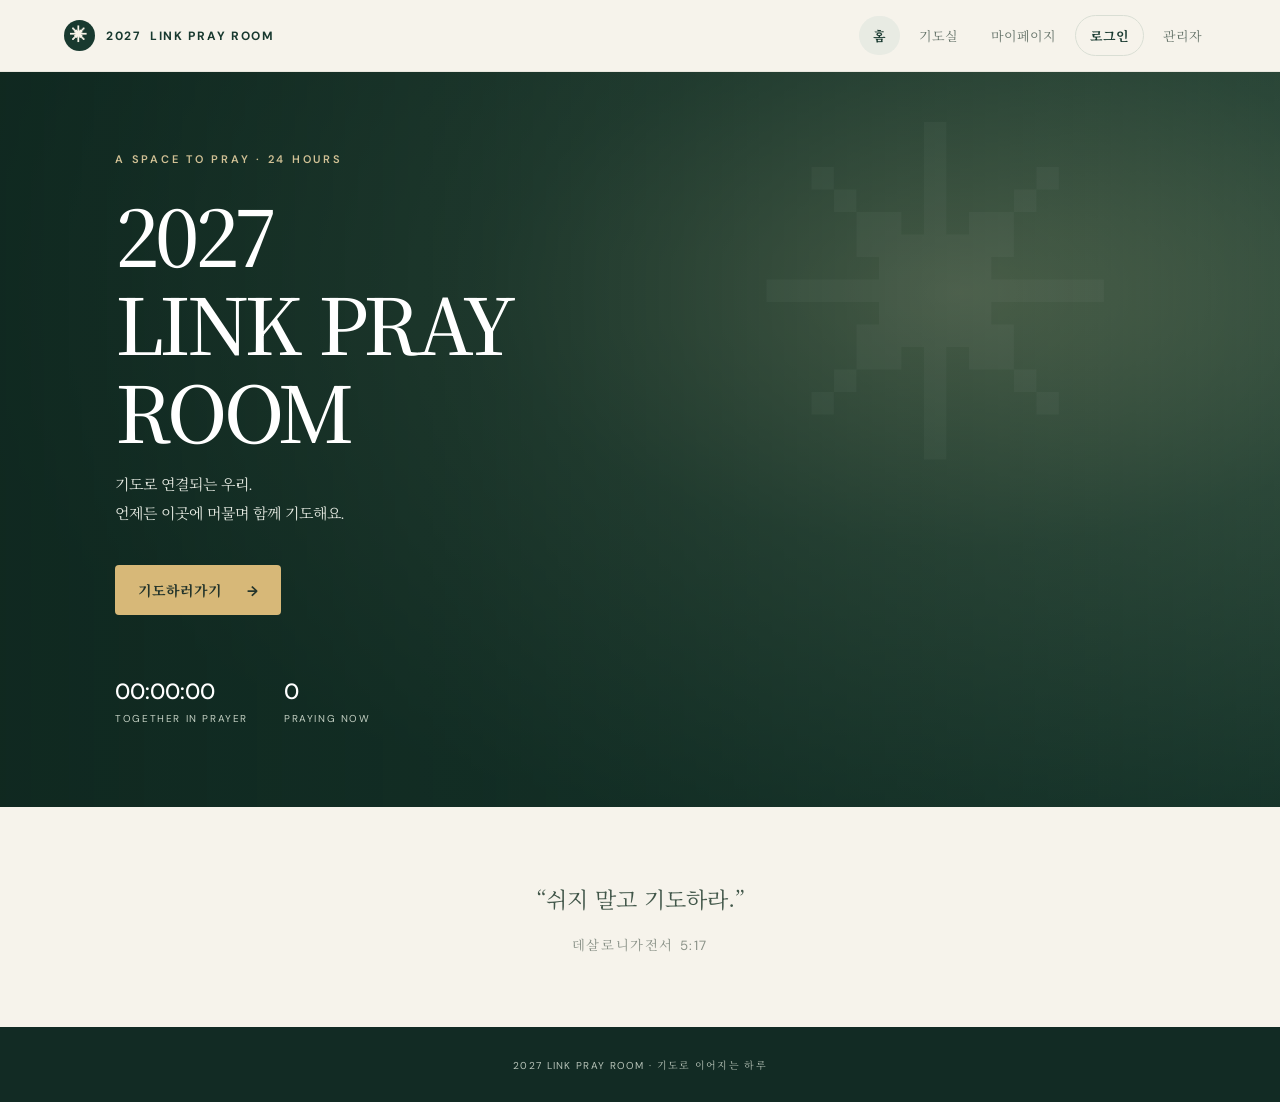
==== index.html @ d9c103b6 "Add files via upload" ====
<!doctype html>
<html lang="ko"><head><meta charset="utf-8"><meta name="viewport" content="width=device-width,initial-scale=1"><meta name="theme-color" content="#18392f"><title>2027 LINK PRAY ROOM</title>
<style>
@import url('https://fonts.googleapis.com/css2?family=DM+Sans:wght@400;500;600;700&family=Noto+Serif+KR:wght@400;500;600;700&display=swap');:root{--green:#18392f;--deep:#122b24;--sage:#a6b9a5;--cream:#f6f3eb;--ink:#23332d;--muted:#7e8981;--line:#e4e5dc;--gold:#d7b878}*{box-sizing:border-box}body{margin:0;background:var(--cream);color:var(--ink);font-family:'DM Sans','Noto Serif KR',sans-serif}button,input,textarea,select{font:inherit}button{cursor:pointer}.top{height:72px;padding:0 max(5vw,24px);display:flex;align-items:center;justify-content:space-between;background:#f6f3ebee;border-bottom:1px solid #e8e6dd;position:sticky;top:0;z-index:5}.brand{display:flex;gap:11px;align-items:center;font-size:12px;letter-spacing:.14em;font-weight:700;color:var(--green)}.mark{width:31px;height:31px;border-radius:50%;background:var(--green);color:#f7f3e8;display:grid;place-items:center;font-family:serif;font-size:17px}.nav{display:flex;gap:5px;align-items:center}.nav button,.textbtn{border:0;background:transparent;color:#66746a;padding:10px 14px;border-radius:30px;font-size:13px}.nav button.active{background:#e8ebe3;color:var(--green);font-weight:700}.nav .login{color:var(--green);font-weight:700;border:1px solid #d9ded4}.page{display:none}.page.active{display:block}.hero{min-height:620px;background:linear-gradient(90deg,#0e261edb,#132f2575),radial-gradient(ellipse at 75% 30%,#8b9874,#405c49 35%,#19382e 75%);color:#fff;display:flex;align-items:center;padding:80px max(9vw,30px);position:relative;overflow:hidden}.hero:after{content:'✳';position:absolute;right:12%;top:5%;font-size:360px;color:#ffffff08;font-family:serif}.hero-inner{max-width:650px;position:relative;z-index:1}.eyebrow{font-size:11px;letter-spacing:.25em;color:#d1c195;font-weight:600}.hero h1{font:500 clamp(42px,7vw,78px)/1.13 'Noto Serif KR',serif;letter-spacing:-.055em;margin:23px 0 18px}.hero p{font-size:15px;line-height:1.9;color:#e2e7df}.primary{background:var(--gold);color:#23342b;border:0;border-radius:4px;padding:15px 23px;font-size:14px;font-weight:700;margin-top:22px}.primary:disabled{opacity:.55;cursor:wait}.arrow{margin-left:22px}.stats{display:flex;gap:36px;margin-top:62px}.stat b{display:block;font-size:22px;font-weight:500}.stat span{font-size:10px;letter-spacing:.16em;color:#c4d0c3}.quote{padding:72px 24px;text-align:center;color:#42574a}.quote blockquote{font:400 22px/1.8 'Noto Serif KR',serif;margin:0 auto 15px}.quote small{letter-spacing:.12em;color:#899187}.shell{max-width:1080px;margin:auto;padding:54px 24px 90px}.heading{text-align:center;margin-bottom:34px}.heading .eyebrow{color:#a4854d}.heading h2{font:500 35px 'Noto Serif KR',serif;margin:12px 0}.heading p{font-size:13px;color:var(--muted)}.room-grid{display:grid;grid-template-columns:1.35fr .8fr;gap:20px}.card{background:#fff;border:1px solid var(--line);border-radius:8px;padding:28px}.prayer-card{background:linear-gradient(145deg,#1b3b30,#29483a);color:#f5f3eb;min-height:280px;display:flex;flex-direction:column;justify-content:space-between}.prayer-card .label{font-size:10px;letter-spacing:.2em;color:#d3c08d}.prayer-card h3{font:400 25px/1.7 'Noto Serif KR',serif;max-width:540px;margin:22px 0}.prayer-card p{font-size:12px;color:#c5d0c5}.room-side h3,.card h3{font:500 17px 'Noto Serif KR',serif;margin:0 0 19px}.people{display:flex;flex-direction:column;gap:13px}.person{display:flex;align-items:center;gap:10px;font-size:13px}.dot{width:7px;height:7px;background:#80a782;border-radius:50%;box-shadow:0 0 0 4px #eaf1e9}.pill{margin-left:auto;font-size:10px;color:#839087}.empty{font-size:12px;color:var(--muted);padding:12px 0}.timer{text-align:center;padding:22px 0}.timer strong{font-size:30px;font-weight:500;letter-spacing:.08em;color:var(--green)}.timer small{display:block;color:var(--muted);font-size:11px;margin-top:8px}.actions{display:flex;gap:10px;justify-content:center}.actions .primary{margin:0;padding:12px 20px}.secondary{background:#f1f2ed;color:#3b5547;border:1px solid #e4e7de;border-radius:4px;padding:12px 18px}.music{margin-top:20px;padding:15px 17px;background:#f6f6f1;border-radius:5px;display:flex;align-items:center;gap:12px;font-size:12px;color:#506053}.music audio{width:100%;height:34px}.music small{display:block;color:#899187;margin-top:4px}.profile-grid{display:grid;grid-template-columns:.8fr 1.2fr;gap:20px}.profile-name{font:500 24px 'Noto Serif KR',serif}.bigtime{font-size:40px;color:var(--green);margin:22px 0 5px}.field{width:100%;border:1px solid var(--line);background:#fbfbf8;padding:13px;border-radius:4px;margin:7px 0 13px;color:var(--ink)}textarea.field{height:105px;resize:vertical}.topic{padding:14px;border:1px solid var(--line);border-radius:5px;margin:10px 0;font-size:13px;line-height:1.7}.topic small{display:block;color:#9a8a68;font-size:10px;margin-bottom:5px}.footer{background:var(--deep);color:#b8c4b9;text-align:center;padding:30px 20px;font-size:10px;letter-spacing:.13em}.modal{position:fixed;inset:0;z-index:20;background:#11261ecc;display:none;align-items:center;justify-content:center;padding:18px}.modal.open{display:flex}.modal-card{width:min(540px,100%);max-height:92vh;overflow:auto;background:var(--cream);padding:30px;border-radius:8px;box-shadow:0 18px 80px #0004}.modal-head{display:flex;justify-content:space-between;align-items:center}.modal-head h2{font:500 25px 'Noto Serif KR',serif;margin:0}.close{background:none;border:0;font-size:25px;color:#617067}.tabs{display:flex;gap:6px;margin:20px 0}.tabs button{flex:1;padding:11px;background:#eceee7;border:0;border-radius:4px;color:#617067}.tabs button.active{background:var(--green);color:white}.formgrid{display:grid;grid-template-columns:1fr 1fr;gap:0 12px}.formgrid label,.loginform label{display:block;font-size:11px;color:#68756c}.formgrid input,.loginform input{display:block;width:100%;padding:12px;border:1px solid var(--line);background:white;border-radius:4px;margin:6px 0 13px}.loginform{display:none}.loginform.active{display:block}.formgrid[hidden]{display:none}.modal .primary{width:100%;margin:10px 0 0}.hint{font-size:11px;color:#818a82;line-height:1.7}.toast{position:fixed;bottom:24px;left:50%;transform:translateX(-50%);background:#213b30;color:white;padding:12px 18px;border-radius:5px;font-size:12px;opacity:0;pointer-events:none;transition:.2s;z-index:30}.toast.show{opacity:1}.adminbox{max-width:650px;margin:20px auto}.adminbox p{font-size:12px;color:var(--muted);line-height:1.8}.adminbox input[type=file]{display:block;margin:15px 0}.hidden{display:none!important}.profile-label{display:block;font-size:11px;color:#68756c}.answer-box{margin-top:13px;padding:13px;background:#f4f4ee;border:1px solid #e6e7df;border-radius:4px;color:#59655c}.answer-box strong{display:block;font-size:11px;color:#7f8b7e;margin-bottom:6px}.response-button{border:0;background:transparent;color:#55725f;padding:8px 0 0;font-size:11px}.response-editor{margin-top:10px}.topic-actions{display:flex;gap:14px;margin-top:5px}.topic-actions .response-button{padding:8px 0}.topic-actions .response-button:hover{text-decoration:underline}@media(max-width:700px){.top{height:62px;padding:0 13px}.brand{font-size:9px;letter-spacing:.1em}.mark{width:27px;height:27px}.nav{gap:0}.nav button{padding:9px 8px;font-size:10px}.hero{min-height:570px;padding:55px 25px}.hero h1{font-size:47px}.stats{gap:22px}.room-grid,.profile-grid{grid-template-columns:1fr}.shell{padding:43px 15px 70px}.card{padding:21px}.formgrid{grid-template-columns:1fr}.modal-card{padding:22px}}
</style><style>.music{display:flex;flex-wrap:nowrap;align-items:center}.music>span{flex:0 0 auto}.music>div{flex:1 1 180px;min-width:100px}.music audio{flex:1 1 240px;width:auto;min-width:180px}@media(max-width:700px){.music{flex-wrap:wrap}.music>div{flex:1 1 120px}.music audio{flex:1 1 calc(100% - 27px);width:calc(100% - 27px);min-width:0;margin-left:27px}}</style><style>.music{display:flex;flex-wrap:nowrap;align-items:center}.music>span{flex:0 0 auto}.music>div{flex:1 1 180px;min-width:100px}.music audio{flex:1 1 240px;width:auto;min-width:180px}@media(max-width:700px){.music{flex-wrap:wrap}.music>div{flex:1 1 120px}.music audio{flex:1 1 calc(100% - 27px);width:calc(100% - 27px);min-width:0;margin-left:27px}}</style><style>.youtube-wrap{margin-top:14px;border-radius:5px;overflow:hidden;background:#111}.youtube-wrap iframe{display:block;width:100%;min-height:200px;aspect-ratio:16/9;border:0}.admin-global-total{display:flex;justify-content:space-between;align-items:center;padding:12px 0;border-bottom:1px solid var(--line);font-size:12px}.admin-global-total strong{font-size:18px;color:var(--green)}.admin-person-row{display:grid;grid-template-columns:minmax(120px,1fr) auto auto;align-items:center;gap:12px;padding:11px 0;border-bottom:1px solid var(--line)}.admin-person-row>div{min-width:0}.admin-person-row b,.admin-person-row small{display:block}.admin-person-row b{font-size:12px}.admin-person-row small{font-size:10px;color:var(--muted);margin-top:4px}.admin-person-row>strong{font-size:12px;white-space:nowrap}.admin-person-row button{padding:8px 10px;font-size:11px;white-space:nowrap}@media(max-width:700px){.top{height:auto;min-height:62px;flex-wrap:wrap;gap:8px;padding:10px 13px}.brand{font-size:9px;letter-spacing:.1em}.nav{width:100%;overflow-x:auto;justify-content:flex-start;scrollbar-width:none}.nav::-webkit-scrollbar{display:none}.nav button{flex:0 0 auto;white-space:nowrap}.hero .stats{flex-wrap:wrap}.adminbox{padding:18px}.admin-person-row{grid-template-columns:minmax(0,1fr) auto;gap:9px}.admin-person-row>div{grid-column:1/3}.admin-person-row button{width:100%}.youtube-wrap iframe{min-height:200px}}</style><style>@media(max-width:700px){.top{height:auto;min-height:60px;flex-wrap:wrap;gap:8px;padding:10px 12px}.brand{font-size:10px;letter-spacing:.08em}.nav{width:100%;overflow-x:auto;justify-content:flex-start;gap:3px;scrollbar-width:none}.nav::-webkit-scrollbar{display:none}.nav button{flex:0 0 auto;min-height:42px;padding:10px 12px;font-size:12px;white-space:nowrap}.hero{min-height:calc(100svh - 106px);padding:48px 22px}.hero h1{font-size:clamp(40px,12vw,56px)}.hero p{font-size:14px}.hero:after{right:-18%;font-size:240px}.stats{gap:18px;margin-top:42px}.stat{min-width:105px}.stat b{font-size:19px}.shell{padding:32px 14px 54px}.heading{margin-bottom:23px}.heading h2{font-size:29px}.heading p{line-height:1.7}.room-grid,.profile-grid{grid-template-columns:minmax(0,1fr);gap:14px}.card{padding:18px}.prayer-card{min-height:240px}.prayer-card h3{font-size:21px;line-height:1.65}.actions{gap:8px}.actions button{flex:1;min-height:48px;padding:12px 8px!important}.timer strong{font-size:28px}.music{flex-wrap:wrap;gap:10px}.music>div{flex:1 1 calc(100% - 40px);min-width:0}.music audio{width:100%;min-width:0}.youtube-wrap{width:100%}.adminbox{margin:0;padding:18px}.admin-person-row{grid-template-columns:minmax(0,1fr) auto;gap:8px}.admin-person-row>div{grid-column:1/3}.admin-person-row button{width:100%;min-height:42px}.formgrid{grid-template-columns:1fr}.field{font-size:16px;padding:13px}.modal{padding:10px;align-items:flex-end}.modal-card{width:100%;max-height:92svh;padding:20px;border-radius:12px 12px 6px 6px}.modal-head h2{font-size:22px}.modal .primary,.modal .secondary{min-height:46px}.footer{padding:24px 14px;line-height:1.7}.toast{width:calc(100% - 28px);bottom:14px;text-align:center}.topic{overflow-wrap:anywhere}.profile-details{line-height:1.8}.signed-out{text-align:center}}@media(min-width:701px) and (max-width:900px){.top{padding:0 20px}.nav button{padding:9px 10px}.shell{padding-right:20px;padding-left:20px}.room-grid{grid-template-columns:1.1fr .9fr}}</style><style>.room-topic-list{display:grid;gap:18px}.room-topic-entry{padding:0 0 16px;border-bottom:1px solid #ffffff26}.room-topic-entry:last-child{padding-bottom:0;border-bottom:0}.room-topic-entry h3{font:500 18px/1.5 'Noto Serif KR',serif;margin:0 0 7px;color:#e5d7a9}.room-topic-entry p{font:400 16px/1.8 'Noto Serif KR',serif;margin:0;color:#f5f3eb;white-space:pre-wrap}.shared-topic-entry{padding:16px;margin:12px 0;background:#f7f7f2;border:1px solid var(--line);border-radius:6px}.shared-topic-entry .field{margin:6px 0 10px}.admin-group{padding:15px 0;border-bottom:1px solid var(--line)}.admin-group>h4{display:flex;justify-content:space-between;align-items:center;margin:0 0 10px;color:var(--green);font-size:16px}.admin-group>h4 span,.admin-darabang-group>h5 span{font-size:11px;color:var(--muted);font-weight:400}.admin-darabang-group{padding:10px 0 4px 14px;border-left:2px solid #e7e8df}.admin-darabang-group>h5{display:flex;justify-content:space-between;margin:0 0 8px;font-size:13px;font-weight:600;color:#526658}.shared-topic-title{font:500 14px 'Noto Serif KR',serif;margin:0 0 7px;color:var(--green)}@media(max-width:700px){.room-topic-entry p{font-size:15px}.shared-topic-entry{padding:12px}.admin-darabang-group{padding-left:10px}}</style></head><body>
<header class="top"><div class="brand"><span class="mark">✳</span> 2027&nbsp; LINK PRAY ROOM</div><nav class="nav"><button class="active" data-page="home">홈</button><button data-page="room">기도실</button><button data-page="mypage">마이페이지</button><button id="authButton" class="login">로그인</button><button id="logoutButton" class="login hidden">로그아웃</button><button id="adminNav" data-page="admin">관리자</button></nav></header>
<main><section id="home" class="page active"><div class="hero"><div class="hero-inner"><div class="eyebrow">A SPACE TO PRAY · 24 HOURS</div><h1>2027<br>LINK PRAY ROOM</h1><p>기도로 연결되는 우리.<br>언제든 이곳에 머물며 함께 기도해요.</p><button class="primary" id="goRoom">기도하러가기 <span class="arrow">→</span></button><div class="stats"><div class="stat"><b id="homeTotal">00:00:00</b><span>TOGETHER IN PRAYER</span></div><div id="homeMyStat" class="stat hidden"><b id="homeMyTotal">00:00:00</b><span>MY PRAYER TIME</span></div><div class="stat"><b id="homeCount">0</b><span>PRAYING NOW</span></div></div></div></div><div class="quote"><blockquote>“쉬지 말고 기도하라.”</blockquote><small>데살로니가전서 5:17</small></div><footer class="footer">2027 LINK PRAY ROOM · 기도로 이어지는 하루</footer></section>
<section id="room" class="page"><div class="shell"><div class="heading"><div class="eyebrow">THE PRAYER ROOM</div><h2>지금, 함께 기도해요</h2><p>기도할 자리를 찾는 누구에게나 열려 있는 공간입니다.</p></div><div class="room-grid"><div><div class="card prayer-card"><div id="roomTopic" class="room-topic-list"></div></div><div class="card" style="margin-top:18px;text-align:center"><div class="timer"><strong id="timer">00:00:00</strong><small id="timerHint">로그인 후 기도를 시작할 수 있어요</small></div><div class="actions"><button class="primary" id="startBtn">기도 시작</button><button class="secondary hidden" id="stopBtn">기도 마치기</button></div><div class="music"><span style="font-size:18px">♫</span><div><b id="musicName">배경음악</b></div><audio id="audio" controls loop></audio></div><div id="youtubeWrap" class="youtube-wrap hidden"><iframe id="youtubePlayer" title="배경음악 YouTube player" loading="lazy" allow="autoplay; encrypted-media; picture-in-picture" allowfullscreen></iframe></div></div></div><aside class="card room-side"><h3>기도실에 함께 있는 사람 <span class="pill" id="countLabel">0명</span></h3><div id="people" class="people"><div class="empty">불러오는 중…</div></div><div class="topic" style="margin-top:25px;background:#f8f8f3"><small>함께하는 기도</small>각자의 자리에서 드리는 기도가 하나로 이어집니다.</div></aside></div></div></section>
<section id="mypage" class="page"><div class="shell"><div class="heading"><div class="eyebrow">MY PRAYER JOURNEY</div><h2>마이페이지</h2><p>나의 기도 여정과 기도제목을 기록해요.</p></div><div id="signedOut" class="card signed-out">마이페이지를 보려면 로그인해 주세요.<br><button class="primary" onclick="openAuth('login')">로그인</button></div><div id="myContent" class="profile-grid hidden"><div class="card"><div class="profile-name"><span id="myName">기도자</span>님</div><div class="bigtime" id="myTotal">00:00:00</div><div class="hint">나의 누적 기도시간</div><div id="myProfileDetails" class="hint profile-details"></div><form id="profileForm"><h3>회원정보</h3><label class="profile-label">이름<input id="profileName" class="field" required></label><label class="profile-label">휴대폰 번호<input id="profilePhone" class="field" type="tel" inputmode="numeric" placeholder="010-0000-0000" required></label><label class="profile-label">기수<input id="profileCohort" class="field" required></label><label class="profile-label">그룹<input id="profileGroup" class="field" required></label><label class="profile-label">다락방<input id="profileDarabang" class="field" required></label><label class="profile-label">순<input id="profileSoon" class="field" required></label><button class="secondary" type="submit">회원정보 저장</button></form><hr><h3>이메일 변경</h3><label class="profile-label">이메일<input id="profileEmailInput" class="field" type="email" required></label><button class="secondary" id="requestEmailChange" type="button">변경 인증메일 보내기</button><p class="hint" id="emailChangeStatus">새 이메일 인증 후 비밀번호를 입력해 변경을 확정해 주세요.</p><div id="emailReauthBox" class="hidden"><label class="profile-label">현재 비밀번호<input id="emailReauthPassword" class="field" type="password" autocomplete="current-password"></label><button class="secondary" id="confirmEmailChange" type="button">이메일 변경 확정</button></div></div><div class="card"><h3>나의 기도제목</h3><p class="hint">나만 볼 수 있는 기도제목을 기록해요.</p><textarea id="myTopicInput" class="field" placeholder="나의 기도제목을 적어주세요."></textarea><button class="primary" id="saveTopic" type="button">기도제목 저장</button><div id="myTopics" class="topic-list"></div></div></div></div></section>
<section id="admin" class="page"><div class="shell"><div class="heading"><div class="eyebrow">ROOM SETTINGS</div><h2>관리자 설정</h2><p>기도실의 공통 기도제목과 배경음악을 관리합니다.</p></div><div class="card adminbox"><div class="admin-tools"><h3>기도시간 초기화</h3><p>전체 또는 회원별 기도시간을 초기화합니다. 진행 중인 기도는 초기화 시각부터 다시 계산됩니다.</p><button class="secondary" id="resetAllPrayerTime" type="button">전체 기도시간 초기화</button><div id="adminPrayerTotals" style="margin-top:14px"><div class="empty">관리자 메뉴에서 불러옵니다.</div></div></div><hr style="border:0;border-top:1px solid var(--line);margin:25px 0"><h3>공통 기도제목 작성</h3><p>각 항목의 이름과 내용을 입력하세요. 여러 항목을 한 번에 게시할 수 있어요.</p><div id="sharedTopicDrafts"></div><button class="secondary" id="addSharedTopicDraft" type="button">+ 기도제목 추가</button><button class="primary" id="saveAdminTopic" type="button">입력한 기도제목 게시</button><div style="margin-top:24px"><h3>공통 기도제목 기록</h3><div id="adminPrayerHistory"><div class="empty">관리자 메뉴에서 불러옵니다.</div></div></div><hr style="border:0;border-top:1px solid var(--line);margin:25px 0"><h3>회원 개인 기도제목</h3><p>회원 개인 기도제목을 그룹별로 나누고, 각 그룹 안에서 다락방별로 확인합니다.</p><div id="adminPersonalTopics"><div class="empty">관리자 메뉴에서 불러옵니다.</div></div><hr style="border:0;border-top:1px solid var(--line);margin:25px 0"><h3>배경음악</h3><p>음원 파일을 올리거나 YouTube 영상 링크를 등록할 수 있습니다. 마지막으로 설정한 방식 하나만 재생됩니다. 기도 시작 버튼을 누르면 재생돼요.</p><label class="profile-label">YouTube 영상 링크<input id="youtubeUrl" class="field" type="url" placeholder="https://www.youtube.com/watch?v=..."></label><button class="secondary" id="saveYoutubeLink" type="button">YouTube 링크 사용</button><div id="uploadStatus" class="hint" style="margin:10px 0"></div><label class="profile-label" style="margin-top:18px">또는 음원 파일 업로드<input type="file" id="audioFile" accept="audio/*"></label></div></div></section></main>
<div id="authModal" class="modal"><div class="modal-card"><div class="modal-head"><h2>기도실에 함께하기</h2><button class="close" id="closeModal">×</button></div><div class="tabs"><button class="active" data-auth-tab="login">로그인</button><button data-auth-tab="signup">회원가입</button></div><form id="loginForm" class="loginform active"><label>연락처 또는 이메일<input name="identifier" autocomplete="username" placeholder="010-0000-0000 또는 you@example.com" required></label><label>비밀번호<input name="password" type="password" autocomplete="current-password" required></label><button class="primary">로그인</button><p class="hint">관리자는 관리자 계정으로 로그인한 뒤 상단의 관리자 메뉴를 이용하세요.</p></form><form id="signupForm" class="loginform"><div class="formgrid"><label>연락처<input name="phone" type="tel" autocomplete="tel" placeholder="010-0000-0000" required></label><label>이메일<input name="email" type="email" autocomplete="email" required></label><label>이름<input name="name" autocomplete="name" required></label><label>기수<input name="cohort" required></label><label>그룹<input name="group_name" required></label><label>다락방<input name="darabang" required></label><label>순<input name="soon" required></label><label>비밀번호<input name="password" type="password" autocomplete="new-password" minlength="8" required></label></div><button class="secondary" id="verifyEmailBtn" type="button">이메일 인증메일 보내기</button><p class="hint" id="emailVerifyStatus">이메일 인증을 먼저 진행해 주세요.</p><button class="primary" id="completeSignup" disabled>회원가입</button><p class="hint">인증메일 링크를 열어 이메일을 인증한 뒤 이 화면으로 돌아와 회원가입을 눌러주세요.</p></form></div></div>
<div id="reauthModal" class="modal"><form id="reauthForm" class="modal-card"><div class="modal-head"><h2>비밀번호 확인</h2><button class="close" id="closeReauth" type="button">×</button></div><p class="hint">마이페이지를 열려면 계정 비밀번호를 다시 입력해 주세요.</p><input id="reauthPassword" class="field" type="password" autocomplete="current-password" required><button class="primary">확인</button></form></div><div class="toast" id="toast"></div>
<script type="module">
let createClient = null;

const $ = (selector) => document.querySelector(selector);
const $$ = (selector) => [...document.querySelectorAll(selector)];
const fmt = (seconds) => [Math.floor(seconds / 3600), Math.floor((seconds % 3600) / 60), Math.floor(seconds % 60)]
  .map((part) => String(part).padStart(2, '0')).join(':');
const esc = (value) => String(value ?? '').replace(/[&<>"']/g, (char) => ({
  '&': '&amp;', '<': '&lt;', '>': '&gt;', '"': '&quot;', "'": '&#39;'
}[char]));
const phoneFormat = (value) => {
  const digits = String(value || '').replace(/\D/g, '').slice(0, 11);
  if (digits.length < 4) return digits;
  if (digits.length < 8) return `${digits.slice(0, 3)}-${digits.slice(3)}`;
  return `${digits.slice(0, 3)}-${digits.slice(3, 7)}-${digits.slice(7)}`;
};
const phoneDigits = (value) => String(value || '').replace(/\D/g, '');
function youtubeVideoId(value) {
  try {
    const url = new URL(value);
    const host = url.hostname.replace(/^www\./, '').toLowerCase();
    if (host === 'youtu.be') return url.pathname.split('/').filter(Boolean)[0]?.match(/^[A-Za-z0-9_-]{11}$/)?.[0] || null;
    if (!['youtube.com', 'm.youtube.com', 'music.youtube.com', 'youtube-nocookie.com'].includes(host)) return null;
    const watchId = url.searchParams.get('v');
    if (watchId && /^[A-Za-z0-9_-]{11}$/.test(watchId)) return watchId;
    return url.pathname.match(/\/(?:embed|shorts|live)\/([A-Za-z0-9_-]{11})(?:$|\/)/)?.[1] || null;
  } catch { return null; }
}

function youtubeEmbedUrl(videoId) {
  const params = new URLSearchParams({ autoplay: '0', controls: '1', enablejsapi: '1', loop: '1', playlist: videoId, playsinline: '1', origin: window.location.origin });
  return `https://www.youtube.com/embed/${videoId}?${params}`;
}

function sendYouTubeCommand(func) {
  if ($('#youtubeWrap').classList.contains('hidden')) return;
  $('#youtubePlayer').contentWindow?.postMessage(JSON.stringify({ event: 'command', func, args: [] }), 'https://www.youtube.com');
}

function startPrayerMusic() {
  if (!$('#youtubeWrap').classList.contains('hidden')) {
    sendYouTubeCommand('playVideo');
    return;
  }
  if ($('#audio').getAttribute('src')) $('#audio').play().catch(() => toast('음악 플레이어의 재생 버튼을 눌러주세요.'));
}

function pausePrayerMusic() {
  $('#audio').pause();
  sendYouTubeCommand('pauseVideo');
}

let supabase = null;
let configured = false;
let user = null;
let profile = null;
let activeSessionId = null;
let activeStartedAt = 0;
let completedPrayerSeconds = 0;
let prayerTicker = null;
let adminLoginPending = false;
let initialized = false;
let roomPollerStarted = false;
let adminPrayerHistory = [];
let editingSharedPrayerTopicId = null;
let roomPresenceChannel = null;
let roomPresenceStatus = 'CLOSED';
let roomPresenceTracked = false;
let roomVisitors = [];
let activePrayerPeople = [];
let prayingUserIds = new Set();
let adminMembers = new Map();

function toast(message) {
  const element = $('#toast');
  element.textContent = message;
  element.classList.add('show');
  setTimeout(() => element.classList.remove('show'), 3000);
}

function page(id) {
  $$('.page').forEach((section) => section.classList.toggle('active', section.id === id));
  $$('.nav [data-page]').forEach((button) => button.classList.toggle('active', button.dataset.page === id));
  window.scrollTo(0, 0);
  if (id === 'mypage') loadMine();
  if (id === 'admin' && profile?.role === 'admin') loadAdminData();
  if (id === 'room') {
    refreshPresence();
    startRoomPresence();
  } else {
    stopRoomPresence();
  }
}

function authTab(tab) {
  $$('[data-auth-tab]').forEach((button) => button.classList.toggle('active', button.dataset.authTab === tab));
  $('#loginForm').classList.toggle('active', tab === 'login');
  $('#signupForm').classList.toggle('active', tab === 'signup');
  if (tab === 'signup') refreshSignupGate();
}

window.openAuth = (tab = 'login') => {
  if (!configured) return toast('Supabase 연결 설정 후 로그인을 사용할 수 있어요.');
  $('#authModal').classList.add('open');
  authTab(tab);
};

function refreshSignupGate() {
  const email = $('#signupForm [name="email"]').value.trim().toLowerCase();
  const verified = !!(user && user.email_confirmed_at && user.email?.toLowerCase() === email);
  $('#completeSignup').disabled = !verified;
  $('#signupForm [name="password"]').required = !verified;
  $('#emailVerifyStatus').textContent = verified
    ? '이메일 인증이 확인됐어요. 회원가입을 완료해 주세요.'
    : (localStorage.getItem('linkpray-pending-email') === email && email
      ? '인증메일의 링크를 눌러 인증을 마친 뒤 이 화면으로 돌아오세요.'
      : '이메일 인증을 먼저 진행해 주세요.');
}

function showProfile() {
  $('#signedOut').classList.toggle('hidden', !!user);
  $('#myContent').classList.toggle('hidden', !user);
  if (!user) return;
  $('#myName').textContent = profile?.name || '기도자';
  $('#profileName').value = profile?.name || '';
  $('#profilePhone').value = phoneFormat(profile?.phone || '');
  $('#profileCohort').value = profile?.cohort || '';
  $('#profileGroup').value = profile?.group_name || '';
  $('#profileDarabang').value = profile?.darabang || '';
  $('#profileSoon').value = profile?.soon || '';
  $('#profileEmailInput').value = user.email || '';
  updateEmailChangeState();
  $('#myProfileDetails').textContent = [profile?.cohort && `${profile.cohort}기`, profile?.group_name,
    profile?.darabang, profile?.soon && `${profile.soon}순`].filter(Boolean).join(' · ');
}

function updateEmailChangeState() {
  if (!user) return;
  const pending = localStorage.getItem('linkpray-pending-email-change')?.trim().toLowerCase();
  const applied = !!(pending && user.email_confirmed_at && user.email?.toLowerCase() === pending);
  $('#emailReauthBox').classList.toggle('hidden', !applied);
  $('#emailChangeStatus').textContent = applied
    ? '새 이메일 인증이 확인됐어요. 비밀번호를 다시 입력해 변경을 확정해 주세요.'
    : (pending
      ? `Supabase 이메일 변경 설정에 따라 새 주소와 기존 주소에서 인증을 완료한 뒤 이 화면으로 돌아오세요. (요청: ${pending})`
      : '이메일을 변경하려면 새 주소로 인증을 완료해 주세요.');
  $('#confirmEmailChange').disabled = !applied;
}

async function requestEmailChange() {
  const email = $('#profileEmailInput').value.trim().toLowerCase();
  if (!email || !$('#profileEmailInput').checkValidity()) return toast('올바른 이메일 주소를 입력해 주세요.');
  if (email === user.email?.toLowerCase()) return toast('현재 이메일과 다른 주소를 입력해 주세요.');
  const { error } = await supabase.auth.updateUser(
    { email },
    { emailRedirectTo: `${window.location.origin}${window.location.pathname}` }
  );
  if (error) return toast(error.message);
  localStorage.setItem('linkpray-pending-email-change', email);
  updateEmailChangeState();
  toast('인증메일을 보냈어요. 메일 안내에 따라 인증을 완료해 주세요.');
}

async function confirmEmailChange() {
  const email = localStorage.getItem('linkpray-pending-email-change')?.trim().toLowerCase();
  const password = $('#emailReauthPassword').value;
  if (!email || !password) return toast('계정 비밀번호를 입력해 주세요.');
  if (!user.email_confirmed_at || user.email?.toLowerCase() !== email) return toast('새 이메일 인증이 아직 완료되지 않았어요.');
  const { data, error } = await supabase.auth.signInWithPassword({ email, password });
  if (error) return toast('비밀번호를 확인해 주세요.');
  user = data.user;
  localStorage.removeItem('linkpray-pending-email-change');
  $('#emailReauthPassword').value = '';
  await init();
  toast('이메일 변경을 확정했어요.');
}

async function init() {
  if (!configured) return;
  const { data: { session } } = await supabase.auth.getSession();
  user = session?.user || null;
  profile = null;
  if (user) {
    const { data } = await supabase.from('profiles').select('*').eq('id', user.id).maybeSingle();
    profile = data || {};
    const pendingEmail = localStorage.getItem('linkpray-pending-email');
    if (pendingEmail && pendingEmail.toLowerCase() === user.email?.toLowerCase()) {
      const signup = $('#signupForm');
      signup.elements.email.value = user.email;
      signup.elements.phone.value = phoneFormat(profile.phone || '');
      signup.elements.name.value = profile.name || '';
      signup.elements.cohort.value = profile.cohort || '';
      signup.elements.group_name.value = profile.group_name || '';
      signup.elements.darabang.value = profile.darabang || '';
      signup.elements.soon.value = profile.soon || '';
      $('#emailVerifyStatus').textContent = '이메일 인증이 확인됐어요. 회원가입을 완료해 주세요.';
    }
  }
  $('#authButton').classList.toggle('hidden', !!user);
  $('#logoutButton').classList.toggle('hidden', !user);
  $('#adminNav').classList.remove('hidden');
  $('#homeMyStat').classList.toggle('hidden', !user);
  showProfile();
  refreshSignupGate();
  await loadRoom();
  if (user) {
    await loadMine();
    await restoreActivePrayer();
  }
  if ($('#room').classList.contains('active')) startRoomPresence();
  if (adminLoginPending && user) {
    adminLoginPending = false;
    if (profile?.role === 'admin') page('admin');
    else toast('이 계정은 관리자 권한이 없어요.');
  }
  initialized = true;
}

async function restoreActivePrayer() {
  const { data: active } = await supabase.from('active_prayers').select('session_id,started_at').eq('user_id', user.id).maybeSingle();
  if (!active) return;
  activeSessionId = active.session_id;
  activeStartedAt = Date.parse(active.started_at);
  $('#startBtn').classList.add('hidden');
  $('#stopBtn').classList.remove('hidden');
  $('#timerHint').textContent = '기도 중 · 기도 마치기를 누르면 시간이 저장됩니다';
  startTicker();
}

async function loadRoom() {
  if (!configured) return;
  const [{ data: settings }, { data: sharedTopics }] = await Promise.all([
    supabase.from('room_settings').select('*').eq('id', 1).maybeSingle(),
    supabase.from('room_prayer_topics').select('id,title,content,created_at').order('created_at', { ascending: false })
  ]);
  if (settings) {
    $('#youtubeUrl').value = settings.youtube_url || '';
    const roomSharedPrayerTopics = sharedTopics || [];
    const legacyTopic = settings.prayer_topic ? [{ title: '', content: settings.prayer_topic }] : [];
    renderRoomPrayerTopics(roomSharedPrayerTopics.length ? roomSharedPrayerTopics : legacyTopic);
    const videoId = settings.youtube_url ? youtubeVideoId(settings.youtube_url) : null;
    if (videoId) {
      const embedUrl = youtubeEmbedUrl(videoId);
      if ($('#youtubePlayer').src !== embedUrl) $('#youtubePlayer').src = embedUrl;
      $('#youtubeWrap').classList.remove('hidden');
      $('#audio').classList.add('hidden');
      $('#musicName').textContent = 'YouTube 배경음악';
    } else {
      $('#youtubeWrap').classList.add('hidden');
      $('#youtubePlayer').removeAttribute('src');
      $('#audio').classList.toggle('hidden', !settings.audio_url);
      $('#musicName').textContent = settings.audio_name || '배경음악';
    }
    if (settings.audio_url && !videoId) {
      $('#audio').src = settings.audio_url;
    } else if (!videoId) {
      $('#audio').removeAttribute('src');
    }
  }
  await refreshPresence();
  await refreshTotal();
  if (!window.prayerRoomChannel) {
    window.prayerRoomChannel = supabase.channel('prayer-room-data')
      .on('postgres_changes', { event: '*', schema: 'public', table: 'active_prayers' }, async () => {
        await refreshPresence();
        await refreshTotal();
      })
      .on('postgres_changes', { event: '*', schema: 'public', table: 'room_settings' }, async () => {
        await loadRoom();
        await refreshTotal();
        if (user) await loadMine();
      })
      .on('postgres_changes', { event: '*', schema: 'public', table: 'room_prayer_topics' }, loadRoom)
      .subscribe((status) => {
        if (status === 'SUBSCRIBED') refreshPresence();
      });
  }
  if (!roomPollerStarted) {
    roomPollerStarted = true;
    setInterval(() => {
      if ($('#room').classList.contains('active')) {
        refreshPresence();
        startRoomPresence();
      }
    }, 5000);
    setInterval(refreshTotal, 30000);
  }
}

function renderRoomPrayerTopics(topics) {
  const roomTopic = $('#roomTopic');
  if (!roomTopic) return;
  roomTopic.innerHTML = topics.length
    ? topics.map((topic) => `<article class="room-topic-entry">${topic.title?.trim() ? `<h3>${esc(topic.title)}</h3>` : ''}<p>${esc(topic.content)}</p></article>`).join('')
    : '<p>주님, 이 공간을 찾는 모든 이에게 평안과 소망을 주세요.</p>';
}

async function refreshPresence() {
  const { data, error } = await supabase.from('active_prayers').select('user_id,display_name,started_at,session_id');
  if (error) return;
  activePrayerPeople = data || [];
  prayingUserIds = new Set(activePrayerPeople.map((person) => person.user_id));
  const myLivePrayer = activeSessionId && activePrayerPeople.find((person) => person.user_id === user?.id && person.session_id === activeSessionId);
  if (myLivePrayer) {
    const serverStartedAt = Date.parse(myLivePrayer.started_at);
    if (Number.isFinite(serverStartedAt) && serverStartedAt !== activeStartedAt) {
      activeStartedAt = serverStartedAt;
      startTicker();
      loadMine();
    }
  }
  const state = roomPresenceChannel?.presenceState?.() || {};
  const visitorById = new Map();
  Object.values(state).flat().forEach((visitor) => {
    if (visitor.user_id) visitorById.set(visitor.user_id, visitor.display_name || '기도자');
  });
  roomVisitors = [...visitorById.entries()].map(([user_id, display_name]) => ({ user_id, display_name }));
  renderRoomVisitors();
}

function renderRoomVisitors() {
  const people = roomPresenceStatus === 'SUBSCRIBED'
    ? roomVisitors
    : activePrayerPeople.map(({ user_id, display_name }) => ({ user_id, display_name }));
  $('#homeCount').textContent = people.length;
  $('#countLabel').textContent = `${people.length}명`;
  $('#people').innerHTML = people.length
    ? people.map((person) => `<div class="person"><span class="dot"></span>${esc(person.display_name)}<span class="pill">${prayingUserIds.has(person.user_id) ? '기도 중' : '함께 있음'}</span></div>`).join('')
    : '<div class="empty">기도실에 입장하면 이름이 여기에 표시돼요.</div>';
}

function startRoomPresence() {
  if (!configured || !user || !$('#room').classList.contains('active')) return;
  if (!roomPresenceChannel) {
    const key = globalThis.crypto?.randomUUID?.() || `room-${Date.now()}-${Math.random().toString(36).slice(2)}`;
    roomPresenceChannel = supabase.channel('link-pray-room-visitors', { config: { presence: { key } } })
      .on('presence', { event: 'sync' }, () => {
        roomVisitors = Object.values(roomPresenceChannel.presenceState()).flat()
          .filter((entry) => entry.user_id)
          .reduce((list, entry) => {
            if (!list.some((person) => person.user_id === entry.user_id)) list.push(entry);
            return list;
          }, [])
          .map((entry) => ({ user_id: entry.user_id, display_name: entry.display_name || '기도자' }));
        renderRoomVisitors();
      })
      .subscribe(async (status) => {
        roomPresenceStatus = status;
        if (status === 'SUBSCRIBED' && user && $('#room').classList.contains('active')) {
          const { error } = await roomPresenceChannel.track({
            user_id: user.id,
            display_name: profile?.name || user.user_metadata?.name || '기도자'
          });
          roomPresenceTracked = !error;
        } else if (status !== 'SUBSCRIBED') {
          roomPresenceTracked = false;
        }
        renderRoomVisitors();
      });
  } else if (roomPresenceStatus === 'SUBSCRIBED' && !roomPresenceTracked) {
    roomPresenceChannel.track({
      user_id: user.id,
      display_name: profile?.name || user.user_metadata?.name || '기도자'
    }).then(({ error }) => { roomPresenceTracked = !error; });
  }
}

function stopRoomPresence() {
  if (roomPresenceChannel && roomPresenceStatus === 'SUBSCRIBED' && roomPresenceTracked) {
    roomPresenceChannel.untrack();
  }
  roomPresenceTracked = false;
}

async function refreshTotal() {
  const { data, error } = await supabase.rpc('public_prayer_total_seconds');
  if (!error) $('#homeTotal').textContent = fmt(Number(data || 0));
}

async function loadMine() {
  if (!user || !configured) return;
  const { data: sessions, error } = await supabase.from('prayer_sessions')
    .select('id,started_at,ended_at,duration_seconds').eq('user_id', user.id).order('started_at', { ascending: false });
  if (error) return;
  completedPrayerSeconds = (sessions || []).reduce((sum, session) => sum + Number(session.duration_seconds || 0), 0);
  const liveSeconds = activeSessionId ? Math.floor((Date.now() - activeStartedAt) / 1000) : 0;
  $('#myTotal').textContent = fmt(completedPrayerSeconds + liveSeconds);
  $('#homeMyTotal').textContent = fmt(completedPrayerSeconds + liveSeconds);
  const { data: topics } = await supabase.from('personal_prayer_topics').select('*')
    .eq('user_id', user.id).order('created_at', { ascending: false });
  $('#myTopics').innerHTML = (topics || []).length ? topics.map(renderPrayerTopic).join('')
    : '<div class="empty">저장된 기도제목이 없습니다.</div>';
}

function renderPrayerTopic(topic) {
  const created = new Date(topic.created_at).toLocaleDateString('ko-KR');
  const response = topic.responded_at
    ? `<div class="answer-box"><strong>${new Date(topic.responded_at).toLocaleDateString('ko-KR', { year: '2-digit', month: '2-digit', day: '2-digit' }).replace(/\s/g, '')} 기도응답</strong><div>${esc(topic.response_content)}</div></div>`
    : '';
  return `<article class="topic"><small>${created}</small><div>${esc(topic.content)}</div>${response}
    <div class="topic-actions"><button class="response-button" type="button" onclick="window.toggleTopicEdit('${topic.id}')">수정</button>
    <button class="response-button" type="button" onclick="window.deletePrayerTopic('${topic.id}')">삭제</button>
    <button class="response-button" type="button" onclick="window.toggleResponse('${topic.id}')">${topic.response_content ? '응답 수정' : '응답 기록'}</button></div>
    <div class="response-editor hidden" id="topic-editor-${topic.id}"><textarea class="field" id="topic-text-${topic.id}">${esc(topic.content)}</textarea><button class="secondary" type="button" onclick="window.savePrayerTopic('${topic.id}')">수정 저장</button></div>
    <div class="response-editor hidden" id="response-editor-${topic.id}"><textarea class="field" id="response-text-${topic.id}" placeholder="기도 응답 내용을 적어주세요.">${esc(topic.response_content || '')}</textarea><button class="secondary" type="button" onclick="window.savePrayerResponse('${topic.id}')">응답 저장</button></div></article>`;
}

window.toggleTopicEdit = (id) => $(`#topic-editor-${id}`).classList.toggle('hidden');
window.savePrayerTopic = async (id) => {
  const content = $(`#topic-text-${id}`).value.trim();
  if (!content) return toast('기도제목을 입력해 주세요.');
  const { error } = await supabase.from('personal_prayer_topics').update({ content }).eq('id', id).eq('user_id', user.id);
  if (error) return toast(error.message);
  await loadMine();
  toast('기도제목을 수정했어요.');
};
window.deletePrayerTopic = async (id) => {
  if (!window.confirm('이 기도제목을 삭제할까요?')) return;
  const { error } = await supabase.from('personal_prayer_topics').delete().eq('id', id).eq('user_id', user.id);
  if (error) return toast(error.message);
  await loadMine();
  toast('기도제목을 삭제했어요.');
};
window.toggleResponse = (id) => $(`#response-editor-${id}`).classList.toggle('hidden');
window.savePrayerResponse = async (id) => {
  const content = $(`#response-text-${id}`).value.trim();
  if (!content) return toast('기도 응답 내용을 입력해 주세요.');
  const { error } = await supabase.from('personal_prayer_topics').update({ response_content: content, responded_at: new Date().toISOString() })
    .eq('id', id).eq('user_id', user.id);
  if (error) return toast(error.message);
  await loadMine();
  toast('기도 응답을 기록했어요.');
};

function startTicker() {
  clearInterval(prayerTicker);
  const update = () => {
    if (!activeSessionId) return;
    const elapsed = Math.max(0, Math.floor((Date.now() - activeStartedAt) / 1000));
    $('#timer').textContent = fmt(elapsed);
    $('#myTotal').textContent = fmt(completedPrayerSeconds + elapsed);
    $('#homeMyTotal').textContent = fmt(completedPrayerSeconds + elapsed);
  };
  update();
  prayerTicker = setInterval(update, 1000);
}

async function beginPrayer() {
  if (!user) return window.openAuth('login');
  if (activeSessionId) return;
  const clickedAt = Date.now();
  startPrayerMusic();
  const startedAt = new Date(clickedAt).toISOString();
  const { data: session, error } = await supabase.from('prayer_sessions')
    .insert({ user_id: user.id, started_at: startedAt }).select('id,started_at').single();
  if (error) { pausePrayerMusic(); return toast(error.message); }
  const { error: presenceError } = await supabase.from('active_prayers').upsert({
    user_id: user.id, display_name: profile?.name || user.user_metadata?.name || '기도자',
    session_id: session.id, started_at: session.started_at
  });
  if (presenceError) {
    await supabase.from('prayer_sessions').delete().eq('id', session.id);
    pausePrayerMusic();
    return toast(presenceError.message);
  }
  activeSessionId = session.id;
  activeStartedAt = Date.parse(session.started_at);
  if (!Number.isFinite(activeStartedAt)) activeStartedAt = clickedAt;
  $('#startBtn').classList.add('hidden');
  $('#stopBtn').classList.remove('hidden');
  $('#timerHint').textContent = '기도 중 · 기도 마치기를 누르면 시간이 저장됩니다';
  // Start the visible clock before waiting for the browser's audio permission.
  startTicker();
  await refreshPresence();
  toast('기도시간 기록을 시작했어요.');
}

async function stopPrayer() {
  if (!activeSessionId) return;
  clearInterval(prayerTicker);
  const id = activeSessionId;
  const seconds = Math.max(0, Math.floor((Date.now() - activeStartedAt) / 1000));
  const { error } = await supabase.from('prayer_sessions').update({
    ended_at: new Date().toISOString(), duration_seconds: seconds
  }).eq('id', id).eq('user_id', user.id);
  const { error: presenceError } = await supabase.from('active_prayers').delete().eq('user_id', user.id);
  activeSessionId = null;
  activeStartedAt = 0;
  pausePrayerMusic();
  $('#timer').textContent = '00:00:00';
  $('#timerHint').textContent = '로그인 후 기도를 시작할 수 있어요';
  $('#startBtn').classList.remove('hidden');
  $('#stopBtn').classList.add('hidden');
  await refreshPresence();
  await refreshTotal();
  await loadMine();
  if (error || presenceError) toast((error || presenceError).message);
  else toast('시작부터 마칠 때까지의 기도시간을 저장했어요.');
}

async function sendVerificationEmail() {
  const form = $('#signupForm');
  const emailInput = form.elements.email;
  emailInput.value = emailInput.value.trim().toLowerCase();
  if (!form.checkValidity()) return form.reportValidity();
  if (user && user.email?.toLowerCase() === emailInput.value && user.email_confirmed_at) {
    return toast('이미 이 이메일을 인증했어요. 회원가입을 눌러주세요.');
  }
  const values = Object.fromEntries(new FormData(form).entries());
  values.phone = phoneDigits(values.phone);
  if (values.phone.length !== 11 || !values.phone.startsWith('010')) return toast('휴대폰 번호를 010-0000-0000 형식으로 입력해 주세요.');
  $('#verifyEmailBtn').disabled = true;
  try {
    const { data, error } = await supabase.auth.signUp({
      email: values.email,
      password: values.password,
      options: { data: {
        name: values.name.trim(), phone: values.phone, cohort: values.cohort.trim(),
        group_name: values.group_name.trim(), darabang: values.darabang.trim(), soon: values.soon.trim()
      } }
    });
    if (error) throw error;
    localStorage.setItem('linkpray-pending-email', values.email);
    if (data.session?.user?.email_confirmed_at) {
      user = data.session.user;
      refreshSignupGate();
      return toast('이메일이 확인됐어요. 회원가입을 눌러주세요.');
    }
    $('#emailVerifyStatus').textContent = '인증메일을 보냈어요. 메일의 인증 링크를 누른 뒤 이 사이트로 돌아오세요.';
    toast('인증메일을 보냈어요.');
  } catch (error) {
    toast(error.message || '인증메일을 보내지 못했어요.');
  } finally {
    $('#verifyEmailBtn').disabled = false;
  }
}

async function completeSignup(event) {
  event.preventDefault();
  await init();
  const email = $('#signupForm [name="email"]').value.trim().toLowerCase();
  if (!user || !user.email_confirmed_at || user.email?.toLowerCase() !== email) {
    refreshSignupGate();
    return toast('인증메일의 링크를 눌러 이메일 인증을 먼저 마쳐주세요.');
  }
  localStorage.removeItem('linkpray-pending-email');
  $('#authModal').classList.remove('open');
  toast('회원가입이 완료됐어요.');
  await init();
}

async function login(event) {
  event.preventDefault();
  const values = new FormData(event.currentTarget);
  const identifier = String(values.get('identifier')).trim();
  const password = String(values.get('password'));
  try {
    let result;
    if (identifier.includes('@')) {
      result = await supabase.auth.signInWithPassword({ email: identifier.toLowerCase(), password });
    } else {
      const response = await fetch('/.netlify/functions/phone-login', {
        method: 'POST', headers: { 'Content-Type': 'application/json' },
        body: JSON.stringify({ phone: phoneDigits(identifier), password })
      });
      const body = await response.json();
      if (!response.ok) throw new Error(body.error || '로그인에 실패했어요.');
      result = await supabase.auth.setSession({ access_token: body.access_token, refresh_token: body.refresh_token });
    }
    if (result.error) throw result.error;
    $('#authModal').classList.remove('open');
    await init();
    toast('로그인했어요.');
  } catch (error) {
    toast(error.message || '로그인에 실패했어요.');
  }
}

async function reauthenticate(event) {
  event.preventDefault();
  const password = $('#reauthPassword').value;
  const { error } = await supabase.auth.signInWithPassword({ email: user.email, password });
  if (error) return toast('비밀번호가 맞지 않아요.');
  $('#reauthModal').classList.remove('open');
  $('#reauthPassword').value = '';
  page('mypage');
}

async function saveProfile(event) {
  event.preventDefault();
  const phone = phoneDigits($('#profilePhone').value);
  if (phone.length !== 11 || !phone.startsWith('010')) return toast('휴대폰 번호를 확인해 주세요.');
  const changes = {
    name: $('#profileName').value.trim(), phone, cohort: $('#profileCohort').value.trim(),
    group_name: $('#profileGroup').value.trim(), darabang: $('#profileDarabang').value.trim(), soon: $('#profileSoon').value.trim()
  };
  const { error } = await supabase.from('profiles').update(changes).eq('id', user.id);
  if (error) return toast(error.message);
  profile = { ...profile, ...changes };
  showProfile();
  toast('회원정보를 저장했어요.');
}

async function saveTopic() {
  const content = $('#myTopicInput').value.trim();
  if (!content) return toast('기도제목을 입력해 주세요.');
  const { error } = await supabase.from('personal_prayer_topics').insert({ user_id: user.id, content });
  if (error) return toast(error.message);
  $('#myTopicInput').value = '';
  await loadMine();
  toast('기도제목을 저장했어요.');
}

async function saveAdminTopic() {
  if (profile?.role !== 'admin') return toast('관리자 계정으로 로그인해 주세요.');
  const drafts = $$('#sharedTopicDrafts .shared-topic-entry').map((entry) => ({
    title: entry.querySelector('[data-topic-title]').value.trim(),
    content: entry.querySelector('[data-topic-content]').value.trim()
  }));
  const incomplete = drafts.some((draft) => (!!draft.title !== !!draft.content));
  const ready = drafts.filter((draft) => draft.title && draft.content);
  if (incomplete) return toast('각 기도제목의 이름과 내용을 모두 입력해 주세요.');
  if (!ready.length) return toast('기도제목 이름과 내용을 입력해 주세요.');
  const { error: historyError } = await supabase.from('room_prayer_topics').insert(ready.map((draft) => ({ ...draft, created_by: user.id })));
  if (historyError) return toast(historyError.message);
  $('#sharedTopicDrafts').innerHTML = '';
  appendSharedTopicDraft();
  await loadRoom();
  await loadAdminData();
  toast(`${ready.length}개의 공통 기도제목을 게시했어요.`);
}

function appendSharedTopicDraft() {
  const drafts = $('#sharedTopicDrafts');
  if (!drafts) return;
  const row = document.createElement('div');
  row.className = 'shared-topic-entry';
  row.innerHTML = '<input class="field" data-topic-title maxlength="120" placeholder="기도제목 이름"><textarea class="field" data-topic-content maxlength="2000" placeholder="기도제목 내용"></textarea><button class="response-button remove-shared-draft" type="button">항목 삭제</button>';
  drafts.append(row);
}

window.resetAllPrayerTime = async () => {
  if (profile?.role !== 'admin') return toast('관리자 계정으로 로그인해 주세요.');
  if (!window.confirm('모든 회원의 완료된 기도 기록을 삭제해 전체 누적을 초기화할까요? 진행 중인 기도는 이 시각부터 다시 계산됩니다.')) return;
  const { error } = await supabase.rpc('admin_reset_prayer_time', { target_user_id: null });
  if (error) return toast(error.message);
  await refreshTotal();
  await refreshPresence();
  await loadAdminData();
  if (user) await loadMine();
  toast('전체 기도시간을 초기화했어요.');
};

window.resetMemberPrayerTime = async (memberId) => {
  if (profile?.role !== 'admin') return toast('관리자 계정으로 로그인해 주세요.');
  const member = adminMembers.get(memberId);
  if (!member) return toast('회원을 찾을 수 없어요.');
  const memberName = member.name || '이 회원';
  if (!window.confirm(`${memberName}님의 완료된 기도 기록을 삭제해 누적을 초기화할까요? 진행 중인 기도는 이 시각부터 다시 계산됩니다.`)) return;
  const { error } = await supabase.rpc('admin_reset_prayer_time', { target_user_id: memberId });
  if (error) return toast(error.message);
  await refreshTotal();
  await refreshPresence();
  await loadAdminData();
  if (memberId === user.id) await loadMine();
  toast(`${memberName}님의 기도시간을 초기화했어요.`);
};

async function loadAdminData() {
  if (profile?.role !== 'admin') return;
  const historyEl = $('#adminPrayerHistory');
  const personalEl = $('#adminPersonalTopics');
  if (!historyEl || !personalEl) return;
  historyEl.innerHTML = '<div class="empty">불러오는 중…</div>';
  personalEl.innerHTML = '<div class="empty">불러오는 중…</div>';
  const [{ data: history, error: historyError }, { data: topics, error: topicsError }, { data: members, error: memberError }, { data: sessions, error: sessionsError }, { data: activeRows, error: activeError }] = await Promise.all([
    supabase.from('room_prayer_topics').select('id,title,content,created_at,created_by').order('created_at', { ascending: false }),
    supabase.from('personal_prayer_topics').select('id,user_id,content,created_at,response_content,responded_at').order('created_at', { ascending: false }),
    supabase.from('profiles').select('id,name,cohort,group_name,darabang,soon').order('name'),
    supabase.from('prayer_sessions').select('user_id,started_at,ended_at,duration_seconds'),
    supabase.from('active_prayers').select('user_id,started_at')
  ]);
  if (historyError) historyEl.innerHTML = `<div class="empty">${esc(historyError.message)}</div>`;
  else {
    adminPrayerHistory = history || [];
    renderAdminPrayerHistory();
  }
  const totalsEl = $('#adminPrayerTotals');
  if (memberError || sessionsError || activeError) {
    totalsEl.innerHTML = `<div class="empty">${esc((memberError || sessionsError || activeError).message)}</div>`;
  } else {
    adminMembers = new Map((members || []).map((member) => [member.id, member]));
    const secondsByUser = new Map();
    (sessions || []).filter((session) => session.ended_at).forEach((session) => {
      secondsByUser.set(session.user_id, (secondsByUser.get(session.user_id) || 0) + Number(session.duration_seconds || 0));
    });
    (activeRows || []).forEach((session) => {
      const seconds = Math.max(0, Math.floor((Date.now() - Date.parse(session.started_at)) / 1000));
      secondsByUser.set(session.user_id, (secondsByUser.get(session.user_id) || 0) + seconds);
    });
    const { data: globalSeconds, error: globalError } = await supabase.rpc('public_prayer_total_seconds');
    const memberRows = (members || []).map((member) => {
      const details = [member.cohort && `${member.cohort}기`, member.group_name, member.darabang, member.soon && `${member.soon}순`].filter(Boolean).join(' · ');
      return `<div class="admin-person-row"><div><b>${esc(member.name || '이름 없는 기도자')}</b><small>${esc(details || '회원정보 미입력')}</small></div><strong>${fmt(secondsByUser.get(member.id) || 0)}</strong><button class="secondary" type="button" onclick="resetMemberPrayerTime('${member.id}')">개인 초기화</button></div>`;
    }).join('');
    totalsEl.innerHTML = `${globalError ? '' : `<p class="admin-global-total">전체 누적 <strong>${fmt(Number(globalSeconds || 0))}</strong></p>`}${memberRows || '<div class="empty">등록된 회원이 없어요.</div>'}`;
  }
  if (topicsError) { personalEl.innerHTML = `<div class="empty">${esc(topicsError.message)}</div>`; return; }
  if (!topics?.length) { personalEl.innerHTML = '<div class="empty">등록된 개인 기도제목이 없어요.</div>'; return; }
  const ids = [...new Set(topics.map((item) => item.user_id))];
  const { data: personalMembers, error: membersError } = await supabase.from('profiles').select('id,name,cohort,group_name,darabang,soon').in('id', ids);
  if (membersError) { personalEl.innerHTML = `<div class="empty">${esc(membersError.message)}</div>`; return; }
  const memberById = new Map((personalMembers || []).map((member) => [member.id, member]));
  const grouped = new Map();
  topics.forEach((item) => {
    const member = memberById.get(item.user_id) || {};
    const date = new Date(item.created_at).toLocaleString('ko-KR');
    const response = item.response_content
      ? `<div class="answer-box"><strong>${esc(item.responded_at ? new Date(item.responded_at).toLocaleDateString('ko-KR') : '기도응답')}</strong>${esc(item.response_content)}</div>` : '';
    const group = member.group_name?.trim() || '그룹 미지정';
    const darabang = member.darabang?.trim() || '다락방 미지정';
    if (!grouped.has(group)) grouped.set(group, new Map());
    const rooms = grouped.get(group);
    if (!rooms.has(darabang)) rooms.set(darabang, []);
    rooms.get(darabang).push({ item, member, date, response });
  });
  personalEl.innerHTML = [...grouped.entries()].sort(([a], [b]) => a.localeCompare(b, 'ko')).map(([group, rooms]) => {
    const count = [...rooms.values()].reduce((sum, entries) => sum + entries.length, 0);
    const roomMarkup = [...rooms.entries()].sort(([a], [b]) => a.localeCompare(b, 'ko')).map(([darabang, entries]) =>
      `<section class="admin-darabang-group"><h5>${esc(darabang)} <span>${entries.length}개</span></h5>${entries.map(({ item, member, date, response }) => {
        const metadata = [member.cohort && `${member.cohort}기`, member.soon && `${member.soon}순`].filter(Boolean).join(' · ');
        return `<article class="topic"><small>${esc(member.name || '이름 없는 기도자')}${metadata ? ` · ${esc(metadata)}` : ''} · ${esc(date)}</small>${esc(item.content)}${response}</article>`;
      }).join('')}</section>`
    ).join('');
    return `<section class="admin-group"><h4>${esc(group)} <span>${count}개</span></h4>${roomMarkup}</section>`;
  }).join('');
}

function renderAdminPrayerHistory() {
  const historyEl = $('#adminPrayerHistory');
  if (!historyEl) return;
  historyEl.innerHTML = adminPrayerHistory.length ? adminPrayerHistory.map((item) => {
    const date = new Date(item.created_at).toLocaleString('ko-KR');
    const editing = editingSharedPrayerTopicId === item.id;
    const content = editing
      ? `<input class="field" id="sharedTopicTitleEdit-${item.id}" maxlength="120" value="${esc(item.title || '')}" placeholder="기도제목 이름"><textarea class="field" id="sharedTopicEdit-${item.id}" maxlength="2000" placeholder="내용">${esc(item.content)}</textarea><div class="topic-actions"><button class="response-button" onclick="saveSharedPrayerTopic('${item.id}')">저장</button><button class="response-button" onclick="cancelSharedPrayerTopicEdit()">취소</button></div>`
      : `${item.title ? `<h4 class="shared-topic-title">${esc(item.title)}</h4>` : ''}${esc(item.content)}<div class="topic-actions"><button class="response-button" onclick="editSharedPrayerTopic('${item.id}')">수정</button><button class="response-button" onclick="deleteSharedPrayerTopic('${item.id}')">삭제</button></div>`;
    return `<article class="topic"><small>${esc(date)}</small>${content}</article>`;
  }).join('') : '<div class="empty">아직 게시된 공통 기도제목이 없어요.</div>';
}

window.editSharedPrayerTopic = (id) => {
  if (profile?.role !== 'admin') return toast('관리자 계정으로 로그인해 주세요.');
  editingSharedPrayerTopicId = id;
  renderAdminPrayerHistory();
};

window.cancelSharedPrayerTopicEdit = () => {
  editingSharedPrayerTopicId = null;
  renderAdminPrayerHistory();
};

window.saveSharedPrayerTopic = async (id) => {
  if (profile?.role !== 'admin') return toast('관리자 계정으로 로그인해 주세요.');
  const item = adminPrayerHistory.find((entry) => entry.id === id);
  const input = document.getElementById(`sharedTopicEdit-${id}`);
  const titleInput = document.getElementById(`sharedTopicTitleEdit-${id}`);
  const content = input?.value.trim();
  if (!item || !content) return toast('공통 기도제목을 입력해 주세요.');
  const { error } = await supabase.from('room_prayer_topics').update({ title: titleInput?.value.trim() || '', content }).eq('id', id);
  if (error) return toast(error.message);
  editingSharedPrayerTopicId = null;
  await loadRoom();
  await loadAdminData();
  toast('공통 기도제목을 수정했어요.');
};

window.deleteSharedPrayerTopic = async (id) => {
  if (profile?.role !== 'admin') return toast('관리자 계정으로 로그인해 주세요.');
  const item = adminPrayerHistory.find((entry) => entry.id === id);
  if (!item || !window.confirm('이 공통 기도제목 기록을 삭제할까요?')) return;
  const { error } = await supabase.from('room_prayer_topics').delete().eq('id', id);
  if (error) return toast(error.message);
  await loadRoom();
  if (editingSharedPrayerTopicId === id) editingSharedPrayerTopicId = null;
  await loadAdminData();
  toast('공통 기도제목을 삭제했어요.');
};

async function saveYouTubeLink() {
  if (profile?.role !== 'admin') return toast('관리자 계정으로 로그인해 주세요.');
  const input = $('#youtubeUrl').value.trim();
  const videoId = youtubeVideoId(input);
  if (!videoId) return toast('개별 YouTube 영상 링크를 확인해 주세요.');
  const { error } = await supabase.from('room_settings').update({
    youtube_url: input,
    audio_url: null,
    audio_name: null,
    updated_at: new Date().toISOString()
  }).eq('id', 1);
  if (error) return toast(error.message);
  $('#uploadStatus').textContent = 'YouTube 영상이 배경음악으로 설정됐어요.';
  await loadRoom();
  toast('YouTube 배경음악을 저장했어요.');
}

async function uploadAudio(event) {
  if (profile?.role !== 'admin') return toast('관리자 계정으로 로그인해 주세요.');
  const file = event.target.files[0];
  if (!file) return;
  if (file.size > 40 * 1024 * 1024) return toast('음원은 40MB 이하 파일로 선택해 주세요.');
  $('#uploadStatus').textContent = '업로드 중…';
  const path = `room/${Date.now()}-${file.name.replace(/[^\w.가-힣-]/g, '_')}`;
  const { error } = await supabase.storage.from('room-audio').upload(path, file, { upsert: true, contentType: file.type });
  if (error) { $('#uploadStatus').textContent = error.message; return toast(error.message); }
  const { data: { publicUrl } } = supabase.storage.from('room-audio').getPublicUrl(path);
  const { error: settingsError } = await supabase.from('room_settings').update({ audio_url: publicUrl, audio_name: file.name, youtube_url: null }).eq('id', 1);
  if (settingsError) return toast(settingsError.message);
  $('#uploadStatus').textContent = `업로드 완료: ${file.name}`;
  await loadRoom();
  toast('배경음악을 업데이트했어요.');
}

$$('.nav [data-page]').forEach((button) => button.addEventListener('click', () => {
  if (button.dataset.page === 'admin') {
    if (!user) { adminLoginPending = true; window.openAuth('login'); return; }
    if (profile?.role !== 'admin') return toast('관리자 계정만 들어갈 수 있어요.');
    return page('admin');
  }
  if (button.dataset.page === 'mypage') {
    if (!user) { page('mypage'); return; }
    $('#reauthModal').classList.add('open');
    $('#reauthPassword').focus();
    return;
  }
  page(button.dataset.page);
}));
$$('[data-auth-tab]').forEach((button) => button.addEventListener('click', () => authTab(button.dataset.authTab)));
$('#goRoom').addEventListener('click', () => page('room'));
$('#authButton').addEventListener('click', () => window.openAuth('login'));
$('#logoutButton').addEventListener('click', async () => {
  if (activeSessionId) await stopPrayer();
  stopRoomPresence();
  await supabase.auth.signOut();
  user = null; profile = null; await init(); page('home'); toast('로그아웃했어요.');
});
$('#closeModal').addEventListener('click', () => $('#authModal').classList.remove('open'));
$('#authModal').addEventListener('click', (event) => { if (event.target === $('#authModal')) $('#authModal').classList.remove('open'); });
$('#verifyEmailBtn').addEventListener('click', sendVerificationEmail);
$('#signupForm').addEventListener('submit', completeSignup);
$('#signupForm [name="email"]').addEventListener('input', refreshSignupGate);
$('#loginForm').addEventListener('submit', login);
$('#reauthForm').addEventListener('submit', reauthenticate);
$('#closeReauth').addEventListener('click', () => $('#reauthModal').classList.remove('open'));
$('#profileForm').addEventListener('submit', saveProfile);
$('#requestEmailChange').addEventListener('click', requestEmailChange);
$('#confirmEmailChange').addEventListener('click', confirmEmailChange);
$('#saveTopic').addEventListener('click', saveTopic);
$('#startBtn').addEventListener('click', beginPrayer);
$('#stopBtn').addEventListener('click', stopPrayer);
$('#saveAdminTopic').addEventListener('click', saveAdminTopic);
$('#addSharedTopicDraft').addEventListener('click', appendSharedTopicDraft);
$('#sharedTopicDrafts').addEventListener('click', (event) => {
  if (!event.target.closest('.remove-shared-draft')) return;
  const rows = $$('#sharedTopicDrafts .shared-topic-entry');
  if (rows.length <= 1) {
    rows[0]?.querySelectorAll('input,textarea').forEach((input) => { input.value = ''; });
    return;
  }
  event.target.closest('.shared-topic-entry').remove();
});
$('#resetAllPrayerTime').addEventListener('click', () => window.resetAllPrayerTime());
$('#saveYoutubeLink').addEventListener('click', saveYouTubeLink);
$('#audioFile').addEventListener('change', uploadAudio);
$$('input[type="tel"]').forEach((input) => input.addEventListener('input', () => { input.value = phoneFormat(input.value); }));
$('#loginForm [name="identifier"]').addEventListener('input', (event) => {
  if (!event.target.value.includes('@')) event.target.value = phoneFormat(event.target.value);
});
window.addEventListener('focus', () => {
  if ($('#room').classList.contains('active')) {
    refreshPresence();
    startRoomPresence();
  }
});
document.addEventListener('visibilitychange', () => {
  if (!document.hidden && $('#room').classList.contains('active')) {
    refreshPresence();
    startRoomPresence();
  }
});
supabase?.auth.onAuthStateChange((event) => {
  if (event === 'SIGNED_IN' || event === 'TOKEN_REFRESHED' || event === 'SIGNED_OUT') setTimeout(init, 0);
});

try {
  ({ createClient } = await import('https://esm.sh/@supabase/supabase-js@2'));
  const response = await fetch('/.netlify/functions/config');
  const config = response.ok ? await response.json() : null;
  if (config?.url && config?.anonKey) {
    supabase = createClient(config.url, config.anonKey);
    configured = true;
    supabase.auth.onAuthStateChange((event) => {
      if (event === 'SIGNED_IN' || event === 'TOKEN_REFRESHED' || event === 'SIGNED_OUT') setTimeout(init, 0);
    });
  }
} catch (error) {
  console.error('Prayer room startup failed:', error);
  toast('사이트 기능을 불러오지 못했어요. 인터넷 연결과 배포 파일을 확인해 주세요.');
}
if (supabase) await init();
else console.warn('Supabase config function did not return a URL and anon key.');
appendSharedTopicDraft();

</script>
</body></html>
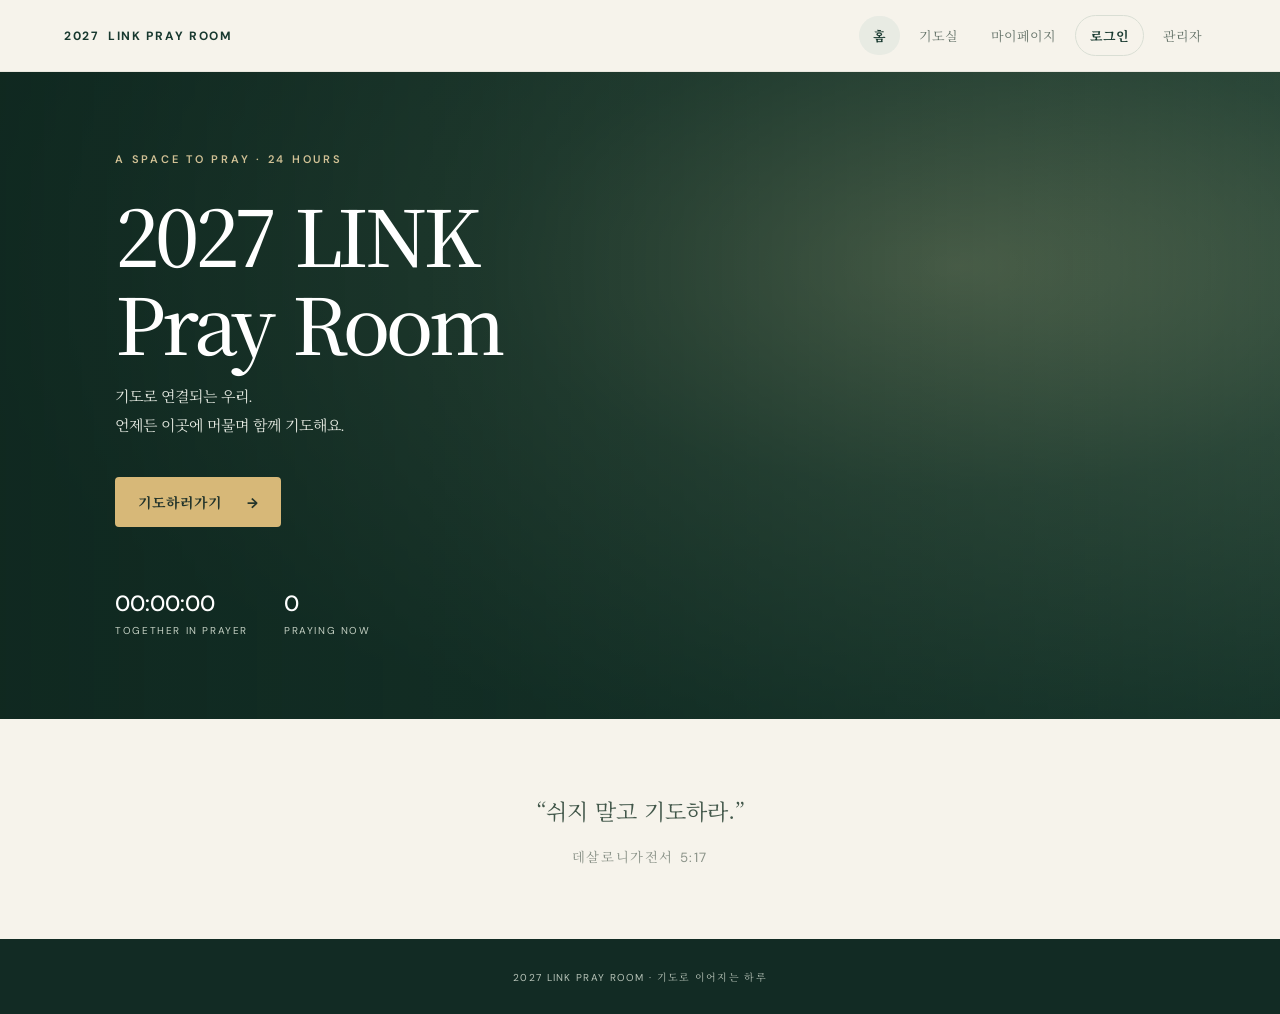
==== commit ccca9106: "Add files via upload" ====
--- a/index.html
+++ b/index.html
@@ -2,12 +2,12 @@
 <html lang="ko"><head><meta charset="utf-8"><meta name="viewport" content="width=device-width,initial-scale=1"><meta name="theme-color" content="#18392f"><title>2027 LINK PRAY ROOM</title>
 <style>
 @import url('https://fonts.googleapis.com/css2?family=DM+Sans:wght@400;500;600;700&family=Noto+Serif+KR:wght@400;500;600;700&display=swap');:root{--green:#18392f;--deep:#122b24;--sage:#a6b9a5;--cream:#f6f3eb;--ink:#23332d;--muted:#7e8981;--line:#e4e5dc;--gold:#d7b878}*{box-sizing:border-box}body{margin:0;background:var(--cream);color:var(--ink);font-family:'DM Sans','Noto Serif KR',sans-serif}button,input,textarea,select{font:inherit}button{cursor:pointer}.top{height:72px;padding:0 max(5vw,24px);display:flex;align-items:center;justify-content:space-between;background:#f6f3ebee;border-bottom:1px solid #e8e6dd;position:sticky;top:0;z-index:5}.brand{display:flex;gap:11px;align-items:center;font-size:12px;letter-spacing:.14em;font-weight:700;color:var(--green)}.mark{width:31px;height:31px;border-radius:50%;background:var(--green);color:#f7f3e8;display:grid;place-items:center;font-family:serif;font-size:17px}.nav{display:flex;gap:5px;align-items:center}.nav button,.textbtn{border:0;background:transparent;color:#66746a;padding:10px 14px;border-radius:30px;font-size:13px}.nav button.active{background:#e8ebe3;color:var(--green);font-weight:700}.nav .login{color:var(--green);font-weight:700;border:1px solid #d9ded4}.page{display:none}.page.active{display:block}.hero{min-height:620px;background:linear-gradient(90deg,#0e261edb,#132f2575),radial-gradient(ellipse at 75% 30%,#8b9874,#405c49 35%,#19382e 75%);color:#fff;display:flex;align-items:center;padding:80px max(9vw,30px);position:relative;overflow:hidden}.hero:after{content:'✳';position:absolute;right:12%;top:5%;font-size:360px;color:#ffffff08;font-family:serif}.hero-inner{max-width:650px;position:relative;z-index:1}.eyebrow{font-size:11px;letter-spacing:.25em;color:#d1c195;font-weight:600}.hero h1{font:500 clamp(42px,7vw,78px)/1.13 'Noto Serif KR',serif;letter-spacing:-.055em;margin:23px 0 18px}.hero p{font-size:15px;line-height:1.9;color:#e2e7df}.primary{background:var(--gold);color:#23342b;border:0;border-radius:4px;padding:15px 23px;font-size:14px;font-weight:700;margin-top:22px}.primary:disabled{opacity:.55;cursor:wait}.arrow{margin-left:22px}.stats{display:flex;gap:36px;margin-top:62px}.stat b{display:block;font-size:22px;font-weight:500}.stat span{font-size:10px;letter-spacing:.16em;color:#c4d0c3}.quote{padding:72px 24px;text-align:center;color:#42574a}.quote blockquote{font:400 22px/1.8 'Noto Serif KR',serif;margin:0 auto 15px}.quote small{letter-spacing:.12em;color:#899187}.shell{max-width:1080px;margin:auto;padding:54px 24px 90px}.heading{text-align:center;margin-bottom:34px}.heading .eyebrow{color:#a4854d}.heading h2{font:500 35px 'Noto Serif KR',serif;margin:12px 0}.heading p{font-size:13px;color:var(--muted)}.room-grid{display:grid;grid-template-columns:1.35fr .8fr;gap:20px}.card{background:#fff;border:1px solid var(--line);border-radius:8px;padding:28px}.prayer-card{background:linear-gradient(145deg,#1b3b30,#29483a);color:#f5f3eb;min-height:280px;display:flex;flex-direction:column;justify-content:space-between}.prayer-card .label{font-size:10px;letter-spacing:.2em;color:#d3c08d}.prayer-card h3{font:400 25px/1.7 'Noto Serif KR',serif;max-width:540px;margin:22px 0}.prayer-card p{font-size:12px;color:#c5d0c5}.room-side h3,.card h3{font:500 17px 'Noto Serif KR',serif;margin:0 0 19px}.people{display:flex;flex-direction:column;gap:13px}.person{display:flex;align-items:center;gap:10px;font-size:13px}.dot{width:7px;height:7px;background:#80a782;border-radius:50%;box-shadow:0 0 0 4px #eaf1e9}.pill{margin-left:auto;font-size:10px;color:#839087}.empty{font-size:12px;color:var(--muted);padding:12px 0}.timer{text-align:center;padding:22px 0}.timer strong{font-size:30px;font-weight:500;letter-spacing:.08em;color:var(--green)}.timer small{display:block;color:var(--muted);font-size:11px;margin-top:8px}.actions{display:flex;gap:10px;justify-content:center}.actions .primary{margin:0;padding:12px 20px}.secondary{background:#f1f2ed;color:#3b5547;border:1px solid #e4e7de;border-radius:4px;padding:12px 18px}.music{margin-top:20px;padding:15px 17px;background:#f6f6f1;border-radius:5px;display:flex;align-items:center;gap:12px;font-size:12px;color:#506053}.music audio{width:100%;height:34px}.music small{display:block;color:#899187;margin-top:4px}.profile-grid{display:grid;grid-template-columns:.8fr 1.2fr;gap:20px}.profile-name{font:500 24px 'Noto Serif KR',serif}.bigtime{font-size:40px;color:var(--green);margin:22px 0 5px}.field{width:100%;border:1px solid var(--line);background:#fbfbf8;padding:13px;border-radius:4px;margin:7px 0 13px;color:var(--ink)}textarea.field{height:105px;resize:vertical}.topic{padding:14px;border:1px solid var(--line);border-radius:5px;margin:10px 0;font-size:13px;line-height:1.7}.topic small{display:block;color:#9a8a68;font-size:10px;margin-bottom:5px}.footer{background:var(--deep);color:#b8c4b9;text-align:center;padding:30px 20px;font-size:10px;letter-spacing:.13em}.modal{position:fixed;inset:0;z-index:20;background:#11261ecc;display:none;align-items:center;justify-content:center;padding:18px}.modal.open{display:flex}.modal-card{width:min(540px,100%);max-height:92vh;overflow:auto;background:var(--cream);padding:30px;border-radius:8px;box-shadow:0 18px 80px #0004}.modal-head{display:flex;justify-content:space-between;align-items:center}.modal-head h2{font:500 25px 'Noto Serif KR',serif;margin:0}.close{background:none;border:0;font-size:25px;color:#617067}.tabs{display:flex;gap:6px;margin:20px 0}.tabs button{flex:1;padding:11px;background:#eceee7;border:0;border-radius:4px;color:#617067}.tabs button.active{background:var(--green);color:white}.formgrid{display:grid;grid-template-columns:1fr 1fr;gap:0 12px}.formgrid label,.loginform label{display:block;font-size:11px;color:#68756c}.formgrid input,.loginform input{display:block;width:100%;padding:12px;border:1px solid var(--line);background:white;border-radius:4px;margin:6px 0 13px}.loginform{display:none}.loginform.active{display:block}.formgrid[hidden]{display:none}.modal .primary{width:100%;margin:10px 0 0}.hint{font-size:11px;color:#818a82;line-height:1.7}.toast{position:fixed;bottom:24px;left:50%;transform:translateX(-50%);background:#213b30;color:white;padding:12px 18px;border-radius:5px;font-size:12px;opacity:0;pointer-events:none;transition:.2s;z-index:30}.toast.show{opacity:1}.adminbox{max-width:650px;margin:20px auto}.adminbox p{font-size:12px;color:var(--muted);line-height:1.8}.adminbox input[type=file]{display:block;margin:15px 0}.hidden{display:none!important}.profile-label{display:block;font-size:11px;color:#68756c}.answer-box{margin-top:13px;padding:13px;background:#f4f4ee;border:1px solid #e6e7df;border-radius:4px;color:#59655c}.answer-box strong{display:block;font-size:11px;color:#7f8b7e;margin-bottom:6px}.response-button{border:0;background:transparent;color:#55725f;padding:8px 0 0;font-size:11px}.response-editor{margin-top:10px}.topic-actions{display:flex;gap:14px;margin-top:5px}.topic-actions .response-button{padding:8px 0}.topic-actions .response-button:hover{text-decoration:underline}@media(max-width:700px){.top{height:62px;padding:0 13px}.brand{font-size:9px;letter-spacing:.1em}.mark{width:27px;height:27px}.nav{gap:0}.nav button{padding:9px 8px;font-size:10px}.hero{min-height:570px;padding:55px 25px}.hero h1{font-size:47px}.stats{gap:22px}.room-grid,.profile-grid{grid-template-columns:1fr}.shell{padding:43px 15px 70px}.card{padding:21px}.formgrid{grid-template-columns:1fr}.modal-card{padding:22px}}
-</style><style>.music{display:flex;flex-wrap:nowrap;align-items:center}.music>span{flex:0 0 auto}.music>div{flex:1 1 180px;min-width:100px}.music audio{flex:1 1 240px;width:auto;min-width:180px}@media(max-width:700px){.music{flex-wrap:wrap}.music>div{flex:1 1 120px}.music audio{flex:1 1 calc(100% - 27px);width:calc(100% - 27px);min-width:0;margin-left:27px}}</style><style>.music{display:flex;flex-wrap:nowrap;align-items:center}.music>span{flex:0 0 auto}.music>div{flex:1 1 180px;min-width:100px}.music audio{flex:1 1 240px;width:auto;min-width:180px}@media(max-width:700px){.music{flex-wrap:wrap}.music>div{flex:1 1 120px}.music audio{flex:1 1 calc(100% - 27px);width:calc(100% - 27px);min-width:0;margin-left:27px}}</style><style>.youtube-wrap{margin-top:14px;border-radius:5px;overflow:hidden;background:#111}.youtube-wrap iframe{display:block;width:100%;min-height:200px;aspect-ratio:16/9;border:0}.admin-global-total{display:flex;justify-content:space-between;align-items:center;padding:12px 0;border-bottom:1px solid var(--line);font-size:12px}.admin-global-total strong{font-size:18px;color:var(--green)}.admin-person-row{display:grid;grid-template-columns:minmax(120px,1fr) auto auto;align-items:center;gap:12px;padding:11px 0;border-bottom:1px solid var(--line)}.admin-person-row>div{min-width:0}.admin-person-row b,.admin-person-row small{display:block}.admin-person-row b{font-size:12px}.admin-person-row small{font-size:10px;color:var(--muted);margin-top:4px}.admin-person-row>strong{font-size:12px;white-space:nowrap}.admin-person-row button{padding:8px 10px;font-size:11px;white-space:nowrap}@media(max-width:700px){.top{height:auto;min-height:62px;flex-wrap:wrap;gap:8px;padding:10px 13px}.brand{font-size:9px;letter-spacing:.1em}.nav{width:100%;overflow-x:auto;justify-content:flex-start;scrollbar-width:none}.nav::-webkit-scrollbar{display:none}.nav button{flex:0 0 auto;white-space:nowrap}.hero .stats{flex-wrap:wrap}.adminbox{padding:18px}.admin-person-row{grid-template-columns:minmax(0,1fr) auto;gap:9px}.admin-person-row>div{grid-column:1/3}.admin-person-row button{width:100%}.youtube-wrap iframe{min-height:200px}}</style><style>@media(max-width:700px){.top{height:auto;min-height:60px;flex-wrap:wrap;gap:8px;padding:10px 12px}.brand{font-size:10px;letter-spacing:.08em}.nav{width:100%;overflow-x:auto;justify-content:flex-start;gap:3px;scrollbar-width:none}.nav::-webkit-scrollbar{display:none}.nav button{flex:0 0 auto;min-height:42px;padding:10px 12px;font-size:12px;white-space:nowrap}.hero{min-height:calc(100svh - 106px);padding:48px 22px}.hero h1{font-size:clamp(40px,12vw,56px)}.hero p{font-size:14px}.hero:after{right:-18%;font-size:240px}.stats{gap:18px;margin-top:42px}.stat{min-width:105px}.stat b{font-size:19px}.shell{padding:32px 14px 54px}.heading{margin-bottom:23px}.heading h2{font-size:29px}.heading p{line-height:1.7}.room-grid,.profile-grid{grid-template-columns:minmax(0,1fr);gap:14px}.card{padding:18px}.prayer-card{min-height:240px}.prayer-card h3{font-size:21px;line-height:1.65}.actions{gap:8px}.actions button{flex:1;min-height:48px;padding:12px 8px!important}.timer strong{font-size:28px}.music{flex-wrap:wrap;gap:10px}.music>div{flex:1 1 calc(100% - 40px);min-width:0}.music audio{width:100%;min-width:0}.youtube-wrap{width:100%}.adminbox{margin:0;padding:18px}.admin-person-row{grid-template-columns:minmax(0,1fr) auto;gap:8px}.admin-person-row>div{grid-column:1/3}.admin-person-row button{width:100%;min-height:42px}.formgrid{grid-template-columns:1fr}.field{font-size:16px;padding:13px}.modal{padding:10px;align-items:flex-end}.modal-card{width:100%;max-height:92svh;padding:20px;border-radius:12px 12px 6px 6px}.modal-head h2{font-size:22px}.modal .primary,.modal .secondary{min-height:46px}.footer{padding:24px 14px;line-height:1.7}.toast{width:calc(100% - 28px);bottom:14px;text-align:center}.topic{overflow-wrap:anywhere}.profile-details{line-height:1.8}.signed-out{text-align:center}}@media(min-width:701px) and (max-width:900px){.top{padding:0 20px}.nav button{padding:9px 10px}.shell{padding-right:20px;padding-left:20px}.room-grid{grid-template-columns:1.1fr .9fr}}</style><style>.room-topic-list{display:grid;gap:18px}.room-topic-entry{padding:0 0 16px;border-bottom:1px solid #ffffff26}.room-topic-entry:last-child{padding-bottom:0;border-bottom:0}.room-topic-entry h3{font:500 18px/1.5 'Noto Serif KR',serif;margin:0 0 7px;color:#e5d7a9}.room-topic-entry p{font:400 16px/1.8 'Noto Serif KR',serif;margin:0;color:#f5f3eb;white-space:pre-wrap}.shared-topic-entry{padding:16px;margin:12px 0;background:#f7f7f2;border:1px solid var(--line);border-radius:6px}.shared-topic-entry .field{margin:6px 0 10px}.admin-group{padding:15px 0;border-bottom:1px solid var(--line)}.admin-group>h4{display:flex;justify-content:space-between;align-items:center;margin:0 0 10px;color:var(--green);font-size:16px}.admin-group>h4 span,.admin-darabang-group>h5 span{font-size:11px;color:var(--muted);font-weight:400}.admin-darabang-group{padding:10px 0 4px 14px;border-left:2px solid #e7e8df}.admin-darabang-group>h5{display:flex;justify-content:space-between;margin:0 0 8px;font-size:13px;font-weight:600;color:#526658}.shared-topic-title{font:500 14px 'Noto Serif KR',serif;margin:0 0 7px;color:var(--green)}@media(max-width:700px){.room-topic-entry p{font-size:15px}.shared-topic-entry{padding:12px}.admin-darabang-group{padding-left:10px}}</style></head><body>
-<header class="top"><div class="brand"><span class="mark">✳</span> 2027&nbsp; LINK PRAY ROOM</div><nav class="nav"><button class="active" data-page="home">홈</button><button data-page="room">기도실</button><button data-page="mypage">마이페이지</button><button id="authButton" class="login">로그인</button><button id="logoutButton" class="login hidden">로그아웃</button><button id="adminNav" data-page="admin">관리자</button></nav></header>
-<main><section id="home" class="page active"><div class="hero"><div class="hero-inner"><div class="eyebrow">A SPACE TO PRAY · 24 HOURS</div><h1>2027<br>LINK PRAY ROOM</h1><p>기도로 연결되는 우리.<br>언제든 이곳에 머물며 함께 기도해요.</p><button class="primary" id="goRoom">기도하러가기 <span class="arrow">→</span></button><div class="stats"><div class="stat"><b id="homeTotal">00:00:00</b><span>TOGETHER IN PRAYER</span></div><div id="homeMyStat" class="stat hidden"><b id="homeMyTotal">00:00:00</b><span>MY PRAYER TIME</span></div><div class="stat"><b id="homeCount">0</b><span>PRAYING NOW</span></div></div></div></div><div class="quote"><blockquote>“쉬지 말고 기도하라.”</blockquote><small>데살로니가전서 5:17</small></div><footer class="footer">2027 LINK PRAY ROOM · 기도로 이어지는 하루</footer></section>
+</style><style>.music{display:flex;flex-wrap:nowrap;align-items:center}.music>span{flex:0 0 auto}.music>div{flex:1 1 180px;min-width:100px}.music audio{flex:1 1 240px;width:auto;min-width:180px}@media(max-width:700px){.music{flex-wrap:wrap}.music>div{flex:1 1 120px}.music audio{flex:1 1 calc(100% - 27px);width:calc(100% - 27px);min-width:0;margin-left:27px}}</style><style>.music{display:flex;flex-wrap:nowrap;align-items:center}.music>span{flex:0 0 auto}.music>div{flex:1 1 180px;min-width:100px}.music audio{flex:1 1 240px;width:auto;min-width:180px}@media(max-width:700px){.music{flex-wrap:wrap}.music>div{flex:1 1 120px}.music audio{flex:1 1 calc(100% - 27px);width:calc(100% - 27px);min-width:0;margin-left:27px}}</style><style>.youtube-wrap{margin-top:14px;border-radius:5px;overflow:hidden;background:#111}.youtube-wrap iframe{display:block;width:100%;min-height:200px;aspect-ratio:16/9;border:0}.admin-global-total{display:flex;justify-content:space-between;align-items:center;padding:12px 0;border-bottom:1px solid var(--line);font-size:12px}.admin-global-total strong{font-size:18px;color:var(--green)}.admin-person-row{display:grid;grid-template-columns:minmax(120px,1fr) auto auto;align-items:center;gap:12px;padding:11px 0;border-bottom:1px solid var(--line)}.admin-person-row>div{min-width:0}.admin-person-row b,.admin-person-row small{display:block}.admin-person-row b{font-size:12px}.admin-person-row small{font-size:10px;color:var(--muted);margin-top:4px}.admin-person-row>strong{font-size:12px;white-space:nowrap}.admin-person-row button{padding:8px 10px;font-size:11px;white-space:nowrap}@media(max-width:700px){.top{height:auto;min-height:62px;flex-wrap:wrap;gap:8px;padding:10px 13px}.brand{font-size:9px;letter-spacing:.1em}.nav{width:100%;overflow-x:auto;justify-content:flex-start;scrollbar-width:none}.nav::-webkit-scrollbar{display:none}.nav button{flex:0 0 auto;white-space:nowrap}.hero .stats{flex-wrap:wrap}.adminbox{padding:18px}.admin-person-row{grid-template-columns:minmax(0,1fr) auto;gap:9px}.admin-person-row>div{grid-column:1/3}.admin-person-row button{width:100%}.youtube-wrap iframe{min-height:200px}}</style><style>@media(max-width:700px){.top{height:auto;min-height:60px;flex-wrap:wrap;gap:8px;padding:10px 12px}.brand{font-size:10px;letter-spacing:.08em}.nav{width:100%;overflow-x:auto;justify-content:flex-start;gap:3px;scrollbar-width:none}.nav::-webkit-scrollbar{display:none}.nav button{flex:0 0 auto;min-height:42px;padding:10px 12px;font-size:12px;white-space:nowrap}.hero{min-height:calc(100svh - 106px);padding:48px 22px}.hero h1{font-size:clamp(40px,12vw,56px)}.hero p{font-size:14px}.hero:after{right:-18%;font-size:240px}.stats{gap:18px;margin-top:42px}.stat{min-width:105px}.stat b{font-size:19px}.shell{padding:32px 14px 54px}.heading{margin-bottom:23px}.heading h2{font-size:29px}.heading p{line-height:1.7}.room-grid,.profile-grid{grid-template-columns:minmax(0,1fr);gap:14px}.card{padding:18px}.prayer-card{min-height:240px}.prayer-card h3{font-size:21px;line-height:1.65}.actions{gap:8px}.actions button{flex:1;min-height:48px;padding:12px 8px!important}.timer strong{font-size:28px}.music{flex-wrap:wrap;gap:10px}.music>div{flex:1 1 calc(100% - 40px);min-width:0}.music audio{width:100%;min-width:0}.youtube-wrap{width:100%}.adminbox{margin:0;padding:18px}.admin-person-row{grid-template-columns:minmax(0,1fr) auto;gap:8px}.admin-person-row>div{grid-column:1/3}.admin-person-row button{width:100%;min-height:42px}.formgrid{grid-template-columns:1fr}.field{font-size:16px;padding:13px}.modal{padding:10px;align-items:flex-end}.modal-card{width:100%;max-height:92svh;padding:20px;border-radius:12px 12px 6px 6px}.modal-head h2{font-size:22px}.modal .primary,.modal .secondary{min-height:46px}.footer{padding:24px 14px;line-height:1.7}.toast{width:calc(100% - 28px);bottom:14px;text-align:center}.topic{overflow-wrap:anywhere}.profile-details{line-height:1.8}.signed-out{text-align:center}}@media(min-width:701px) and (max-width:900px){.top{padding:0 20px}.nav button{padding:9px 10px}.shell{padding-right:20px;padding-left:20px}.room-grid{grid-template-columns:1.1fr .9fr}}</style><style>.room-topic-list{display:grid;gap:18px}.room-topic-entry{padding:0 0 16px;border-bottom:1px solid #ffffff26}.room-topic-entry:last-child{padding-bottom:0;border-bottom:0}.room-topic-entry h3{font:500 18px/1.5 'Noto Serif KR',serif;margin:0 0 7px;color:#e5d7a9}.room-topic-entry p{font:400 16px/1.8 'Noto Serif KR',serif;margin:0;color:#f5f3eb;white-space:pre-wrap}.shared-topic-entry{padding:16px;margin:12px 0;background:#f7f7f2;border:1px solid var(--line);border-radius:6px}.shared-topic-entry .field{margin:6px 0 10px}.admin-group{padding:15px 0;border-bottom:1px solid var(--line)}.admin-group>h4{display:flex;justify-content:space-between;align-items:center;margin:0 0 10px;color:var(--green);font-size:16px}.admin-group>h4 span,.admin-darabang-group>h5 span{font-size:11px;color:var(--muted);font-weight:400}.admin-darabang-group{padding:10px 0 4px 14px;border-left:2px solid #e7e8df}.admin-darabang-group>h5{display:flex;justify-content:space-between;margin:0 0 8px;font-size:13px;font-weight:600;color:#526658}.shared-topic-title{font:500 14px 'Noto Serif KR',serif;margin:0 0 7px;color:var(--green)}@media(max-width:700px){.room-topic-entry p{font-size:15px}.shared-topic-entry{padding:12px}.admin-darabang-group{padding-left:10px}}</style><style>.shared-prayer-tabs{flex-wrap:wrap;margin:16px 0}.shared-prayer-tabs button{font-size:12px}.shared-prayer-tabs button.active{background:var(--green);color:#fff}.personal-topic-choices{display:grid;grid-template-columns:repeat(auto-fit,minmax(150px,1fr));gap:9px}.personal-topic-choice{display:flex;align-items:center;justify-content:space-between;gap:10px;padding:13px;background:#f7f8f3;border:1px solid var(--line);border-radius:5px;color:var(--ink);text-align:left}.personal-topic-choice:hover{border-color:#a6b9a5;background:#f0f3eb}.personal-topic-choice span{font-size:13px;font-weight:600}.personal-topic-choice small{font-size:10px;color:var(--muted);white-space:nowrap}.personal-topic-breadcrumb{display:flex;align-items:center;gap:8px;flex-wrap:wrap;margin:4px 0 16px;color:var(--muted);font-size:12px}.personal-topic-heading{font:500 16px 'Noto Serif KR',serif;color:var(--green);margin:8px 0 12px}.admin-group{margin:12px 0}.admin-group>h4{margin-bottom:10px}@media(max-width:700px){.shared-prayer-tabs{display:grid;grid-template-columns:1fr}.shared-prayer-tabs button{min-height:42px}.personal-topic-choices{grid-template-columns:1fr}.personal-topic-choice{min-height:48px}}</style><style>.hero:after{display:none!important;content:none!important}</style></head><body>
+<header class="top"><div class="brand">2027&nbsp; LINK PRAY ROOM</div><nav class="nav"><button class="active" data-page="home">홈</button><button data-page="room">기도실</button><button data-page="mypage">마이페이지</button><button id="authButton" class="login">로그인</button><button id="logoutButton" class="login hidden">로그아웃</button><button id="adminNav" data-page="admin">관리자</button></nav></header>
+<main><section id="home" class="page active"><div class="hero"><div class="hero-inner"><div class="eyebrow">A SPACE TO PRAY · 24 HOURS</div><h1>2027 LINK<br>Pray Room</h1><p>기도로 연결되는 우리.<br>언제든 이곳에 머물며 함께 기도해요.</p><button class="primary" id="goRoom">기도하러가기 <span class="arrow">→</span></button><div class="stats"><div class="stat"><b id="homeTotal">00:00:00</b><span>TOGETHER IN PRAYER</span></div><div id="homeMyStat" class="stat hidden"><b id="homeMyTotal">00:00:00</b><span>MY PRAYER TIME</span></div><div class="stat"><b id="homeCount">0</b><span>PRAYING NOW</span></div></div></div></div><div class="quote"><blockquote>“쉬지 말고 기도하라.”</blockquote><small>데살로니가전서 5:17</small></div><footer class="footer">2027 LINK PRAY ROOM · 기도로 이어지는 하루</footer></section>
 <section id="room" class="page"><div class="shell"><div class="heading"><div class="eyebrow">THE PRAYER ROOM</div><h2>지금, 함께 기도해요</h2><p>기도할 자리를 찾는 누구에게나 열려 있는 공간입니다.</p></div><div class="room-grid"><div><div class="card prayer-card"><div id="roomTopic" class="room-topic-list"></div></div><div class="card" style="margin-top:18px;text-align:center"><div class="timer"><strong id="timer">00:00:00</strong><small id="timerHint">로그인 후 기도를 시작할 수 있어요</small></div><div class="actions"><button class="primary" id="startBtn">기도 시작</button><button class="secondary hidden" id="stopBtn">기도 마치기</button></div><div class="music"><span style="font-size:18px">♫</span><div><b id="musicName">배경음악</b></div><audio id="audio" controls loop></audio></div><div id="youtubeWrap" class="youtube-wrap hidden"><iframe id="youtubePlayer" title="배경음악 YouTube player" loading="lazy" allow="autoplay; encrypted-media; picture-in-picture" allowfullscreen></iframe></div></div></div><aside class="card room-side"><h3>기도실에 함께 있는 사람 <span class="pill" id="countLabel">0명</span></h3><div id="people" class="people"><div class="empty">불러오는 중…</div></div><div class="topic" style="margin-top:25px;background:#f8f8f3"><small>함께하는 기도</small>각자의 자리에서 드리는 기도가 하나로 이어집니다.</div></aside></div></div></section>
 <section id="mypage" class="page"><div class="shell"><div class="heading"><div class="eyebrow">MY PRAYER JOURNEY</div><h2>마이페이지</h2><p>나의 기도 여정과 기도제목을 기록해요.</p></div><div id="signedOut" class="card signed-out">마이페이지를 보려면 로그인해 주세요.<br><button class="primary" onclick="openAuth('login')">로그인</button></div><div id="myContent" class="profile-grid hidden"><div class="card"><div class="profile-name"><span id="myName">기도자</span>님</div><div class="bigtime" id="myTotal">00:00:00</div><div class="hint">나의 누적 기도시간</div><div id="myProfileDetails" class="hint profile-details"></div><form id="profileForm"><h3>회원정보</h3><label class="profile-label">이름<input id="profileName" class="field" required></label><label class="profile-label">휴대폰 번호<input id="profilePhone" class="field" type="tel" inputmode="numeric" placeholder="010-0000-0000" required></label><label class="profile-label">기수<input id="profileCohort" class="field" required></label><label class="profile-label">그룹<input id="profileGroup" class="field" required></label><label class="profile-label">다락방<input id="profileDarabang" class="field" required></label><label class="profile-label">순<input id="profileSoon" class="field" required></label><button class="secondary" type="submit">회원정보 저장</button></form><hr><h3>이메일 변경</h3><label class="profile-label">이메일<input id="profileEmailInput" class="field" type="email" required></label><button class="secondary" id="requestEmailChange" type="button">변경 인증메일 보내기</button><p class="hint" id="emailChangeStatus">새 이메일 인증 후 비밀번호를 입력해 변경을 확정해 주세요.</p><div id="emailReauthBox" class="hidden"><label class="profile-label">현재 비밀번호<input id="emailReauthPassword" class="field" type="password" autocomplete="current-password"></label><button class="secondary" id="confirmEmailChange" type="button">이메일 변경 확정</button></div></div><div class="card"><h3>나의 기도제목</h3><p class="hint">나만 볼 수 있는 기도제목을 기록해요.</p><textarea id="myTopicInput" class="field" placeholder="나의 기도제목을 적어주세요."></textarea><button class="primary" id="saveTopic" type="button">기도제목 저장</button><div id="myTopics" class="topic-list"></div></div></div></div></section>
-<section id="admin" class="page"><div class="shell"><div class="heading"><div class="eyebrow">ROOM SETTINGS</div><h2>관리자 설정</h2><p>기도실의 공통 기도제목과 배경음악을 관리합니다.</p></div><div class="card adminbox"><div class="admin-tools"><h3>기도시간 초기화</h3><p>전체 또는 회원별 기도시간을 초기화합니다. 진행 중인 기도는 초기화 시각부터 다시 계산됩니다.</p><button class="secondary" id="resetAllPrayerTime" type="button">전체 기도시간 초기화</button><div id="adminPrayerTotals" style="margin-top:14px"><div class="empty">관리자 메뉴에서 불러옵니다.</div></div></div><hr style="border:0;border-top:1px solid var(--line);margin:25px 0"><h3>공통 기도제목 작성</h3><p>각 항목의 이름과 내용을 입력하세요. 여러 항목을 한 번에 게시할 수 있어요.</p><div id="sharedTopicDrafts"></div><button class="secondary" id="addSharedTopicDraft" type="button">+ 기도제목 추가</button><button class="primary" id="saveAdminTopic" type="button">입력한 기도제목 게시</button><div style="margin-top:24px"><h3>공통 기도제목 기록</h3><div id="adminPrayerHistory"><div class="empty">관리자 메뉴에서 불러옵니다.</div></div></div><hr style="border:0;border-top:1px solid var(--line);margin:25px 0"><h3>회원 개인 기도제목</h3><p>회원 개인 기도제목을 그룹별로 나누고, 각 그룹 안에서 다락방별로 확인합니다.</p><div id="adminPersonalTopics"><div class="empty">관리자 메뉴에서 불러옵니다.</div></div><hr style="border:0;border-top:1px solid var(--line);margin:25px 0"><h3>배경음악</h3><p>음원 파일을 올리거나 YouTube 영상 링크를 등록할 수 있습니다. 마지막으로 설정한 방식 하나만 재생됩니다. 기도 시작 버튼을 누르면 재생돼요.</p><label class="profile-label">YouTube 영상 링크<input id="youtubeUrl" class="field" type="url" placeholder="https://www.youtube.com/watch?v=..."></label><button class="secondary" id="saveYoutubeLink" type="button">YouTube 링크 사용</button><div id="uploadStatus" class="hint" style="margin:10px 0"></div><label class="profile-label" style="margin-top:18px">또는 음원 파일 업로드<input type="file" id="audioFile" accept="audio/*"></label></div></div></section></main>
+<section id="admin" class="page"><div class="shell"><div class="heading"><div class="eyebrow">ROOM SETTINGS</div><h2>관리자 설정</h2><p>기도실의 공통 기도제목과 배경음악을 관리합니다.</p></div><div class="card adminbox"><div class="admin-tools"><h3>기도시간 초기화</h3><p>전체 또는 회원별 기도시간을 초기화합니다. 진행 중인 기도는 초기화 시각부터 다시 계산됩니다.</p><button class="secondary" id="resetAllPrayerTime" type="button">전체 기도시간 초기화</button><div id="adminPrayerTotals" style="margin-top:14px"><div class="empty">관리자 메뉴에서 불러옵니다.</div></div></div><hr style="border:0;border-top:1px solid var(--line);margin:25px 0"><h3>공통 기도제목 작성</h3><p>각 항목의 이름과 내용을 입력하세요. 여러 항목을 한 번에 게시할 수 있어요.</p><div id="sharedTopicDrafts"></div><button class="secondary" id="addSharedTopicDraft" type="button">+ 기도제목 추가</button><button class="primary" id="saveAdminTopic" type="button">입력한 기도제목 게시</button><div style="margin-top:24px"><h3>공통 기도제목 관리</h3><div id="sharedPrayerTabs" class="tabs shared-prayer-tabs"><button type="button" data-shared-status="published" data-status-label="게시">게시 (0)</button><button type="button" data-shared-status="unpublished" data-status-label="미게시">미게시 (0)</button><button type="button" data-shared-status="completed" data-status-label="완료 · 이전 기도제목">완료 · 이전 기도제목 (0)</button></div><div id="adminPrayerHistory"><div class="empty">관리자 메뉴에서 불러옵니다.</div></div></div><hr style="border:0;border-top:1px solid var(--line);margin:25px 0"><h3>회원 개인 기도제목</h3><p>처음에는 그룹과 다락방을 보고, 다락방을 선택하면 순 목록이 나와요. 순을 선택하면 해당 순의 기도제목을 확인할 수 있습니다.</p><div id="adminPersonalTopics"><div class="empty">관리자 메뉴에서 불러옵니다.</div></div><hr style="border:0;border-top:1px solid var(--line);margin:25px 0"><h3>배경음악</h3><p>음원 파일을 올리거나 YouTube 영상 링크를 등록할 수 있습니다. 마지막으로 설정한 방식 하나만 재생됩니다. 기도 시작 버튼을 누르면 재생돼요.</p><label class="profile-label">YouTube 영상 링크<input id="youtubeUrl" class="field" type="url" placeholder="https://www.youtube.com/watch?v=..."></label><button class="secondary" id="saveYoutubeLink" type="button">YouTube 링크 사용</button><div id="uploadStatus" class="hint" style="margin:10px 0"></div><label class="profile-label" style="margin-top:18px">또는 음원 파일 업로드<input type="file" id="audioFile" accept="audio/*"></label></div></div></section></main>
 <div id="authModal" class="modal"><div class="modal-card"><div class="modal-head"><h2>기도실에 함께하기</h2><button class="close" id="closeModal">×</button></div><div class="tabs"><button class="active" data-auth-tab="login">로그인</button><button data-auth-tab="signup">회원가입</button></div><form id="loginForm" class="loginform active"><label>연락처 또는 이메일<input name="identifier" autocomplete="username" placeholder="010-0000-0000 또는 you@example.com" required></label><label>비밀번호<input name="password" type="password" autocomplete="current-password" required></label><button class="primary">로그인</button><p class="hint">관리자는 관리자 계정으로 로그인한 뒤 상단의 관리자 메뉴를 이용하세요.</p></form><form id="signupForm" class="loginform"><div class="formgrid"><label>연락처<input name="phone" type="tel" autocomplete="tel" placeholder="010-0000-0000" required></label><label>이메일<input name="email" type="email" autocomplete="email" required></label><label>이름<input name="name" autocomplete="name" required></label><label>기수<input name="cohort" required></label><label>그룹<input name="group_name" required></label><label>다락방<input name="darabang" required></label><label>순<input name="soon" required></label><label>비밀번호<input name="password" type="password" autocomplete="new-password" minlength="8" required></label></div><button class="secondary" id="verifyEmailBtn" type="button">이메일 인증메일 보내기</button><p class="hint" id="emailVerifyStatus">이메일 인증을 먼저 진행해 주세요.</p><button class="primary" id="completeSignup" disabled>회원가입</button><p class="hint">인증메일 링크를 열어 이메일을 인증한 뒤 이 화면으로 돌아와 회원가입을 눌러주세요.</p></form></div></div>
 <div id="reauthModal" class="modal"><form id="reauthForm" class="modal-card"><div class="modal-head"><h2>비밀번호 확인</h2><button class="close" id="closeReauth" type="button">×</button></div><p class="hint">마이페이지를 열려면 계정 비밀번호를 다시 입력해 주세요.</p><input id="reauthPassword" class="field" type="password" autocomplete="current-password" required><button class="primary">확인</button></form></div><div class="toast" id="toast"></div>
 <script type="module">
@@ -75,6 +75,9 @@
 let roomPollerStarted = false;
 let adminPrayerHistory = [];
 let editingSharedPrayerTopicId = null;
+let adminSharedTopicStatus = 'published';
+let adminPersonalTopicTree = new Map();
+let adminPersonalTopicSelection = { group: null, darabang: null, soon: null };
 let roomPresenceChannel = null;
 let roomPresenceStatus = 'CLOSED';
 let roomPresenceTracked = false;
@@ -243,7 +246,7 @@
   if (!configured) return;
   const [{ data: settings }, { data: sharedTopics }] = await Promise.all([
     supabase.from('room_settings').select('*').eq('id', 1).maybeSingle(),
-    supabase.from('room_prayer_topics').select('id,title,content,created_at').order('created_at', { ascending: false })
+    supabase.from('room_prayer_topics').select('id,title,content,created_at,status').eq('status', 'published').order('created_at', { ascending: false })
   ]);
   if (settings) {
     $('#youtubeUrl').value = settings.youtube_url || '';
@@ -627,7 +630,8 @@
   if (profile?.role !== 'admin') return toast('관리자 계정으로 로그인해 주세요.');
   const drafts = $$('#sharedTopicDrafts .shared-topic-entry').map((entry) => ({
     title: entry.querySelector('[data-topic-title]').value.trim(),
-    content: entry.querySelector('[data-topic-content]').value.trim()
+    content: entry.querySelector('[data-topic-content]').value.trim(),
+    status: entry.querySelector('[data-topic-status]').value
   }));
   const incomplete = drafts.some((draft) => (!!draft.title !== !!draft.content));
   const ready = drafts.filter((draft) => draft.title && draft.content);
@@ -647,7 +651,7 @@
   if (!drafts) return;
   const row = document.createElement('div');
   row.className = 'shared-topic-entry';
-  row.innerHTML = '<input class="field" data-topic-title maxlength="120" placeholder="기도제목 이름"><textarea class="field" data-topic-content maxlength="2000" placeholder="기도제목 내용"></textarea><button class="response-button remove-shared-draft" type="button">항목 삭제</button>';
+  row.innerHTML = '<input class="field" data-topic-title maxlength="120" placeholder="기도제목 이름"><textarea class="field" data-topic-content maxlength="2000" placeholder="기도제목 내용"></textarea><label class="profile-label">상태<select class="field" data-topic-status><option value="published">게시</option><option value="unpublished">미게시</option><option value="completed">완료</option></select></label><button class="response-button remove-shared-draft" type="button">항목 삭제</button>';
   drafts.append(row);
 }
 
@@ -686,7 +690,7 @@
   historyEl.innerHTML = '<div class="empty">불러오는 중…</div>';
   personalEl.innerHTML = '<div class="empty">불러오는 중…</div>';
   const [{ data: history, error: historyError }, { data: topics, error: topicsError }, { data: members, error: memberError }, { data: sessions, error: sessionsError }, { data: activeRows, error: activeError }] = await Promise.all([
-    supabase.from('room_prayer_topics').select('id,title,content,created_at,created_by').order('created_at', { ascending: false }),
+    supabase.from('room_prayer_topics').select('id,title,content,created_at,created_by,status').order('created_at', { ascending: false }),
     supabase.from('personal_prayer_topics').select('id,user_id,content,created_at,response_content,responded_at').order('created_at', { ascending: false }),
     supabase.from('profiles').select('id,name,cohort,group_name,darabang,soon').order('name'),
     supabase.from('prayer_sessions').select('user_id,started_at,ended_at,duration_seconds'),
@@ -723,7 +727,7 @@
   const { data: personalMembers, error: membersError } = await supabase.from('profiles').select('id,name,cohort,group_name,darabang,soon').in('id', ids);
   if (membersError) { personalEl.innerHTML = `<div class="empty">${esc(membersError.message)}</div>`; return; }
   const memberById = new Map((personalMembers || []).map((member) => [member.id, member]));
-  const grouped = new Map();
+  adminPersonalTopicTree = new Map();
   topics.forEach((item) => {
     const member = memberById.get(item.user_id) || {};
     const date = new Date(item.created_at).toLocaleString('ko-KR');
@@ -731,34 +735,75 @@
       ? `<div class="answer-box"><strong>${esc(item.responded_at ? new Date(item.responded_at).toLocaleDateString('ko-KR') : '기도응답')}</strong>${esc(item.response_content)}</div>` : '';
     const group = member.group_name?.trim() || '그룹 미지정';
     const darabang = member.darabang?.trim() || '다락방 미지정';
-    if (!grouped.has(group)) grouped.set(group, new Map());
-    const rooms = grouped.get(group);
-    if (!rooms.has(darabang)) rooms.set(darabang, []);
-    rooms.get(darabang).push({ item, member, date, response });
+    const soon = member.soon?.trim() || '순 미지정';
+    if (!adminPersonalTopicTree.has(group)) adminPersonalTopicTree.set(group, new Map());
+    const rooms = adminPersonalTopicTree.get(group);
+    if (!rooms.has(darabang)) rooms.set(darabang, new Map());
+    const soonGroups = rooms.get(darabang);
+    if (!soonGroups.has(soon)) soonGroups.set(soon, []);
+    soonGroups.get(soon).push({ item, member, date, response });
   });
-  personalEl.innerHTML = [...grouped.entries()].sort(([a], [b]) => a.localeCompare(b, 'ko')).map(([group, rooms]) => {
-    const count = [...rooms.values()].reduce((sum, entries) => sum + entries.length, 0);
-    const roomMarkup = [...rooms.entries()].sort(([a], [b]) => a.localeCompare(b, 'ko')).map(([darabang, entries]) =>
-      `<section class="admin-darabang-group"><h5>${esc(darabang)} <span>${entries.length}개</span></h5>${entries.map(({ item, member, date, response }) => {
-        const metadata = [member.cohort && `${member.cohort}기`, member.soon && `${member.soon}순`].filter(Boolean).join(' · ');
-        return `<article class="topic"><small>${esc(member.name || '이름 없는 기도자')}${metadata ? ` · ${esc(metadata)}` : ''} · ${esc(date)}</small>${esc(item.content)}${response}</article>`;
-      }).join('')}</section>`
-    ).join('');
-    return `<section class="admin-group"><h4>${esc(group)} <span>${count}개</span></h4>${roomMarkup}</section>`;
+  renderAdminPersonalTopics();
+}
+
+function renderAdminPersonalTopics() {
+  const personalEl = $('#adminPersonalTopics');
+  if (!personalEl) return;
+  const { group: selectedGroup, darabang: selectedDarabang, soon: selectedSoon } = adminPersonalTopicSelection;
+  if (selectedGroup && selectedDarabang && selectedSoon) {
+    const entries = adminPersonalTopicTree.get(selectedGroup)?.get(selectedDarabang)?.get(selectedSoon) || [];
+    const topicMarkup = entries.map(({ item, member, date, response }) => {
+      const metadata = [member.cohort && `${member.cohort}기`, member.soon && `${member.soon}순`].filter(Boolean).join(' · ');
+      return `<article class="topic"><small>${esc(member.name || '이름 없는 기도자')}${metadata ? ` · ${esc(metadata)}` : ''} · ${esc(date)}</small>${esc(item.content)}${response}</article>`;
+    }).join('');
+    personalEl.innerHTML = `<div class="personal-topic-breadcrumb"><button class="textbtn" data-personal-nav="all">모든 그룹 · 다락방</button><span>${esc(selectedGroup)} / ${esc(selectedDarabang)}</span><button class="secondary" data-personal-nav="darabang">다락방의 순 목록</button></div><h4 class="personal-topic-heading">${esc(selectedSoon.endsWith('순') || selectedSoon.includes('미지정') ? selectedSoon : `${selectedSoon}순`)}</h4>${topicMarkup || '<div class="empty">이 순에 등록된 기도제목이 없어요.</div>'}`;
+    return;
+  }
+  if (selectedGroup && selectedDarabang) {
+    const soonGroups = adminPersonalTopicTree.get(selectedGroup)?.get(selectedDarabang) || new Map();
+    const soonMarkup = [...soonGroups.entries()].sort(([a], [b]) => a.localeCompare(b, 'ko')).map(([soon, entries]) => {
+      const label = soon.endsWith('순') || soon.includes('미지정') ? soon : `${soon}순`;
+      return `<button class="personal-topic-choice" data-personal-soon="${esc(soon)}"><span>${esc(label)}</span><small>${entries.length}개 기도제목</small></button>`;
+    }).join('');
+    personalEl.innerHTML = `<div class="personal-topic-breadcrumb"><button class="textbtn" data-personal-nav="all">모든 그룹 · 다락방</button><span>${esc(selectedGroup)} / ${esc(selectedDarabang)}</span></div><h4 class="personal-topic-heading">순 선택</h4><div class="personal-topic-choices">${soonMarkup || '<div class="empty">등록된 순이 없어요.</div>'}</div>`;
+    return;
+  }
+  const groupsMarkup = [...adminPersonalTopicTree.entries()].sort(([a], [b]) => a.localeCompare(b, 'ko')).map(([group, rooms]) => {
+    const roomsMarkup = [...rooms.entries()].sort(([a], [b]) => a.localeCompare(b, 'ko')).map(([darabang, soonGroups]) => {
+      const count = [...soonGroups.values()].reduce((sum, entries) => sum + entries.length, 0);
+      return `<button class="personal-topic-choice" data-personal-darabang="${esc(darabang)}" data-personal-group="${esc(group)}"><span>${esc(darabang)}</span><small>${count}개 기도제목</small></button>`;
+    }).join('');
+    return `<section class="admin-group"><h4>${esc(group)}</h4><div class="personal-topic-choices">${roomsMarkup}</div></section>`;
   }).join('');
+  personalEl.innerHTML = groupsMarkup || '<div class="empty">등록된 개인 기도제목이 없어요.</div>';
 }
 
 function renderAdminPrayerHistory() {
   const historyEl = $('#adminPrayerHistory');
   if (!historyEl) return;
-  historyEl.innerHTML = adminPrayerHistory.length ? adminPrayerHistory.map((item) => {
+  const visibleTopics = adminPrayerHistory.filter((item) => (item.status || 'published') === adminSharedTopicStatus);
+  const tabs = $$('#sharedPrayerTabs [data-shared-status]');
+  tabs.forEach((button) => button.classList.toggle('active', button.dataset.sharedStatus === adminSharedTopicStatus));
+  const counts = Object.fromEntries(['published', 'unpublished', 'completed'].map((status) => [status, adminPrayerHistory.filter((item) => (item.status || 'published') === status).length]));
+  tabs.forEach((button) => {
+    const label = button.dataset.statusLabel;
+    button.textContent = `${label} (${counts[button.dataset.sharedStatus] || 0})`;
+  });
+  historyEl.innerHTML = visibleTopics.length ? visibleTopics.map((item) => {
     const date = new Date(item.created_at).toLocaleString('ko-KR');
     const editing = editingSharedPrayerTopicId === item.id;
     const content = editing
-      ? `<input class="field" id="sharedTopicTitleEdit-${item.id}" maxlength="120" value="${esc(item.title || '')}" placeholder="기도제목 이름"><textarea class="field" id="sharedTopicEdit-${item.id}" maxlength="2000" placeholder="내용">${esc(item.content)}</textarea><div class="topic-actions"><button class="response-button" onclick="saveSharedPrayerTopic('${item.id}')">저장</button><button class="response-button" onclick="cancelSharedPrayerTopicEdit()">취소</button></div>`
+      ? `<input class="field" id="sharedTopicTitleEdit-${item.id}" maxlength="120" value="${esc(item.title || '')}" placeholder="기도제목 이름"><textarea class="field" id="sharedTopicEdit-${item.id}" maxlength="2000" placeholder="내용">${esc(item.content)}</textarea><label class="profile-label">게시 상태<select class="field" id="sharedTopicStatusEdit-${item.id}"><option value="published" ${item.status === 'published' ? 'selected' : ''}>게시</option><option value="unpublished" ${item.status === 'unpublished' ? 'selected' : ''}>미게시</option><option value="completed" ${item.status === 'completed' ? 'selected' : ''}>완료</option></select></label><div class="topic-actions"><button class="response-button" onclick="saveSharedPrayerTopic('${item.id}')">저장</button><button class="response-button" onclick="cancelSharedPrayerTopicEdit()">취소</button></div>`
       : `${item.title ? `<h4 class="shared-topic-title">${esc(item.title)}</h4>` : ''}${esc(item.content)}<div class="topic-actions"><button class="response-button" onclick="editSharedPrayerTopic('${item.id}')">수정</button><button class="response-button" onclick="deleteSharedPrayerTopic('${item.id}')">삭제</button></div>`;
     return `<article class="topic"><small>${esc(date)}</small>${content}</article>`;
-  }).join('') : '<div class="empty">아직 게시된 공통 기도제목이 없어요.</div>';
+  }).join('') : `<div class="empty">${adminSharedTopicStatus === 'completed' ? '완료된 이전 기도제목이 없어요.' : adminSharedTopicStatus === 'unpublished' ? '미게시 기도제목이 없어요.' : '게시된 공통 기도제목이 없어요.'}</div>`;
+}
+
+function setAdminSharedTopicStatus(status) {
+  if (!['published', 'unpublished', 'completed'].includes(status)) return;
+  adminSharedTopicStatus = status;
+  editingSharedPrayerTopicId = null;
+  renderAdminPrayerHistory();
 }
 
 window.editSharedPrayerTopic = (id) => {
@@ -777,9 +822,10 @@
   const item = adminPrayerHistory.find((entry) => entry.id === id);
   const input = document.getElementById(`sharedTopicEdit-${id}`);
   const titleInput = document.getElementById(`sharedTopicTitleEdit-${id}`);
+  const statusInput = document.getElementById(`sharedTopicStatusEdit-${id}`);
   const content = input?.value.trim();
   if (!item || !content) return toast('공통 기도제목을 입력해 주세요.');
-  const { error } = await supabase.from('room_prayer_topics').update({ title: titleInput?.value.trim() || '', content }).eq('id', id);
+  const { error } = await supabase.from('room_prayer_topics').update({ title: titleInput?.value.trim() || '', content, status: statusInput?.value || 'published' }).eq('id', id);
   if (error) return toast(error.message);
   editingSharedPrayerTopicId = null;
   await loadRoom();
@@ -881,6 +927,22 @@
   }
   event.target.closest('.shared-topic-entry').remove();
 });
+$('#sharedPrayerTabs').addEventListener('click', (event) => {
+  const button = event.target.closest('[data-shared-status]');
+  if (button) setAdminSharedTopicStatus(button.dataset.sharedStatus);
+});
+$('#adminPersonalTopics').addEventListener('click', (event) => {
+  const allButton = event.target.closest('[data-personal-nav="all"]');
+  const darabangButton = event.target.closest('[data-personal-nav="darabang"]');
+  const roomButton = event.target.closest('[data-personal-darabang]');
+  const soonButton = event.target.closest('[data-personal-soon]');
+  if (allButton) adminPersonalTopicSelection = { group: null, darabang: null, soon: null };
+  else if (darabangButton) adminPersonalTopicSelection = { ...adminPersonalTopicSelection, soon: null };
+  else if (roomButton) adminPersonalTopicSelection = { group: roomButton.dataset.personalGroup, darabang: roomButton.dataset.personalDarabang, soon: null };
+  else if (soonButton) adminPersonalTopicSelection = { ...adminPersonalTopicSelection, soon: soonButton.dataset.personalSoon };
+  else return;
+  renderAdminPersonalTopics();
+});
 $('#resetAllPrayerTime').addEventListener('click', () => window.resetAllPrayerTime());
 $('#saveYoutubeLink').addEventListener('click', saveYouTubeLink);
 $('#audioFile').addEventListener('change', uploadAudio);
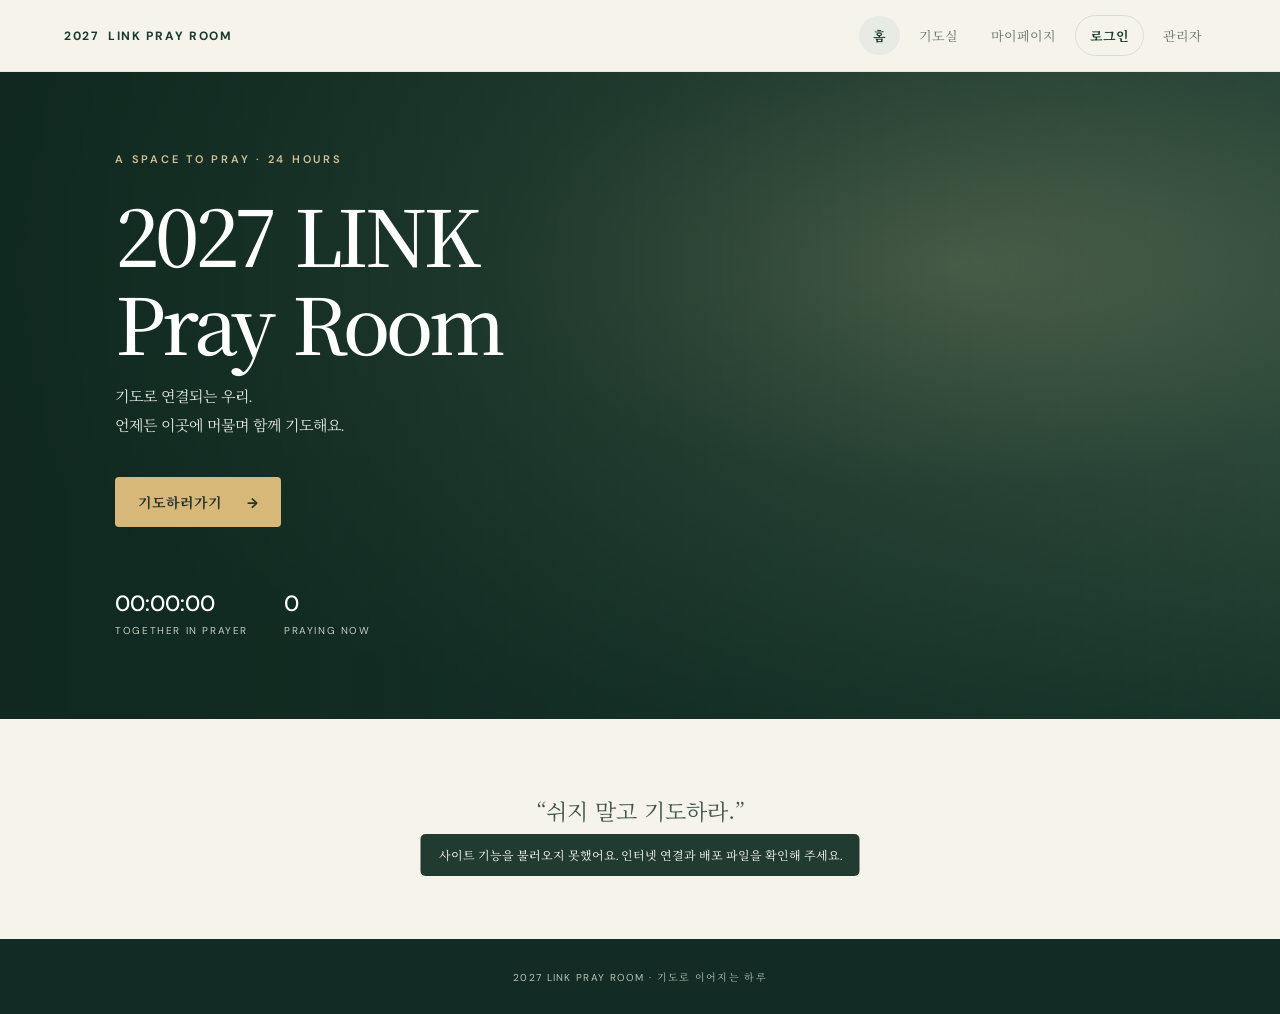
==== commit b3cc62ae: "Add files via upload" ====
--- a/index.html
+++ b/index.html
@@ -6,10 +6,10 @@
 <header class="top"><div class="brand">2027&nbsp; LINK PRAY ROOM</div><nav class="nav"><button class="active" data-page="home">홈</button><button data-page="room">기도실</button><button data-page="mypage">마이페이지</button><button id="authButton" class="login">로그인</button><button id="logoutButton" class="login hidden">로그아웃</button><button id="adminNav" data-page="admin">관리자</button></nav></header>
 <main><section id="home" class="page active"><div class="hero"><div class="hero-inner"><div class="eyebrow">A SPACE TO PRAY · 24 HOURS</div><h1>2027 LINK<br>Pray Room</h1><p>기도로 연결되는 우리.<br>언제든 이곳에 머물며 함께 기도해요.</p><button class="primary" id="goRoom">기도하러가기 <span class="arrow">→</span></button><div class="stats"><div class="stat"><b id="homeTotal">00:00:00</b><span>TOGETHER IN PRAYER</span></div><div id="homeMyStat" class="stat hidden"><b id="homeMyTotal">00:00:00</b><span>MY PRAYER TIME</span></div><div class="stat"><b id="homeCount">0</b><span>PRAYING NOW</span></div></div></div></div><div class="quote"><blockquote>“쉬지 말고 기도하라.”</blockquote><small>데살로니가전서 5:17</small></div><footer class="footer">2027 LINK PRAY ROOM · 기도로 이어지는 하루</footer></section>
 <section id="room" class="page"><div class="shell"><div class="heading"><div class="eyebrow">THE PRAYER ROOM</div><h2>지금, 함께 기도해요</h2><p>기도할 자리를 찾는 누구에게나 열려 있는 공간입니다.</p></div><div class="room-grid"><div><div class="card prayer-card"><div id="roomTopic" class="room-topic-list"></div></div><div class="card" style="margin-top:18px;text-align:center"><div class="timer"><strong id="timer">00:00:00</strong><small id="timerHint">로그인 후 기도를 시작할 수 있어요</small></div><div class="actions"><button class="primary" id="startBtn">기도 시작</button><button class="secondary hidden" id="stopBtn">기도 마치기</button></div><div class="music"><span style="font-size:18px">♫</span><div><b id="musicName">배경음악</b></div><audio id="audio" controls loop></audio></div><div id="youtubeWrap" class="youtube-wrap hidden"><iframe id="youtubePlayer" title="배경음악 YouTube player" loading="lazy" allow="autoplay; encrypted-media; picture-in-picture" allowfullscreen></iframe></div></div></div><aside class="card room-side"><h3>기도실에 함께 있는 사람 <span class="pill" id="countLabel">0명</span></h3><div id="people" class="people"><div class="empty">불러오는 중…</div></div><div class="topic" style="margin-top:25px;background:#f8f8f3"><small>함께하는 기도</small>각자의 자리에서 드리는 기도가 하나로 이어집니다.</div></aside></div></div></section>
-<section id="mypage" class="page"><div class="shell"><div class="heading"><div class="eyebrow">MY PRAYER JOURNEY</div><h2>마이페이지</h2><p>나의 기도 여정과 기도제목을 기록해요.</p></div><div id="signedOut" class="card signed-out">마이페이지를 보려면 로그인해 주세요.<br><button class="primary" onclick="openAuth('login')">로그인</button></div><div id="myContent" class="profile-grid hidden"><div class="card"><div class="profile-name"><span id="myName">기도자</span>님</div><div class="bigtime" id="myTotal">00:00:00</div><div class="hint">나의 누적 기도시간</div><div id="myProfileDetails" class="hint profile-details"></div><form id="profileForm"><h3>회원정보</h3><label class="profile-label">이름<input id="profileName" class="field" required></label><label class="profile-label">휴대폰 번호<input id="profilePhone" class="field" type="tel" inputmode="numeric" placeholder="010-0000-0000" required></label><label class="profile-label">기수<input id="profileCohort" class="field" required></label><label class="profile-label">그룹<input id="profileGroup" class="field" required></label><label class="profile-label">다락방<input id="profileDarabang" class="field" required></label><label class="profile-label">순<input id="profileSoon" class="field" required></label><button class="secondary" type="submit">회원정보 저장</button></form><hr><h3>이메일 변경</h3><label class="profile-label">이메일<input id="profileEmailInput" class="field" type="email" required></label><button class="secondary" id="requestEmailChange" type="button">변경 인증메일 보내기</button><p class="hint" id="emailChangeStatus">새 이메일 인증 후 비밀번호를 입력해 변경을 확정해 주세요.</p><div id="emailReauthBox" class="hidden"><label class="profile-label">현재 비밀번호<input id="emailReauthPassword" class="field" type="password" autocomplete="current-password"></label><button class="secondary" id="confirmEmailChange" type="button">이메일 변경 확정</button></div></div><div class="card"><h3>나의 기도제목</h3><p class="hint">나만 볼 수 있는 기도제목을 기록해요.</p><textarea id="myTopicInput" class="field" placeholder="나의 기도제목을 적어주세요."></textarea><button class="primary" id="saveTopic" type="button">기도제목 저장</button><div id="myTopics" class="topic-list"></div></div></div></div></section>
+<section id="mypage" class="page"><div class="shell"><div class="heading"><div class="eyebrow">MY PRAYER JOURNEY</div><h2>마이페이지</h2><p>나의 기도 여정과 기도제목을 기록해요.</p></div><div id="signedOut" class="card signed-out">마이페이지를 보려면 로그인해 주세요.<br><button class="primary" onclick="openAuth('login')">로그인</button></div><div id="myContent" class="profile-grid hidden"><div class="card"><div class="profile-name"><span id="myName">기도자</span>님</div><div class="bigtime" id="myTotal">00:00:00</div><div class="hint">나의 누적 기도시간</div><div id="myProfileDetails" class="hint profile-details"></div><form id="profileForm"><h3>회원정보</h3><label class="profile-label">이름<input id="profileName" class="field" required></label><label class="profile-label">휴대폰 번호<input id="profilePhone" class="field" type="tel" inputmode="numeric" placeholder="010-0000-0000" required></label><label class="profile-label">기수<input id="profileCohort" class="field" required></label><label class="profile-label">그룹<input id="profileGroup" class="field" required></label><label class="profile-label">다락방<input id="profileDarabang" class="field" required></label><label class="profile-label">순<input id="profileSoon" class="field" required></label><button class="secondary" type="submit">회원정보 저장</button></form><hr><h3>이메일 변경</h3><label class="profile-label">이메일<input id="profileEmailInput" class="field" type="email" required></label><button class="secondary" id="requestEmailChange" type="button">변경 인증메일 보내기</button><p class="hint" id="emailChangeStatus">새 이메일 인증 후 비밀번호를 입력해 변경을 확정해 주세요.</p><div id="emailReauthBox" class="hidden"><label class="profile-label">현재 비밀번호<input id="emailReauthPassword" class="field" type="password" autocomplete="current-password"></label><button class="secondary" id="confirmEmailChange" type="button">이메일 변경 확정</button></div><hr><h3>비밀번호 변경</h3><label class="profile-label">새 비밀번호<input id="newPassword" class="field" type="password" autocomplete="new-password" minlength="8" placeholder="8자 이상" required></label><label class="profile-label">새 비밀번호 확인<input id="confirmNewPassword" class="field" type="password" autocomplete="new-password" minlength="8" required></label><button class="secondary" id="changePasswordBtn" type="button">비밀번호 변경</button></div><div class="card"><h3>나의 기도제목</h3><p class="hint">나만 볼 수 있는 기도제목을 기록해요.</p><textarea id="myTopicInput" class="field" placeholder="나의 기도제목을 적어주세요."></textarea><button class="primary" id="saveTopic" type="button">기도제목 저장</button><div id="myTopics" class="topic-list"></div></div></div></div></section>
 <section id="admin" class="page"><div class="shell"><div class="heading"><div class="eyebrow">ROOM SETTINGS</div><h2>관리자 설정</h2><p>기도실의 공통 기도제목과 배경음악을 관리합니다.</p></div><div class="card adminbox"><div class="admin-tools"><h3>기도시간 초기화</h3><p>전체 또는 회원별 기도시간을 초기화합니다. 진행 중인 기도는 초기화 시각부터 다시 계산됩니다.</p><button class="secondary" id="resetAllPrayerTime" type="button">전체 기도시간 초기화</button><div id="adminPrayerTotals" style="margin-top:14px"><div class="empty">관리자 메뉴에서 불러옵니다.</div></div></div><hr style="border:0;border-top:1px solid var(--line);margin:25px 0"><h3>공통 기도제목 작성</h3><p>각 항목의 이름과 내용을 입력하세요. 여러 항목을 한 번에 게시할 수 있어요.</p><div id="sharedTopicDrafts"></div><button class="secondary" id="addSharedTopicDraft" type="button">+ 기도제목 추가</button><button class="primary" id="saveAdminTopic" type="button">입력한 기도제목 게시</button><div style="margin-top:24px"><h3>공통 기도제목 관리</h3><div id="sharedPrayerTabs" class="tabs shared-prayer-tabs"><button type="button" data-shared-status="published" data-status-label="게시">게시 (0)</button><button type="button" data-shared-status="unpublished" data-status-label="미게시">미게시 (0)</button><button type="button" data-shared-status="completed" data-status-label="완료 · 이전 기도제목">완료 · 이전 기도제목 (0)</button></div><div id="adminPrayerHistory"><div class="empty">관리자 메뉴에서 불러옵니다.</div></div></div><hr style="border:0;border-top:1px solid var(--line);margin:25px 0"><h3>회원 개인 기도제목</h3><p>처음에는 그룹과 다락방을 보고, 다락방을 선택하면 순 목록이 나와요. 순을 선택하면 해당 순의 기도제목을 확인할 수 있습니다.</p><div id="adminPersonalTopics"><div class="empty">관리자 메뉴에서 불러옵니다.</div></div><hr style="border:0;border-top:1px solid var(--line);margin:25px 0"><h3>배경음악</h3><p>음원 파일을 올리거나 YouTube 영상 링크를 등록할 수 있습니다. 마지막으로 설정한 방식 하나만 재생됩니다. 기도 시작 버튼을 누르면 재생돼요.</p><label class="profile-label">YouTube 영상 링크<input id="youtubeUrl" class="field" type="url" placeholder="https://www.youtube.com/watch?v=..."></label><button class="secondary" id="saveYoutubeLink" type="button">YouTube 링크 사용</button><div id="uploadStatus" class="hint" style="margin:10px 0"></div><label class="profile-label" style="margin-top:18px">또는 음원 파일 업로드<input type="file" id="audioFile" accept="audio/*"></label></div></div></section></main>
-<div id="authModal" class="modal"><div class="modal-card"><div class="modal-head"><h2>기도실에 함께하기</h2><button class="close" id="closeModal">×</button></div><div class="tabs"><button class="active" data-auth-tab="login">로그인</button><button data-auth-tab="signup">회원가입</button></div><form id="loginForm" class="loginform active"><label>연락처 또는 이메일<input name="identifier" autocomplete="username" placeholder="010-0000-0000 또는 you@example.com" required></label><label>비밀번호<input name="password" type="password" autocomplete="current-password" required></label><button class="primary">로그인</button><p class="hint">관리자는 관리자 계정으로 로그인한 뒤 상단의 관리자 메뉴를 이용하세요.</p></form><form id="signupForm" class="loginform"><div class="formgrid"><label>연락처<input name="phone" type="tel" autocomplete="tel" placeholder="010-0000-0000" required></label><label>이메일<input name="email" type="email" autocomplete="email" required></label><label>이름<input name="name" autocomplete="name" required></label><label>기수<input name="cohort" required></label><label>그룹<input name="group_name" required></label><label>다락방<input name="darabang" required></label><label>순<input name="soon" required></label><label>비밀번호<input name="password" type="password" autocomplete="new-password" minlength="8" required></label></div><button class="secondary" id="verifyEmailBtn" type="button">이메일 인증메일 보내기</button><p class="hint" id="emailVerifyStatus">이메일 인증을 먼저 진행해 주세요.</p><button class="primary" id="completeSignup" disabled>회원가입</button><p class="hint">인증메일 링크를 열어 이메일을 인증한 뒤 이 화면으로 돌아와 회원가입을 눌러주세요.</p></form></div></div>
-<div id="reauthModal" class="modal"><form id="reauthForm" class="modal-card"><div class="modal-head"><h2>비밀번호 확인</h2><button class="close" id="closeReauth" type="button">×</button></div><p class="hint">마이페이지를 열려면 계정 비밀번호를 다시 입력해 주세요.</p><input id="reauthPassword" class="field" type="password" autocomplete="current-password" required><button class="primary">확인</button></form></div><div class="toast" id="toast"></div>
+<div id="authModal" class="modal"><div class="modal-card"><div class="modal-head"><h2>기도실에 함께하기</h2><button class="close" id="closeModal">×</button></div><div class="tabs"><button class="active" data-auth-tab="login">로그인</button><button data-auth-tab="signup">회원가입</button></div><form id="loginForm" class="loginform active"><label>연락처 또는 이메일<input name="identifier" autocomplete="username" placeholder="010-0000-0000 또는 you@example.com" required></label><label>비밀번호<input name="password" type="password" autocomplete="current-password" required></label><button class="primary">로그인</button><button class="textbtn" id="showPasswordReset" type="button">비밀번호를 잊으셨나요?</button><div id="passwordResetBox" class="hidden"><label>가입한 이메일<input id="resetEmail" type="email" autocomplete="email" placeholder="you@example.com"></label><button class="secondary" id="sendPasswordReset" type="button">재설정 이메일 보내기</button></div><p class="hint">관리자는 관리자 계정으로 로그인한 뒤 상단의 관리자 메뉴를 이용하세요.</p></form><form id="signupForm" class="loginform"><div class="formgrid"><label>연락처<input name="phone" type="tel" autocomplete="tel" placeholder="010-0000-0000" required></label><label>이메일<input name="email" type="email" autocomplete="email" required></label><label>이름<input name="name" autocomplete="name" required></label><label>기수<input name="cohort" required></label><label>그룹<input name="group_name" required></label><label>다락방<input name="darabang" required></label><label>순<input name="soon" required></label><label>비밀번호<input name="password" type="password" autocomplete="new-password" minlength="8" required></label></div><button class="secondary" id="verifyEmailBtn" type="button">이메일 인증메일 보내기</button><p class="hint" id="emailVerifyStatus">이메일 인증을 먼저 진행해 주세요.</p><button class="primary" id="completeSignup" disabled>회원가입</button><p class="hint">인증메일 링크를 열어 이메일을 인증한 뒤 이 화면으로 돌아와 회원가입을 눌러주세요.</p></form></div></div>
+<div id="reauthModal" class="modal"><form id="reauthForm" class="modal-card"><div class="modal-head"><h2>비밀번호 확인</h2><button class="close" id="closeReauth" type="button">×</button></div><p class="hint">마이페이지를 열려면 계정 비밀번호를 다시 입력해 주세요.</p><input id="reauthPassword" class="field" type="password" autocomplete="current-password" required><button class="primary">확인</button></form></div><div id="passwordRecoveryModal" class="modal"><form id="passwordRecoveryForm" class="modal-card"><div class="modal-head"><h2>새 비밀번호 설정</h2></div><p class="hint">이메일 인증이 완료됐어요. 새 비밀번호를 입력해 주세요.</p><label class="profile-label">새 비밀번호<input id="recoveryPassword" class="field" type="password" autocomplete="new-password" minlength="8" required></label><label class="profile-label">새 비밀번호 확인<input id="recoveryPasswordConfirm" class="field" type="password" autocomplete="new-password" minlength="8" required></label><button class="primary">비밀번호 저장</button></form></div><div class="toast" id="toast"></div>
 <script type="module">
 let createClient = null;
 
@@ -591,6 +591,37 @@
   }
 }
 
+
+async function requestPasswordReset() {
+  const email = $('#resetEmail').value.trim().toLowerCase();
+  if (!email || !$('#resetEmail').checkValidity()) return toast('가입할 때 사용한 이메일 주소를 입력해 주세요.');
+  const { error } = await supabase.auth.resetPasswordForEmail(email, { redirectTo: window.location.origin + window.location.pathname });
+  if (error) return toast(error.message);
+  toast('비밀번호 재설정 링크를 이메일로 보냈어요.');
+}
+
+async function changePassword() {
+  const password = $('#newPassword').value;
+  if (password.length < 8) return toast('새 비밀번호를 8자 이상 입력해 주세요.');
+  if (password !== $('#confirmNewPassword').value) return toast('새 비밀번호가 서로 다릅니다.');
+  const { error } = await supabase.auth.updateUser({ password });
+  if (error) return toast(error.message);
+  $('#newPassword').value = ''; $('#confirmNewPassword').value = '';
+  toast('비밀번호를 변경했어요.');
+}
+
+async function saveRecoveredPassword(event) {
+  event.preventDefault();
+  const password = $('#recoveryPassword').value;
+  if (password.length < 8) return toast('새 비밀번호를 8자 이상 입력해 주세요.');
+  if (password !== $('#recoveryPasswordConfirm').value) return toast('새 비밀번호가 서로 다릅니다.');
+  const { error } = await supabase.auth.updateUser({ password });
+  if (error) return toast(error.message);
+  $('#passwordRecoveryModal').classList.remove('open');
+  $('#recoveryPassword').value = ''; $('#recoveryPasswordConfirm').value = '';
+  toast('비밀번호를 변경했어요. 이제 새 비밀번호로 로그인해 주세요.');
+}
+
 async function reauthenticate(event) {
   event.preventDefault();
   const password = $('#reauthPassword').value;
@@ -911,6 +942,10 @@
 $('#reauthForm').addEventListener('submit', reauthenticate);
 $('#closeReauth').addEventListener('click', () => $('#reauthModal').classList.remove('open'));
 $('#profileForm').addEventListener('submit', saveProfile);
+$('#showPasswordReset').addEventListener('click', () => $('#passwordResetBox').classList.toggle('hidden'));
+$('#sendPasswordReset').addEventListener('click', requestPasswordReset);
+$('#changePasswordBtn').addEventListener('click', changePassword);
+$('#passwordRecoveryForm').addEventListener('submit', saveRecoveredPassword);
 $('#requestEmailChange').addEventListener('click', requestEmailChange);
 $('#confirmEmailChange').addEventListener('click', confirmEmailChange);
 $('#saveTopic').addEventListener('click', saveTopic);
@@ -974,6 +1009,7 @@
     supabase = createClient(config.url, config.anonKey);
     configured = true;
     supabase.auth.onAuthStateChange((event) => {
+      if (event === 'PASSWORD_RECOVERY') $('#passwordRecoveryModal').classList.add('open');
       if (event === 'SIGNED_IN' || event === 'TOKEN_REFRESHED' || event === 'SIGNED_OUT') setTimeout(init, 0);
     });
   }
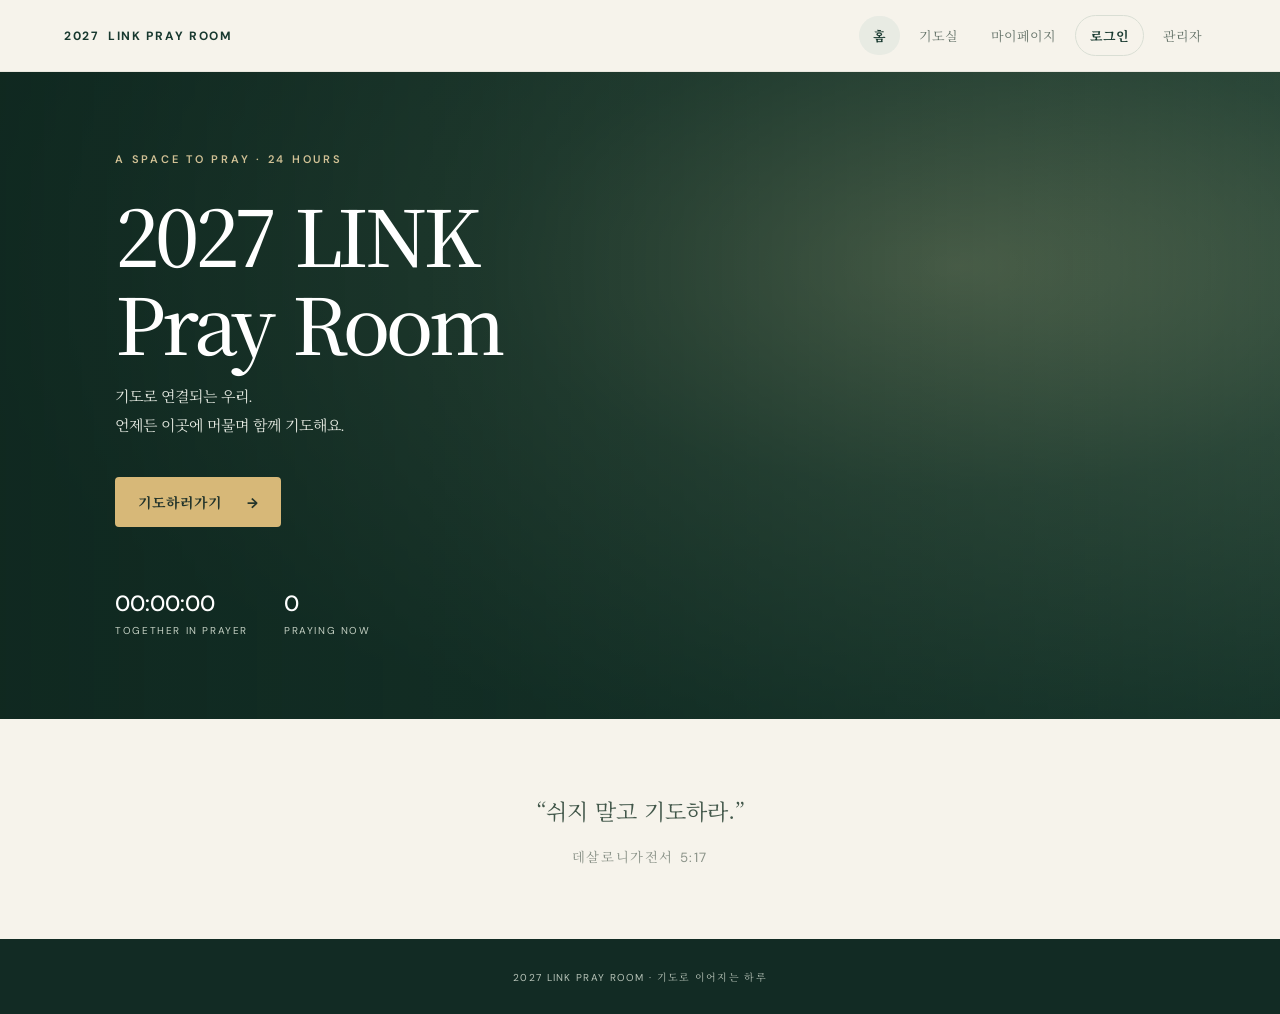
==== commit 0954b241: "Add files via upload" ====
--- a/index.html
+++ b/index.html
@@ -2,13 +2,13 @@
 <html lang="ko"><head><meta charset="utf-8"><meta name="viewport" content="width=device-width,initial-scale=1"><meta name="theme-color" content="#18392f"><title>2027 LINK PRAY ROOM</title>
 <style>
 @import url('https://fonts.googleapis.com/css2?family=DM+Sans:wght@400;500;600;700&family=Noto+Serif+KR:wght@400;500;600;700&display=swap');:root{--green:#18392f;--deep:#122b24;--sage:#a6b9a5;--cream:#f6f3eb;--ink:#23332d;--muted:#7e8981;--line:#e4e5dc;--gold:#d7b878}*{box-sizing:border-box}body{margin:0;background:var(--cream);color:var(--ink);font-family:'DM Sans','Noto Serif KR',sans-serif}button,input,textarea,select{font:inherit}button{cursor:pointer}.top{height:72px;padding:0 max(5vw,24px);display:flex;align-items:center;justify-content:space-between;background:#f6f3ebee;border-bottom:1px solid #e8e6dd;position:sticky;top:0;z-index:5}.brand{display:flex;gap:11px;align-items:center;font-size:12px;letter-spacing:.14em;font-weight:700;color:var(--green)}.mark{width:31px;height:31px;border-radius:50%;background:var(--green);color:#f7f3e8;display:grid;place-items:center;font-family:serif;font-size:17px}.nav{display:flex;gap:5px;align-items:center}.nav button,.textbtn{border:0;background:transparent;color:#66746a;padding:10px 14px;border-radius:30px;font-size:13px}.nav button.active{background:#e8ebe3;color:var(--green);font-weight:700}.nav .login{color:var(--green);font-weight:700;border:1px solid #d9ded4}.page{display:none}.page.active{display:block}.hero{min-height:620px;background:linear-gradient(90deg,#0e261edb,#132f2575),radial-gradient(ellipse at 75% 30%,#8b9874,#405c49 35%,#19382e 75%);color:#fff;display:flex;align-items:center;padding:80px max(9vw,30px);position:relative;overflow:hidden}.hero:after{content:'✳';position:absolute;right:12%;top:5%;font-size:360px;color:#ffffff08;font-family:serif}.hero-inner{max-width:650px;position:relative;z-index:1}.eyebrow{font-size:11px;letter-spacing:.25em;color:#d1c195;font-weight:600}.hero h1{font:500 clamp(42px,7vw,78px)/1.13 'Noto Serif KR',serif;letter-spacing:-.055em;margin:23px 0 18px}.hero p{font-size:15px;line-height:1.9;color:#e2e7df}.primary{background:var(--gold);color:#23342b;border:0;border-radius:4px;padding:15px 23px;font-size:14px;font-weight:700;margin-top:22px}.primary:disabled{opacity:.55;cursor:wait}.arrow{margin-left:22px}.stats{display:flex;gap:36px;margin-top:62px}.stat b{display:block;font-size:22px;font-weight:500}.stat span{font-size:10px;letter-spacing:.16em;color:#c4d0c3}.quote{padding:72px 24px;text-align:center;color:#42574a}.quote blockquote{font:400 22px/1.8 'Noto Serif KR',serif;margin:0 auto 15px}.quote small{letter-spacing:.12em;color:#899187}.shell{max-width:1080px;margin:auto;padding:54px 24px 90px}.heading{text-align:center;margin-bottom:34px}.heading .eyebrow{color:#a4854d}.heading h2{font:500 35px 'Noto Serif KR',serif;margin:12px 0}.heading p{font-size:13px;color:var(--muted)}.room-grid{display:grid;grid-template-columns:1.35fr .8fr;gap:20px}.card{background:#fff;border:1px solid var(--line);border-radius:8px;padding:28px}.prayer-card{background:linear-gradient(145deg,#1b3b30,#29483a);color:#f5f3eb;min-height:280px;display:flex;flex-direction:column;justify-content:space-between}.prayer-card .label{font-size:10px;letter-spacing:.2em;color:#d3c08d}.prayer-card h3{font:400 25px/1.7 'Noto Serif KR',serif;max-width:540px;margin:22px 0}.prayer-card p{font-size:12px;color:#c5d0c5}.room-side h3,.card h3{font:500 17px 'Noto Serif KR',serif;margin:0 0 19px}.people{display:flex;flex-direction:column;gap:13px}.person{display:flex;align-items:center;gap:10px;font-size:13px}.dot{width:7px;height:7px;background:#80a782;border-radius:50%;box-shadow:0 0 0 4px #eaf1e9}.pill{margin-left:auto;font-size:10px;color:#839087}.empty{font-size:12px;color:var(--muted);padding:12px 0}.timer{text-align:center;padding:22px 0}.timer strong{font-size:30px;font-weight:500;letter-spacing:.08em;color:var(--green)}.timer small{display:block;color:var(--muted);font-size:11px;margin-top:8px}.actions{display:flex;gap:10px;justify-content:center}.actions .primary{margin:0;padding:12px 20px}.secondary{background:#f1f2ed;color:#3b5547;border:1px solid #e4e7de;border-radius:4px;padding:12px 18px}.music{margin-top:20px;padding:15px 17px;background:#f6f6f1;border-radius:5px;display:flex;align-items:center;gap:12px;font-size:12px;color:#506053}.music audio{width:100%;height:34px}.music small{display:block;color:#899187;margin-top:4px}.profile-grid{display:grid;grid-template-columns:.8fr 1.2fr;gap:20px}.profile-name{font:500 24px 'Noto Serif KR',serif}.bigtime{font-size:40px;color:var(--green);margin:22px 0 5px}.field{width:100%;border:1px solid var(--line);background:#fbfbf8;padding:13px;border-radius:4px;margin:7px 0 13px;color:var(--ink)}textarea.field{height:105px;resize:vertical}.topic{padding:14px;border:1px solid var(--line);border-radius:5px;margin:10px 0;font-size:13px;line-height:1.7}.topic small{display:block;color:#9a8a68;font-size:10px;margin-bottom:5px}.footer{background:var(--deep);color:#b8c4b9;text-align:center;padding:30px 20px;font-size:10px;letter-spacing:.13em}.modal{position:fixed;inset:0;z-index:20;background:#11261ecc;display:none;align-items:center;justify-content:center;padding:18px}.modal.open{display:flex}.modal-card{width:min(540px,100%);max-height:92vh;overflow:auto;background:var(--cream);padding:30px;border-radius:8px;box-shadow:0 18px 80px #0004}.modal-head{display:flex;justify-content:space-between;align-items:center}.modal-head h2{font:500 25px 'Noto Serif KR',serif;margin:0}.close{background:none;border:0;font-size:25px;color:#617067}.tabs{display:flex;gap:6px;margin:20px 0}.tabs button{flex:1;padding:11px;background:#eceee7;border:0;border-radius:4px;color:#617067}.tabs button.active{background:var(--green);color:white}.formgrid{display:grid;grid-template-columns:1fr 1fr;gap:0 12px}.formgrid label,.loginform label{display:block;font-size:11px;color:#68756c}.formgrid input,.loginform input{display:block;width:100%;padding:12px;border:1px solid var(--line);background:white;border-radius:4px;margin:6px 0 13px}.loginform{display:none}.loginform.active{display:block}.formgrid[hidden]{display:none}.modal .primary{width:100%;margin:10px 0 0}.hint{font-size:11px;color:#818a82;line-height:1.7}.toast{position:fixed;bottom:24px;left:50%;transform:translateX(-50%);background:#213b30;color:white;padding:12px 18px;border-radius:5px;font-size:12px;opacity:0;pointer-events:none;transition:.2s;z-index:30}.toast.show{opacity:1}.adminbox{max-width:650px;margin:20px auto}.adminbox p{font-size:12px;color:var(--muted);line-height:1.8}.adminbox input[type=file]{display:block;margin:15px 0}.hidden{display:none!important}.profile-label{display:block;font-size:11px;color:#68756c}.answer-box{margin-top:13px;padding:13px;background:#f4f4ee;border:1px solid #e6e7df;border-radius:4px;color:#59655c}.answer-box strong{display:block;font-size:11px;color:#7f8b7e;margin-bottom:6px}.response-button{border:0;background:transparent;color:#55725f;padding:8px 0 0;font-size:11px}.response-editor{margin-top:10px}.topic-actions{display:flex;gap:14px;margin-top:5px}.topic-actions .response-button{padding:8px 0}.topic-actions .response-button:hover{text-decoration:underline}@media(max-width:700px){.top{height:62px;padding:0 13px}.brand{font-size:9px;letter-spacing:.1em}.mark{width:27px;height:27px}.nav{gap:0}.nav button{padding:9px 8px;font-size:10px}.hero{min-height:570px;padding:55px 25px}.hero h1{font-size:47px}.stats{gap:22px}.room-grid,.profile-grid{grid-template-columns:1fr}.shell{padding:43px 15px 70px}.card{padding:21px}.formgrid{grid-template-columns:1fr}.modal-card{padding:22px}}
-</style><style>.music{display:flex;flex-wrap:nowrap;align-items:center}.music>span{flex:0 0 auto}.music>div{flex:1 1 180px;min-width:100px}.music audio{flex:1 1 240px;width:auto;min-width:180px}@media(max-width:700px){.music{flex-wrap:wrap}.music>div{flex:1 1 120px}.music audio{flex:1 1 calc(100% - 27px);width:calc(100% - 27px);min-width:0;margin-left:27px}}</style><style>.music{display:flex;flex-wrap:nowrap;align-items:center}.music>span{flex:0 0 auto}.music>div{flex:1 1 180px;min-width:100px}.music audio{flex:1 1 240px;width:auto;min-width:180px}@media(max-width:700px){.music{flex-wrap:wrap}.music>div{flex:1 1 120px}.music audio{flex:1 1 calc(100% - 27px);width:calc(100% - 27px);min-width:0;margin-left:27px}}</style><style>.youtube-wrap{margin-top:14px;border-radius:5px;overflow:hidden;background:#111}.youtube-wrap iframe{display:block;width:100%;min-height:200px;aspect-ratio:16/9;border:0}.admin-global-total{display:flex;justify-content:space-between;align-items:center;padding:12px 0;border-bottom:1px solid var(--line);font-size:12px}.admin-global-total strong{font-size:18px;color:var(--green)}.admin-person-row{display:grid;grid-template-columns:minmax(120px,1fr) auto auto;align-items:center;gap:12px;padding:11px 0;border-bottom:1px solid var(--line)}.admin-person-row>div{min-width:0}.admin-person-row b,.admin-person-row small{display:block}.admin-person-row b{font-size:12px}.admin-person-row small{font-size:10px;color:var(--muted);margin-top:4px}.admin-person-row>strong{font-size:12px;white-space:nowrap}.admin-person-row button{padding:8px 10px;font-size:11px;white-space:nowrap}@media(max-width:700px){.top{height:auto;min-height:62px;flex-wrap:wrap;gap:8px;padding:10px 13px}.brand{font-size:9px;letter-spacing:.1em}.nav{width:100%;overflow-x:auto;justify-content:flex-start;scrollbar-width:none}.nav::-webkit-scrollbar{display:none}.nav button{flex:0 0 auto;white-space:nowrap}.hero .stats{flex-wrap:wrap}.adminbox{padding:18px}.admin-person-row{grid-template-columns:minmax(0,1fr) auto;gap:9px}.admin-person-row>div{grid-column:1/3}.admin-person-row button{width:100%}.youtube-wrap iframe{min-height:200px}}</style><style>@media(max-width:700px){.top{height:auto;min-height:60px;flex-wrap:wrap;gap:8px;padding:10px 12px}.brand{font-size:10px;letter-spacing:.08em}.nav{width:100%;overflow-x:auto;justify-content:flex-start;gap:3px;scrollbar-width:none}.nav::-webkit-scrollbar{display:none}.nav button{flex:0 0 auto;min-height:42px;padding:10px 12px;font-size:12px;white-space:nowrap}.hero{min-height:calc(100svh - 106px);padding:48px 22px}.hero h1{font-size:clamp(40px,12vw,56px)}.hero p{font-size:14px}.hero:after{right:-18%;font-size:240px}.stats{gap:18px;margin-top:42px}.stat{min-width:105px}.stat b{font-size:19px}.shell{padding:32px 14px 54px}.heading{margin-bottom:23px}.heading h2{font-size:29px}.heading p{line-height:1.7}.room-grid,.profile-grid{grid-template-columns:minmax(0,1fr);gap:14px}.card{padding:18px}.prayer-card{min-height:240px}.prayer-card h3{font-size:21px;line-height:1.65}.actions{gap:8px}.actions button{flex:1;min-height:48px;padding:12px 8px!important}.timer strong{font-size:28px}.music{flex-wrap:wrap;gap:10px}.music>div{flex:1 1 calc(100% - 40px);min-width:0}.music audio{width:100%;min-width:0}.youtube-wrap{width:100%}.adminbox{margin:0;padding:18px}.admin-person-row{grid-template-columns:minmax(0,1fr) auto;gap:8px}.admin-person-row>div{grid-column:1/3}.admin-person-row button{width:100%;min-height:42px}.formgrid{grid-template-columns:1fr}.field{font-size:16px;padding:13px}.modal{padding:10px;align-items:flex-end}.modal-card{width:100%;max-height:92svh;padding:20px;border-radius:12px 12px 6px 6px}.modal-head h2{font-size:22px}.modal .primary,.modal .secondary{min-height:46px}.footer{padding:24px 14px;line-height:1.7}.toast{width:calc(100% - 28px);bottom:14px;text-align:center}.topic{overflow-wrap:anywhere}.profile-details{line-height:1.8}.signed-out{text-align:center}}@media(min-width:701px) and (max-width:900px){.top{padding:0 20px}.nav button{padding:9px 10px}.shell{padding-right:20px;padding-left:20px}.room-grid{grid-template-columns:1.1fr .9fr}}</style><style>.room-topic-list{display:grid;gap:18px}.room-topic-entry{padding:0 0 16px;border-bottom:1px solid #ffffff26}.room-topic-entry:last-child{padding-bottom:0;border-bottom:0}.room-topic-entry h3{font:500 18px/1.5 'Noto Serif KR',serif;margin:0 0 7px;color:#e5d7a9}.room-topic-entry p{font:400 16px/1.8 'Noto Serif KR',serif;margin:0;color:#f5f3eb;white-space:pre-wrap}.shared-topic-entry{padding:16px;margin:12px 0;background:#f7f7f2;border:1px solid var(--line);border-radius:6px}.shared-topic-entry .field{margin:6px 0 10px}.admin-group{padding:15px 0;border-bottom:1px solid var(--line)}.admin-group>h4{display:flex;justify-content:space-between;align-items:center;margin:0 0 10px;color:var(--green);font-size:16px}.admin-group>h4 span,.admin-darabang-group>h5 span{font-size:11px;color:var(--muted);font-weight:400}.admin-darabang-group{padding:10px 0 4px 14px;border-left:2px solid #e7e8df}.admin-darabang-group>h5{display:flex;justify-content:space-between;margin:0 0 8px;font-size:13px;font-weight:600;color:#526658}.shared-topic-title{font:500 14px 'Noto Serif KR',serif;margin:0 0 7px;color:var(--green)}@media(max-width:700px){.room-topic-entry p{font-size:15px}.shared-topic-entry{padding:12px}.admin-darabang-group{padding-left:10px}}</style><style>.shared-prayer-tabs{flex-wrap:wrap;margin:16px 0}.shared-prayer-tabs button{font-size:12px}.shared-prayer-tabs button.active{background:var(--green);color:#fff}.personal-topic-choices{display:grid;grid-template-columns:repeat(auto-fit,minmax(150px,1fr));gap:9px}.personal-topic-choice{display:flex;align-items:center;justify-content:space-between;gap:10px;padding:13px;background:#f7f8f3;border:1px solid var(--line);border-radius:5px;color:var(--ink);text-align:left}.personal-topic-choice:hover{border-color:#a6b9a5;background:#f0f3eb}.personal-topic-choice span{font-size:13px;font-weight:600}.personal-topic-choice small{font-size:10px;color:var(--muted);white-space:nowrap}.personal-topic-breadcrumb{display:flex;align-items:center;gap:8px;flex-wrap:wrap;margin:4px 0 16px;color:var(--muted);font-size:12px}.personal-topic-heading{font:500 16px 'Noto Serif KR',serif;color:var(--green);margin:8px 0 12px}.admin-group{margin:12px 0}.admin-group>h4{margin-bottom:10px}@media(max-width:700px){.shared-prayer-tabs{display:grid;grid-template-columns:1fr}.shared-prayer-tabs button{min-height:42px}.personal-topic-choices{grid-template-columns:1fr}.personal-topic-choice{min-height:48px}}</style><style>.hero:after{display:none!important;content:none!important}</style></head><body>
+</style><style>.music{display:flex;flex-wrap:nowrap;align-items:center}.music>span{flex:0 0 auto}.music>div{flex:1 1 180px;min-width:100px}.music audio{flex:1 1 240px;width:auto;min-width:180px}@media(max-width:700px){.music{flex-wrap:wrap}.music>div{flex:1 1 120px}.music audio{flex:1 1 calc(100% - 27px);width:calc(100% - 27px);min-width:0;margin-left:27px}}</style><style>.music{display:flex;flex-wrap:nowrap;align-items:center}.music>span{flex:0 0 auto}.music>div{flex:1 1 180px;min-width:100px}.music audio{flex:1 1 240px;width:auto;min-width:180px}@media(max-width:700px){.music{flex-wrap:wrap}.music>div{flex:1 1 120px}.music audio{flex:1 1 calc(100% - 27px);width:calc(100% - 27px);min-width:0;margin-left:27px}}</style><style>.youtube-wrap{margin-top:14px;border-radius:5px;overflow:hidden;background:#111}.youtube-wrap iframe{display:block;width:100%;min-height:200px;aspect-ratio:16/9;border:0}.admin-global-total{display:flex;justify-content:space-between;align-items:center;padding:12px 0;border-bottom:1px solid var(--line);font-size:12px}.admin-global-total strong{font-size:18px;color:var(--green)}.admin-person-row{display:grid;grid-template-columns:minmax(120px,1fr) auto auto;align-items:center;gap:12px;padding:11px 0;border-bottom:1px solid var(--line)}.admin-person-row>div{min-width:0}.admin-person-row b,.admin-person-row small{display:block}.admin-person-row b{font-size:12px}.admin-person-row small{font-size:10px;color:var(--muted);margin-top:4px}.admin-person-row>strong{font-size:12px;white-space:nowrap}.admin-person-row button{padding:8px 10px;font-size:11px;white-space:nowrap}@media(max-width:700px){.top{height:auto;min-height:62px;flex-wrap:wrap;gap:8px;padding:10px 13px}.brand{font-size:9px;letter-spacing:.1em}.nav{width:100%;overflow-x:auto;justify-content:flex-start;scrollbar-width:none}.nav::-webkit-scrollbar{display:none}.nav button{flex:0 0 auto;white-space:nowrap}.hero .stats{flex-wrap:wrap}.adminbox{padding:18px}.admin-person-row{grid-template-columns:minmax(0,1fr) auto;gap:9px}.admin-person-row>div{grid-column:1/3}.admin-person-row button{width:100%}.youtube-wrap iframe{min-height:200px}}</style><style>@media(max-width:700px){.top{height:auto;min-height:60px;flex-wrap:wrap;gap:8px;padding:10px 12px}.brand{font-size:10px;letter-spacing:.08em}.nav{width:100%;overflow-x:auto;justify-content:flex-start;gap:3px;scrollbar-width:none}.nav::-webkit-scrollbar{display:none}.nav button{flex:0 0 auto;min-height:42px;padding:10px 12px;font-size:12px;white-space:nowrap}.hero{min-height:calc(100svh - 106px);padding:48px 22px}.hero h1{font-size:clamp(40px,12vw,56px)}.hero p{font-size:14px}.hero:after{right:-18%;font-size:240px}.stats{gap:18px;margin-top:42px}.stat{min-width:105px}.stat b{font-size:19px}.shell{padding:32px 14px 54px}.heading{margin-bottom:23px}.heading h2{font-size:29px}.heading p{line-height:1.7}.room-grid,.profile-grid{grid-template-columns:minmax(0,1fr);gap:14px}.card{padding:18px}.prayer-card{min-height:240px}.prayer-card h3{font-size:21px;line-height:1.65}.actions{gap:8px}.actions button{flex:1;min-height:48px;padding:12px 8px!important}.timer strong{font-size:28px}.music{flex-wrap:wrap;gap:10px}.music>div{flex:1 1 calc(100% - 40px);min-width:0}.music audio{width:100%;min-width:0}.youtube-wrap{width:100%}.adminbox{margin:0;padding:18px}.admin-person-row{grid-template-columns:minmax(0,1fr) auto;gap:8px}.admin-person-row>div{grid-column:1/3}.admin-person-row button{width:100%;min-height:42px}.formgrid{grid-template-columns:1fr}.field{font-size:16px;padding:13px}.modal{padding:10px;align-items:flex-end}.modal-card{width:100%;max-height:92svh;padding:20px;border-radius:12px 12px 6px 6px}.modal-head h2{font-size:22px}.modal .primary,.modal .secondary{min-height:46px}.footer{padding:24px 14px;line-height:1.7}.toast{width:calc(100% - 28px);bottom:14px;text-align:center}.topic{overflow-wrap:anywhere}.profile-details{line-height:1.8}.signed-out{text-align:center}}@media(min-width:701px) and (max-width:900px){.top{padding:0 20px}.nav button{padding:9px 10px}.shell{padding-right:20px;padding-left:20px}.room-grid{grid-template-columns:1.1fr .9fr}}</style><style>.room-topic-list{display:grid;gap:18px}.room-topic-entry{padding:0 0 16px;border-bottom:1px solid #ffffff26}.room-topic-entry:last-child{padding-bottom:0;border-bottom:0}.room-topic-entry h3{font:500 18px/1.5 'Noto Serif KR',serif;margin:0 0 7px;color:#e5d7a9}.room-topic-entry p{font:400 16px/1.8 'Noto Serif KR',serif;margin:0;color:#f5f3eb;white-space:pre-wrap}.shared-topic-entry{padding:16px;margin:12px 0;background:#f7f7f2;border:1px solid var(--line);border-radius:6px}.shared-topic-entry .field{margin:6px 0 10px}.admin-group{padding:15px 0;border-bottom:1px solid var(--line)}.admin-group>h4{display:flex;justify-content:space-between;align-items:center;margin:0 0 10px;color:var(--green);font-size:16px}.admin-group>h4 span,.admin-darabang-group>h5 span{font-size:11px;color:var(--muted);font-weight:400}.admin-darabang-group{padding:10px 0 4px 14px;border-left:2px solid #e7e8df}.admin-darabang-group>h5{display:flex;justify-content:space-between;margin:0 0 8px;font-size:13px;font-weight:600;color:#526658}.shared-topic-title{font:500 14px 'Noto Serif KR',serif;margin:0 0 7px;color:var(--green)}@media(max-width:700px){.room-topic-entry p{font-size:15px}.shared-topic-entry{padding:12px}.admin-darabang-group{padding-left:10px}}</style><style>.shared-prayer-tabs{flex-wrap:wrap;margin:16px 0}.shared-prayer-tabs button{font-size:12px}.shared-prayer-tabs button.active{background:var(--green);color:#fff}.personal-topic-choices{display:grid;grid-template-columns:repeat(auto-fit,minmax(150px,1fr));gap:9px}.personal-topic-choice{display:flex;align-items:center;justify-content:space-between;gap:10px;padding:13px;background:#f7f8f3;border:1px solid var(--line);border-radius:5px;color:var(--ink);text-align:left}.personal-topic-choice:hover{border-color:#a6b9a5;background:#f0f3eb}.personal-topic-choice span{font-size:13px;font-weight:600}.personal-topic-choice small{font-size:10px;color:var(--muted);white-space:nowrap}.personal-topic-breadcrumb{display:flex;align-items:center;gap:8px;flex-wrap:wrap;margin:4px 0 16px;color:var(--muted);font-size:12px}.personal-topic-heading{font:500 16px 'Noto Serif KR',serif;color:var(--green);margin:8px 0 12px}.admin-group{margin:12px 0}.admin-group>h4{margin-bottom:10px}@media(max-width:700px){.shared-prayer-tabs{display:grid;grid-template-columns:1fr}.shared-prayer-tabs button{min-height:42px}.personal-topic-choices{grid-template-columns:1fr}.personal-topic-choice{min-height:48px}}</style><style>.hero:after{display:none!important;content:none!important}</style><style>.room-topic-entry h3{font-size:23px!important;line-height:1.45}.topic-prayer-total{display:block;margin-top:13px;color:#d8c99f;font-size:12px;letter-spacing:.03em}.completed-prayer-archive{margin-top:24px}.completed-prayer-archive>h3{margin:0 0 12px;color:var(--green)}.completed-prayer-entry{display:flex;justify-content:space-between;align-items:flex-start;gap:18px;padding:17px 0;border-top:1px solid var(--line)}.completed-prayer-entry h3{margin:0 0 6px;color:var(--green);font:600 17px/1.5 "Noto Serif KR",serif}.completed-prayer-entry p{margin:0;white-space:pre-wrap;font-size:13px;line-height:1.7}.completed-prayer-entry>small{flex:0 0 auto;color:var(--muted);font-size:11px;text-align:right}.completed-prayer-entry strong{display:inline-block;margin-top:5px;color:var(--green);font-size:13px}.admin-member-card{display:block!important;padding:14px 0!important}.admin-member-heading{display:grid;grid-template-columns:minmax(100px,1fr) minmax(180px,2fr) auto;align-items:center;gap:12px}.admin-member-heading small{font-size:11px;color:var(--muted)}.admin-member-fields{display:grid;grid-template-columns:repeat(3,minmax(0,1fr));gap:9px;margin:12px 0}.admin-member-fields label{font-size:11px;color:var(--muted)}.admin-member-fields .field{margin-top:5px}.topic-prayer-total{color:#66746a!important}.room-topic-entry .topic-prayer-total{color:#d8c99f!important}@media(max-width:600px){.completed-prayer-entry{display:block}.completed-prayer-entry>small{display:block;margin-top:10px;text-align:left}.admin-member-heading{grid-template-columns:1fr auto}.admin-member-heading small{grid-column:1/-1;grid-row:2}.admin-member-fields{grid-template-columns:1fr}.completed-prayer-archive{padding:18px}}</style></head><body>
 <header class="top"><div class="brand">2027&nbsp; LINK PRAY ROOM</div><nav class="nav"><button class="active" data-page="home">홈</button><button data-page="room">기도실</button><button data-page="mypage">마이페이지</button><button id="authButton" class="login">로그인</button><button id="logoutButton" class="login hidden">로그아웃</button><button id="adminNav" data-page="admin">관리자</button></nav></header>
 <main><section id="home" class="page active"><div class="hero"><div class="hero-inner"><div class="eyebrow">A SPACE TO PRAY · 24 HOURS</div><h1>2027 LINK<br>Pray Room</h1><p>기도로 연결되는 우리.<br>언제든 이곳에 머물며 함께 기도해요.</p><button class="primary" id="goRoom">기도하러가기 <span class="arrow">→</span></button><div class="stats"><div class="stat"><b id="homeTotal">00:00:00</b><span>TOGETHER IN PRAYER</span></div><div id="homeMyStat" class="stat hidden"><b id="homeMyTotal">00:00:00</b><span>MY PRAYER TIME</span></div><div class="stat"><b id="homeCount">0</b><span>PRAYING NOW</span></div></div></div></div><div class="quote"><blockquote>“쉬지 말고 기도하라.”</blockquote><small>데살로니가전서 5:17</small></div><footer class="footer">2027 LINK PRAY ROOM · 기도로 이어지는 하루</footer></section>
-<section id="room" class="page"><div class="shell"><div class="heading"><div class="eyebrow">THE PRAYER ROOM</div><h2>지금, 함께 기도해요</h2><p>기도할 자리를 찾는 누구에게나 열려 있는 공간입니다.</p></div><div class="room-grid"><div><div class="card prayer-card"><div id="roomTopic" class="room-topic-list"></div></div><div class="card" style="margin-top:18px;text-align:center"><div class="timer"><strong id="timer">00:00:00</strong><small id="timerHint">로그인 후 기도를 시작할 수 있어요</small></div><div class="actions"><button class="primary" id="startBtn">기도 시작</button><button class="secondary hidden" id="stopBtn">기도 마치기</button></div><div class="music"><span style="font-size:18px">♫</span><div><b id="musicName">배경음악</b></div><audio id="audio" controls loop></audio></div><div id="youtubeWrap" class="youtube-wrap hidden"><iframe id="youtubePlayer" title="배경음악 YouTube player" loading="lazy" allow="autoplay; encrypted-media; picture-in-picture" allowfullscreen></iframe></div></div></div><aside class="card room-side"><h3>기도실에 함께 있는 사람 <span class="pill" id="countLabel">0명</span></h3><div id="people" class="people"><div class="empty">불러오는 중…</div></div><div class="topic" style="margin-top:25px;background:#f8f8f3"><small>함께하는 기도</small>각자의 자리에서 드리는 기도가 하나로 이어집니다.</div></aside></div></div></section>
-<section id="mypage" class="page"><div class="shell"><div class="heading"><div class="eyebrow">MY PRAYER JOURNEY</div><h2>마이페이지</h2><p>나의 기도 여정과 기도제목을 기록해요.</p></div><div id="signedOut" class="card signed-out">마이페이지를 보려면 로그인해 주세요.<br><button class="primary" onclick="openAuth('login')">로그인</button></div><div id="myContent" class="profile-grid hidden"><div class="card"><div class="profile-name"><span id="myName">기도자</span>님</div><div class="bigtime" id="myTotal">00:00:00</div><div class="hint">나의 누적 기도시간</div><div id="myProfileDetails" class="hint profile-details"></div><form id="profileForm"><h3>회원정보</h3><label class="profile-label">이름<input id="profileName" class="field" required></label><label class="profile-label">휴대폰 번호<input id="profilePhone" class="field" type="tel" inputmode="numeric" placeholder="010-0000-0000" required></label><label class="profile-label">기수<input id="profileCohort" class="field" required></label><label class="profile-label">그룹<input id="profileGroup" class="field" required></label><label class="profile-label">다락방<input id="profileDarabang" class="field" required></label><label class="profile-label">순<input id="profileSoon" class="field" required></label><button class="secondary" type="submit">회원정보 저장</button></form><hr><h3>이메일 변경</h3><label class="profile-label">이메일<input id="profileEmailInput" class="field" type="email" required></label><button class="secondary" id="requestEmailChange" type="button">변경 인증메일 보내기</button><p class="hint" id="emailChangeStatus">새 이메일 인증 후 비밀번호를 입력해 변경을 확정해 주세요.</p><div id="emailReauthBox" class="hidden"><label class="profile-label">현재 비밀번호<input id="emailReauthPassword" class="field" type="password" autocomplete="current-password"></label><button class="secondary" id="confirmEmailChange" type="button">이메일 변경 확정</button></div><hr><h3>비밀번호 변경</h3><label class="profile-label">새 비밀번호<input id="newPassword" class="field" type="password" autocomplete="new-password" minlength="8" placeholder="8자 이상" required></label><label class="profile-label">새 비밀번호 확인<input id="confirmNewPassword" class="field" type="password" autocomplete="new-password" minlength="8" required></label><button class="secondary" id="changePasswordBtn" type="button">비밀번호 변경</button></div><div class="card"><h3>나의 기도제목</h3><p class="hint">나만 볼 수 있는 기도제목을 기록해요.</p><textarea id="myTopicInput" class="field" placeholder="나의 기도제목을 적어주세요."></textarea><button class="primary" id="saveTopic" type="button">기도제목 저장</button><div id="myTopics" class="topic-list"></div></div></div></div></section>
+<section id="room" class="page"><div class="shell"><div class="heading"><div class="eyebrow">THE PRAYER ROOM</div><h2>지금, 함께 기도해요</h2><p>기도할 자리를 찾는 누구에게나 열려 있는 공간입니다.</p></div><div class="room-grid"><div><div class="card prayer-card"><div id="roomTopic" class="room-topic-list"></div></div><div class="card" style="margin-top:18px;text-align:center"><div class="timer"><strong id="timer">00:00:00</strong><small id="timerHint">로그인 후 기도를 시작할 수 있어요</small></div><div class="actions"><button class="primary" id="startBtn">기도 시작</button><button class="secondary hidden" id="stopBtn">기도 마치기</button></div><div class="music"><span style="font-size:18px">♫</span><div><b id="musicName">배경음악</b></div><audio id="audio" controls loop></audio></div><div id="youtubeWrap" class="youtube-wrap hidden"><iframe id="youtubePlayer" title="배경음악 YouTube player" loading="lazy" allow="autoplay; encrypted-media; picture-in-picture" allowfullscreen></iframe></div></div></div><aside class="card room-side"><h3>기도실에 함께 있는 사람 <span class="pill" id="countLabel">0명</span></h3><div id="people" class="people"><div class="empty">불러오는 중…</div></div><div class="topic" style="margin-top:25px;background:#f8f8f3"><small>함께하는 기도</small>각자의 자리에서 드리는 기도가 하나로 이어집니다.</div></aside></div><section id="completedPrayerArchive" class="card completed-prayer-archive hidden"><h3>이전 기도제목</h3><div id="completedPrayerTopics"></div></section></div></section>
+<section id="mypage" class="page"><div class="shell"><div class="heading"><div class="eyebrow">MY PRAYER JOURNEY</div><h2>마이페이지</h2><p>나의 기도 여정과 기도제목을 기록해요.</p></div><div id="signedOut" class="card signed-out">마이페이지를 보려면 로그인해 주세요.<br><button class="primary" onclick="openAuth('login')">로그인</button></div><div id="myContent" class="profile-grid hidden"><div class="card"><div class="profile-name"><span id="myName">기도자</span>님</div><div class="bigtime" id="myTotal">00:00:00</div><div class="hint">나의 누적 기도시간</div><div id="myProfileDetails" class="hint profile-details"></div><form id="profileForm"><h3>회원정보</h3><label class="profile-label">이름<input id="profileName" class="field" required></label><label class="profile-label">휴대폰 번호<input id="profilePhone" class="field" type="tel" inputmode="numeric" placeholder="010-0000-0000" required></label><label class="profile-label">기수<input id="profileCohort" class="field" required></label><label class="profile-label">그룹<select id="profileGroup" class="field" required><option value="">그룹 선택</option></select></label><label class="profile-label">다락방<select id="profileDarabang" class="field" required><option value="">다락방 선택</option></select></label><label class="profile-label">순<select id="profileSoon" class="field" required><option value="">순 선택</option></select></label><button class="secondary" type="submit">회원정보 저장</button></form><hr><h3>이메일 변경</h3><label class="profile-label">이메일<input id="profileEmailInput" class="field" type="email" required></label><button class="secondary" id="requestEmailChange" type="button">변경 인증메일 보내기</button><p class="hint" id="emailChangeStatus">새 이메일 주소로 인증메일을 보내고, 메일의 링크를 열어 변경을 완료해 주세요.</p><hr><h3>비밀번호 변경</h3><label class="profile-label">새 비밀번호<input id="newPassword" class="field" type="password" autocomplete="new-password" minlength="8" placeholder="8자 이상" required></label><label class="profile-label">새 비밀번호 확인<input id="confirmNewPassword" class="field" type="password" autocomplete="new-password" minlength="8" required></label><button class="secondary" id="changePasswordBtn" type="button">비밀번호 변경</button></div><div class="card"><h3>나의 기도제목</h3><p class="hint">나만 볼 수 있는 기도제목을 기록해요.</p><textarea id="myTopicInput" class="field" placeholder="나의 기도제목을 적어주세요."></textarea><button class="primary" id="saveTopic" type="button">기도제목 저장</button><div id="myTopics" class="topic-list"></div></div></div></div></section>
 <section id="admin" class="page"><div class="shell"><div class="heading"><div class="eyebrow">ROOM SETTINGS</div><h2>관리자 설정</h2><p>기도실의 공통 기도제목과 배경음악을 관리합니다.</p></div><div class="card adminbox"><div class="admin-tools"><h3>기도시간 초기화</h3><p>전체 또는 회원별 기도시간을 초기화합니다. 진행 중인 기도는 초기화 시각부터 다시 계산됩니다.</p><button class="secondary" id="resetAllPrayerTime" type="button">전체 기도시간 초기화</button><div id="adminPrayerTotals" style="margin-top:14px"><div class="empty">관리자 메뉴에서 불러옵니다.</div></div></div><hr style="border:0;border-top:1px solid var(--line);margin:25px 0"><h3>공통 기도제목 작성</h3><p>각 항목의 이름과 내용을 입력하세요. 여러 항목을 한 번에 게시할 수 있어요.</p><div id="sharedTopicDrafts"></div><button class="secondary" id="addSharedTopicDraft" type="button">+ 기도제목 추가</button><button class="primary" id="saveAdminTopic" type="button">입력한 기도제목 게시</button><div style="margin-top:24px"><h3>공통 기도제목 관리</h3><div id="sharedPrayerTabs" class="tabs shared-prayer-tabs"><button type="button" data-shared-status="published" data-status-label="게시">게시 (0)</button><button type="button" data-shared-status="unpublished" data-status-label="미게시">미게시 (0)</button><button type="button" data-shared-status="completed" data-status-label="완료 · 이전 기도제목">완료 · 이전 기도제목 (0)</button></div><div id="adminPrayerHistory"><div class="empty">관리자 메뉴에서 불러옵니다.</div></div></div><hr style="border:0;border-top:1px solid var(--line);margin:25px 0"><h3>회원 개인 기도제목</h3><p>처음에는 그룹과 다락방을 보고, 다락방을 선택하면 순 목록이 나와요. 순을 선택하면 해당 순의 기도제목을 확인할 수 있습니다.</p><div id="adminPersonalTopics"><div class="empty">관리자 메뉴에서 불러옵니다.</div></div><hr style="border:0;border-top:1px solid var(--line);margin:25px 0"><h3>배경음악</h3><p>음원 파일을 올리거나 YouTube 영상 링크를 등록할 수 있습니다. 마지막으로 설정한 방식 하나만 재생됩니다. 기도 시작 버튼을 누르면 재생돼요.</p><label class="profile-label">YouTube 영상 링크<input id="youtubeUrl" class="field" type="url" placeholder="https://www.youtube.com/watch?v=..."></label><button class="secondary" id="saveYoutubeLink" type="button">YouTube 링크 사용</button><div id="uploadStatus" class="hint" style="margin:10px 0"></div><label class="profile-label" style="margin-top:18px">또는 음원 파일 업로드<input type="file" id="audioFile" accept="audio/*"></label></div></div></section></main>
-<div id="authModal" class="modal"><div class="modal-card"><div class="modal-head"><h2>기도실에 함께하기</h2><button class="close" id="closeModal">×</button></div><div class="tabs"><button class="active" data-auth-tab="login">로그인</button><button data-auth-tab="signup">회원가입</button></div><form id="loginForm" class="loginform active"><label>연락처 또는 이메일<input name="identifier" autocomplete="username" placeholder="010-0000-0000 또는 you@example.com" required></label><label>비밀번호<input name="password" type="password" autocomplete="current-password" required></label><button class="primary">로그인</button><button class="textbtn" id="showPasswordReset" type="button">비밀번호를 잊으셨나요?</button><div id="passwordResetBox" class="hidden"><label>가입한 이메일<input id="resetEmail" type="email" autocomplete="email" placeholder="you@example.com"></label><button class="secondary" id="sendPasswordReset" type="button">재설정 이메일 보내기</button></div><p class="hint">관리자는 관리자 계정으로 로그인한 뒤 상단의 관리자 메뉴를 이용하세요.</p></form><form id="signupForm" class="loginform"><div class="formgrid"><label>연락처<input name="phone" type="tel" autocomplete="tel" placeholder="010-0000-0000" required></label><label>이메일<input name="email" type="email" autocomplete="email" required></label><label>이름<input name="name" autocomplete="name" required></label><label>기수<input name="cohort" required></label><label>그룹<input name="group_name" required></label><label>다락방<input name="darabang" required></label><label>순<input name="soon" required></label><label>비밀번호<input name="password" type="password" autocomplete="new-password" minlength="8" required></label></div><button class="secondary" id="verifyEmailBtn" type="button">이메일 인증메일 보내기</button><p class="hint" id="emailVerifyStatus">이메일 인증을 먼저 진행해 주세요.</p><button class="primary" id="completeSignup" disabled>회원가입</button><p class="hint">인증메일 링크를 열어 이메일을 인증한 뒤 이 화면으로 돌아와 회원가입을 눌러주세요.</p></form></div></div>
+<div id="authModal" class="modal"><div class="modal-card"><div class="modal-head"><h2>기도실에 함께하기</h2><button class="close" id="closeModal">×</button></div><div class="tabs"><button class="active" data-auth-tab="login">로그인</button><button data-auth-tab="signup">회원가입</button></div><form id="loginForm" class="loginform active"><label>연락처 또는 이메일<input name="identifier" autocomplete="username" placeholder="010-0000-0000 또는 you@example.com" required></label><label>비밀번호<input name="password" type="password" autocomplete="current-password" required></label><button class="primary">로그인</button><button class="textbtn" id="showPasswordReset" type="button">비밀번호를 잊으셨나요?</button><div id="passwordResetBox" class="hidden"><label>가입한 이메일<input id="resetEmail" type="email" autocomplete="email" placeholder="you@example.com"></label><button class="secondary" id="sendPasswordReset" type="button">재설정 이메일 보내기</button></div><p class="hint">관리자는 관리자 계정으로 로그인한 뒤 상단의 관리자 메뉴를 이용하세요.</p></form><form id="signupForm" class="loginform"><div class="formgrid"><label>연락처<input name="phone" type="tel" autocomplete="tel" placeholder="010-0000-0000" required></label><label>이메일<input name="email" type="email" autocomplete="email" required></label><label>이름<input name="name" autocomplete="name" required></label><label>기수<input name="cohort" required></label><label>그룹<select id="signupGroup" name="group_name" required><option value="">그룹 선택</option></select></label><label>다락방<select id="signupDarabang" name="darabang" required><option value="">다락방 선택</option></select></label><label>순<select id="signupSoon" name="soon" required><option value="">순 선택</option></select></label><label>비밀번호<input name="password" type="password" autocomplete="new-password" minlength="8" required></label></div><button class="secondary" id="verifyEmailBtn" type="button">이메일 인증메일 보내기</button><p class="hint" id="emailVerifyStatus">이메일 인증을 먼저 진행해 주세요.</p><button class="primary" id="completeSignup" disabled>회원가입</button><p class="hint">인증메일 링크를 열어 이메일을 인증한 뒤 이 화면으로 돌아와 회원가입을 눌러주세요.</p></form></div></div>
 <div id="reauthModal" class="modal"><form id="reauthForm" class="modal-card"><div class="modal-head"><h2>비밀번호 확인</h2><button class="close" id="closeReauth" type="button">×</button></div><p class="hint">마이페이지를 열려면 계정 비밀번호를 다시 입력해 주세요.</p><input id="reauthPassword" class="field" type="password" autocomplete="current-password" required><button class="primary">확인</button></form></div><div id="passwordRecoveryModal" class="modal"><form id="passwordRecoveryForm" class="modal-card"><div class="modal-head"><h2>새 비밀번호 설정</h2></div><p class="hint">이메일 인증이 완료됐어요. 새 비밀번호를 입력해 주세요.</p><label class="profile-label">새 비밀번호<input id="recoveryPassword" class="field" type="password" autocomplete="new-password" minlength="8" required></label><label class="profile-label">새 비밀번호 확인<input id="recoveryPasswordConfirm" class="field" type="password" autocomplete="new-password" minlength="8" required></label><button class="primary">비밀번호 저장</button></form></div><div class="toast" id="toast"></div>
 <script type="module">
 let createClient = null;
@@ -27,6 +27,36 @@
   return `${digits.slice(0, 3)}-${digits.slice(3, 7)}-${digits.slice(7)}`;
 };
 const phoneDigits = (value) => String(value || '').replace(/\D/g, '');
+const GROUP_CHOICES = ['링크'];
+const DARABANG_CHOICES = ['본부', '마태', '마가', '누가', '요한'];
+const SOON_CHOICES = {
+  '본부': ['링본'],
+  '마태': ['다락방장', '오윤 순', '심수정 순', '김이영 순', '김미선 순', '김정운 순', '한영욱 순'],
+  '마가': ['다락방장', '박효진 순', '이예진 순', '석지민 순', '김예선 순', '송민우 순', '정다혜 순'],
+  '누가': ['다락방장', '임종성 순', '김승주 순', '황형경 순', '양예은 순', '이다윤 순', '주혜령 순'],
+  '요한': ['다락방장', '이재훈 순', '정하영 순', '구윤영 순', '방주원 순', '임태이 순', '전동하 순']
+};
+const sharedPrayerTotals = new Map();
+function fillSelect(select, options, placeholder, selected = '') {
+  if (!select) return;
+  select.innerHTML = `<option value="">${esc(placeholder)}</option>${options.map((value) => `<option value="${esc(value)}">${esc(value)}</option>`).join('')}`;
+  select.value = options.includes(selected) ? selected : '';
+}
+function populateProfileChoices(prefix, values = {}) {
+  const group = $(`#${prefix}Group`), room = $(`#${prefix}Darabang`), soon = $(`#${prefix}Soon`);
+  fillSelect(group, GROUP_CHOICES, '그룹 선택', values.group || '');
+  fillSelect(room, values.group ? DARABANG_CHOICES : [], '다락방 선택', values.darabang || '');
+  fillSelect(soon, SOON_CHOICES[values.darabang] || [], '순 선택', values.soon || '');
+}
+function formatPrayerDuration(seconds) {
+  const minutes = Math.floor(Math.max(0, Number(seconds) || 0) / 60);
+  const hours = Math.floor(minutes / 60);
+  return hours ? `${hours}시간 ${minutes % 60}분` : `${minutes}분`;
+}
+function formatSoonLabel(value) {
+  if (!value) return '';
+  return value.endsWith('순') || value === '링본' || value === '다락방장' ? value : `${value}순`;
+}
 function youtubeVideoId(value) {
   try {
     const url = new URL(value);
@@ -140,26 +170,24 @@
   $('#profileName').value = profile?.name || '';
   $('#profilePhone').value = phoneFormat(profile?.phone || '');
   $('#profileCohort').value = profile?.cohort || '';
-  $('#profileGroup').value = profile?.group_name || '';
-  $('#profileDarabang').value = profile?.darabang || '';
-  $('#profileSoon').value = profile?.soon || '';
+  populateProfileChoices('profile', { group: profile?.group_name || '', darabang: profile?.darabang || '', soon: profile?.soon || '' });
   $('#profileEmailInput').value = user.email || '';
   updateEmailChangeState();
   $('#myProfileDetails').textContent = [profile?.cohort && `${profile.cohort}기`, profile?.group_name,
-    profile?.darabang, profile?.soon && `${profile.soon}순`].filter(Boolean).join(' · ');
+    profile?.darabang, formatSoonLabel(profile?.soon)].filter(Boolean).join(' · ');
 }
 
 function updateEmailChangeState() {
   if (!user) return;
   const pending = localStorage.getItem('linkpray-pending-email-change')?.trim().toLowerCase();
-  const applied = !!(pending && user.email_confirmed_at && user.email?.toLowerCase() === pending);
-  $('#emailReauthBox').classList.toggle('hidden', !applied);
-  $('#emailChangeStatus').textContent = applied
-    ? '새 이메일 인증이 확인됐어요. 비밀번호를 다시 입력해 변경을 확정해 주세요.'
+  const confirmed = !!(pending && user.email?.toLowerCase() === pending);
+  if (confirmed) localStorage.removeItem('linkpray-pending-email-change');
+  $('#profileEmailInput').value = user.email || '';
+  $('#emailChangeStatus').textContent = confirmed
+    ? '새 이메일 인증이 완료되어 계정 이메일이 변경됐어요.'
     : (pending
-      ? `Supabase 이메일 변경 설정에 따라 새 주소와 기존 주소에서 인증을 완료한 뒤 이 화면으로 돌아오세요. (요청: ${pending})`
-      : '이메일을 변경하려면 새 주소로 인증을 완료해 주세요.');
-  $('#confirmEmailChange').disabled = !applied;
+      ? `인증 대기 중: ${pending}. Supabase에서 기존 이메일 확인도 요구하는 경우, 기존 주소와 새 주소로 온 인증메일을 모두 확인해 주세요.`
+      : '새 이메일 주소로 인증메일을 보내고, 메일의 링크를 열어 변경을 완료해 주세요.');
 }
 
 async function requestEmailChange() {
@@ -173,21 +201,7 @@
   if (error) return toast(error.message);
   localStorage.setItem('linkpray-pending-email-change', email);
   updateEmailChangeState();
-  toast('인증메일을 보냈어요. 메일 안내에 따라 인증을 완료해 주세요.');
-}
-
-async function confirmEmailChange() {
-  const email = localStorage.getItem('linkpray-pending-email-change')?.trim().toLowerCase();
-  const password = $('#emailReauthPassword').value;
-  if (!email || !password) return toast('계정 비밀번호를 입력해 주세요.');
-  if (!user.email_confirmed_at || user.email?.toLowerCase() !== email) return toast('새 이메일 인증이 아직 완료되지 않았어요.');
-  const { data, error } = await supabase.auth.signInWithPassword({ email, password });
-  if (error) return toast('비밀번호를 확인해 주세요.');
-  user = data.user;
-  localStorage.removeItem('linkpray-pending-email-change');
-  $('#emailReauthPassword').value = '';
-  await init();
-  toast('이메일 변경을 확정했어요.');
+  toast('새 이메일로 인증 링크를 보냈어요. 링크를 열어 변경을 완료해 주세요.');
 }
 
 async function init() {
@@ -205,9 +219,7 @@
       signup.elements.phone.value = phoneFormat(profile.phone || '');
       signup.elements.name.value = profile.name || '';
       signup.elements.cohort.value = profile.cohort || '';
-      signup.elements.group_name.value = profile.group_name || '';
-      signup.elements.darabang.value = profile.darabang || '';
-      signup.elements.soon.value = profile.soon || '';
+      populateProfileChoices('signup', { group: profile.group_name || '', darabang: profile.darabang || '', soon: profile.soon || '' });
       $('#emailVerifyStatus').textContent = '이메일 인증이 확인됐어요. 회원가입을 완료해 주세요.';
     }
   }
@@ -244,13 +256,19 @@
 
 async function loadRoom() {
   if (!configured) return;
-  const [{ data: settings }, { data: sharedTopics }] = await Promise.all([
+  const [{ data: settings }, { data: sharedTopics }, totalsResult] = await Promise.all([
     supabase.from('room_settings').select('*').eq('id', 1).maybeSingle(),
-    supabase.from('room_prayer_topics').select('id,title,content,created_at,status').eq('status', 'published').order('created_at', { ascending: false })
+    supabase.from('room_prayer_topics').select('id,title,content,created_at,status').in('status', ['published', 'completed']).order('created_at', { ascending: false }),
+    supabase.rpc('shared_topic_prayer_totals')
   ]);
+  sharedPrayerTotals.clear();
+  if (!totalsResult.error) (totalsResult.data || []).forEach((row) => sharedPrayerTotals.set(row.topic_id, Number(row.total_seconds || 0)));
+  else console.warn('Shared prayer time migration is not installed:', totalsResult.error.message);
   if (settings) {
     $('#youtubeUrl').value = settings.youtube_url || '';
-    const roomSharedPrayerTopics = sharedTopics || [];
+    const roomSharedPrayerTopics = (sharedTopics || []).filter((topic) => topic.status === 'published');
+    const completedTopics = (sharedTopics || []).filter((topic) => topic.status === 'completed');
+    renderCompletedPrayerTopics(completedTopics);
     const legacyTopic = settings.prayer_topic ? [{ title: '', content: settings.prayer_topic }] : [];
     renderRoomPrayerTopics(roomSharedPrayerTopics.length ? roomSharedPrayerTopics : legacyTopic);
     const videoId = settings.youtube_url ? youtubeVideoId(settings.youtube_url) : null;
@@ -299,6 +317,7 @@
       }
     }, 5000);
     setInterval(refreshTotal, 30000);
+    setInterval(() => { if ($('#room').classList.contains('active')) loadRoom(); }, 60000);
   }
 }
 
@@ -306,8 +325,16 @@
   const roomTopic = $('#roomTopic');
   if (!roomTopic) return;
   roomTopic.innerHTML = topics.length
-    ? topics.map((topic) => `<article class="room-topic-entry">${topic.title?.trim() ? `<h3>${esc(topic.title)}</h3>` : ''}<p>${esc(topic.content)}</p></article>`).join('')
+    ? topics.map((topic) => `<article class="room-topic-entry">${topic.title?.trim() ? `<h3>${esc(topic.title)}</h3>` : ''}<p>${esc(topic.content)}</p>${topic.id ? `<small class="topic-prayer-total">누적 기도시간 ${sharedPrayerTotals.has(topic.id) ? formatPrayerDuration(sharedPrayerTotals.get(topic.id)) : '집계 준비 중'}</small>` : ''}</article>`).join('')
     : '<p>주님, 이 공간을 찾는 모든 이에게 평안과 소망을 주세요.</p>';
+}
+
+function renderCompletedPrayerTopics(topics) {
+  const section = $('#completedPrayerArchive');
+  const target = $('#completedPrayerTopics');
+  if (!section || !target) return;
+  section.classList.toggle('hidden', !topics.length);
+  target.innerHTML = topics.map((topic) => `<article class="completed-prayer-entry"><div><h3>${esc(topic.title || '공통 기도제목')}</h3><p>${esc(topic.content)}</p></div><small>누적 기도시간<br><strong>${sharedPrayerTotals.has(topic.id) ? formatPrayerDuration(sharedPrayerTotals.get(topic.id)) : '집계 준비 중'}</strong></small></article>`).join('');
 }
 
 async function refreshPresence() {
@@ -531,7 +558,7 @@
       password: values.password,
       options: { data: {
         name: values.name.trim(), phone: values.phone, cohort: values.cohort.trim(),
-        group_name: values.group_name.trim(), darabang: values.darabang.trim(), soon: values.soon.trim()
+        group_name: values.group_name, darabang: values.darabang, soon: values.soon
       } }
     });
     if (error) throw error;
@@ -638,7 +665,7 @@
   if (phone.length !== 11 || !phone.startsWith('010')) return toast('휴대폰 번호를 확인해 주세요.');
   const changes = {
     name: $('#profileName').value.trim(), phone, cohort: $('#profileCohort').value.trim(),
-    group_name: $('#profileGroup').value.trim(), darabang: $('#profileDarabang').value.trim(), soon: $('#profileSoon').value.trim()
+    group_name: $('#profileGroup').value, darabang: $('#profileDarabang').value, soon: $('#profileSoon').value
   };
   const { error } = await supabase.from('profiles').update(changes).eq('id', user.id);
   if (error) return toast(error.message);
@@ -671,7 +698,9 @@
   const { error: historyError } = await supabase.from('room_prayer_topics').insert(ready.map((draft) => ({ ...draft, created_by: user.id })));
   if (historyError) return toast(historyError.message);
   $('#sharedTopicDrafts').innerHTML = '';
-  appendSharedTopicDraft();
+  populateProfileChoices('signup');
+populateProfileChoices('profile');
+appendSharedTopicDraft();
   await loadRoom();
   await loadAdminData();
   toast(`${ready.length}개의 공통 기도제목을 게시했어요.`);
@@ -713,6 +742,22 @@
   toast(`${memberName}님의 기도시간을 초기화했어요.`);
 };
 
+function choiceOptions(options, selected, placeholder) {
+  return `<option value="">${esc(placeholder)}</option>${options.map((value) => `<option value="${esc(value)}" ${selected === value ? 'selected' : ''}>${esc(value)}</option>`).join('')}`;
+}
+
+async function saveAdminMemberProfile(button) {
+  if (profile?.role !== 'admin') return toast('관리자 계정으로 로그인해 주세요.');
+  const row = button.closest('[data-admin-member-row]');
+  const memberId = button.dataset.saveAdminMember;
+  const data = Object.fromEntries([...row.querySelectorAll('[data-admin-profile-field]')].map((field) => [field.dataset.adminProfileField, field.value]));
+  if (!data.group_name || !data.darabang || !data.soon) return toast('그룹, 다락방, 순을 모두 선택해 주세요.');
+  const { error } = await supabase.from('profiles').update(data).eq('id', memberId);
+  if (error) return toast(error.message);
+  await loadAdminData();
+  toast('회원의 그룹·다락방·순 정보를 저장했어요.');
+}
+
 async function loadAdminData() {
   if (profile?.role !== 'admin') return;
   const historyEl = $('#adminPrayerHistory');
@@ -720,13 +765,15 @@
   if (!historyEl || !personalEl) return;
   historyEl.innerHTML = '<div class="empty">불러오는 중…</div>';
   personalEl.innerHTML = '<div class="empty">불러오는 중…</div>';
-  const [{ data: history, error: historyError }, { data: topics, error: topicsError }, { data: members, error: memberError }, { data: sessions, error: sessionsError }, { data: activeRows, error: activeError }] = await Promise.all([
+  const [{ data: history, error: historyError }, { data: topics, error: topicsError }, { data: members, error: memberError }, { data: sessions, error: sessionsError }, { data: activeRows, error: activeError }, topicTotalsResult] = await Promise.all([
     supabase.from('room_prayer_topics').select('id,title,content,created_at,created_by,status').order('created_at', { ascending: false }),
     supabase.from('personal_prayer_topics').select('id,user_id,content,created_at,response_content,responded_at').order('created_at', { ascending: false }),
     supabase.from('profiles').select('id,name,cohort,group_name,darabang,soon').order('name'),
     supabase.from('prayer_sessions').select('user_id,started_at,ended_at,duration_seconds'),
-    supabase.from('active_prayers').select('user_id,started_at')
+    supabase.from('active_prayers').select('user_id,started_at'),
+    supabase.rpc('shared_topic_prayer_totals')
   ]);
+  if (!topicTotalsResult.error) { sharedPrayerTotals.clear(); (topicTotalsResult.data || []).forEach((row) => sharedPrayerTotals.set(row.topic_id, Number(row.total_seconds || 0))); }
   if (historyError) historyEl.innerHTML = `<div class="empty">${esc(historyError.message)}</div>`;
   else {
     adminPrayerHistory = history || [];
@@ -747,8 +794,8 @@
     });
     const { data: globalSeconds, error: globalError } = await supabase.rpc('public_prayer_total_seconds');
     const memberRows = (members || []).map((member) => {
-      const details = [member.cohort && `${member.cohort}기`, member.group_name, member.darabang, member.soon && `${member.soon}순`].filter(Boolean).join(' · ');
-      return `<div class="admin-person-row"><div><b>${esc(member.name || '이름 없는 기도자')}</b><small>${esc(details || '회원정보 미입력')}</small></div><strong>${fmt(secondsByUser.get(member.id) || 0)}</strong><button class="secondary" type="button" onclick="resetMemberPrayerTime('${member.id}')">개인 초기화</button></div>`;
+      const details = [member.cohort && `${member.cohort}기`, member.group_name, member.darabang, formatSoonLabel(member.soon)].filter(Boolean).join(' · ');
+      return `<div class="admin-person-row admin-member-card" data-admin-member-row="${member.id}"><div class="admin-member-heading"><b>${esc(member.name || '이름 없는 기도자')}</b><small>${esc(details || '회원정보 미입력')}</small><strong>기도시간 ${fmt(secondsByUser.get(member.id) || 0)}</strong></div><div class="admin-member-fields"><label>그룹<select class="field" data-admin-profile-field="group_name">${choiceOptions(GROUP_CHOICES, member.group_name, '그룹 선택')}</select></label><label>다락방<select class="field" data-admin-profile-field="darabang">${choiceOptions(DARABANG_CHOICES, member.darabang, '다락방 선택')}</select></label><label>순<select class="field" data-admin-profile-field="soon">${choiceOptions(SOON_CHOICES[member.darabang] || [], member.soon, '순 선택')}</select></label></div><div class="topic-actions"><button class="secondary" type="button" data-save-admin-member="${member.id}">회원정보 저장</button><button class="secondary" type="button" onclick="resetMemberPrayerTime('${member.id}')">개인 초기화</button></div></div>`;
     }).join('');
     totalsEl.innerHTML = `${globalError ? '' : `<p class="admin-global-total">전체 누적 <strong>${fmt(Number(globalSeconds || 0))}</strong></p>`}${memberRows || '<div class="empty">등록된 회원이 없어요.</div>'}`;
   }
@@ -784,7 +831,7 @@
   if (selectedGroup && selectedDarabang && selectedSoon) {
     const entries = adminPersonalTopicTree.get(selectedGroup)?.get(selectedDarabang)?.get(selectedSoon) || [];
     const topicMarkup = entries.map(({ item, member, date, response }) => {
-      const metadata = [member.cohort && `${member.cohort}기`, member.soon && `${member.soon}순`].filter(Boolean).join(' · ');
+      const metadata = [member.cohort && `${member.cohort}기`, formatSoonLabel(member.soon)].filter(Boolean).join(' · ');
       return `<article class="topic"><small>${esc(member.name || '이름 없는 기도자')}${metadata ? ` · ${esc(metadata)}` : ''} · ${esc(date)}</small>${esc(item.content)}${response}</article>`;
     }).join('');
     personalEl.innerHTML = `<div class="personal-topic-breadcrumb"><button class="textbtn" data-personal-nav="all">모든 그룹 · 다락방</button><span>${esc(selectedGroup)} / ${esc(selectedDarabang)}</span><button class="secondary" data-personal-nav="darabang">다락방의 순 목록</button></div><h4 class="personal-topic-heading">${esc(selectedSoon.endsWith('순') || selectedSoon.includes('미지정') ? selectedSoon : `${selectedSoon}순`)}</h4>${topicMarkup || '<div class="empty">이 순에 등록된 기도제목이 없어요.</div>'}`;
@@ -793,7 +840,7 @@
   if (selectedGroup && selectedDarabang) {
     const soonGroups = adminPersonalTopicTree.get(selectedGroup)?.get(selectedDarabang) || new Map();
     const soonMarkup = [...soonGroups.entries()].sort(([a], [b]) => a.localeCompare(b, 'ko')).map(([soon, entries]) => {
-      const label = soon.endsWith('순') || soon.includes('미지정') ? soon : `${soon}순`;
+      const label = soon.includes('미지정') ? soon : formatSoonLabel(soon);
       return `<button class="personal-topic-choice" data-personal-soon="${esc(soon)}"><span>${esc(label)}</span><small>${entries.length}개 기도제목</small></button>`;
     }).join('');
     personalEl.innerHTML = `<div class="personal-topic-breadcrumb"><button class="textbtn" data-personal-nav="all">모든 그룹 · 다락방</button><span>${esc(selectedGroup)} / ${esc(selectedDarabang)}</span></div><h4 class="personal-topic-heading">순 선택</h4><div class="personal-topic-choices">${soonMarkup || '<div class="empty">등록된 순이 없어요.</div>'}</div>`;
@@ -826,7 +873,8 @@
     const content = editing
       ? `<input class="field" id="sharedTopicTitleEdit-${item.id}" maxlength="120" value="${esc(item.title || '')}" placeholder="기도제목 이름"><textarea class="field" id="sharedTopicEdit-${item.id}" maxlength="2000" placeholder="내용">${esc(item.content)}</textarea><label class="profile-label">게시 상태<select class="field" id="sharedTopicStatusEdit-${item.id}"><option value="published" ${item.status === 'published' ? 'selected' : ''}>게시</option><option value="unpublished" ${item.status === 'unpublished' ? 'selected' : ''}>미게시</option><option value="completed" ${item.status === 'completed' ? 'selected' : ''}>완료</option></select></label><div class="topic-actions"><button class="response-button" onclick="saveSharedPrayerTopic('${item.id}')">저장</button><button class="response-button" onclick="cancelSharedPrayerTopicEdit()">취소</button></div>`
       : `${item.title ? `<h4 class="shared-topic-title">${esc(item.title)}</h4>` : ''}${esc(item.content)}<div class="topic-actions"><button class="response-button" onclick="editSharedPrayerTopic('${item.id}')">수정</button><button class="response-button" onclick="deleteSharedPrayerTopic('${item.id}')">삭제</button></div>`;
-    return `<article class="topic"><small>${esc(date)}</small>${content}</article>`;
+    const prayerTotal = sharedPrayerTotals.has(item.id) ? `<small class="topic-prayer-total">누적 기도시간 ${formatPrayerDuration(sharedPrayerTotals.get(item.id))}</small>` : '';
+    return `<article class="topic"><small>${esc(date)}</small>${content}${prayerTotal}</article>`;
   }).join('') : `<div class="empty">${adminSharedTopicStatus === 'completed' ? '완료된 이전 기도제목이 없어요.' : adminSharedTopicStatus === 'unpublished' ? '미게시 기도제목이 없어요.' : '게시된 공통 기도제목이 없어요.'}</div>`;
 }
 
@@ -942,12 +990,30 @@
 $('#reauthForm').addEventListener('submit', reauthenticate);
 $('#closeReauth').addEventListener('click', () => $('#reauthModal').classList.remove('open'));
 $('#profileForm').addEventListener('submit', saveProfile);
+$('#signupGroup').addEventListener('change', (event) => populateProfileChoices('signup', { group: event.target.value }));
+$('#signupDarabang').addEventListener('change', (event) => populateProfileChoices('signup', { group: $('#signupGroup').value, darabang: event.target.value }));
+$('#profileGroup').addEventListener('change', (event) => populateProfileChoices('profile', { group: event.target.value }));
+$('#profileDarabang').addEventListener('change', (event) => populateProfileChoices('profile', { group: $('#profileGroup').value, darabang: event.target.value }));
+$('#adminPrayerTotals').addEventListener('change', (event) => {
+  const select = event.target.closest('[data-admin-profile-field]');
+  if (!select) return;
+  const row = select.closest('[data-admin-member-row]');
+  if (select.dataset.adminProfileField === 'group_name') {
+    row.querySelector('[data-admin-profile-field="darabang"]').innerHTML = choiceOptions(DARABANG_CHOICES, '', '다락방 선택');
+    row.querySelector('[data-admin-profile-field="soon"]').innerHTML = choiceOptions([], '', '순 선택');
+  } else if (select.dataset.adminProfileField === 'darabang') {
+    row.querySelector('[data-admin-profile-field="soon"]').innerHTML = choiceOptions(SOON_CHOICES[select.value] || [], '', '순 선택');
+  }
+});
+$('#adminPrayerTotals').addEventListener('click', (event) => {
+  const button = event.target.closest('[data-save-admin-member]');
+  if (button) saveAdminMemberProfile(button);
+});
 $('#showPasswordReset').addEventListener('click', () => $('#passwordResetBox').classList.toggle('hidden'));
 $('#sendPasswordReset').addEventListener('click', requestPasswordReset);
 $('#changePasswordBtn').addEventListener('click', changePassword);
 $('#passwordRecoveryForm').addEventListener('submit', saveRecoveredPassword);
 $('#requestEmailChange').addEventListener('click', requestEmailChange);
-$('#confirmEmailChange').addEventListener('click', confirmEmailChange);
 $('#saveTopic').addEventListener('click', saveTopic);
 $('#startBtn').addEventListener('click', beginPrayer);
 $('#stopBtn').addEventListener('click', stopPrayer);
@@ -998,7 +1064,7 @@
   }
 });
 supabase?.auth.onAuthStateChange((event) => {
-  if (event === 'SIGNED_IN' || event === 'TOKEN_REFRESHED' || event === 'SIGNED_OUT') setTimeout(init, 0);
+  if (event === 'SIGNED_IN' || event === 'TOKEN_REFRESHED' || event === 'SIGNED_OUT' || event === 'USER_UPDATED') setTimeout(init, 0);
 });
 
 try {
@@ -1010,7 +1076,7 @@
     configured = true;
     supabase.auth.onAuthStateChange((event) => {
       if (event === 'PASSWORD_RECOVERY') $('#passwordRecoveryModal').classList.add('open');
-      if (event === 'SIGNED_IN' || event === 'TOKEN_REFRESHED' || event === 'SIGNED_OUT') setTimeout(init, 0);
+      if (event === 'SIGNED_IN' || event === 'TOKEN_REFRESHED' || event === 'SIGNED_OUT' || event === 'USER_UPDATED') setTimeout(init, 0);
     });
   }
 } catch (error) {
@@ -1019,6 +1085,8 @@
 }
 if (supabase) await init();
 else console.warn('Supabase config function did not return a URL and anon key.');
+populateProfileChoices('signup');
+populateProfileChoices('profile');
 appendSharedTopicDraft();
 
 </script>
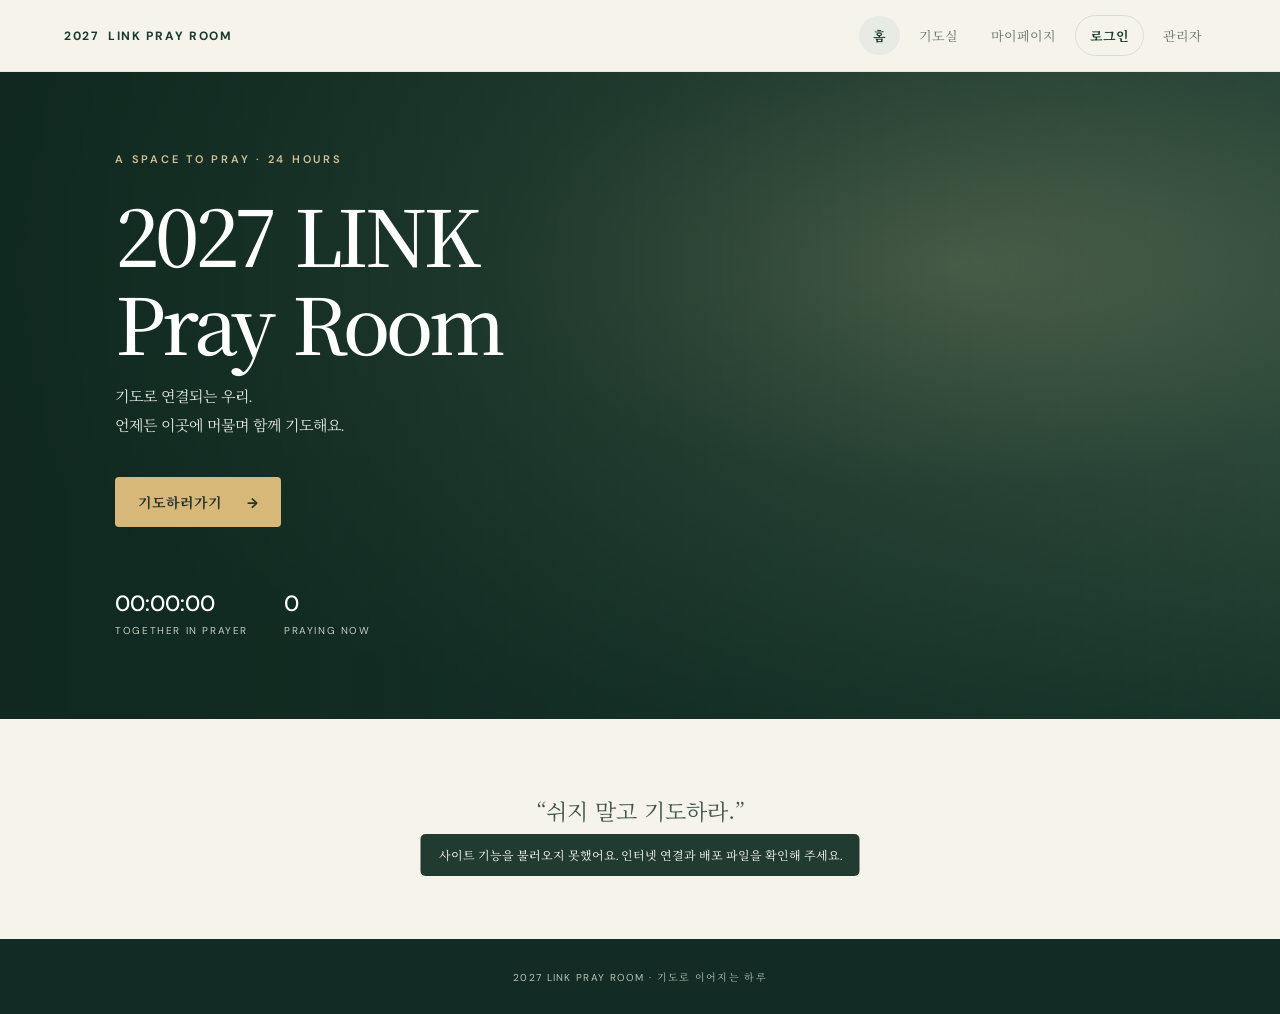
==== commit 0e795566: "Add files via upload" ====
--- a/index.html
+++ b/index.html
@@ -2,12 +2,12 @@
 <html lang="ko"><head><meta charset="utf-8"><meta name="viewport" content="width=device-width,initial-scale=1"><meta name="theme-color" content="#18392f"><title>2027 LINK PRAY ROOM</title>
 <style>
 @import url('https://fonts.googleapis.com/css2?family=DM+Sans:wght@400;500;600;700&family=Noto+Serif+KR:wght@400;500;600;700&display=swap');:root{--green:#18392f;--deep:#122b24;--sage:#a6b9a5;--cream:#f6f3eb;--ink:#23332d;--muted:#7e8981;--line:#e4e5dc;--gold:#d7b878}*{box-sizing:border-box}body{margin:0;background:var(--cream);color:var(--ink);font-family:'DM Sans','Noto Serif KR',sans-serif}button,input,textarea,select{font:inherit}button{cursor:pointer}.top{height:72px;padding:0 max(5vw,24px);display:flex;align-items:center;justify-content:space-between;background:#f6f3ebee;border-bottom:1px solid #e8e6dd;position:sticky;top:0;z-index:5}.brand{display:flex;gap:11px;align-items:center;font-size:12px;letter-spacing:.14em;font-weight:700;color:var(--green)}.mark{width:31px;height:31px;border-radius:50%;background:var(--green);color:#f7f3e8;display:grid;place-items:center;font-family:serif;font-size:17px}.nav{display:flex;gap:5px;align-items:center}.nav button,.textbtn{border:0;background:transparent;color:#66746a;padding:10px 14px;border-radius:30px;font-size:13px}.nav button.active{background:#e8ebe3;color:var(--green);font-weight:700}.nav .login{color:var(--green);font-weight:700;border:1px solid #d9ded4}.page{display:none}.page.active{display:block}.hero{min-height:620px;background:linear-gradient(90deg,#0e261edb,#132f2575),radial-gradient(ellipse at 75% 30%,#8b9874,#405c49 35%,#19382e 75%);color:#fff;display:flex;align-items:center;padding:80px max(9vw,30px);position:relative;overflow:hidden}.hero:after{content:'✳';position:absolute;right:12%;top:5%;font-size:360px;color:#ffffff08;font-family:serif}.hero-inner{max-width:650px;position:relative;z-index:1}.eyebrow{font-size:11px;letter-spacing:.25em;color:#d1c195;font-weight:600}.hero h1{font:500 clamp(42px,7vw,78px)/1.13 'Noto Serif KR',serif;letter-spacing:-.055em;margin:23px 0 18px}.hero p{font-size:15px;line-height:1.9;color:#e2e7df}.primary{background:var(--gold);color:#23342b;border:0;border-radius:4px;padding:15px 23px;font-size:14px;font-weight:700;margin-top:22px}.primary:disabled{opacity:.55;cursor:wait}.arrow{margin-left:22px}.stats{display:flex;gap:36px;margin-top:62px}.stat b{display:block;font-size:22px;font-weight:500}.stat span{font-size:10px;letter-spacing:.16em;color:#c4d0c3}.quote{padding:72px 24px;text-align:center;color:#42574a}.quote blockquote{font:400 22px/1.8 'Noto Serif KR',serif;margin:0 auto 15px}.quote small{letter-spacing:.12em;color:#899187}.shell{max-width:1080px;margin:auto;padding:54px 24px 90px}.heading{text-align:center;margin-bottom:34px}.heading .eyebrow{color:#a4854d}.heading h2{font:500 35px 'Noto Serif KR',serif;margin:12px 0}.heading p{font-size:13px;color:var(--muted)}.room-grid{display:grid;grid-template-columns:1.35fr .8fr;gap:20px}.card{background:#fff;border:1px solid var(--line);border-radius:8px;padding:28px}.prayer-card{background:linear-gradient(145deg,#1b3b30,#29483a);color:#f5f3eb;min-height:280px;display:flex;flex-direction:column;justify-content:space-between}.prayer-card .label{font-size:10px;letter-spacing:.2em;color:#d3c08d}.prayer-card h3{font:400 25px/1.7 'Noto Serif KR',serif;max-width:540px;margin:22px 0}.prayer-card p{font-size:12px;color:#c5d0c5}.room-side h3,.card h3{font:500 17px 'Noto Serif KR',serif;margin:0 0 19px}.people{display:flex;flex-direction:column;gap:13px}.person{display:flex;align-items:center;gap:10px;font-size:13px}.dot{width:7px;height:7px;background:#80a782;border-radius:50%;box-shadow:0 0 0 4px #eaf1e9}.pill{margin-left:auto;font-size:10px;color:#839087}.empty{font-size:12px;color:var(--muted);padding:12px 0}.timer{text-align:center;padding:22px 0}.timer strong{font-size:30px;font-weight:500;letter-spacing:.08em;color:var(--green)}.timer small{display:block;color:var(--muted);font-size:11px;margin-top:8px}.actions{display:flex;gap:10px;justify-content:center}.actions .primary{margin:0;padding:12px 20px}.secondary{background:#f1f2ed;color:#3b5547;border:1px solid #e4e7de;border-radius:4px;padding:12px 18px}.music{margin-top:20px;padding:15px 17px;background:#f6f6f1;border-radius:5px;display:flex;align-items:center;gap:12px;font-size:12px;color:#506053}.music audio{width:100%;height:34px}.music small{display:block;color:#899187;margin-top:4px}.profile-grid{display:grid;grid-template-columns:.8fr 1.2fr;gap:20px}.profile-name{font:500 24px 'Noto Serif KR',serif}.bigtime{font-size:40px;color:var(--green);margin:22px 0 5px}.field{width:100%;border:1px solid var(--line);background:#fbfbf8;padding:13px;border-radius:4px;margin:7px 0 13px;color:var(--ink)}textarea.field{height:105px;resize:vertical}.topic{padding:14px;border:1px solid var(--line);border-radius:5px;margin:10px 0;font-size:13px;line-height:1.7}.topic small{display:block;color:#9a8a68;font-size:10px;margin-bottom:5px}.footer{background:var(--deep);color:#b8c4b9;text-align:center;padding:30px 20px;font-size:10px;letter-spacing:.13em}.modal{position:fixed;inset:0;z-index:20;background:#11261ecc;display:none;align-items:center;justify-content:center;padding:18px}.modal.open{display:flex}.modal-card{width:min(540px,100%);max-height:92vh;overflow:auto;background:var(--cream);padding:30px;border-radius:8px;box-shadow:0 18px 80px #0004}.modal-head{display:flex;justify-content:space-between;align-items:center}.modal-head h2{font:500 25px 'Noto Serif KR',serif;margin:0}.close{background:none;border:0;font-size:25px;color:#617067}.tabs{display:flex;gap:6px;margin:20px 0}.tabs button{flex:1;padding:11px;background:#eceee7;border:0;border-radius:4px;color:#617067}.tabs button.active{background:var(--green);color:white}.formgrid{display:grid;grid-template-columns:1fr 1fr;gap:0 12px}.formgrid label,.loginform label{display:block;font-size:11px;color:#68756c}.formgrid input,.loginform input{display:block;width:100%;padding:12px;border:1px solid var(--line);background:white;border-radius:4px;margin:6px 0 13px}.loginform{display:none}.loginform.active{display:block}.formgrid[hidden]{display:none}.modal .primary{width:100%;margin:10px 0 0}.hint{font-size:11px;color:#818a82;line-height:1.7}.toast{position:fixed;bottom:24px;left:50%;transform:translateX(-50%);background:#213b30;color:white;padding:12px 18px;border-radius:5px;font-size:12px;opacity:0;pointer-events:none;transition:.2s;z-index:30}.toast.show{opacity:1}.adminbox{max-width:650px;margin:20px auto}.adminbox p{font-size:12px;color:var(--muted);line-height:1.8}.adminbox input[type=file]{display:block;margin:15px 0}.hidden{display:none!important}.profile-label{display:block;font-size:11px;color:#68756c}.answer-box{margin-top:13px;padding:13px;background:#f4f4ee;border:1px solid #e6e7df;border-radius:4px;color:#59655c}.answer-box strong{display:block;font-size:11px;color:#7f8b7e;margin-bottom:6px}.response-button{border:0;background:transparent;color:#55725f;padding:8px 0 0;font-size:11px}.response-editor{margin-top:10px}.topic-actions{display:flex;gap:14px;margin-top:5px}.topic-actions .response-button{padding:8px 0}.topic-actions .response-button:hover{text-decoration:underline}@media(max-width:700px){.top{height:62px;padding:0 13px}.brand{font-size:9px;letter-spacing:.1em}.mark{width:27px;height:27px}.nav{gap:0}.nav button{padding:9px 8px;font-size:10px}.hero{min-height:570px;padding:55px 25px}.hero h1{font-size:47px}.stats{gap:22px}.room-grid,.profile-grid{grid-template-columns:1fr}.shell{padding:43px 15px 70px}.card{padding:21px}.formgrid{grid-template-columns:1fr}.modal-card{padding:22px}}
-</style><style>.music{display:flex;flex-wrap:nowrap;align-items:center}.music>span{flex:0 0 auto}.music>div{flex:1 1 180px;min-width:100px}.music audio{flex:1 1 240px;width:auto;min-width:180px}@media(max-width:700px){.music{flex-wrap:wrap}.music>div{flex:1 1 120px}.music audio{flex:1 1 calc(100% - 27px);width:calc(100% - 27px);min-width:0;margin-left:27px}}</style><style>.music{display:flex;flex-wrap:nowrap;align-items:center}.music>span{flex:0 0 auto}.music>div{flex:1 1 180px;min-width:100px}.music audio{flex:1 1 240px;width:auto;min-width:180px}@media(max-width:700px){.music{flex-wrap:wrap}.music>div{flex:1 1 120px}.music audio{flex:1 1 calc(100% - 27px);width:calc(100% - 27px);min-width:0;margin-left:27px}}</style><style>.youtube-wrap{margin-top:14px;border-radius:5px;overflow:hidden;background:#111}.youtube-wrap iframe{display:block;width:100%;min-height:200px;aspect-ratio:16/9;border:0}.admin-global-total{display:flex;justify-content:space-between;align-items:center;padding:12px 0;border-bottom:1px solid var(--line);font-size:12px}.admin-global-total strong{font-size:18px;color:var(--green)}.admin-person-row{display:grid;grid-template-columns:minmax(120px,1fr) auto auto;align-items:center;gap:12px;padding:11px 0;border-bottom:1px solid var(--line)}.admin-person-row>div{min-width:0}.admin-person-row b,.admin-person-row small{display:block}.admin-person-row b{font-size:12px}.admin-person-row small{font-size:10px;color:var(--muted);margin-top:4px}.admin-person-row>strong{font-size:12px;white-space:nowrap}.admin-person-row button{padding:8px 10px;font-size:11px;white-space:nowrap}@media(max-width:700px){.top{height:auto;min-height:62px;flex-wrap:wrap;gap:8px;padding:10px 13px}.brand{font-size:9px;letter-spacing:.1em}.nav{width:100%;overflow-x:auto;justify-content:flex-start;scrollbar-width:none}.nav::-webkit-scrollbar{display:none}.nav button{flex:0 0 auto;white-space:nowrap}.hero .stats{flex-wrap:wrap}.adminbox{padding:18px}.admin-person-row{grid-template-columns:minmax(0,1fr) auto;gap:9px}.admin-person-row>div{grid-column:1/3}.admin-person-row button{width:100%}.youtube-wrap iframe{min-height:200px}}</style><style>@media(max-width:700px){.top{height:auto;min-height:60px;flex-wrap:wrap;gap:8px;padding:10px 12px}.brand{font-size:10px;letter-spacing:.08em}.nav{width:100%;overflow-x:auto;justify-content:flex-start;gap:3px;scrollbar-width:none}.nav::-webkit-scrollbar{display:none}.nav button{flex:0 0 auto;min-height:42px;padding:10px 12px;font-size:12px;white-space:nowrap}.hero{min-height:calc(100svh - 106px);padding:48px 22px}.hero h1{font-size:clamp(40px,12vw,56px)}.hero p{font-size:14px}.hero:after{right:-18%;font-size:240px}.stats{gap:18px;margin-top:42px}.stat{min-width:105px}.stat b{font-size:19px}.shell{padding:32px 14px 54px}.heading{margin-bottom:23px}.heading h2{font-size:29px}.heading p{line-height:1.7}.room-grid,.profile-grid{grid-template-columns:minmax(0,1fr);gap:14px}.card{padding:18px}.prayer-card{min-height:240px}.prayer-card h3{font-size:21px;line-height:1.65}.actions{gap:8px}.actions button{flex:1;min-height:48px;padding:12px 8px!important}.timer strong{font-size:28px}.music{flex-wrap:wrap;gap:10px}.music>div{flex:1 1 calc(100% - 40px);min-width:0}.music audio{width:100%;min-width:0}.youtube-wrap{width:100%}.adminbox{margin:0;padding:18px}.admin-person-row{grid-template-columns:minmax(0,1fr) auto;gap:8px}.admin-person-row>div{grid-column:1/3}.admin-person-row button{width:100%;min-height:42px}.formgrid{grid-template-columns:1fr}.field{font-size:16px;padding:13px}.modal{padding:10px;align-items:flex-end}.modal-card{width:100%;max-height:92svh;padding:20px;border-radius:12px 12px 6px 6px}.modal-head h2{font-size:22px}.modal .primary,.modal .secondary{min-height:46px}.footer{padding:24px 14px;line-height:1.7}.toast{width:calc(100% - 28px);bottom:14px;text-align:center}.topic{overflow-wrap:anywhere}.profile-details{line-height:1.8}.signed-out{text-align:center}}@media(min-width:701px) and (max-width:900px){.top{padding:0 20px}.nav button{padding:9px 10px}.shell{padding-right:20px;padding-left:20px}.room-grid{grid-template-columns:1.1fr .9fr}}</style><style>.room-topic-list{display:grid;gap:18px}.room-topic-entry{padding:0 0 16px;border-bottom:1px solid #ffffff26}.room-topic-entry:last-child{padding-bottom:0;border-bottom:0}.room-topic-entry h3{font:500 18px/1.5 'Noto Serif KR',serif;margin:0 0 7px;color:#e5d7a9}.room-topic-entry p{font:400 16px/1.8 'Noto Serif KR',serif;margin:0;color:#f5f3eb;white-space:pre-wrap}.shared-topic-entry{padding:16px;margin:12px 0;background:#f7f7f2;border:1px solid var(--line);border-radius:6px}.shared-topic-entry .field{margin:6px 0 10px}.admin-group{padding:15px 0;border-bottom:1px solid var(--line)}.admin-group>h4{display:flex;justify-content:space-between;align-items:center;margin:0 0 10px;color:var(--green);font-size:16px}.admin-group>h4 span,.admin-darabang-group>h5 span{font-size:11px;color:var(--muted);font-weight:400}.admin-darabang-group{padding:10px 0 4px 14px;border-left:2px solid #e7e8df}.admin-darabang-group>h5{display:flex;justify-content:space-between;margin:0 0 8px;font-size:13px;font-weight:600;color:#526658}.shared-topic-title{font:500 14px 'Noto Serif KR',serif;margin:0 0 7px;color:var(--green)}@media(max-width:700px){.room-topic-entry p{font-size:15px}.shared-topic-entry{padding:12px}.admin-darabang-group{padding-left:10px}}</style><style>.shared-prayer-tabs{flex-wrap:wrap;margin:16px 0}.shared-prayer-tabs button{font-size:12px}.shared-prayer-tabs button.active{background:var(--green);color:#fff}.personal-topic-choices{display:grid;grid-template-columns:repeat(auto-fit,minmax(150px,1fr));gap:9px}.personal-topic-choice{display:flex;align-items:center;justify-content:space-between;gap:10px;padding:13px;background:#f7f8f3;border:1px solid var(--line);border-radius:5px;color:var(--ink);text-align:left}.personal-topic-choice:hover{border-color:#a6b9a5;background:#f0f3eb}.personal-topic-choice span{font-size:13px;font-weight:600}.personal-topic-choice small{font-size:10px;color:var(--muted);white-space:nowrap}.personal-topic-breadcrumb{display:flex;align-items:center;gap:8px;flex-wrap:wrap;margin:4px 0 16px;color:var(--muted);font-size:12px}.personal-topic-heading{font:500 16px 'Noto Serif KR',serif;color:var(--green);margin:8px 0 12px}.admin-group{margin:12px 0}.admin-group>h4{margin-bottom:10px}@media(max-width:700px){.shared-prayer-tabs{display:grid;grid-template-columns:1fr}.shared-prayer-tabs button{min-height:42px}.personal-topic-choices{grid-template-columns:1fr}.personal-topic-choice{min-height:48px}}</style><style>.hero:after{display:none!important;content:none!important}</style><style>.room-topic-entry h3{font-size:23px!important;line-height:1.45}.topic-prayer-total{display:block;margin-top:13px;color:#d8c99f;font-size:12px;letter-spacing:.03em}.completed-prayer-archive{margin-top:24px}.completed-prayer-archive>h3{margin:0 0 12px;color:var(--green)}.completed-prayer-entry{display:flex;justify-content:space-between;align-items:flex-start;gap:18px;padding:17px 0;border-top:1px solid var(--line)}.completed-prayer-entry h3{margin:0 0 6px;color:var(--green);font:600 17px/1.5 "Noto Serif KR",serif}.completed-prayer-entry p{margin:0;white-space:pre-wrap;font-size:13px;line-height:1.7}.completed-prayer-entry>small{flex:0 0 auto;color:var(--muted);font-size:11px;text-align:right}.completed-prayer-entry strong{display:inline-block;margin-top:5px;color:var(--green);font-size:13px}.admin-member-card{display:block!important;padding:14px 0!important}.admin-member-heading{display:grid;grid-template-columns:minmax(100px,1fr) minmax(180px,2fr) auto;align-items:center;gap:12px}.admin-member-heading small{font-size:11px;color:var(--muted)}.admin-member-fields{display:grid;grid-template-columns:repeat(3,minmax(0,1fr));gap:9px;margin:12px 0}.admin-member-fields label{font-size:11px;color:var(--muted)}.admin-member-fields .field{margin-top:5px}.topic-prayer-total{color:#66746a!important}.room-topic-entry .topic-prayer-total{color:#d8c99f!important}@media(max-width:600px){.completed-prayer-entry{display:block}.completed-prayer-entry>small{display:block;margin-top:10px;text-align:left}.admin-member-heading{grid-template-columns:1fr auto}.admin-member-heading small{grid-column:1/-1;grid-row:2}.admin-member-fields{grid-template-columns:1fr}.completed-prayer-archive{padding:18px}}</style></head><body>
+</style><style>.music{display:flex;flex-wrap:nowrap;align-items:center}.music>span{flex:0 0 auto}.music>div{flex:1 1 180px;min-width:100px}.music audio{flex:1 1 240px;width:auto;min-width:180px}@media(max-width:700px){.music{flex-wrap:wrap}.music>div{flex:1 1 120px}.music audio{flex:1 1 calc(100% - 27px);width:calc(100% - 27px);min-width:0;margin-left:27px}}</style><style>.music{display:flex;flex-wrap:nowrap;align-items:center}.music>span{flex:0 0 auto}.music>div{flex:1 1 180px;min-width:100px}.music audio{flex:1 1 240px;width:auto;min-width:180px}@media(max-width:700px){.music{flex-wrap:wrap}.music>div{flex:1 1 120px}.music audio{flex:1 1 calc(100% - 27px);width:calc(100% - 27px);min-width:0;margin-left:27px}}</style><style>.youtube-wrap{margin-top:14px;border-radius:5px;overflow:hidden;background:#111}.youtube-wrap iframe{display:block;width:100%;min-height:200px;aspect-ratio:16/9;border:0}.admin-global-total{display:flex;justify-content:space-between;align-items:center;padding:12px 0;border-bottom:1px solid var(--line);font-size:12px}.admin-global-total strong{font-size:18px;color:var(--green)}.admin-person-row{display:grid;grid-template-columns:minmax(120px,1fr) auto auto;align-items:center;gap:12px;padding:11px 0;border-bottom:1px solid var(--line)}.admin-person-row>div{min-width:0}.admin-person-row b,.admin-person-row small{display:block}.admin-person-row b{font-size:12px}.admin-person-row small{font-size:10px;color:var(--muted);margin-top:4px}.admin-person-row>strong{font-size:12px;white-space:nowrap}.admin-person-row button{padding:8px 10px;font-size:11px;white-space:nowrap}@media(max-width:700px){.top{height:auto;min-height:62px;flex-wrap:wrap;gap:8px;padding:10px 13px}.brand{font-size:9px;letter-spacing:.1em}.nav{width:100%;overflow-x:auto;justify-content:flex-start;scrollbar-width:none}.nav::-webkit-scrollbar{display:none}.nav button{flex:0 0 auto;white-space:nowrap}.hero .stats{flex-wrap:wrap}.adminbox{padding:18px}.admin-person-row{grid-template-columns:minmax(0,1fr) auto;gap:9px}.admin-person-row>div{grid-column:1/3}.admin-person-row button{width:100%}.youtube-wrap iframe{min-height:200px}}</style><style>@media(max-width:700px){.top{height:auto;min-height:60px;flex-wrap:wrap;gap:8px;padding:10px 12px}.brand{font-size:10px;letter-spacing:.08em}.nav{width:100%;overflow-x:auto;justify-content:flex-start;gap:3px;scrollbar-width:none}.nav::-webkit-scrollbar{display:none}.nav button{flex:0 0 auto;min-height:42px;padding:10px 12px;font-size:12px;white-space:nowrap}.hero{min-height:calc(100svh - 106px);padding:48px 22px}.hero h1{font-size:clamp(40px,12vw,56px)}.hero p{font-size:14px}.hero:after{right:-18%;font-size:240px}.stats{gap:18px;margin-top:42px}.stat{min-width:105px}.stat b{font-size:19px}.shell{padding:32px 14px 54px}.heading{margin-bottom:23px}.heading h2{font-size:29px}.heading p{line-height:1.7}.room-grid,.profile-grid{grid-template-columns:minmax(0,1fr);gap:14px}.card{padding:18px}.prayer-card{min-height:240px}.prayer-card h3{font-size:21px;line-height:1.65}.actions{gap:8px}.actions button{flex:1;min-height:48px;padding:12px 8px!important}.timer strong{font-size:28px}.music{flex-wrap:wrap;gap:10px}.music>div{flex:1 1 calc(100% - 40px);min-width:0}.music audio{width:100%;min-width:0}.youtube-wrap{width:100%}.adminbox{margin:0;padding:18px}.admin-person-row{grid-template-columns:minmax(0,1fr) auto;gap:8px}.admin-person-row>div{grid-column:1/3}.admin-person-row button{width:100%;min-height:42px}.formgrid{grid-template-columns:1fr}.field{font-size:16px;padding:13px}.modal{padding:10px;align-items:flex-end}.modal-card{width:100%;max-height:92svh;padding:20px;border-radius:12px 12px 6px 6px}.modal-head h2{font-size:22px}.modal .primary,.modal .secondary{min-height:46px}.footer{padding:24px 14px;line-height:1.7}.toast{width:calc(100% - 28px);bottom:14px;text-align:center}.topic{overflow-wrap:anywhere}.profile-details{line-height:1.8}.signed-out{text-align:center}}@media(min-width:701px) and (max-width:900px){.top{padding:0 20px}.nav button{padding:9px 10px}.shell{padding-right:20px;padding-left:20px}.room-grid{grid-template-columns:1.1fr .9fr}}</style><style>.room-topic-list{display:grid;gap:18px}.room-topic-entry{padding:0 0 16px;border-bottom:1px solid #ffffff26}.room-topic-entry:last-child{padding-bottom:0;border-bottom:0}.room-topic-entry h3{font:500 18px/1.5 'Noto Serif KR',serif;margin:0 0 7px;color:#e5d7a9}.room-topic-entry p{font:400 16px/1.8 'Noto Serif KR',serif;margin:0;color:#f5f3eb;white-space:pre-wrap}.shared-topic-entry{padding:16px;margin:12px 0;background:#f7f7f2;border:1px solid var(--line);border-radius:6px}.shared-topic-entry .field{margin:6px 0 10px}.admin-group{padding:15px 0;border-bottom:1px solid var(--line)}.admin-group>h4{display:flex;justify-content:space-between;align-items:center;margin:0 0 10px;color:var(--green);font-size:16px}.admin-group>h4 span,.admin-darabang-group>h5 span{font-size:11px;color:var(--muted);font-weight:400}.admin-darabang-group{padding:10px 0 4px 14px;border-left:2px solid #e7e8df}.admin-darabang-group>h5{display:flex;justify-content:space-between;margin:0 0 8px;font-size:13px;font-weight:600;color:#526658}.shared-topic-title{font:500 14px 'Noto Serif KR',serif;margin:0 0 7px;color:var(--green)}@media(max-width:700px){.room-topic-entry p{font-size:15px}.shared-topic-entry{padding:12px}.admin-darabang-group{padding-left:10px}}</style><style>.shared-prayer-tabs{flex-wrap:wrap;margin:16px 0}.shared-prayer-tabs button{font-size:12px}.shared-prayer-tabs button.active{background:var(--green);color:#fff}.personal-topic-choices{display:grid;grid-template-columns:repeat(auto-fit,minmax(150px,1fr));gap:9px}.personal-topic-choice{display:flex;align-items:center;justify-content:space-between;gap:10px;padding:13px;background:#f7f8f3;border:1px solid var(--line);border-radius:5px;color:var(--ink);text-align:left}.personal-topic-choice:hover{border-color:#a6b9a5;background:#f0f3eb}.personal-topic-choice span{font-size:13px;font-weight:600}.personal-topic-choice small{font-size:10px;color:var(--muted);white-space:nowrap}.personal-topic-breadcrumb{display:flex;align-items:center;gap:8px;flex-wrap:wrap;margin:4px 0 16px;color:var(--muted);font-size:12px}.personal-topic-heading{font:500 16px 'Noto Serif KR',serif;color:var(--green);margin:8px 0 12px}.admin-group{margin:12px 0}.admin-group>h4{margin-bottom:10px}@media(max-width:700px){.shared-prayer-tabs{display:grid;grid-template-columns:1fr}.shared-prayer-tabs button{min-height:42px}.personal-topic-choices{grid-template-columns:1fr}.personal-topic-choice{min-height:48px}}</style><style>.hero:after{display:none!important;content:none!important}</style><style>.room-topic-entry h3{font-size:23px!important;line-height:1.45}.topic-prayer-total{display:block;margin-top:13px;color:#d8c99f;font-size:12px;letter-spacing:.03em}.completed-prayer-archive{margin-top:24px}.completed-prayer-archive>h3{margin:0 0 12px;color:var(--green)}.completed-prayer-entry{display:flex;justify-content:space-between;align-items:flex-start;gap:18px;padding:17px 0;border-top:1px solid var(--line)}.completed-prayer-entry h3{margin:0 0 6px;color:var(--green);font:600 17px/1.5 "Noto Serif KR",serif}.completed-prayer-entry p{margin:0;white-space:pre-wrap;font-size:13px;line-height:1.7}.completed-prayer-entry>small{flex:0 0 auto;color:var(--muted);font-size:11px;text-align:right}.completed-prayer-entry strong{display:inline-block;margin-top:5px;color:var(--green);font-size:13px}.admin-member-card{display:block!important;padding:14px 0!important}.admin-member-heading{display:grid;grid-template-columns:minmax(100px,1fr) minmax(180px,2fr) auto;align-items:center;gap:12px}.admin-member-heading small{font-size:11px;color:var(--muted)}.admin-member-fields{display:grid;grid-template-columns:repeat(3,minmax(0,1fr));gap:9px;margin:12px 0}.admin-member-fields label{font-size:11px;color:var(--muted)}.admin-member-fields .field{margin-top:5px}.topic-prayer-total{color:#66746a!important}.room-topic-entry .topic-prayer-total{color:#d8c99f!important}@media(max-width:600px){.completed-prayer-entry{display:block}.completed-prayer-entry>small{display:block;margin-top:10px;text-align:left}.admin-member-heading{grid-template-columns:1fr auto}.admin-member-heading small{grid-column:1/-1;grid-row:2}.admin-member-fields{grid-template-columns:1fr}.completed-prayer-archive{padding:18px}}</style><style>.admin-tabs{display:grid;grid-template-columns:repeat(4,minmax(0,1fr));margin:0 0 22px}.admin-tabs button{font-size:13px}.admin-tabs button.active{background:var(--green);color:#fff}.admin-panels{display:grid;gap:18px}.admin-panel{margin:0}.admin-panel-subsection{margin-top:28px}.admin-global-total{margin:0 0 10px;padding:12px;background:#f5f6f1;border-radius:4px;color:var(--muted);font-size:13px}.admin-global-total strong{color:var(--green);font-size:18px}.admin-member-navigation{margin-top:18px}.admin-member-choice-grid{display:grid;grid-template-columns:repeat(auto-fit,minmax(140px,1fr));gap:10px}.admin-member-choice{display:flex;align-items:center;justify-content:space-between;gap:10px;min-height:54px;padding:13px 15px;border:1px solid var(--line);border-radius:5px;background:#f8f9f5;color:var(--green);text-align:left}.admin-member-choice:hover{border-color:var(--sage);background:#f0f3eb}.admin-member-choice strong{font-size:14px}.admin-member-choice small{font-size:11px;color:var(--muted);white-space:nowrap}.admin-member-path>p{color:var(--muted);font-size:13px}.admin-member-heading{grid-template-columns:minmax(130px,1fr) minmax(160px,2fr) auto}.admin-member-fields{grid-template-columns:repeat(3,minmax(0,1fr))}@media(max-width:760px){.admin-tabs{grid-template-columns:repeat(2,minmax(0,1fr))}.admin-tabs button{min-height:48px;padding:9px;font-size:12px}}@media(max-width:520px){.admin-tabs{grid-template-columns:1fr 1fr}.admin-member-heading{grid-template-columns:1fr}.admin-member-heading small{grid-column:auto;grid-row:auto}.admin-member-fields{grid-template-columns:1fr}}</style></head><body>
 <header class="top"><div class="brand">2027&nbsp; LINK PRAY ROOM</div><nav class="nav"><button class="active" data-page="home">홈</button><button data-page="room">기도실</button><button data-page="mypage">마이페이지</button><button id="authButton" class="login">로그인</button><button id="logoutButton" class="login hidden">로그아웃</button><button id="adminNav" data-page="admin">관리자</button></nav></header>
 <main><section id="home" class="page active"><div class="hero"><div class="hero-inner"><div class="eyebrow">A SPACE TO PRAY · 24 HOURS</div><h1>2027 LINK<br>Pray Room</h1><p>기도로 연결되는 우리.<br>언제든 이곳에 머물며 함께 기도해요.</p><button class="primary" id="goRoom">기도하러가기 <span class="arrow">→</span></button><div class="stats"><div class="stat"><b id="homeTotal">00:00:00</b><span>TOGETHER IN PRAYER</span></div><div id="homeMyStat" class="stat hidden"><b id="homeMyTotal">00:00:00</b><span>MY PRAYER TIME</span></div><div class="stat"><b id="homeCount">0</b><span>PRAYING NOW</span></div></div></div></div><div class="quote"><blockquote>“쉬지 말고 기도하라.”</blockquote><small>데살로니가전서 5:17</small></div><footer class="footer">2027 LINK PRAY ROOM · 기도로 이어지는 하루</footer></section>
 <section id="room" class="page"><div class="shell"><div class="heading"><div class="eyebrow">THE PRAYER ROOM</div><h2>지금, 함께 기도해요</h2><p>기도할 자리를 찾는 누구에게나 열려 있는 공간입니다.</p></div><div class="room-grid"><div><div class="card prayer-card"><div id="roomTopic" class="room-topic-list"></div></div><div class="card" style="margin-top:18px;text-align:center"><div class="timer"><strong id="timer">00:00:00</strong><small id="timerHint">로그인 후 기도를 시작할 수 있어요</small></div><div class="actions"><button class="primary" id="startBtn">기도 시작</button><button class="secondary hidden" id="stopBtn">기도 마치기</button></div><div class="music"><span style="font-size:18px">♫</span><div><b id="musicName">배경음악</b></div><audio id="audio" controls loop></audio></div><div id="youtubeWrap" class="youtube-wrap hidden"><iframe id="youtubePlayer" title="배경음악 YouTube player" loading="lazy" allow="autoplay; encrypted-media; picture-in-picture" allowfullscreen></iframe></div></div></div><aside class="card room-side"><h3>기도실에 함께 있는 사람 <span class="pill" id="countLabel">0명</span></h3><div id="people" class="people"><div class="empty">불러오는 중…</div></div><div class="topic" style="margin-top:25px;background:#f8f8f3"><small>함께하는 기도</small>각자의 자리에서 드리는 기도가 하나로 이어집니다.</div></aside></div><section id="completedPrayerArchive" class="card completed-prayer-archive hidden"><h3>이전 기도제목</h3><div id="completedPrayerTopics"></div></section></div></section>
 <section id="mypage" class="page"><div class="shell"><div class="heading"><div class="eyebrow">MY PRAYER JOURNEY</div><h2>마이페이지</h2><p>나의 기도 여정과 기도제목을 기록해요.</p></div><div id="signedOut" class="card signed-out">마이페이지를 보려면 로그인해 주세요.<br><button class="primary" onclick="openAuth('login')">로그인</button></div><div id="myContent" class="profile-grid hidden"><div class="card"><div class="profile-name"><span id="myName">기도자</span>님</div><div class="bigtime" id="myTotal">00:00:00</div><div class="hint">나의 누적 기도시간</div><div id="myProfileDetails" class="hint profile-details"></div><form id="profileForm"><h3>회원정보</h3><label class="profile-label">이름<input id="profileName" class="field" required></label><label class="profile-label">휴대폰 번호<input id="profilePhone" class="field" type="tel" inputmode="numeric" placeholder="010-0000-0000" required></label><label class="profile-label">기수<input id="profileCohort" class="field" required></label><label class="profile-label">그룹<select id="profileGroup" class="field" required><option value="">그룹 선택</option></select></label><label class="profile-label">다락방<select id="profileDarabang" class="field" required><option value="">다락방 선택</option></select></label><label class="profile-label">순<select id="profileSoon" class="field" required><option value="">순 선택</option></select></label><button class="secondary" type="submit">회원정보 저장</button></form><hr><h3>이메일 변경</h3><label class="profile-label">이메일<input id="profileEmailInput" class="field" type="email" required></label><button class="secondary" id="requestEmailChange" type="button">변경 인증메일 보내기</button><p class="hint" id="emailChangeStatus">새 이메일 주소로 인증메일을 보내고, 메일의 링크를 열어 변경을 완료해 주세요.</p><hr><h3>비밀번호 변경</h3><label class="profile-label">새 비밀번호<input id="newPassword" class="field" type="password" autocomplete="new-password" minlength="8" placeholder="8자 이상" required></label><label class="profile-label">새 비밀번호 확인<input id="confirmNewPassword" class="field" type="password" autocomplete="new-password" minlength="8" required></label><button class="secondary" id="changePasswordBtn" type="button">비밀번호 변경</button></div><div class="card"><h3>나의 기도제목</h3><p class="hint">나만 볼 수 있는 기도제목을 기록해요.</p><textarea id="myTopicInput" class="field" placeholder="나의 기도제목을 적어주세요."></textarea><button class="primary" id="saveTopic" type="button">기도제목 저장</button><div id="myTopics" class="topic-list"></div></div></div></div></section>
-<section id="admin" class="page"><div class="shell"><div class="heading"><div class="eyebrow">ROOM SETTINGS</div><h2>관리자 설정</h2><p>기도실의 공통 기도제목과 배경음악을 관리합니다.</p></div><div class="card adminbox"><div class="admin-tools"><h3>기도시간 초기화</h3><p>전체 또는 회원별 기도시간을 초기화합니다. 진행 중인 기도는 초기화 시각부터 다시 계산됩니다.</p><button class="secondary" id="resetAllPrayerTime" type="button">전체 기도시간 초기화</button><div id="adminPrayerTotals" style="margin-top:14px"><div class="empty">관리자 메뉴에서 불러옵니다.</div></div></div><hr style="border:0;border-top:1px solid var(--line);margin:25px 0"><h3>공통 기도제목 작성</h3><p>각 항목의 이름과 내용을 입력하세요. 여러 항목을 한 번에 게시할 수 있어요.</p><div id="sharedTopicDrafts"></div><button class="secondary" id="addSharedTopicDraft" type="button">+ 기도제목 추가</button><button class="primary" id="saveAdminTopic" type="button">입력한 기도제목 게시</button><div style="margin-top:24px"><h3>공통 기도제목 관리</h3><div id="sharedPrayerTabs" class="tabs shared-prayer-tabs"><button type="button" data-shared-status="published" data-status-label="게시">게시 (0)</button><button type="button" data-shared-status="unpublished" data-status-label="미게시">미게시 (0)</button><button type="button" data-shared-status="completed" data-status-label="완료 · 이전 기도제목">완료 · 이전 기도제목 (0)</button></div><div id="adminPrayerHistory"><div class="empty">관리자 메뉴에서 불러옵니다.</div></div></div><hr style="border:0;border-top:1px solid var(--line);margin:25px 0"><h3>회원 개인 기도제목</h3><p>처음에는 그룹과 다락방을 보고, 다락방을 선택하면 순 목록이 나와요. 순을 선택하면 해당 순의 기도제목을 확인할 수 있습니다.</p><div id="adminPersonalTopics"><div class="empty">관리자 메뉴에서 불러옵니다.</div></div><hr style="border:0;border-top:1px solid var(--line);margin:25px 0"><h3>배경음악</h3><p>음원 파일을 올리거나 YouTube 영상 링크를 등록할 수 있습니다. 마지막으로 설정한 방식 하나만 재생됩니다. 기도 시작 버튼을 누르면 재생돼요.</p><label class="profile-label">YouTube 영상 링크<input id="youtubeUrl" class="field" type="url" placeholder="https://www.youtube.com/watch?v=..."></label><button class="secondary" id="saveYoutubeLink" type="button">YouTube 링크 사용</button><div id="uploadStatus" class="hint" style="margin:10px 0"></div><label class="profile-label" style="margin-top:18px">또는 음원 파일 업로드<input type="file" id="audioFile" accept="audio/*"></label></div></div></section></main>
+<section id="admin" class="page"><div class="shell"><div class="heading"><div class="eyebrow">ROOM SETTINGS</div><h2>관리자 모드</h2><p>기도제목, 회원, 배경음악을 필요한 메뉴에서 관리합니다.</p></div><div id="adminTabs" class="tabs admin-tabs"><button type="button" class="active" data-admin-panel-button="shared">공통 기도제목 작성 관리</button><button type="button" data-admin-panel-button="personal">회원 개인 기도제목 관리</button><button type="button" data-admin-panel-button="members">회원 관리</button><button type="button" data-admin-panel-button="music">배경음악 관리</button></div><div class="admin-panels"><section class="card adminbox admin-panel" data-admin-panel="shared"><h3>공통 기도제목 작성 관리</h3><p>각 항목의 이름과 내용을 입력하세요. 여러 항목을 한 번에 게시할 수 있어요.</p><div id="sharedTopicDrafts"></div><button class="secondary" id="addSharedTopicDraft" type="button">+ 기도제목 추가</button><button class="primary" id="saveAdminTopic" type="button">입력한 기도제목 게시</button><div class="admin-panel-subsection"><h3>공통 기도제목 목록</h3><div id="sharedPrayerTabs" class="tabs shared-prayer-tabs"><button type="button" data-shared-status="published" data-status-label="게시">게시 (0)</button><button type="button" data-shared-status="unpublished" data-status-label="미게시">미게시 (0)</button><button type="button" data-shared-status="completed" data-status-label="완료 · 이전 기도제목">완료 · 이전 기도제목 (0)</button></div><div id="adminPrayerHistory"><div class="empty">관리자 메뉴에서 불러옵니다.</div></div></div></section><section class="card adminbox admin-panel hidden" data-admin-panel="personal"><h3>회원 개인 기도제목 관리</h3><p>다락방과 순을 선택해 해당 회원들의 개인 기도제목과 응답을 확인합니다.</p><div id="adminPersonalTopics"><div class="empty">관리자 메뉴에서 불러옵니다.</div></div></section><section class="card adminbox admin-panel hidden" data-admin-panel="members"><h3>회원 관리 · 회원 정보 관리</h3><p>다락방을 고르고, 순을 고르면 해당 순 회원만 표시됩니다. 회원별 누적 기도시간 확인·초기화와 회원분류 수정을 할 수 있어요.</p><div class="admin-tools"><div id="adminGlobalTotal" class="admin-global-total"></div><button class="secondary" id="resetAllPrayerTime" type="button">전체 기도시간 초기화</button></div><div id="adminPrayerTotals" class="admin-member-navigation"><div class="empty">관리자 메뉴에서 불러옵니다.</div></div></section><section class="card adminbox admin-panel hidden" data-admin-panel="music"><h3>배경음악 관리</h3><p>음원 파일을 올리거나 YouTube 영상 링크를 등록할 수 있습니다. 마지막으로 설정한 방식 하나만 재생됩니다.</p><label class="profile-label">YouTube 영상 링크<input id="youtubeUrl" class="field" type="url" placeholder="https://www.youtube.com/watch?v=..."></label><button class="secondary" id="saveYoutubeLink" type="button">YouTube 링크 사용</button><div id="uploadStatus" class="hint" style="margin:10px 0"></div><label class="profile-label" style="margin-top:18px">또는 음원 파일 업로드<input type="file" id="audioFile" accept="audio/*"></label></section></div></div></section></main>
 <div id="authModal" class="modal"><div class="modal-card"><div class="modal-head"><h2>기도실에 함께하기</h2><button class="close" id="closeModal">×</button></div><div class="tabs"><button class="active" data-auth-tab="login">로그인</button><button data-auth-tab="signup">회원가입</button></div><form id="loginForm" class="loginform active"><label>연락처 또는 이메일<input name="identifier" autocomplete="username" placeholder="010-0000-0000 또는 you@example.com" required></label><label>비밀번호<input name="password" type="password" autocomplete="current-password" required></label><button class="primary">로그인</button><button class="textbtn" id="showPasswordReset" type="button">비밀번호를 잊으셨나요?</button><div id="passwordResetBox" class="hidden"><label>가입한 이메일<input id="resetEmail" type="email" autocomplete="email" placeholder="you@example.com"></label><button class="secondary" id="sendPasswordReset" type="button">재설정 이메일 보내기</button></div><p class="hint">관리자는 관리자 계정으로 로그인한 뒤 상단의 관리자 메뉴를 이용하세요.</p></form><form id="signupForm" class="loginform"><div class="formgrid"><label>연락처<input name="phone" type="tel" autocomplete="tel" placeholder="010-0000-0000" required></label><label>이메일<input name="email" type="email" autocomplete="email" required></label><label>이름<input name="name" autocomplete="name" required></label><label>기수<input name="cohort" required></label><label>그룹<select id="signupGroup" name="group_name" required><option value="">그룹 선택</option></select></label><label>다락방<select id="signupDarabang" name="darabang" required><option value="">다락방 선택</option></select></label><label>순<select id="signupSoon" name="soon" required><option value="">순 선택</option></select></label><label>비밀번호<input name="password" type="password" autocomplete="new-password" minlength="8" required></label></div><button class="secondary" id="verifyEmailBtn" type="button">이메일 인증메일 보내기</button><p class="hint" id="emailVerifyStatus">이메일 인증을 먼저 진행해 주세요.</p><button class="primary" id="completeSignup" disabled>회원가입</button><p class="hint">인증메일 링크를 열어 이메일을 인증한 뒤 이 화면으로 돌아와 회원가입을 눌러주세요.</p></form></div></div>
 <div id="reauthModal" class="modal"><form id="reauthForm" class="modal-card"><div class="modal-head"><h2>비밀번호 확인</h2><button class="close" id="closeReauth" type="button">×</button></div><p class="hint">마이페이지를 열려면 계정 비밀번호를 다시 입력해 주세요.</p><input id="reauthPassword" class="field" type="password" autocomplete="current-password" required><button class="primary">확인</button></form></div><div id="passwordRecoveryModal" class="modal"><form id="passwordRecoveryForm" class="modal-card"><div class="modal-head"><h2>새 비밀번호 설정</h2></div><p class="hint">이메일 인증이 완료됐어요. 새 비밀번호를 입력해 주세요.</p><label class="profile-label">새 비밀번호<input id="recoveryPassword" class="field" type="password" autocomplete="new-password" minlength="8" required></label><label class="profile-label">새 비밀번호 확인<input id="recoveryPasswordConfirm" class="field" type="password" autocomplete="new-password" minlength="8" required></label><button class="primary">비밀번호 저장</button></form></div><div class="toast" id="toast"></div>
 <script type="module">
@@ -115,6 +115,9 @@
 let activePrayerPeople = [];
 let prayingUserIds = new Set();
 let adminMembers = new Map();
+let adminMemberList = [];
+let adminMemberSeconds = new Map();
+let adminMemberSelection = { darabang: null, soon: null };
 
 function toast(message) {
   const element = $('#toast');
@@ -758,6 +761,42 @@
   toast('회원의 그룹·다락방·순 정보를 저장했어요.');
 }
 
+function renderAdminMemberManagement() {
+  const target = $('#adminPrayerTotals');
+  if (!target) return;
+  const rooms = DARABANG_CHOICES;
+  const { darabang, soon } = adminMemberSelection;
+  if (!darabang) {
+    const extraRooms = [...new Set(adminMemberList.map((member) => member.darabang).filter((value) => value && !rooms.includes(value)))];
+    target.innerHTML = `<div class="admin-member-path"><p>먼저 다락방을 선택해 주세요.</p><div class="admin-member-choice-grid">${[...rooms, ...extraRooms].map((room) => {
+      const count = adminMemberList.filter((member) => member.darabang === room).length;
+      return `<button class="admin-member-choice" type="button" data-member-room="${esc(room)}"><strong>${esc(room)}</strong><small>${count}명</small></button>`;
+    }).join('')}</div></div>`;
+    return;
+  }
+  const inRoom = adminMemberList.filter((member) => member.darabang === darabang);
+  const knownSoons = SOON_CHOICES[darabang] || [];
+  const extraSoons = [...new Set(inRoom.map((member) => member.soon).filter((value) => value && !knownSoons.includes(value)))];
+  if (!soon) {
+    target.innerHTML = `<div class="personal-topic-breadcrumb"><button class="textbtn" type="button" data-member-back="rooms">모든 다락방</button><span>${esc(darabang)}</span></div><h4 class="personal-topic-heading">순을 선택해 주세요</h4><div class="admin-member-choice-grid">${[...knownSoons, ...extraSoons].map((item) => {
+      const count = inRoom.filter((member) => member.soon === item).length;
+      return `<button class="admin-member-choice" type="button" data-member-soon="${esc(item)}"><strong>${esc(formatSoonLabel(item) || '순 미지정')}</strong><small>${count}명</small></button>`;
+    }).join('') || '<div class="empty">등록된 순이 없어요.</div>'}</div>`;
+    return;
+  }
+  const selectedMembers = inRoom.filter((member) => member.soon === soon);
+  target.innerHTML = `<div class="personal-topic-breadcrumb"><button class="textbtn" type="button" data-member-back="rooms">모든 다락방</button><button class="textbtn" type="button" data-member-back="soons">${esc(darabang)} 다락방</button><span>${esc(formatSoonLabel(soon) || '순 미지정')}</span></div><h4 class="personal-topic-heading">${esc(formatSoonLabel(soon) || '순 미지정')} 회원 ${selectedMembers.length}명</h4>${selectedMembers.map((member) => {
+    const metadata = [member.email, member.phone ? phoneFormat(member.phone) : '', member.cohort && `${member.cohort}기`].filter(Boolean).join(' · ');
+    const memberSoonOptions = [...(SOON_CHOICES[member.darabang] || []), ...(member.soon && !(SOON_CHOICES[member.darabang] || []).includes(member.soon) ? [member.soon] : [])];
+    return `<div class="admin-person-row admin-member-card" data-admin-member-row="${member.id}"><div class="admin-member-heading"><b>${esc(member.name || '이름 없는 기도자')}</b><small>${esc(metadata || '연락처 정보 없음')}</small><strong>누적 기도시간 ${fmt(adminMemberSeconds.get(member.id) || 0)}</strong></div><div class="admin-member-fields"><label>그룹<select class="field" data-admin-profile-field="group_name">${choiceOptions(GROUP_CHOICES, member.group_name, '그룹 선택')}</select></label><label>다락방<select class="field" data-admin-profile-field="darabang">${choiceOptions(DARABANG_CHOICES, member.darabang, '다락방 선택')}</select></label><label>순<select class="field" data-admin-profile-field="soon">${choiceOptions(memberSoonOptions, member.soon, '순 선택')}</select></label></div><div class="topic-actions"><button class="secondary" type="button" data-save-admin-member="${member.id}">회원정보 저장</button><button class="secondary" type="button" onclick="resetMemberPrayerTime('${member.id}')">누적시간 초기화</button></div></div>`;
+  }).join('') || '<div class="empty">이 순에 등록된 회원이 없어요.</div>'}`;
+}
+
+function setAdminPanel(panel) {
+  $$('[data-admin-panel-button]').forEach((button) => button.classList.toggle('active', button.dataset.adminPanelButton === panel));
+  $$('[data-admin-panel]').forEach((section) => section.classList.toggle('hidden', section.dataset.adminPanel !== panel));
+}
+
 async function loadAdminData() {
   if (profile?.role !== 'admin') return;
   const historyEl = $('#adminPrayerHistory');
@@ -768,7 +807,7 @@
   const [{ data: history, error: historyError }, { data: topics, error: topicsError }, { data: members, error: memberError }, { data: sessions, error: sessionsError }, { data: activeRows, error: activeError }, topicTotalsResult] = await Promise.all([
     supabase.from('room_prayer_topics').select('id,title,content,created_at,created_by,status').order('created_at', { ascending: false }),
     supabase.from('personal_prayer_topics').select('id,user_id,content,created_at,response_content,responded_at').order('created_at', { ascending: false }),
-    supabase.from('profiles').select('id,name,cohort,group_name,darabang,soon').order('name'),
+    supabase.from('profiles').select('id,name,email,phone,cohort,group_name,darabang,soon').order('name'),
     supabase.from('prayer_sessions').select('user_id,started_at,ended_at,duration_seconds'),
     supabase.from('active_prayers').select('user_id,started_at'),
     supabase.rpc('shared_topic_prayer_totals')
@@ -792,12 +831,11 @@
       const seconds = Math.max(0, Math.floor((Date.now() - Date.parse(session.started_at)) / 1000));
       secondsByUser.set(session.user_id, (secondsByUser.get(session.user_id) || 0) + seconds);
     });
+    adminMemberList = members || [];
+    adminMemberSeconds = secondsByUser;
     const { data: globalSeconds, error: globalError } = await supabase.rpc('public_prayer_total_seconds');
-    const memberRows = (members || []).map((member) => {
-      const details = [member.cohort && `${member.cohort}기`, member.group_name, member.darabang, formatSoonLabel(member.soon)].filter(Boolean).join(' · ');
-      return `<div class="admin-person-row admin-member-card" data-admin-member-row="${member.id}"><div class="admin-member-heading"><b>${esc(member.name || '이름 없는 기도자')}</b><small>${esc(details || '회원정보 미입력')}</small><strong>기도시간 ${fmt(secondsByUser.get(member.id) || 0)}</strong></div><div class="admin-member-fields"><label>그룹<select class="field" data-admin-profile-field="group_name">${choiceOptions(GROUP_CHOICES, member.group_name, '그룹 선택')}</select></label><label>다락방<select class="field" data-admin-profile-field="darabang">${choiceOptions(DARABANG_CHOICES, member.darabang, '다락방 선택')}</select></label><label>순<select class="field" data-admin-profile-field="soon">${choiceOptions(SOON_CHOICES[member.darabang] || [], member.soon, '순 선택')}</select></label></div><div class="topic-actions"><button class="secondary" type="button" data-save-admin-member="${member.id}">회원정보 저장</button><button class="secondary" type="button" onclick="resetMemberPrayerTime('${member.id}')">개인 초기화</button></div></div>`;
-    }).join('');
-    totalsEl.innerHTML = `${globalError ? '' : `<p class="admin-global-total">전체 누적 <strong>${fmt(Number(globalSeconds || 0))}</strong></p>`}${memberRows || '<div class="empty">등록된 회원이 없어요.</div>'}`;
+    $('#adminGlobalTotal').innerHTML = globalError ? '' : `전체 누적 기도시간 <strong>${fmt(Number(globalSeconds || 0))}</strong>`;
+    renderAdminMemberManagement();
   }
   if (topicsError) { personalEl.innerHTML = `<div class="empty">${esc(topicsError.message)}</div>`; return; }
   if (!topics?.length) { personalEl.innerHTML = '<div class="empty">등록된 개인 기도제목이 없어요.</div>'; return; }
@@ -1007,7 +1045,20 @@
 });
 $('#adminPrayerTotals').addEventListener('click', (event) => {
   const button = event.target.closest('[data-save-admin-member]');
-  if (button) saveAdminMemberProfile(button);
+  if (button) return saveAdminMemberProfile(button);
+  const room = event.target.closest('[data-member-room]');
+  const soon = event.target.closest('[data-member-soon]');
+  const back = event.target.closest('[data-member-back]');
+  if (room) adminMemberSelection = { darabang: room.dataset.memberRoom, soon: null };
+  else if (soon) adminMemberSelection = { ...adminMemberSelection, soon: soon.dataset.memberSoon };
+  else if (back?.dataset.memberBack === 'rooms') adminMemberSelection = { darabang: null, soon: null };
+  else if (back?.dataset.memberBack === 'soons') adminMemberSelection = { ...adminMemberSelection, soon: null };
+  else return;
+  renderAdminMemberManagement();
+});
+$('#adminTabs').addEventListener('click', (event) => {
+  const button = event.target.closest('[data-admin-panel-button]');
+  if (button) setAdminPanel(button.dataset.adminPanelButton);
 });
 $('#showPasswordReset').addEventListener('click', () => $('#passwordResetBox').classList.toggle('hidden'));
 $('#sendPasswordReset').addEventListener('click', requestPasswordReset);
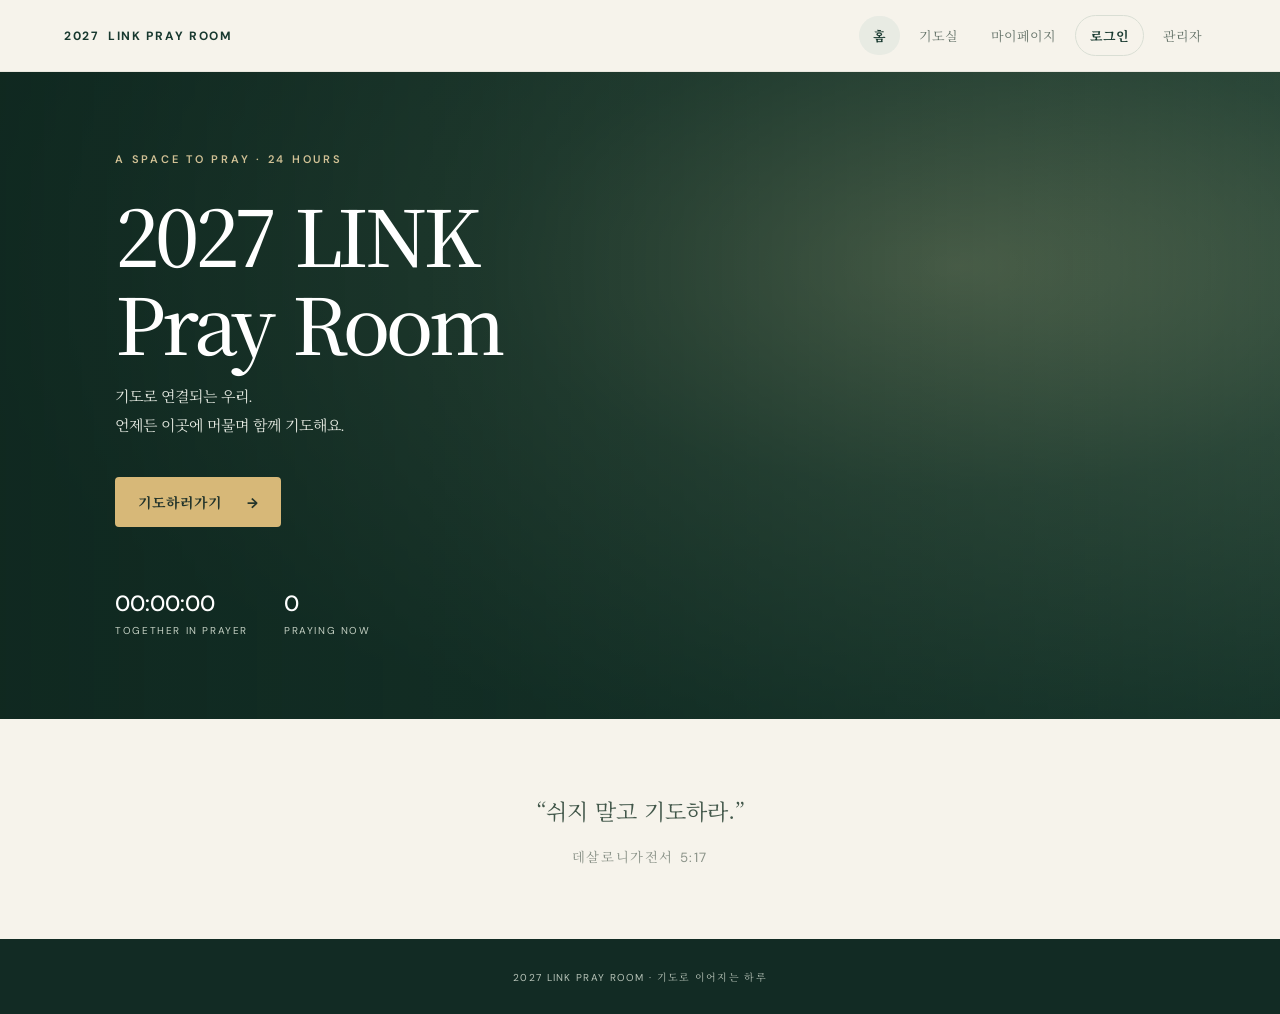
==== commit 2dd150fa: "Add files via upload" ====
--- a/index.html
+++ b/index.html
@@ -189,7 +189,7 @@
   $('#emailChangeStatus').textContent = confirmed
     ? '새 이메일 인증이 완료되어 계정 이메일이 변경됐어요.'
     : (pending
-      ? `인증 대기 중: ${pending}. Supabase에서 기존 이메일 확인도 요구하는 경우, 기존 주소와 새 주소로 온 인증메일을 모두 확인해 주세요.`
+      ? `인증 대기 중: ${pending}. 새 이메일로 받은 인증 링크를 열어 변경을 완료해 주세요.`
       : '새 이메일 주소로 인증메일을 보내고, 메일의 링크를 열어 변경을 완료해 주세요.');
 }
 
@@ -655,8 +655,16 @@
 async function reauthenticate(event) {
   event.preventDefault();
   const password = $('#reauthPassword').value;
-  const { error } = await supabase.auth.signInWithPassword({ email: user.email, password });
-  if (error) return toast('비밀번호가 맞지 않아요.');
+  const { data: { user: currentUser }, error: userError } = await supabase.auth.getUser();
+  if (userError || !currentUser?.email) return toast('로그인 정보를 확인할 수 없어요. 다시 로그인해 주세요.');
+  user = currentUser;
+  const { error } = await supabase.auth.signInWithPassword({ email: currentUser.email, password });
+  if (error) {
+    console.warn('My page reauthentication failed:', error.message);
+    return toast(error.message.toLowerCase().includes('invalid')
+      ? '현재 계정 이메일과 비밀번호를 확인해 주세요. 이메일을 변경했다면 새 이메일 주소로 다시 로그인한 뒤 시도해 주세요.'
+      : `비밀번호 확인에 실패했어요: ${error.message}`);
+  }
   $('#reauthModal').classList.remove('open');
   $('#reauthPassword').value = '';
   page('mypage');
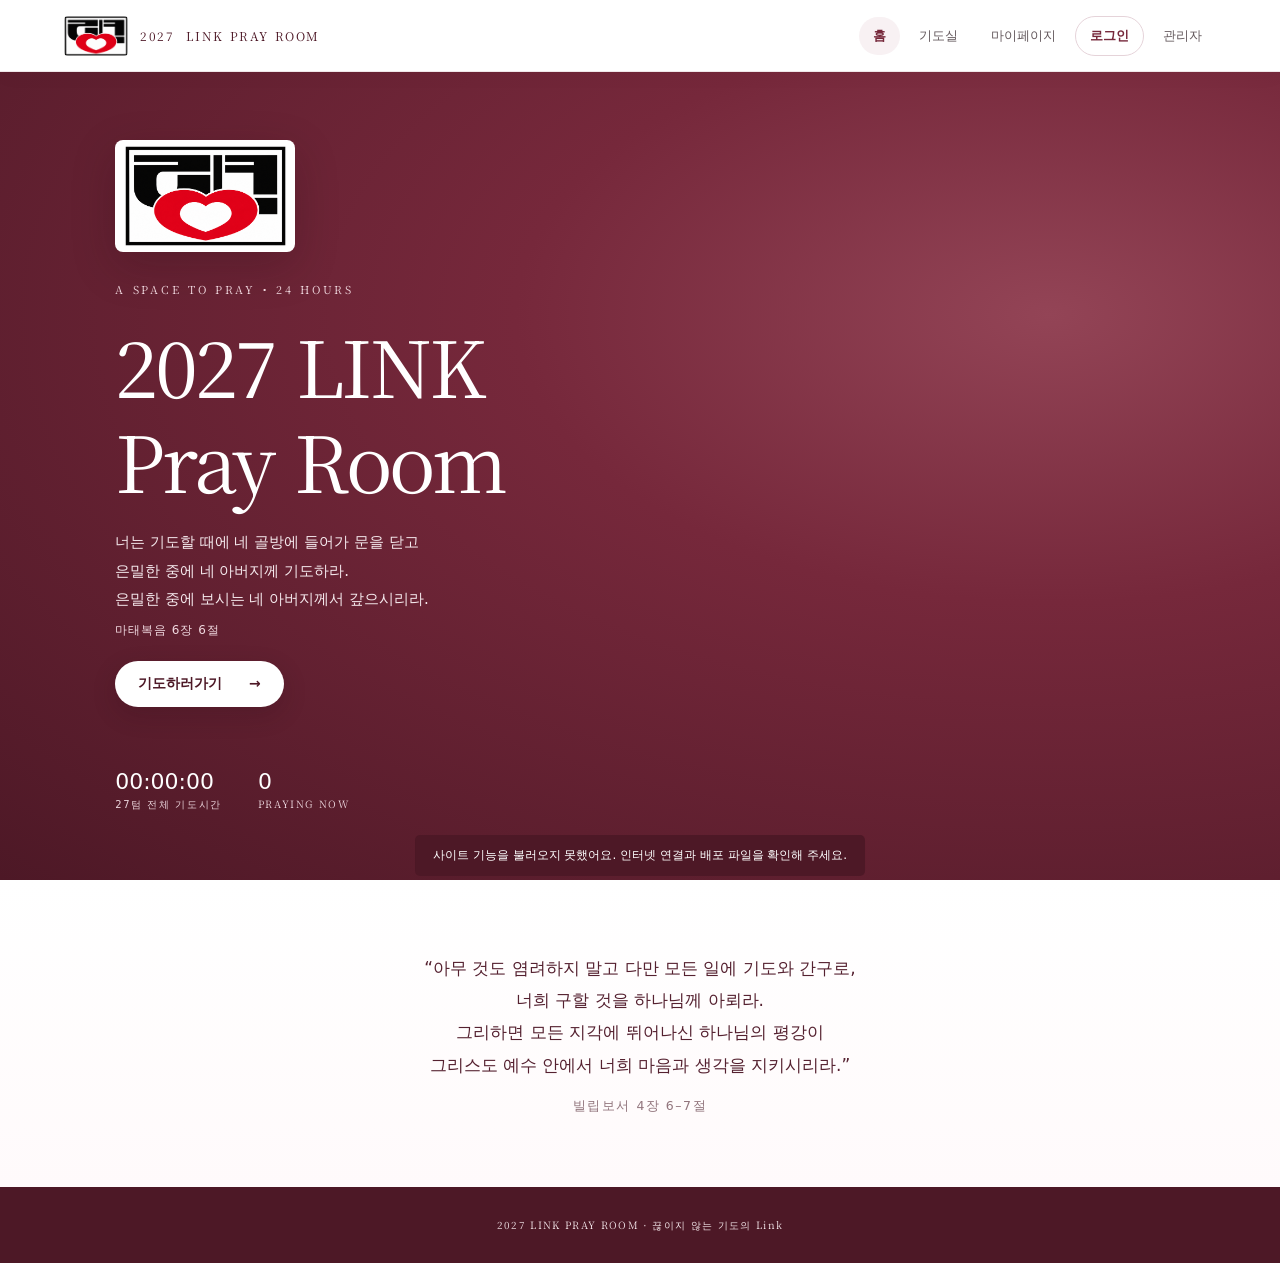
==== commit d1647308: "Add files via upload" ====
--- a/index.html
+++ b/index.html
@@ -1,1155 +1,64 @@
 <!doctype html>
-<html lang="ko"><head><meta charset="utf-8"><meta name="viewport" content="width=device-width,initial-scale=1"><meta name="theme-color" content="#18392f"><title>2027 LINK PRAY ROOM</title>
+<html lang="ko"><head><meta charset="utf-8"><meta name="viewport" content="width=device-width,initial-scale=1"><meta name="theme-color" content="#18392f"><meta name="apple-mobile-web-app-capable" content="yes"><meta name="apple-mobile-web-app-status-bar-style" content="black-translucent"><meta name="apple-mobile-web-app-title" content="LINK PRAY"><link rel="icon" type="image/png" sizes="192x192" href="./assets/link-pray-icon-192.png"><link rel="apple-touch-icon" sizes="180x180" href="./assets/link-pray-icon-180.png"><link rel="manifest" href="./site.webmanifest"><title>2027 LINK PRAY ROOM</title>
 <style>
-@import url('https://fonts.googleapis.com/css2?family=DM+Sans:wght@400;500;600;700&family=Noto+Serif+KR:wght@400;500;600;700&display=swap');:root{--green:#18392f;--deep:#122b24;--sage:#a6b9a5;--cream:#f6f3eb;--ink:#23332d;--muted:#7e8981;--line:#e4e5dc;--gold:#d7b878}*{box-sizing:border-box}body{margin:0;background:var(--cream);color:var(--ink);font-family:'DM Sans','Noto Serif KR',sans-serif}button,input,textarea,select{font:inherit}button{cursor:pointer}.top{height:72px;padding:0 max(5vw,24px);display:flex;align-items:center;justify-content:space-between;background:#f6f3ebee;border-bottom:1px solid #e8e6dd;position:sticky;top:0;z-index:5}.brand{display:flex;gap:11px;align-items:center;font-size:12px;letter-spacing:.14em;font-weight:700;color:var(--green)}.mark{width:31px;height:31px;border-radius:50%;background:var(--green);color:#f7f3e8;display:grid;place-items:center;font-family:serif;font-size:17px}.nav{display:flex;gap:5px;align-items:center}.nav button,.textbtn{border:0;background:transparent;color:#66746a;padding:10px 14px;border-radius:30px;font-size:13px}.nav button.active{background:#e8ebe3;color:var(--green);font-weight:700}.nav .login{color:var(--green);font-weight:700;border:1px solid #d9ded4}.page{display:none}.page.active{display:block}.hero{min-height:620px;background:linear-gradient(90deg,#0e261edb,#132f2575),radial-gradient(ellipse at 75% 30%,#8b9874,#405c49 35%,#19382e 75%);color:#fff;display:flex;align-items:center;padding:80px max(9vw,30px);position:relative;overflow:hidden}.hero:after{content:'✳';position:absolute;right:12%;top:5%;font-size:360px;color:#ffffff08;font-family:serif}.hero-inner{max-width:650px;position:relative;z-index:1}.eyebrow{font-size:11px;letter-spacing:.25em;color:#d1c195;font-weight:600}.hero h1{font:500 clamp(42px,7vw,78px)/1.13 'Noto Serif KR',serif;letter-spacing:-.055em;margin:23px 0 18px}.hero p{font-size:15px;line-height:1.9;color:#e2e7df}.primary{background:var(--gold);color:#23342b;border:0;border-radius:4px;padding:15px 23px;font-size:14px;font-weight:700;margin-top:22px}.primary:disabled{opacity:.55;cursor:wait}.arrow{margin-left:22px}.stats{display:flex;gap:36px;margin-top:62px}.stat b{display:block;font-size:22px;font-weight:500}.stat span{font-size:10px;letter-spacing:.16em;color:#c4d0c3}.quote{padding:72px 24px;text-align:center;color:#42574a}.quote blockquote{font:400 22px/1.8 'Noto Serif KR',serif;margin:0 auto 15px}.quote small{letter-spacing:.12em;color:#899187}.shell{max-width:1080px;margin:auto;padding:54px 24px 90px}.heading{text-align:center;margin-bottom:34px}.heading .eyebrow{color:#a4854d}.heading h2{font:500 35px 'Noto Serif KR',serif;margin:12px 0}.heading p{font-size:13px;color:var(--muted)}.room-grid{display:grid;grid-template-columns:1.35fr .8fr;gap:20px}.card{background:#fff;border:1px solid var(--line);border-radius:8px;padding:28px}.prayer-card{background:linear-gradient(145deg,#1b3b30,#29483a);color:#f5f3eb;min-height:280px;display:flex;flex-direction:column;justify-content:space-between}.prayer-card .label{font-size:10px;letter-spacing:.2em;color:#d3c08d}.prayer-card h3{font:400 25px/1.7 'Noto Serif KR',serif;max-width:540px;margin:22px 0}.prayer-card p{font-size:12px;color:#c5d0c5}.room-side h3,.card h3{font:500 17px 'Noto Serif KR',serif;margin:0 0 19px}.people{display:flex;flex-direction:column;gap:13px}.person{display:flex;align-items:center;gap:10px;font-size:13px}.dot{width:7px;height:7px;background:#80a782;border-radius:50%;box-shadow:0 0 0 4px #eaf1e9}.pill{margin-left:auto;font-size:10px;color:#839087}.empty{font-size:12px;color:var(--muted);padding:12px 0}.timer{text-align:center;padding:22px 0}.timer strong{font-size:30px;font-weight:500;letter-spacing:.08em;color:var(--green)}.timer small{display:block;color:var(--muted);font-size:11px;margin-top:8px}.actions{display:flex;gap:10px;justify-content:center}.actions .primary{margin:0;padding:12px 20px}.secondary{background:#f1f2ed;color:#3b5547;border:1px solid #e4e7de;border-radius:4px;padding:12px 18px}.music{margin-top:20px;padding:15px 17px;background:#f6f6f1;border-radius:5px;display:flex;align-items:center;gap:12px;font-size:12px;color:#506053}.music audio{width:100%;height:34px}.music small{display:block;color:#899187;margin-top:4px}.profile-grid{display:grid;grid-template-columns:.8fr 1.2fr;gap:20px}.profile-name{font:500 24px 'Noto Serif KR',serif}.bigtime{font-size:40px;color:var(--green);margin:22px 0 5px}.field{width:100%;border:1px solid var(--line);background:#fbfbf8;padding:13px;border-radius:4px;margin:7px 0 13px;color:var(--ink)}textarea.field{height:105px;resize:vertical}.topic{padding:14px;border:1px solid var(--line);border-radius:5px;margin:10px 0;font-size:13px;line-height:1.7}.topic small{display:block;color:#9a8a68;font-size:10px;margin-bottom:5px}.footer{background:var(--deep);color:#b8c4b9;text-align:center;padding:30px 20px;font-size:10px;letter-spacing:.13em}.modal{position:fixed;inset:0;z-index:20;background:#11261ecc;display:none;align-items:center;justify-content:center;padding:18px}.modal.open{display:flex}.modal-card{width:min(540px,100%);max-height:92vh;overflow:auto;background:var(--cream);padding:30px;border-radius:8px;box-shadow:0 18px 80px #0004}.modal-head{display:flex;justify-content:space-between;align-items:center}.modal-head h2{font:500 25px 'Noto Serif KR',serif;margin:0}.close{background:none;border:0;font-size:25px;color:#617067}.tabs{display:flex;gap:6px;margin:20px 0}.tabs button{flex:1;padding:11px;background:#eceee7;border:0;border-radius:4px;color:#617067}.tabs button.active{background:var(--green);color:white}.formgrid{display:grid;grid-template-columns:1fr 1fr;gap:0 12px}.formgrid label,.loginform label{display:block;font-size:11px;color:#68756c}.formgrid input,.loginform input{display:block;width:100%;padding:12px;border:1px solid var(--line);background:white;border-radius:4px;margin:6px 0 13px}.loginform{display:none}.loginform.active{display:block}.formgrid[hidden]{display:none}.modal .primary{width:100%;margin:10px 0 0}.hint{font-size:11px;color:#818a82;line-height:1.7}.toast{position:fixed;bottom:24px;left:50%;transform:translateX(-50%);background:#213b30;color:white;padding:12px 18px;border-radius:5px;font-size:12px;opacity:0;pointer-events:none;transition:.2s;z-index:30}.toast.show{opacity:1}.adminbox{max-width:650px;margin:20px auto}.adminbox p{font-size:12px;color:var(--muted);line-height:1.8}.adminbox input[type=file]{display:block;margin:15px 0}.hidden{display:none!important}.profile-label{display:block;font-size:11px;color:#68756c}.answer-box{margin-top:13px;padding:13px;background:#f4f4ee;border:1px solid #e6e7df;border-radius:4px;color:#59655c}.answer-box strong{display:block;font-size:11px;color:#7f8b7e;margin-bottom:6px}.response-button{border:0;background:transparent;color:#55725f;padding:8px 0 0;font-size:11px}.response-editor{margin-top:10px}.topic-actions{display:flex;gap:14px;margin-top:5px}.topic-actions .response-button{padding:8px 0}.topic-actions .response-button:hover{text-decoration:underline}@media(max-width:700px){.top{height:62px;padding:0 13px}.brand{font-size:9px;letter-spacing:.1em}.mark{width:27px;height:27px}.nav{gap:0}.nav button{padding:9px 8px;font-size:10px}.hero{min-height:570px;padding:55px 25px}.hero h1{font-size:47px}.stats{gap:22px}.room-grid,.profile-grid{grid-template-columns:1fr}.shell{padding:43px 15px 70px}.card{padding:21px}.formgrid{grid-template-columns:1fr}.modal-card{padding:22px}}
-</style><style>.music{display:flex;flex-wrap:nowrap;align-items:center}.music>span{flex:0 0 auto}.music>div{flex:1 1 180px;min-width:100px}.music audio{flex:1 1 240px;width:auto;min-width:180px}@media(max-width:700px){.music{flex-wrap:wrap}.music>div{flex:1 1 120px}.music audio{flex:1 1 calc(100% - 27px);width:calc(100% - 27px);min-width:0;margin-left:27px}}</style><style>.music{display:flex;flex-wrap:nowrap;align-items:center}.music>span{flex:0 0 auto}.music>div{flex:1 1 180px;min-width:100px}.music audio{flex:1 1 240px;width:auto;min-width:180px}@media(max-width:700px){.music{flex-wrap:wrap}.music>div{flex:1 1 120px}.music audio{flex:1 1 calc(100% - 27px);width:calc(100% - 27px);min-width:0;margin-left:27px}}</style><style>.youtube-wrap{margin-top:14px;border-radius:5px;overflow:hidden;background:#111}.youtube-wrap iframe{display:block;width:100%;min-height:200px;aspect-ratio:16/9;border:0}.admin-global-total{display:flex;justify-content:space-between;align-items:center;padding:12px 0;border-bottom:1px solid var(--line);font-size:12px}.admin-global-total strong{font-size:18px;color:var(--green)}.admin-person-row{display:grid;grid-template-columns:minmax(120px,1fr) auto auto;align-items:center;gap:12px;padding:11px 0;border-bottom:1px solid var(--line)}.admin-person-row>div{min-width:0}.admin-person-row b,.admin-person-row small{display:block}.admin-person-row b{font-size:12px}.admin-person-row small{font-size:10px;color:var(--muted);margin-top:4px}.admin-person-row>strong{font-size:12px;white-space:nowrap}.admin-person-row button{padding:8px 10px;font-size:11px;white-space:nowrap}@media(max-width:700px){.top{height:auto;min-height:62px;flex-wrap:wrap;gap:8px;padding:10px 13px}.brand{font-size:9px;letter-spacing:.1em}.nav{width:100%;overflow-x:auto;justify-content:flex-start;scrollbar-width:none}.nav::-webkit-scrollbar{display:none}.nav button{flex:0 0 auto;white-space:nowrap}.hero .stats{flex-wrap:wrap}.adminbox{padding:18px}.admin-person-row{grid-template-columns:minmax(0,1fr) auto;gap:9px}.admin-person-row>div{grid-column:1/3}.admin-person-row button{width:100%}.youtube-wrap iframe{min-height:200px}}</style><style>@media(max-width:700px){.top{height:auto;min-height:60px;flex-wrap:wrap;gap:8px;padding:10px 12px}.brand{font-size:10px;letter-spacing:.08em}.nav{width:100%;overflow-x:auto;justify-content:flex-start;gap:3px;scrollbar-width:none}.nav::-webkit-scrollbar{display:none}.nav button{flex:0 0 auto;min-height:42px;padding:10px 12px;font-size:12px;white-space:nowrap}.hero{min-height:calc(100svh - 106px);padding:48px 22px}.hero h1{font-size:clamp(40px,12vw,56px)}.hero p{font-size:14px}.hero:after{right:-18%;font-size:240px}.stats{gap:18px;margin-top:42px}.stat{min-width:105px}.stat b{font-size:19px}.shell{padding:32px 14px 54px}.heading{margin-bottom:23px}.heading h2{font-size:29px}.heading p{line-height:1.7}.room-grid,.profile-grid{grid-template-columns:minmax(0,1fr);gap:14px}.card{padding:18px}.prayer-card{min-height:240px}.prayer-card h3{font-size:21px;line-height:1.65}.actions{gap:8px}.actions button{flex:1;min-height:48px;padding:12px 8px!important}.timer strong{font-size:28px}.music{flex-wrap:wrap;gap:10px}.music>div{flex:1 1 calc(100% - 40px);min-width:0}.music audio{width:100%;min-width:0}.youtube-wrap{width:100%}.adminbox{margin:0;padding:18px}.admin-person-row{grid-template-columns:minmax(0,1fr) auto;gap:8px}.admin-person-row>div{grid-column:1/3}.admin-person-row button{width:100%;min-height:42px}.formgrid{grid-template-columns:1fr}.field{font-size:16px;padding:13px}.modal{padding:10px;align-items:flex-end}.modal-card{width:100%;max-height:92svh;padding:20px;border-radius:12px 12px 6px 6px}.modal-head h2{font-size:22px}.modal .primary,.modal .secondary{min-height:46px}.footer{padding:24px 14px;line-height:1.7}.toast{width:calc(100% - 28px);bottom:14px;text-align:center}.topic{overflow-wrap:anywhere}.profile-details{line-height:1.8}.signed-out{text-align:center}}@media(min-width:701px) and (max-width:900px){.top{padding:0 20px}.nav button{padding:9px 10px}.shell{padding-right:20px;padding-left:20px}.room-grid{grid-template-columns:1.1fr .9fr}}</style><style>.room-topic-list{display:grid;gap:18px}.room-topic-entry{padding:0 0 16px;border-bottom:1px solid #ffffff26}.room-topic-entry:last-child{padding-bottom:0;border-bottom:0}.room-topic-entry h3{font:500 18px/1.5 'Noto Serif KR',serif;margin:0 0 7px;color:#e5d7a9}.room-topic-entry p{font:400 16px/1.8 'Noto Serif KR',serif;margin:0;color:#f5f3eb;white-space:pre-wrap}.shared-topic-entry{padding:16px;margin:12px 0;background:#f7f7f2;border:1px solid var(--line);border-radius:6px}.shared-topic-entry .field{margin:6px 0 10px}.admin-group{padding:15px 0;border-bottom:1px solid var(--line)}.admin-group>h4{display:flex;justify-content:space-between;align-items:center;margin:0 0 10px;color:var(--green);font-size:16px}.admin-group>h4 span,.admin-darabang-group>h5 span{font-size:11px;color:var(--muted);font-weight:400}.admin-darabang-group{padding:10px 0 4px 14px;border-left:2px solid #e7e8df}.admin-darabang-group>h5{display:flex;justify-content:space-between;margin:0 0 8px;font-size:13px;font-weight:600;color:#526658}.shared-topic-title{font:500 14px 'Noto Serif KR',serif;margin:0 0 7px;color:var(--green)}@media(max-width:700px){.room-topic-entry p{font-size:15px}.shared-topic-entry{padding:12px}.admin-darabang-group{padding-left:10px}}</style><style>.shared-prayer-tabs{flex-wrap:wrap;margin:16px 0}.shared-prayer-tabs button{font-size:12px}.shared-prayer-tabs button.active{background:var(--green);color:#fff}.personal-topic-choices{display:grid;grid-template-columns:repeat(auto-fit,minmax(150px,1fr));gap:9px}.personal-topic-choice{display:flex;align-items:center;justify-content:space-between;gap:10px;padding:13px;background:#f7f8f3;border:1px solid var(--line);border-radius:5px;color:var(--ink);text-align:left}.personal-topic-choice:hover{border-color:#a6b9a5;background:#f0f3eb}.personal-topic-choice span{font-size:13px;font-weight:600}.personal-topic-choice small{font-size:10px;color:var(--muted);white-space:nowrap}.personal-topic-breadcrumb{display:flex;align-items:center;gap:8px;flex-wrap:wrap;margin:4px 0 16px;color:var(--muted);font-size:12px}.personal-topic-heading{font:500 16px 'Noto Serif KR',serif;color:var(--green);margin:8px 0 12px}.admin-group{margin:12px 0}.admin-group>h4{margin-bottom:10px}@media(max-width:700px){.shared-prayer-tabs{display:grid;grid-template-columns:1fr}.shared-prayer-tabs button{min-height:42px}.personal-topic-choices{grid-template-columns:1fr}.personal-topic-choice{min-height:48px}}</style><style>.hero:after{display:none!important;content:none!important}</style><style>.room-topic-entry h3{font-size:23px!important;line-height:1.45}.topic-prayer-total{display:block;margin-top:13px;color:#d8c99f;font-size:12px;letter-spacing:.03em}.completed-prayer-archive{margin-top:24px}.completed-prayer-archive>h3{margin:0 0 12px;color:var(--green)}.completed-prayer-entry{display:flex;justify-content:space-between;align-items:flex-start;gap:18px;padding:17px 0;border-top:1px solid var(--line)}.completed-prayer-entry h3{margin:0 0 6px;color:var(--green);font:600 17px/1.5 "Noto Serif KR",serif}.completed-prayer-entry p{margin:0;white-space:pre-wrap;font-size:13px;line-height:1.7}.completed-prayer-entry>small{flex:0 0 auto;color:var(--muted);font-size:11px;text-align:right}.completed-prayer-entry strong{display:inline-block;margin-top:5px;color:var(--green);font-size:13px}.admin-member-card{display:block!important;padding:14px 0!important}.admin-member-heading{display:grid;grid-template-columns:minmax(100px,1fr) minmax(180px,2fr) auto;align-items:center;gap:12px}.admin-member-heading small{font-size:11px;color:var(--muted)}.admin-member-fields{display:grid;grid-template-columns:repeat(3,minmax(0,1fr));gap:9px;margin:12px 0}.admin-member-fields label{font-size:11px;color:var(--muted)}.admin-member-fields .field{margin-top:5px}.topic-prayer-total{color:#66746a!important}.room-topic-entry .topic-prayer-total{color:#d8c99f!important}@media(max-width:600px){.completed-prayer-entry{display:block}.completed-prayer-entry>small{display:block;margin-top:10px;text-align:left}.admin-member-heading{grid-template-columns:1fr auto}.admin-member-heading small{grid-column:1/-1;grid-row:2}.admin-member-fields{grid-template-columns:1fr}.completed-prayer-archive{padding:18px}}</style><style>.admin-tabs{display:grid;grid-template-columns:repeat(4,minmax(0,1fr));margin:0 0 22px}.admin-tabs button{font-size:13px}.admin-tabs button.active{background:var(--green);color:#fff}.admin-panels{display:grid;gap:18px}.admin-panel{margin:0}.admin-panel-subsection{margin-top:28px}.admin-global-total{margin:0 0 10px;padding:12px;background:#f5f6f1;border-radius:4px;color:var(--muted);font-size:13px}.admin-global-total strong{color:var(--green);font-size:18px}.admin-member-navigation{margin-top:18px}.admin-member-choice-grid{display:grid;grid-template-columns:repeat(auto-fit,minmax(140px,1fr));gap:10px}.admin-member-choice{display:flex;align-items:center;justify-content:space-between;gap:10px;min-height:54px;padding:13px 15px;border:1px solid var(--line);border-radius:5px;background:#f8f9f5;color:var(--green);text-align:left}.admin-member-choice:hover{border-color:var(--sage);background:#f0f3eb}.admin-member-choice strong{font-size:14px}.admin-member-choice small{font-size:11px;color:var(--muted);white-space:nowrap}.admin-member-path>p{color:var(--muted);font-size:13px}.admin-member-heading{grid-template-columns:minmax(130px,1fr) minmax(160px,2fr) auto}.admin-member-fields{grid-template-columns:repeat(3,minmax(0,1fr))}@media(max-width:760px){.admin-tabs{grid-template-columns:repeat(2,minmax(0,1fr))}.admin-tabs button{min-height:48px;padding:9px;font-size:12px}}@media(max-width:520px){.admin-tabs{grid-template-columns:1fr 1fr}.admin-member-heading{grid-template-columns:1fr}.admin-member-heading small{grid-column:auto;grid-row:auto}.admin-member-fields{grid-template-columns:1fr}}</style></head><body>
-<header class="top"><div class="brand">2027&nbsp; LINK PRAY ROOM</div><nav class="nav"><button class="active" data-page="home">홈</button><button data-page="room">기도실</button><button data-page="mypage">마이페이지</button><button id="authButton" class="login">로그인</button><button id="logoutButton" class="login hidden">로그아웃</button><button id="adminNav" data-page="admin">관리자</button></nav></header>
-<main><section id="home" class="page active"><div class="hero"><div class="hero-inner"><div class="eyebrow">A SPACE TO PRAY · 24 HOURS</div><h1>2027 LINK<br>Pray Room</h1><p>기도로 연결되는 우리.<br>언제든 이곳에 머물며 함께 기도해요.</p><button class="primary" id="goRoom">기도하러가기 <span class="arrow">→</span></button><div class="stats"><div class="stat"><b id="homeTotal">00:00:00</b><span>TOGETHER IN PRAYER</span></div><div id="homeMyStat" class="stat hidden"><b id="homeMyTotal">00:00:00</b><span>MY PRAYER TIME</span></div><div class="stat"><b id="homeCount">0</b><span>PRAYING NOW</span></div></div></div></div><div class="quote"><blockquote>“쉬지 말고 기도하라.”</blockquote><small>데살로니가전서 5:17</small></div><footer class="footer">2027 LINK PRAY ROOM · 기도로 이어지는 하루</footer></section>
-<section id="room" class="page"><div class="shell"><div class="heading"><div class="eyebrow">THE PRAYER ROOM</div><h2>지금, 함께 기도해요</h2><p>기도할 자리를 찾는 누구에게나 열려 있는 공간입니다.</p></div><div class="room-grid"><div><div class="card prayer-card"><div id="roomTopic" class="room-topic-list"></div></div><div class="card" style="margin-top:18px;text-align:center"><div class="timer"><strong id="timer">00:00:00</strong><small id="timerHint">로그인 후 기도를 시작할 수 있어요</small></div><div class="actions"><button class="primary" id="startBtn">기도 시작</button><button class="secondary hidden" id="stopBtn">기도 마치기</button></div><div class="music"><span style="font-size:18px">♫</span><div><b id="musicName">배경음악</b></div><audio id="audio" controls loop></audio></div><div id="youtubeWrap" class="youtube-wrap hidden"><iframe id="youtubePlayer" title="배경음악 YouTube player" loading="lazy" allow="autoplay; encrypted-media; picture-in-picture" allowfullscreen></iframe></div></div></div><aside class="card room-side"><h3>기도실에 함께 있는 사람 <span class="pill" id="countLabel">0명</span></h3><div id="people" class="people"><div class="empty">불러오는 중…</div></div><div class="topic" style="margin-top:25px;background:#f8f8f3"><small>함께하는 기도</small>각자의 자리에서 드리는 기도가 하나로 이어집니다.</div></aside></div><section id="completedPrayerArchive" class="card completed-prayer-archive hidden"><h3>이전 기도제목</h3><div id="completedPrayerTopics"></div></section></div></section>
-<section id="mypage" class="page"><div class="shell"><div class="heading"><div class="eyebrow">MY PRAYER JOURNEY</div><h2>마이페이지</h2><p>나의 기도 여정과 기도제목을 기록해요.</p></div><div id="signedOut" class="card signed-out">마이페이지를 보려면 로그인해 주세요.<br><button class="primary" onclick="openAuth('login')">로그인</button></div><div id="myContent" class="profile-grid hidden"><div class="card"><div class="profile-name"><span id="myName">기도자</span>님</div><div class="bigtime" id="myTotal">00:00:00</div><div class="hint">나의 누적 기도시간</div><div id="myProfileDetails" class="hint profile-details"></div><form id="profileForm"><h3>회원정보</h3><label class="profile-label">이름<input id="profileName" class="field" required></label><label class="profile-label">휴대폰 번호<input id="profilePhone" class="field" type="tel" inputmode="numeric" placeholder="010-0000-0000" required></label><label class="profile-label">기수<input id="profileCohort" class="field" required></label><label class="profile-label">그룹<select id="profileGroup" class="field" required><option value="">그룹 선택</option></select></label><label class="profile-label">다락방<select id="profileDarabang" class="field" required><option value="">다락방 선택</option></select></label><label class="profile-label">순<select id="profileSoon" class="field" required><option value="">순 선택</option></select></label><button class="secondary" type="submit">회원정보 저장</button></form><hr><h3>이메일 변경</h3><label class="profile-label">이메일<input id="profileEmailInput" class="field" type="email" required></label><button class="secondary" id="requestEmailChange" type="button">변경 인증메일 보내기</button><p class="hint" id="emailChangeStatus">새 이메일 주소로 인증메일을 보내고, 메일의 링크를 열어 변경을 완료해 주세요.</p><hr><h3>비밀번호 변경</h3><label class="profile-label">새 비밀번호<input id="newPassword" class="field" type="password" autocomplete="new-password" minlength="8" placeholder="8자 이상" required></label><label class="profile-label">새 비밀번호 확인<input id="confirmNewPassword" class="field" type="password" autocomplete="new-password" minlength="8" required></label><button class="secondary" id="changePasswordBtn" type="button">비밀번호 변경</button></div><div class="card"><h3>나의 기도제목</h3><p class="hint">나만 볼 수 있는 기도제목을 기록해요.</p><textarea id="myTopicInput" class="field" placeholder="나의 기도제목을 적어주세요."></textarea><button class="primary" id="saveTopic" type="button">기도제목 저장</button><div id="myTopics" class="topic-list"></div></div></div></div></section>
-<section id="admin" class="page"><div class="shell"><div class="heading"><div class="eyebrow">ROOM SETTINGS</div><h2>관리자 모드</h2><p>기도제목, 회원, 배경음악을 필요한 메뉴에서 관리합니다.</p></div><div id="adminTabs" class="tabs admin-tabs"><button type="button" class="active" data-admin-panel-button="shared">공통 기도제목 작성 관리</button><button type="button" data-admin-panel-button="personal">회원 개인 기도제목 관리</button><button type="button" data-admin-panel-button="members">회원 관리</button><button type="button" data-admin-panel-button="music">배경음악 관리</button></div><div class="admin-panels"><section class="card adminbox admin-panel" data-admin-panel="shared"><h3>공통 기도제목 작성 관리</h3><p>각 항목의 이름과 내용을 입력하세요. 여러 항목을 한 번에 게시할 수 있어요.</p><div id="sharedTopicDrafts"></div><button class="secondary" id="addSharedTopicDraft" type="button">+ 기도제목 추가</button><button class="primary" id="saveAdminTopic" type="button">입력한 기도제목 게시</button><div class="admin-panel-subsection"><h3>공통 기도제목 목록</h3><div id="sharedPrayerTabs" class="tabs shared-prayer-tabs"><button type="button" data-shared-status="published" data-status-label="게시">게시 (0)</button><button type="button" data-shared-status="unpublished" data-status-label="미게시">미게시 (0)</button><button type="button" data-shared-status="completed" data-status-label="완료 · 이전 기도제목">완료 · 이전 기도제목 (0)</button></div><div id="adminPrayerHistory"><div class="empty">관리자 메뉴에서 불러옵니다.</div></div></div></section><section class="card adminbox admin-panel hidden" data-admin-panel="personal"><h3>회원 개인 기도제목 관리</h3><p>다락방과 순을 선택해 해당 회원들의 개인 기도제목과 응답을 확인합니다.</p><div id="adminPersonalTopics"><div class="empty">관리자 메뉴에서 불러옵니다.</div></div></section><section class="card adminbox admin-panel hidden" data-admin-panel="members"><h3>회원 관리 · 회원 정보 관리</h3><p>다락방을 고르고, 순을 고르면 해당 순 회원만 표시됩니다. 회원별 누적 기도시간 확인·초기화와 회원분류 수정을 할 수 있어요.</p><div class="admin-tools"><div id="adminGlobalTotal" class="admin-global-total"></div><button class="secondary" id="resetAllPrayerTime" type="button">전체 기도시간 초기화</button></div><div id="adminPrayerTotals" class="admin-member-navigation"><div class="empty">관리자 메뉴에서 불러옵니다.</div></div></section><section class="card adminbox admin-panel hidden" data-admin-panel="music"><h3>배경음악 관리</h3><p>음원 파일을 올리거나 YouTube 영상 링크를 등록할 수 있습니다. 마지막으로 설정한 방식 하나만 재생됩니다.</p><label class="profile-label">YouTube 영상 링크<input id="youtubeUrl" class="field" type="url" placeholder="https://www.youtube.com/watch?v=..."></label><button class="secondary" id="saveYoutubeLink" type="button">YouTube 링크 사용</button><div id="uploadStatus" class="hint" style="margin:10px 0"></div><label class="profile-label" style="margin-top:18px">또는 음원 파일 업로드<input type="file" id="audioFile" accept="audio/*"></label></section></div></div></section></main>
-<div id="authModal" class="modal"><div class="modal-card"><div class="modal-head"><h2>기도실에 함께하기</h2><button class="close" id="closeModal">×</button></div><div class="tabs"><button class="active" data-auth-tab="login">로그인</button><button data-auth-tab="signup">회원가입</button></div><form id="loginForm" class="loginform active"><label>연락처 또는 이메일<input name="identifier" autocomplete="username" placeholder="010-0000-0000 또는 you@example.com" required></label><label>비밀번호<input name="password" type="password" autocomplete="current-password" required></label><button class="primary">로그인</button><button class="textbtn" id="showPasswordReset" type="button">비밀번호를 잊으셨나요?</button><div id="passwordResetBox" class="hidden"><label>가입한 이메일<input id="resetEmail" type="email" autocomplete="email" placeholder="you@example.com"></label><button class="secondary" id="sendPasswordReset" type="button">재설정 이메일 보내기</button></div><p class="hint">관리자는 관리자 계정으로 로그인한 뒤 상단의 관리자 메뉴를 이용하세요.</p></form><form id="signupForm" class="loginform"><div class="formgrid"><label>연락처<input name="phone" type="tel" autocomplete="tel" placeholder="010-0000-0000" required></label><label>이메일<input name="email" type="email" autocomplete="email" required></label><label>이름<input name="name" autocomplete="name" required></label><label>기수<input name="cohort" required></label><label>그룹<select id="signupGroup" name="group_name" required><option value="">그룹 선택</option></select></label><label>다락방<select id="signupDarabang" name="darabang" required><option value="">다락방 선택</option></select></label><label>순<select id="signupSoon" name="soon" required><option value="">순 선택</option></select></label><label>비밀번호<input name="password" type="password" autocomplete="new-password" minlength="8" required></label></div><button class="secondary" id="verifyEmailBtn" type="button">이메일 인증메일 보내기</button><p class="hint" id="emailVerifyStatus">이메일 인증을 먼저 진행해 주세요.</p><button class="primary" id="completeSignup" disabled>회원가입</button><p class="hint">인증메일 링크를 열어 이메일을 인증한 뒤 이 화면으로 돌아와 회원가입을 눌러주세요.</p></form></div></div>
+:root{--green:#18392f;--deep:#122b24;--sage:#a6b9a5;--cream:#f6f3eb;--ink:#23332d;--muted:#7e8981;--line:#e4e5dc;--gold:#d7b878}*{box-sizing:border-box}body{margin:0;background:var(--cream);color:var(--ink);font-family:'DM Sans','Noto Serif KR',sans-serif}button,input,textarea,select{font:inherit}button{cursor:pointer}.top{height:72px;padding:0 max(5vw,24px);display:flex;align-items:center;justify-content:space-between;background:#f6f3ebee;border-bottom:1px solid #e8e6dd;position:sticky;top:0;z-index:5}.brand{display:flex;gap:11px;align-items:center;font-size:12px;letter-spacing:.14em;font-weight:700;color:var(--green)}.mark{width:31px;height:31px;border-radius:50%;background:var(--green);color:#f7f3e8;display:grid;place-items:center;font-family:serif;font-size:17px}.nav{display:flex;gap:5px;align-items:center}.nav button,.textbtn{border:0;background:transparent;color:#66746a;padding:10px 14px;border-radius:30px;font-size:13px}.nav button.active{background:#e8ebe3;color:var(--green);font-weight:700}.nav .login{color:var(--green);font-weight:700;border:1px solid #d9ded4}.page{display:none}.page.active{display:block}.hero{min-height:620px;background:linear-gradient(90deg,#0e261edb,#132f2575),radial-gradient(ellipse at 75% 30%,#8b9874,#405c49 35%,#19382e 75%);color:#fff;display:flex;align-items:center;padding:80px max(9vw,30px);position:relative;overflow:hidden}.hero:after{content:'✳';position:absolute;right:12%;top:5%;font-size:360px;color:#ffffff08;font-family:serif}.hero-inner{max-width:650px;position:relative;z-index:1}.eyebrow{font-size:11px;letter-spacing:.25em;color:#d1c195;font-weight:600}.hero h1{font:500 clamp(42px,7vw,78px)/1.13 'Noto Serif KR',serif;letter-spacing:-.055em;margin:23px 0 18px}.hero p{font-size:15px;line-height:1.9;color:#e2e7df}.primary{background:var(--gold);color:#23342b;border:0;border-radius:4px;padding:15px 23px;font-size:14px;font-weight:700;margin-top:22px}.primary:disabled{opacity:.55;cursor:wait}.arrow{margin-left:22px}.stats{display:flex;gap:36px;margin-top:62px}.stat b{display:block;font-size:22px;font-weight:500}.stat span{font-size:10px;letter-spacing:.16em;color:#c4d0c3}.quote{padding:72px 24px;text-align:center;color:#42574a}.quote blockquote{font:400 22px/1.8 'Noto Serif KR',serif;margin:0 auto 15px}.quote small{letter-spacing:.12em;color:#899187}.shell{max-width:1080px;margin:auto;padding:54px 24px 90px}.heading{text-align:center;margin-bottom:34px}.heading .eyebrow{color:#a4854d}.heading h2{font:500 35px 'Noto Serif KR',serif;margin:12px 0}.heading p{font-size:13px;color:var(--muted)}.room-grid{display:grid;grid-template-columns:1.35fr .8fr;gap:20px}.card{background:#fff;border:1px solid var(--line);border-radius:8px;padding:28px}.prayer-card{background:linear-gradient(145deg,#1b3b30,#29483a);color:#f5f3eb;min-height:280px;display:flex;flex-direction:column;justify-content:space-between}.prayer-card .label{font-size:10px;letter-spacing:.2em;color:#d3c08d}.prayer-card h3{font:400 25px/1.7 'Noto Serif KR',serif;max-width:540px;margin:22px 0}.prayer-card p{font-size:12px;color:#c5d0c5}.room-side h3,.card h3{font:500 17px 'Noto Serif KR',serif;margin:0 0 19px}.people{display:flex;flex-direction:column;gap:13px}.person{display:flex;align-items:center;gap:10px;font-size:13px}.dot{width:7px;height:7px;background:#80a782;border-radius:50%;box-shadow:0 0 0 4px #eaf1e9}.pill{margin-left:auto;font-size:10px;color:#839087}.empty{font-size:12px;color:var(--muted);padding:12px 0}.timer{text-align:center;padding:22px 0}.timer strong{font-size:30px;font-weight:500;letter-spacing:.08em;color:var(--green)}.timer small{display:block;color:var(--muted);font-size:11px;margin-top:8px}.actions{display:flex;gap:10px;justify-content:center}.actions .primary{margin:0;padding:12px 20px}.secondary{background:#f1f2ed;color:#3b5547;border:1px solid #e4e7de;border-radius:4px;padding:12px 18px}.music{margin-top:20px;padding:15px 17px;background:#f6f6f1;border-radius:5px;display:flex;align-items:center;gap:12px;font-size:12px;color:#506053}.music audio{width:100%;height:34px}.music small{display:block;color:#899187;margin-top:4px}.profile-grid{display:grid;grid-template-columns:.8fr 1.2fr;gap:20px}.profile-name{font:500 24px 'Noto Serif KR',serif}.bigtime{font-size:40px;color:var(--green);margin:22px 0 5px}.field{width:100%;border:1px solid var(--line);background:#fbfbf8;padding:13px;border-radius:4px;margin:7px 0 13px;color:var(--ink)}textarea.field{height:105px;resize:vertical}.topic{padding:14px;border:1px solid var(--line);border-radius:5px;margin:10px 0;font-size:13px;line-height:1.7}.topic small{display:block;color:#9a8a68;font-size:10px;margin-bottom:5px}.footer{background:var(--deep);color:#b8c4b9;text-align:center;padding:30px 20px;font-size:10px;letter-spacing:.13em}.modal{position:fixed;inset:0;z-index:20;background:#11261ecc;display:none;align-items:center;justify-content:center;padding:18px}.modal.open{display:flex}.modal-card{width:min(540px,100%);max-height:92vh;overflow:auto;background:var(--cream);padding:30px;border-radius:8px;box-shadow:0 18px 80px #0004}.modal-head{display:flex;justify-content:space-between;align-items:center}.modal-head h2{font:500 25px 'Noto Serif KR',serif;margin:0}.close{background:none;border:0;font-size:25px;color:#617067}.tabs{display:flex;gap:6px;margin:20px 0}.tabs button{flex:1;padding:11px;background:#eceee7;border:0;border-radius:4px;color:#617067}.tabs button.active{background:var(--green);color:white}.formgrid{display:grid;grid-template-columns:1fr 1fr;gap:0 12px}.formgrid label,.loginform label{display:block;font-size:11px;color:#68756c}.formgrid input,.loginform input{display:block;width:100%;padding:12px;border:1px solid var(--line);background:white;border-radius:4px;margin:6px 0 13px}.loginform{display:none}.loginform.active{display:block}.formgrid[hidden]{display:none}.modal .primary{width:100%;margin:10px 0 0}.hint{font-size:11px;color:#818a82;line-height:1.7}.toast{position:fixed;bottom:24px;left:50%;transform:translateX(-50%);background:#213b30;color:white;padding:12px 18px;border-radius:5px;font-size:12px;opacity:0;pointer-events:none;transition:.2s;z-index:30}.toast.show{opacity:1}.adminbox{max-width:650px;margin:20px auto}.adminbox p{font-size:12px;color:var(--muted);line-height:1.8}.adminbox input[type=file]{display:block;margin:15px 0}.hidden{display:none!important}.profile-label{display:block;font-size:11px;color:#68756c}.answer-box{margin-top:13px;padding:13px;background:#f4f4ee;border:1px solid #e6e7df;border-radius:4px;color:#59655c}.answer-box strong{display:block;font-size:11px;color:#7f8b7e;margin-bottom:6px}.response-button{border:0;background:transparent;color:#55725f;padding:8px 0 0;font-size:11px}.response-editor{margin-top:10px}.topic-actions{display:flex;gap:14px;margin-top:5px}.topic-actions .response-button{padding:8px 0}.topic-actions .response-button:hover{text-decoration:underline}@media(max-width:700px){.top{height:62px;padding:0 13px}.brand{font-size:9px;letter-spacing:.1em}.mark{width:27px;height:27px}.nav{gap:0}.nav button{padding:9px 8px;font-size:10px}.hero{min-height:570px;padding:55px 25px}.hero h1{font-size:47px}.stats{gap:22px}.room-grid,.profile-grid{grid-template-columns:1fr}.shell{padding:43px 15px 70px}.card{padding:21px}.formgrid{grid-template-columns:1fr}.modal-card{padding:22px}}
+</style><style>.music{display:flex;flex-wrap:nowrap;align-items:center}.music>span{flex:0 0 auto}.music>div{flex:1 1 180px;min-width:100px}.music audio{flex:1 1 240px;width:auto;min-width:180px}@media(max-width:700px){.music{flex-wrap:wrap}.music>div{flex:1 1 120px}.music audio{flex:1 1 calc(100% - 27px);width:calc(100% - 27px);min-width:0;margin-left:27px}}</style><style>.music{display:flex;flex-wrap:nowrap;align-items:center}.music>span{flex:0 0 auto}.music>div{flex:1 1 180px;min-width:100px}.music audio{flex:1 1 240px;width:auto;min-width:180px}@media(max-width:700px){.music{flex-wrap:wrap}.music>div{flex:1 1 120px}.music audio{flex:1 1 calc(100% - 27px);width:calc(100% - 27px);min-width:0;margin-left:27px}}</style><style>.youtube-wrap{margin-top:14px;border-radius:5px;overflow:hidden;background:#111}.youtube-wrap iframe{display:block;width:100%;min-height:200px;aspect-ratio:16/9;border:0}.admin-global-total{display:flex;justify-content:space-between;align-items:center;padding:12px 0;border-bottom:1px solid var(--line);font-size:12px}.admin-global-total strong{font-size:18px;color:var(--green)}.admin-person-row{display:grid;grid-template-columns:minmax(120px,1fr) auto auto;align-items:center;gap:12px;padding:11px 0;border-bottom:1px solid var(--line)}.admin-person-row>div{min-width:0}.admin-person-row b,.admin-person-row small{display:block}.admin-person-row b{font-size:12px}.admin-person-row small{font-size:10px;color:var(--muted);margin-top:4px}.admin-person-row>strong{font-size:12px;white-space:nowrap}.admin-person-row button{padding:8px 10px;font-size:11px;white-space:nowrap}@media(max-width:700px){.top{height:auto;min-height:62px;flex-wrap:wrap;gap:8px;padding:10px 13px}.brand{font-size:9px;letter-spacing:.1em}.nav{width:100%;overflow-x:auto;justify-content:flex-start;scrollbar-width:none}.nav::-webkit-scrollbar{display:none}.nav button{flex:0 0 auto;white-space:nowrap}.hero .stats{flex-wrap:wrap}.adminbox{padding:18px}.admin-person-row{grid-template-columns:minmax(0,1fr) auto;gap:9px}.admin-person-row>div{grid-column:1/3}.admin-person-row button{width:100%}.youtube-wrap iframe{min-height:200px}}</style><style>@media(max-width:700px){.top{height:auto;min-height:60px;flex-wrap:wrap;gap:8px;padding:10px 12px}.brand{font-size:10px;letter-spacing:.08em}.nav{width:100%;overflow-x:auto;justify-content:flex-start;gap:3px;scrollbar-width:none}.nav::-webkit-scrollbar{display:none}.nav button{flex:0 0 auto;min-height:42px;padding:10px 12px;font-size:12px;white-space:nowrap}.hero{min-height:calc(100svh - 106px);padding:48px 22px}.hero h1{font-size:clamp(40px,12vw,56px)}.hero p{font-size:14px}.hero:after{right:-18%;font-size:240px}.stats{gap:18px;margin-top:42px}.stat{min-width:105px}.stat b{font-size:19px}.shell{padding:32px 14px 54px}.heading{margin-bottom:23px}.heading h2{font-size:29px}.heading p{line-height:1.7}.room-grid,.profile-grid{grid-template-columns:minmax(0,1fr);gap:14px}.card{padding:18px}.prayer-card{min-height:240px}.prayer-card h3{font-size:21px;line-height:1.65}.actions{gap:8px}.actions button{flex:1;min-height:48px;padding:12px 8px!important}.timer strong{font-size:28px}.music{flex-wrap:wrap;gap:10px}.music>div{flex:1 1 calc(100% - 40px);min-width:0}.music audio{width:100%;min-width:0}.youtube-wrap{width:100%}.adminbox{margin:0;padding:18px}.admin-person-row{grid-template-columns:minmax(0,1fr) auto;gap:8px}.admin-person-row>div{grid-column:1/3}.admin-person-row button{width:100%;min-height:42px}.formgrid{grid-template-columns:1fr}.field{font-size:16px;padding:13px}.modal{padding:10px;align-items:flex-end}.modal-card{width:100%;max-height:92svh;padding:20px;border-radius:12px 12px 6px 6px}.modal-head h2{font-size:22px}.modal .primary,.modal .secondary{min-height:46px}.footer{padding:24px 14px;line-height:1.7}.toast{width:calc(100% - 28px);bottom:14px;text-align:center}.topic{overflow-wrap:anywhere}.profile-details{line-height:1.8}.signed-out{text-align:center}}@media(min-width:701px) and (max-width:900px){.top{padding:0 20px}.nav button{padding:9px 10px}.shell{padding-right:20px;padding-left:20px}.room-grid{grid-template-columns:1.1fr .9fr}}</style><style>.room-topic-list{display:grid;gap:18px}.room-topic-entry{padding:0 0 16px;border-bottom:1px solid #ffffff26}.room-topic-entry:last-child{padding-bottom:0;border-bottom:0}.room-topic-entry h3{font:500 18px/1.5 'Noto Serif KR',serif;margin:0 0 7px;color:#e5d7a9}.room-topic-entry p{font:400 16px/1.8 'Noto Serif KR',serif;margin:0;color:#f5f3eb;white-space:pre-wrap}.shared-topic-entry{padding:16px;margin:12px 0;background:#f7f7f2;border:1px solid var(--line);border-radius:6px}.shared-topic-entry .field{margin:6px 0 10px}.admin-group{padding:15px 0;border-bottom:1px solid var(--line)}.admin-group>h4{display:flex;justify-content:space-between;align-items:center;margin:0 0 10px;color:var(--green);font-size:16px}.admin-group>h4 span,.admin-darabang-group>h5 span{font-size:11px;color:var(--muted);font-weight:400}.admin-darabang-group{padding:10px 0 4px 14px;border-left:2px solid #e7e8df}.admin-darabang-group>h5{display:flex;justify-content:space-between;margin:0 0 8px;font-size:13px;font-weight:600;color:#526658}.shared-topic-title{font:500 14px 'Noto Serif KR',serif;margin:0 0 7px;color:var(--green)}@media(max-width:700px){.room-topic-entry p{font-size:15px}.shared-topic-entry{padding:12px}.admin-darabang-group{padding-left:10px}}</style><style>.shared-prayer-tabs{flex-wrap:wrap;margin:16px 0}.shared-prayer-tabs button{font-size:12px}.shared-prayer-tabs button.active{background:var(--green);color:#fff}.personal-topic-choices{display:grid;grid-template-columns:repeat(auto-fit,minmax(150px,1fr));gap:9px}.personal-topic-choice{display:flex;align-items:center;justify-content:space-between;gap:10px;padding:13px;background:#f7f8f3;border:1px solid var(--line);border-radius:5px;color:var(--ink);text-align:left}.personal-topic-choice:hover{border-color:#a6b9a5;background:#f0f3eb}.personal-topic-choice span{font-size:13px;font-weight:600}.personal-topic-choice small{font-size:10px;color:var(--muted);white-space:nowrap}.personal-topic-breadcrumb{display:flex;align-items:center;gap:8px;flex-wrap:wrap;margin:4px 0 16px;color:var(--muted);font-size:12px}.personal-topic-heading{font:500 16px 'Noto Serif KR',serif;color:var(--green);margin:8px 0 12px}.admin-group{margin:12px 0}.admin-group>h4{margin-bottom:10px}@media(max-width:700px){.shared-prayer-tabs{display:grid;grid-template-columns:1fr}.shared-prayer-tabs button{min-height:42px}.personal-topic-choices{grid-template-columns:1fr}.personal-topic-choice{min-height:48px}}</style><style>.hero:after{display:none!important;content:none!important}</style><style>.room-topic-entry h3{font-size:23px!important;line-height:1.45}.topic-prayer-total{display:block;margin-top:13px;color:#d8c99f;font-size:12px;letter-spacing:.03em}.completed-prayer-archive{margin-top:24px}.completed-prayer-archive>h3{margin:0 0 12px;color:var(--green)}.completed-prayer-entry{display:flex;justify-content:space-between;align-items:flex-start;gap:18px;padding:17px 0;border-top:1px solid var(--line)}.completed-prayer-entry h3{margin:0 0 6px;color:var(--green);font:600 17px/1.5 "Noto Serif KR",serif}.completed-prayer-entry p{margin:0;white-space:pre-wrap;font-size:13px;line-height:1.7}.completed-prayer-entry>small{flex:0 0 auto;color:var(--muted);font-size:11px;text-align:right}.completed-prayer-entry strong{display:inline-block;margin-top:5px;color:var(--green);font-size:13px}.admin-member-card{display:block!important;padding:14px 0!important}.admin-member-heading{display:grid;grid-template-columns:minmax(100px,1fr) minmax(180px,2fr) auto;align-items:center;gap:12px}.admin-member-heading small{font-size:11px;color:var(--muted)}.admin-member-fields{display:grid;grid-template-columns:repeat(3,minmax(0,1fr));gap:9px;margin:12px 0}.admin-member-fields label{font-size:11px;color:var(--muted)}.admin-member-fields .field{margin-top:5px}.topic-prayer-total{color:#66746a!important}.room-topic-entry .topic-prayer-total{color:#d8c99f!important}@media(max-width:600px){.completed-prayer-entry{display:block}.completed-prayer-entry>small{display:block;margin-top:10px;text-align:left}.admin-member-heading{grid-template-columns:1fr auto}.admin-member-heading small{grid-column:1/-1;grid-row:2}.admin-member-fields{grid-template-columns:1fr}.completed-prayer-archive{padding:18px}}</style><style>.admin-tabs{display:grid;grid-template-columns:repeat(4,minmax(0,1fr));margin:0 0 22px}.admin-tabs button{font-size:13px}.admin-tabs button.active{background:var(--green);color:#fff}.admin-panels{display:grid;gap:18px}.admin-panel{margin:0}.admin-panel-subsection{margin-top:28px}.admin-global-total{margin:0 0 10px;padding:12px;background:#f5f6f1;border-radius:4px;color:var(--muted);font-size:13px}.admin-global-total strong{color:var(--green);font-size:18px}.admin-member-navigation{margin-top:18px}.admin-member-choice-grid{display:grid;grid-template-columns:repeat(auto-fit,minmax(140px,1fr));gap:10px}.admin-member-choice{display:flex;align-items:center;justify-content:space-between;gap:10px;min-height:54px;padding:13px 15px;border:1px solid var(--line);border-radius:5px;background:#f8f9f5;color:var(--green);text-align:left}.admin-member-choice:hover{border-color:var(--sage);background:#f0f3eb}.admin-member-choice strong{font-size:14px}.admin-member-choice small{font-size:11px;color:var(--muted);white-space:nowrap}.admin-member-path>p{color:var(--muted);font-size:13px}.admin-member-heading{grid-template-columns:minmax(130px,1fr) minmax(160px,2fr) auto}.admin-member-fields{grid-template-columns:repeat(3,minmax(0,1fr))}@media(max-width:760px){.admin-tabs{grid-template-columns:repeat(2,minmax(0,1fr))}.admin-tabs button{min-height:48px;padding:9px;font-size:12px}}@media(max-width:520px){.admin-tabs{grid-template-columns:1fr 1fr}.admin-member-heading{grid-template-columns:1fr}.admin-member-heading small{grid-column:auto;grid-row:auto}.admin-member-fields{grid-template-columns:1fr}}</style><style>
+.signup-choice-label{grid-column:1/-1;display:block;font-size:12px;color:#526658;font-weight:600;margin-top:2px}
+.signup-choice-select{display:block;width:100%;min-height:50px;padding:13px 44px 13px 14px;margin:7px 0 13px;border:1px solid #d9ded4;border-radius:5px;background-color:#fff;color:#23332d;font-size:15px;line-height:1.4;appearance:none;-webkit-appearance:none;box-shadow:0 1px 2px #18392f0a;background-image:linear-gradient(45deg,transparent 50%,#627369 50%),linear-gradient(135deg,#627369 50%,transparent 50%);background-position:calc(100% - 19px) 50%,calc(100% - 13px) 50%;background-size:6px 6px;background-repeat:no-repeat}
+.signup-choice-select:focus{outline:2px solid #a6b9a5;outline-offset:1px;border-color:#6f8c78}
+.signup-choice-select option{font-size:15px;padding:8px}
+@media(max-width:700px){.signup-choice-label{font-size:12px}.signup-choice-select{min-height:52px;font-size:16px;padding:14px 44px 14px 14px}}
+</style><link rel="preconnect" href="https://fonts.googleapis.com"><link rel="preconnect" href="https://fonts.gstatic.com" crossorigin><link href="https://fonts.googleapis.com/css2?family=Noto+Serif+KR:wght@400&display=swap" rel="stylesheet"><link rel="stylesheet" href="./theme.css?v=21"></head><body>
+<header class="top"><div class="brand"><img class="brand-logo" src="./assets/link-logo.png" width="64" height="40" alt=""><span>2027&nbsp; LINK PRAY ROOM</span></div><nav class="nav"><button class="active" data-page="home">홈</button><button data-page="room">기도실</button><button data-page="mypage">마이페이지</button><button id="authButton" class="login">로그인</button><button id="logoutButton" class="login hidden">로그아웃</button><button id="adminNav" data-page="admin">관리자</button></nav></header>
+<main><section id="home" class="page active"><div class="hero"><div class="hero-inner"><img class="hero-logo" src="./assets/link-logo.png" width="240" height="150" alt="LINK PRAY ROOM 로고"><div class="eyebrow">A SPACE TO PRAY · 24 HOURS</div><h1><span class="hero-english">2027 LINK</span><br>Pray Room</h1><p>너는 기도할 때에 네 골방에 들어가 문을 닫고<br>은밀한 중에 네 아버지께 기도하라.<br>은밀한 중에 보시는 네 아버지께서 갚으시리라.</p><small class="hero-verse">마태복음 6장 6절</small><button class="primary" id="goRoom">기도하러가기 <span class="arrow">→</span></button><div class="stats"><div class="stat"><b id="homeTotal">00:00:00</b><span id="homeTotalCaption">27텀 전체 기도시간</span></div><div id="homeMyStat" class="stat hidden"><b id="homeMyTotal">00:00:00</b><span id="homeMyTotalCaption">나의 27텀 기도시간</span></div><div class="stat"><b id="homeCount">0</b><span>PRAYING NOW</span></div></div></div></div><div class="quote"><blockquote>“아무 것도 염려하지 말고 다만 모든 일에 기도와 간구로,<br>너희 구할 것을 하나님께 아뢰라.<br>그리하면 모든 지각에 뛰어나신 하나님의 평강이<br>그리스도 예수 안에서 너희 마음과 생각을 지키시리라.”</blockquote><small>빌립보서 4장 6–7절</small></div><footer class="footer">2027 LINK PRAY ROOM · 끊이지 않는 기도의 Link</footer></section>
+<section id="room" class="page"><div class="shell"><div class="heading"><div class="eyebrow">THE PRAYER ROOM</div><h2>지금, 함께 기도해요</h2><p>이와 같이 성령도 우리의 연약함을 도우시나니 우리는 마땅히 기도할 바를 알지 못하나<br>오직 성령이 말할 수 없는 탄식으로 우리를 위하여 친히 간구하시느니라<br>- 로마서 8장 26절 -</p></div><div class="room-grid"><div><div class="card prayer-card"><div id="roomTopic" class="room-topic-list"></div></div><div class="card" style="margin-top:18px;text-align:center"><div class="timer"><strong id="timer">00:00:00</strong><small id="timerHint">로그인 후 기도를 시작할 수 있어요</small></div><div class="actions"><button class="primary" id="startBtn">기도 시작</button><button class="secondary hidden" id="stopBtn">기도 마치기</button></div><div class="music"><span style="font-size:18px">♫</span><div><b id="musicName">배경음악</b></div><audio id="audio" controls loop></audio></div><div id="youtubeWrap" class="youtube-wrap hidden"><iframe id="youtubePlayer" title="배경음악 YouTube player" loading="lazy" allow="autoplay; encrypted-media; picture-in-picture" allowfullscreen></iframe></div></div></div><aside class="card room-side"><h3>기도실에 함께 있는 사람 <span class="pill" id="countLabel">0명</span></h3><div id="people" class="people"><div class="empty">불러오는 중…</div></div><div class="topic" style="margin-top:25px;background:#f8f8f3"><small>함께하는 기도</small>각자의 골방에서 드리는 기도가 링크의 기도로</div></aside></div><section id="completedPrayerArchive" class="card completed-prayer-archive hidden"><h3>이전 기도제목</h3><div id="completedPrayerTopics"></div></section></div></section>
+<section id="mypage" class="page"><div class="shell"><div class="heading"><div class="eyebrow">MY PRAYER JOURNEY</div><h2>마이페이지</h2><p>나의 기도 여정과 기도제목을 기록해요.</p></div><div id="signedOut" class="card signed-out">마이페이지를 보려면 로그인해 주세요.<br><button class="primary" onclick="openAuth('login')">로그인</button></div><div id="myContent" class="profile-grid hidden"><div class="card"><div class="profile-name"><span id="myName">기도자</span>님</div><div class="bigtime" id="myTotal">00:00:00</div><div class="hint" id="myTermCaption">27텀 나의 누적 기도시간</div><div id="myPrayerTermHistory" class="term-history-list"></div><div id="myProfileDetails" class="hint profile-details"></div><form id="profileForm"><h3>회원정보</h3><label class="profile-label">이름<input id="profileName" class="field" required></label><label class="profile-label">휴대폰 번호<input id="profilePhone" class="field" type="tel" inputmode="numeric" placeholder="010-0000-0000" required></label><label class="profile-label">기수<input id="profileCohort" class="field" required></label><label class="profile-label">그룹<select id="profileGroup" class="field" required><option value="">그룹 선택</option></select></label><label class="profile-label">다락방<select id="profileDarabang" class="field" required><option value="">다락방 선택</option></select></label><label class="profile-label">순<select id="profileSoon" class="field" required><option value="">순 선택</option></select></label><button class="secondary" type="submit">회원정보 저장</button></form><hr><h3>이메일 변경</h3><label class="profile-label">이메일<input id="profileEmailInput" class="field" type="email" required></label><button class="secondary" id="requestEmailChange" type="button">변경 인증메일 보내기</button><p class="hint" id="emailChangeStatus">새 이메일 주소로 인증메일을 보내고, 메일의 링크를 열어 변경을 완료해 주세요.</p><hr><h3>비밀번호 변경</h3><label class="profile-label">새 비밀번호<input id="newPassword" class="field" type="password" autocomplete="new-password" minlength="8" placeholder="8자 이상" required></label><label class="profile-label">새 비밀번호 확인<input id="confirmNewPassword" class="field" type="password" autocomplete="new-password" minlength="8" required></label><button class="secondary" id="changePasswordBtn" type="button">비밀번호 변경</button></div><div class="card"><h3>나의 기도제목</h3><p class="hint">나만 볼 수 있는 기도제목을 기록해요.</p><textarea id="myTopicInput" class="field" placeholder="나의 기도제목을 적어주세요."></textarea><button class="primary" id="saveTopic" type="button">기도제목 저장</button><div id="myTopics" class="topic-list"></div></div></div></div></section>
+<section id="admin" class="page"><div class="shell"><div class="heading"><div class="eyebrow">ROOM SETTINGS</div><h2>관리자 모드</h2><p>기도제목, 회원, 배경음악을 필요한 메뉴에서 관리합니다.</p></div><div id="adminTabs" class="tabs admin-tabs"><button type="button" class="active" data-admin-panel-button="shared">공통 기도제목 작성 관리</button><button type="button" data-admin-panel-button="personal">회원 개인 기도제목 관리</button><button type="button" data-admin-panel-button="members">회원 관리</button><button type="button" data-admin-panel-button="music">배경음악 관리</button></div><div class="admin-panels"><section class="card adminbox admin-panel" data-admin-panel="shared"><h3>공통 기도제목 작성 관리</h3><p>각 항목의 이름과 내용을 입력하세요. 여러 항목을 한 번에 게시할 수 있어요.</p><div id="sharedTopicDrafts"></div><button class="secondary" id="addSharedTopicDraft" type="button">+ 기도제목 추가</button><button class="primary" id="saveAdminTopic" type="button">입력한 기도제목 게시</button><div class="admin-panel-subsection"><h3>공통 기도제목 목록</h3><div id="sharedPrayerTabs" class="tabs shared-prayer-tabs"><button type="button" data-shared-status="published" data-status-label="게시">게시 (0)</button><button type="button" data-shared-status="unpublished" data-status-label="미게시">미게시 (0)</button><button type="button" data-shared-status="completed" data-status-label="완료 · 이전 기도제목">완료 · 이전 기도제목 (0)</button></div><div id="adminPrayerHistory"><div class="empty">관리자 메뉴에서 불러옵니다.</div></div><div id="adminSharedPrayerTotals" class="admin-shared-prayer-totals"></div></div></section><section class="card adminbox admin-panel hidden" data-admin-panel="personal"><h3>회원 개인 기도제목 관리</h3><p>다락방과 순을 선택해 해당 회원들의 개인 기도제목과 응답을 확인합니다.</p><div id="adminPersonalTopics"><div class="empty">관리자 메뉴에서 불러옵니다.</div></div></section><section class="card adminbox admin-panel hidden" data-admin-panel="members"><h3>회원 관리 · 회원 정보 관리</h3><p>다락방을 고르고, 순을 고르면 해당 순 회원만 표시됩니다. 회원별 현재 텀 누적시간을 확인하고 회원분류를 수정할 수 있어요. 이전 텀 기록은 계속 보존됩니다.</p><div class="admin-tools"><div id="adminGlobalTotal" class="admin-global-total"></div><div id="adminTermHistory" class="term-history-list"></div><div class="term-admin-tool"><strong id="currentTermLabel">현재 기도 텀: 불러오는 중</strong><p class="hint">새 텀으로 바꿔도 이전 텀의 기도 기록은 보존돼요. 기도 중인 사람이 없을 때 전환할 수 있어요.</p><div class="term-start-controls"><input id="nextPrayerTerm" class="field" maxlength="40" placeholder="새 텀 이름 (예: 28텀)"><button class="secondary" id="startNextPrayerTerm" type="button">새 텀 시작</button></div></div></div><div id="adminPrayerTotals" class="admin-member-navigation"><div class="empty">관리자 메뉴에서 불러옵니다.</div></div></section><section class="card adminbox admin-panel hidden" data-admin-panel="music"><h3>배경음악 관리</h3><p>음원 파일을 올리거나 YouTube 영상 링크를 등록할 수 있습니다. 마지막으로 설정한 방식 하나만 재생됩니다.</p><label class="profile-label">YouTube 영상 링크<input id="youtubeUrl" class="field" type="url" placeholder="https://www.youtube.com/watch?v=..."></label><button class="secondary" id="saveYoutubeLink" type="button">YouTube 링크 사용</button><div id="uploadStatus" class="hint" style="margin:10px 0"></div><label class="profile-label" style="margin-top:18px">또는 음원 파일 업로드<input type="file" id="audioFile" accept="audio/*"></label></section></div></div></section></main>
+<div id="authModal" class="modal"><div class="modal-card"><div class="modal-head"><h2>기도실에 함께하기</h2><button class="close" id="closeModal">×</button></div><div class="tabs"><button class="active" data-auth-tab="login">로그인</button><button data-auth-tab="signup">회원가입</button></div><form id="loginForm" class="loginform active"><label>연락처 또는 이메일<input name="identifier" autocomplete="username" placeholder="010-0000-0000 또는 you@example.com" required></label><label>비밀번호<input name="password" type="password" autocomplete="current-password" required></label><button class="primary">로그인</button><button class="textbtn" id="showPasswordReset" type="button">비밀번호를 잊으셨나요?</button><div id="passwordResetBox" class="hidden"><label>가입한 이메일<input id="resetEmail" type="email" autocomplete="email" placeholder="you@example.com"></label><button class="secondary" id="sendPasswordReset" type="button">재설정 이메일 보내기</button></div><p class="hint">관리자는 관리자 계정으로 로그인한 뒤 상단의 관리자 메뉴를 이용하세요.</p></form><form id="signupForm" class="loginform"><div class="formgrid"><label>연락처<input name="phone" type="tel" autocomplete="tel" placeholder="010-0000-0000" required></label><label>이메일<input name="email" type="email" autocomplete="email" required></label><label>이름<input name="name" autocomplete="name" required></label><label>기수<input name="cohort" required></label><label class="signup-choice-label">그룹<select class="field signup-choice-select" id="signupGroup" name="group_name" required><option value="">그룹 선택</option></select></label><label class="signup-choice-label">다락방<select class="field signup-choice-select" id="signupDarabang" name="darabang" required><option value="">다락방 선택</option></select></label><label class="signup-choice-label">순<select class="field signup-choice-select" id="signupSoon" name="soon" required><option value="">순 선택</option></select></label><label>비밀번호<input name="password" type="password" autocomplete="new-password" minlength="8" required></label></div><button class="secondary" id="verifyEmailBtn" type="button">이메일 인증메일 보내기</button><p class="hint" id="emailVerifyStatus">이메일 인증을 먼저 진행해 주세요.</p><button class="primary" id="completeSignup" disabled>회원가입</button><p class="hint">인증메일 링크를 열어 이메일을 인증한 뒤 이 화면으로 돌아와 회원가입을 눌러주세요.</p></form></div></div>
 <div id="reauthModal" class="modal"><form id="reauthForm" class="modal-card"><div class="modal-head"><h2>비밀번호 확인</h2><button class="close" id="closeReauth" type="button">×</button></div><p class="hint">마이페이지를 열려면 계정 비밀번호를 다시 입력해 주세요.</p><input id="reauthPassword" class="field" type="password" autocomplete="current-password" required><button class="primary">확인</button></form></div><div id="passwordRecoveryModal" class="modal"><form id="passwordRecoveryForm" class="modal-card"><div class="modal-head"><h2>새 비밀번호 설정</h2></div><p class="hint">이메일 인증이 완료됐어요. 새 비밀번호를 입력해 주세요.</p><label class="profile-label">새 비밀번호<input id="recoveryPassword" class="field" type="password" autocomplete="new-password" minlength="8" required></label><label class="profile-label">새 비밀번호 확인<input id="recoveryPasswordConfirm" class="field" type="password" autocomplete="new-password" minlength="8" required></label><button class="primary">비밀번호 저장</button></form></div><div class="toast" id="toast"></div>
-<script type="module">
-let createClient = null;
-
-const $ = (selector) => document.querySelector(selector);
-const $$ = (selector) => [...document.querySelectorAll(selector)];
-const fmt = (seconds) => [Math.floor(seconds / 3600), Math.floor((seconds % 3600) / 60), Math.floor(seconds % 60)]
-  .map((part) => String(part).padStart(2, '0')).join(':');
-const esc = (value) => String(value ?? '').replace(/[&<>"']/g, (char) => ({
-  '&': '&amp;', '<': '&lt;', '>': '&gt;', '"': '&quot;', "'": '&#39;'
-}[char]));
-const phoneFormat = (value) => {
-  const digits = String(value || '').replace(/\D/g, '').slice(0, 11);
-  if (digits.length < 4) return digits;
-  if (digits.length < 8) return `${digits.slice(0, 3)}-${digits.slice(3)}`;
-  return `${digits.slice(0, 3)}-${digits.slice(3, 7)}-${digits.slice(7)}`;
-};
-const phoneDigits = (value) => String(value || '').replace(/\D/g, '');
-const GROUP_CHOICES = ['링크'];
-const DARABANG_CHOICES = ['본부', '마태', '마가', '누가', '요한'];
-const SOON_CHOICES = {
-  '본부': ['링본'],
-  '마태': ['다락방장', '오윤 순', '심수정 순', '김이영 순', '김미선 순', '김정운 순', '한영욱 순'],
-  '마가': ['다락방장', '박효진 순', '이예진 순', '석지민 순', '김예선 순', '송민우 순', '정다혜 순'],
-  '누가': ['다락방장', '임종성 순', '김승주 순', '황형경 순', '양예은 순', '이다윤 순', '주혜령 순'],
-  '요한': ['다락방장', '이재훈 순', '정하영 순', '구윤영 순', '방주원 순', '임태이 순', '전동하 순']
-};
-const sharedPrayerTotals = new Map();
-function fillSelect(select, options, placeholder, selected = '') {
-  if (!select) return;
-  select.innerHTML = `<option value="">${esc(placeholder)}</option>${options.map((value) => `<option value="${esc(value)}">${esc(value)}</option>`).join('')}`;
-  select.value = options.includes(selected) ? selected : '';
-}
-function populateProfileChoices(prefix, values = {}) {
-  const group = $(`#${prefix}Group`), room = $(`#${prefix}Darabang`), soon = $(`#${prefix}Soon`);
-  fillSelect(group, GROUP_CHOICES, '그룹 선택', values.group || '');
-  fillSelect(room, values.group ? DARABANG_CHOICES : [], '다락방 선택', values.darabang || '');
-  fillSelect(soon, SOON_CHOICES[values.darabang] || [], '순 선택', values.soon || '');
-}
-function formatPrayerDuration(seconds) {
-  const minutes = Math.floor(Math.max(0, Number(seconds) || 0) / 60);
-  const hours = Math.floor(minutes / 60);
-  return hours ? `${hours}시간 ${minutes % 60}분` : `${minutes}분`;
-}
-function formatSoonLabel(value) {
-  if (!value) return '';
-  return value.endsWith('순') || value === '링본' || value === '다락방장' ? value : `${value}순`;
-}
-function youtubeVideoId(value) {
-  try {
-    const url = new URL(value);
-    const host = url.hostname.replace(/^www\./, '').toLowerCase();
-    if (host === 'youtu.be') return url.pathname.split('/').filter(Boolean)[0]?.match(/^[A-Za-z0-9_-]{11}$/)?.[0] || null;
-    if (!['youtube.com', 'm.youtube.com', 'music.youtube.com', 'youtube-nocookie.com'].includes(host)) return null;
-    const watchId = url.searchParams.get('v');
-    if (watchId && /^[A-Za-z0-9_-]{11}$/.test(watchId)) return watchId;
-    return url.pathname.match(/\/(?:embed|shorts|live)\/([A-Za-z0-9_-]{11})(?:$|\/)/)?.[1] || null;
-  } catch { return null; }
-}
-
-function youtubeEmbedUrl(videoId) {
-  const params = new URLSearchParams({ autoplay: '0', controls: '1', enablejsapi: '1', loop: '1', playlist: videoId, playsinline: '1', origin: window.location.origin });
-  return `https://www.youtube.com/embed/${videoId}?${params}`;
-}
-
-function sendYouTubeCommand(func) {
-  if ($('#youtubeWrap').classList.contains('hidden')) return;
-  $('#youtubePlayer').contentWindow?.postMessage(JSON.stringify({ event: 'command', func, args: [] }), 'https://www.youtube.com');
-}
-
-function startPrayerMusic() {
-  if (!$('#youtubeWrap').classList.contains('hidden')) {
-    sendYouTubeCommand('playVideo');
-    return;
+<script type="module" src="./app.js?v=21"></script>
+<script>
+(() => {
+  const ignored = new Set(["SCRIPT", "STYLE", "NOSCRIPT", "TEXTAREA", "INPUT"]);
+  const tokenPattern = /\d+(?=\s+[A-Za-z])|[A-Za-z]+/g;
+  function wrapEnglish(node) {
+    if (!node || node.nodeType !== Node.TEXT_NODE || !node.nodeValue || node.parentElement?.closest(".latin-serif")) return;
+    const text = node.nodeValue;
+    if (!/[A-Za-z]/.test(text)) return;
+    const matches = [...text.matchAll(tokenPattern)];
+    if (!matches.length) return;
+    const fragment = document.createDocumentFragment();
+    let position = 0;
+    for (const match of matches) {
+      const start = match.index;
+      if (start > position) fragment.append(document.createTextNode(text.slice(position, start)));
+      const span = document.createElement("span");
+      span.className = "latin-serif";
+      span.lang = "en";
+      span.textContent = match[0];
+      fragment.append(span);
+      position = start + match[0].length;
+    }
+    if (position < text.length) fragment.append(document.createTextNode(text.slice(position)));
+    node.replaceWith(fragment);
   }
-  if ($('#audio').getAttribute('src')) $('#audio').play().catch(() => toast('음악 플레이어의 재생 버튼을 눌러주세요.'));
-}
-
-function pausePrayerMusic() {
-  $('#audio').pause();
-  sendYouTubeCommand('pauseVideo');
-}
-
-let supabase = null;
-let configured = false;
-let user = null;
-let profile = null;
-let activeSessionId = null;
-let activeStartedAt = 0;
-let completedPrayerSeconds = 0;
-let prayerTicker = null;
-let adminLoginPending = false;
-let initialized = false;
-let roomPollerStarted = false;
-let adminPrayerHistory = [];
-let editingSharedPrayerTopicId = null;
-let adminSharedTopicStatus = 'published';
-let adminPersonalTopicTree = new Map();
-let adminPersonalTopicSelection = { group: null, darabang: null, soon: null };
-let roomPresenceChannel = null;
-let roomPresenceStatus = 'CLOSED';
-let roomPresenceTracked = false;
-let roomVisitors = [];
-let activePrayerPeople = [];
-let prayingUserIds = new Set();
-let adminMembers = new Map();
-let adminMemberList = [];
-let adminMemberSeconds = new Map();
-let adminMemberSelection = { darabang: null, soon: null };
-
-function toast(message) {
-  const element = $('#toast');
-  element.textContent = message;
-  element.classList.add('show');
-  setTimeout(() => element.classList.remove('show'), 3000);
-}
-
-function page(id) {
-  $$('.page').forEach((section) => section.classList.toggle('active', section.id === id));
-  $$('.nav [data-page]').forEach((button) => button.classList.toggle('active', button.dataset.page === id));
-  window.scrollTo(0, 0);
-  if (id === 'mypage') loadMine();
-  if (id === 'admin' && profile?.role === 'admin') loadAdminData();
-  if (id === 'room') {
-    refreshPresence();
-    startRoomPresence();
-  } else {
-    stopRoomPresence();
+  function scan(root) {
+    if (root.nodeType === Node.TEXT_NODE) return wrapEnglish(root);
+    if (root.nodeType !== Node.ELEMENT_NODE || ignored.has(root.tagName) || root.closest(".latin-serif")) return;
+    const walker = document.createTreeWalker(root, NodeFilter.SHOW_TEXT, {
+      acceptNode(node) { return ignored.has(node.parentElement?.tagName) ? NodeFilter.FILTER_REJECT : NodeFilter.FILTER_ACCEPT; }
+    });
+    const nodes = [];
+    while (walker.nextNode()) nodes.push(walker.currentNode);
+    nodes.forEach(wrapEnglish);
   }
-}
-
-function authTab(tab) {
-  $$('[data-auth-tab]').forEach((button) => button.classList.toggle('active', button.dataset.authTab === tab));
-  $('#loginForm').classList.toggle('active', tab === 'login');
-  $('#signupForm').classList.toggle('active', tab === 'signup');
-  if (tab === 'signup') refreshSignupGate();
-}
-
-window.openAuth = (tab = 'login') => {
-  if (!configured) return toast('Supabase 연결 설정 후 로그인을 사용할 수 있어요.');
-  $('#authModal').classList.add('open');
-  authTab(tab);
-};
-
-function refreshSignupGate() {
-  const email = $('#signupForm [name="email"]').value.trim().toLowerCase();
-  const verified = !!(user && user.email_confirmed_at && user.email?.toLowerCase() === email);
-  $('#completeSignup').disabled = !verified;
-  $('#signupForm [name="password"]').required = !verified;
-  $('#emailVerifyStatus').textContent = verified
-    ? '이메일 인증이 확인됐어요. 회원가입을 완료해 주세요.'
-    : (localStorage.getItem('linkpray-pending-email') === email && email
-      ? '인증메일의 링크를 눌러 인증을 마친 뒤 이 화면으로 돌아오세요.'
-      : '이메일 인증을 먼저 진행해 주세요.');
-}
-
-function showProfile() {
-  $('#signedOut').classList.toggle('hidden', !!user);
-  $('#myContent').classList.toggle('hidden', !user);
-  if (!user) return;
-  $('#myName').textContent = profile?.name || '기도자';
-  $('#profileName').value = profile?.name || '';
-  $('#profilePhone').value = phoneFormat(profile?.phone || '');
-  $('#profileCohort').value = profile?.cohort || '';
-  populateProfileChoices('profile', { group: profile?.group_name || '', darabang: profile?.darabang || '', soon: profile?.soon || '' });
-  $('#profileEmailInput').value = user.email || '';
-  updateEmailChangeState();
-  $('#myProfileDetails').textContent = [profile?.cohort && `${profile.cohort}기`, profile?.group_name,
-    profile?.darabang, formatSoonLabel(profile?.soon)].filter(Boolean).join(' · ');
-}
-
-function updateEmailChangeState() {
-  if (!user) return;
-  const pending = localStorage.getItem('linkpray-pending-email-change')?.trim().toLowerCase();
-  const confirmed = !!(pending && user.email?.toLowerCase() === pending);
-  if (confirmed) localStorage.removeItem('linkpray-pending-email-change');
-  $('#profileEmailInput').value = user.email || '';
-  $('#emailChangeStatus').textContent = confirmed
-    ? '새 이메일 인증이 완료되어 계정 이메일이 변경됐어요.'
-    : (pending
-      ? `인증 대기 중: ${pending}. 새 이메일로 받은 인증 링크를 열어 변경을 완료해 주세요.`
-      : '새 이메일 주소로 인증메일을 보내고, 메일의 링크를 열어 변경을 완료해 주세요.');
-}
-
-async function requestEmailChange() {
-  const email = $('#profileEmailInput').value.trim().toLowerCase();
-  if (!email || !$('#profileEmailInput').checkValidity()) return toast('올바른 이메일 주소를 입력해 주세요.');
-  if (email === user.email?.toLowerCase()) return toast('현재 이메일과 다른 주소를 입력해 주세요.');
-  const { error } = await supabase.auth.updateUser(
-    { email },
-    { emailRedirectTo: `${window.location.origin}${window.location.pathname}` }
-  );
-  if (error) return toast(error.message);
-  localStorage.setItem('linkpray-pending-email-change', email);
-  updateEmailChangeState();
-  toast('새 이메일로 인증 링크를 보냈어요. 링크를 열어 변경을 완료해 주세요.');
-}
-
-async function init() {
-  if (!configured) return;
-  const { data: { session } } = await supabase.auth.getSession();
-  user = session?.user || null;
-  profile = null;
-  if (user) {
-    const { data } = await supabase.from('profiles').select('*').eq('id', user.id).maybeSingle();
-    profile = data || {};
-    const pendingEmail = localStorage.getItem('linkpray-pending-email');
-    if (pendingEmail && pendingEmail.toLowerCase() === user.email?.toLowerCase()) {
-      const signup = $('#signupForm');
-      signup.elements.email.value = user.email;
-      signup.elements.phone.value = phoneFormat(profile.phone || '');
-      signup.elements.name.value = profile.name || '';
-      signup.elements.cohort.value = profile.cohort || '';
-      populateProfileChoices('signup', { group: profile.group_name || '', darabang: profile.darabang || '', soon: profile.soon || '' });
-      $('#emailVerifyStatus').textContent = '이메일 인증이 확인됐어요. 회원가입을 완료해 주세요.';
-    }
-  }
-  $('#authButton').classList.toggle('hidden', !!user);
-  $('#logoutButton').classList.toggle('hidden', !user);
-  $('#adminNav').classList.remove('hidden');
-  $('#homeMyStat').classList.toggle('hidden', !user);
-  showProfile();
-  refreshSignupGate();
-  await loadRoom();
-  if (user) {
-    await loadMine();
-    await restoreActivePrayer();
-  }
-  if ($('#room').classList.contains('active')) startRoomPresence();
-  if (adminLoginPending && user) {
-    adminLoginPending = false;
-    if (profile?.role === 'admin') page('admin');
-    else toast('이 계정은 관리자 권한이 없어요.');
-  }
-  initialized = true;
-}
-
-async function restoreActivePrayer() {
-  const { data: active } = await supabase.from('active_prayers').select('session_id,started_at').eq('user_id', user.id).maybeSingle();
-  if (!active) return;
-  activeSessionId = active.session_id;
-  activeStartedAt = Date.parse(active.started_at);
-  $('#startBtn').classList.add('hidden');
-  $('#stopBtn').classList.remove('hidden');
-  $('#timerHint').textContent = '기도 중 · 기도 마치기를 누르면 시간이 저장됩니다';
-  startTicker();
-}
-
-async function loadRoom() {
-  if (!configured) return;
-  const [{ data: settings }, { data: sharedTopics }, totalsResult] = await Promise.all([
-    supabase.from('room_settings').select('*').eq('id', 1).maybeSingle(),
-    supabase.from('room_prayer_topics').select('id,title,content,created_at,status').in('status', ['published', 'completed']).order('created_at', { ascending: false }),
-    supabase.rpc('shared_topic_prayer_totals')
-  ]);
-  sharedPrayerTotals.clear();
-  if (!totalsResult.error) (totalsResult.data || []).forEach((row) => sharedPrayerTotals.set(row.topic_id, Number(row.total_seconds || 0)));
-  else console.warn('Shared prayer time migration is not installed:', totalsResult.error.message);
-  if (settings) {
-    $('#youtubeUrl').value = settings.youtube_url || '';
-    const roomSharedPrayerTopics = (sharedTopics || []).filter((topic) => topic.status === 'published');
-    const completedTopics = (sharedTopics || []).filter((topic) => topic.status === 'completed');
-    renderCompletedPrayerTopics(completedTopics);
-    const legacyTopic = settings.prayer_topic ? [{ title: '', content: settings.prayer_topic }] : [];
-    renderRoomPrayerTopics(roomSharedPrayerTopics.length ? roomSharedPrayerTopics : legacyTopic);
-    const videoId = settings.youtube_url ? youtubeVideoId(settings.youtube_url) : null;
-    if (videoId) {
-      const embedUrl = youtubeEmbedUrl(videoId);
-      if ($('#youtubePlayer').src !== embedUrl) $('#youtubePlayer').src = embedUrl;
-      $('#youtubeWrap').classList.remove('hidden');
-      $('#audio').classList.add('hidden');
-      $('#musicName').textContent = 'YouTube 배경음악';
-    } else {
-      $('#youtubeWrap').classList.add('hidden');
-      $('#youtubePlayer').removeAttribute('src');
-      $('#audio').classList.toggle('hidden', !settings.audio_url);
-      $('#musicName').textContent = settings.audio_name || '배경음악';
-    }
-    if (settings.audio_url && !videoId) {
-      $('#audio').src = settings.audio_url;
-    } else if (!videoId) {
-      $('#audio').removeAttribute('src');
-    }
-  }
-  await refreshPresence();
-  await refreshTotal();
-  if (!window.prayerRoomChannel) {
-    window.prayerRoomChannel = supabase.channel('prayer-room-data')
-      .on('postgres_changes', { event: '*', schema: 'public', table: 'active_prayers' }, async () => {
-        await refreshPresence();
-        await refreshTotal();
-      })
-      .on('postgres_changes', { event: '*', schema: 'public', table: 'room_settings' }, async () => {
-        await loadRoom();
-        await refreshTotal();
-        if (user) await loadMine();
-      })
-      .on('postgres_changes', { event: '*', schema: 'public', table: 'room_prayer_topics' }, loadRoom)
-      .subscribe((status) => {
-        if (status === 'SUBSCRIBED') refreshPresence();
-      });
-  }
-  if (!roomPollerStarted) {
-    roomPollerStarted = true;
-    setInterval(() => {
-      if ($('#room').classList.contains('active')) {
-        refreshPresence();
-        startRoomPresence();
-      }
-    }, 5000);
-    setInterval(refreshTotal, 30000);
-    setInterval(() => { if ($('#room').classList.contains('active')) loadRoom(); }, 60000);
-  }
-}
-
-function renderRoomPrayerTopics(topics) {
-  const roomTopic = $('#roomTopic');
-  if (!roomTopic) return;
-  roomTopic.innerHTML = topics.length
-    ? topics.map((topic) => `<article class="room-topic-entry">${topic.title?.trim() ? `<h3>${esc(topic.title)}</h3>` : ''}<p>${esc(topic.content)}</p>${topic.id ? `<small class="topic-prayer-total">누적 기도시간 ${sharedPrayerTotals.has(topic.id) ? formatPrayerDuration(sharedPrayerTotals.get(topic.id)) : '집계 준비 중'}</small>` : ''}</article>`).join('')
-    : '<p>주님, 이 공간을 찾는 모든 이에게 평안과 소망을 주세요.</p>';
-}
-
-function renderCompletedPrayerTopics(topics) {
-  const section = $('#completedPrayerArchive');
-  const target = $('#completedPrayerTopics');
-  if (!section || !target) return;
-  section.classList.toggle('hidden', !topics.length);
-  target.innerHTML = topics.map((topic) => `<article class="completed-prayer-entry"><div><h3>${esc(topic.title || '공통 기도제목')}</h3><p>${esc(topic.content)}</p></div><small>누적 기도시간<br><strong>${sharedPrayerTotals.has(topic.id) ? formatPrayerDuration(sharedPrayerTotals.get(topic.id)) : '집계 준비 중'}</strong></small></article>`).join('');
-}
-
-async function refreshPresence() {
-  const { data, error } = await supabase.from('active_prayers').select('user_id,display_name,started_at,session_id');
-  if (error) return;
-  activePrayerPeople = data || [];
-  prayingUserIds = new Set(activePrayerPeople.map((person) => person.user_id));
-  const myLivePrayer = activeSessionId && activePrayerPeople.find((person) => person.user_id === user?.id && person.session_id === activeSessionId);
-  if (myLivePrayer) {
-    const serverStartedAt = Date.parse(myLivePrayer.started_at);
-    if (Number.isFinite(serverStartedAt) && serverStartedAt !== activeStartedAt) {
-      activeStartedAt = serverStartedAt;
-      startTicker();
-      loadMine();
-    }
-  }
-  const state = roomPresenceChannel?.presenceState?.() || {};
-  const visitorById = new Map();
-  Object.values(state).flat().forEach((visitor) => {
-    if (visitor.user_id) visitorById.set(visitor.user_id, visitor.display_name || '기도자');
-  });
-  roomVisitors = [...visitorById.entries()].map(([user_id, display_name]) => ({ user_id, display_name }));
-  renderRoomVisitors();
-}
-
-function renderRoomVisitors() {
-  const people = roomPresenceStatus === 'SUBSCRIBED'
-    ? roomVisitors
-    : activePrayerPeople.map(({ user_id, display_name }) => ({ user_id, display_name }));
-  $('#homeCount').textContent = people.length;
-  $('#countLabel').textContent = `${people.length}명`;
-  $('#people').innerHTML = people.length
-    ? people.map((person) => `<div class="person"><span class="dot"></span>${esc(person.display_name)}<span class="pill">${prayingUserIds.has(person.user_id) ? '기도 중' : '함께 있음'}</span></div>`).join('')
-    : '<div class="empty">기도실에 입장하면 이름이 여기에 표시돼요.</div>';
-}
-
-function startRoomPresence() {
-  if (!configured || !user || !$('#room').classList.contains('active')) return;
-  if (!roomPresenceChannel) {
-    const key = globalThis.crypto?.randomUUID?.() || `room-${Date.now()}-${Math.random().toString(36).slice(2)}`;
-    roomPresenceChannel = supabase.channel('link-pray-room-visitors', { config: { presence: { key } } })
-      .on('presence', { event: 'sync' }, () => {
-        roomVisitors = Object.values(roomPresenceChannel.presenceState()).flat()
-          .filter((entry) => entry.user_id)
-          .reduce((list, entry) => {
-            if (!list.some((person) => person.user_id === entry.user_id)) list.push(entry);
-            return list;
-          }, [])
-          .map((entry) => ({ user_id: entry.user_id, display_name: entry.display_name || '기도자' }));
-        renderRoomVisitors();
-      })
-      .subscribe(async (status) => {
-        roomPresenceStatus = status;
-        if (status === 'SUBSCRIBED' && user && $('#room').classList.contains('active')) {
-          const { error } = await roomPresenceChannel.track({
-            user_id: user.id,
-            display_name: profile?.name || user.user_metadata?.name || '기도자'
-          });
-          roomPresenceTracked = !error;
-        } else if (status !== 'SUBSCRIBED') {
-          roomPresenceTracked = false;
-        }
-        renderRoomVisitors();
-      });
-  } else if (roomPresenceStatus === 'SUBSCRIBED' && !roomPresenceTracked) {
-    roomPresenceChannel.track({
-      user_id: user.id,
-      display_name: profile?.name || user.user_metadata?.name || '기도자'
-    }).then(({ error }) => { roomPresenceTracked = !error; });
-  }
-}
-
-function stopRoomPresence() {
-  if (roomPresenceChannel && roomPresenceStatus === 'SUBSCRIBED' && roomPresenceTracked) {
-    roomPresenceChannel.untrack();
-  }
-  roomPresenceTracked = false;
-}
-
-async function refreshTotal() {
-  const { data, error } = await supabase.rpc('public_prayer_total_seconds');
-  if (!error) $('#homeTotal').textContent = fmt(Number(data || 0));
-}
-
-async function loadMine() {
-  if (!user || !configured) return;
-  const { data: sessions, error } = await supabase.from('prayer_sessions')
-    .select('id,started_at,ended_at,duration_seconds').eq('user_id', user.id).order('started_at', { ascending: false });
-  if (error) return;
-  completedPrayerSeconds = (sessions || []).reduce((sum, session) => sum + Number(session.duration_seconds || 0), 0);
-  const liveSeconds = activeSessionId ? Math.floor((Date.now() - activeStartedAt) / 1000) : 0;
-  $('#myTotal').textContent = fmt(completedPrayerSeconds + liveSeconds);
-  $('#homeMyTotal').textContent = fmt(completedPrayerSeconds + liveSeconds);
-  const { data: topics } = await supabase.from('personal_prayer_topics').select('*')
-    .eq('user_id', user.id).order('created_at', { ascending: false });
-  $('#myTopics').innerHTML = (topics || []).length ? topics.map(renderPrayerTopic).join('')
-    : '<div class="empty">저장된 기도제목이 없습니다.</div>';
-}
-
-function renderPrayerTopic(topic) {
-  const created = new Date(topic.created_at).toLocaleDateString('ko-KR');
-  const response = topic.responded_at
-    ? `<div class="answer-box"><strong>${new Date(topic.responded_at).toLocaleDateString('ko-KR', { year: '2-digit', month: '2-digit', day: '2-digit' }).replace(/\s/g, '')} 기도응답</strong><div>${esc(topic.response_content)}</div></div>`
-    : '';
-  return `<article class="topic"><small>${created}</small><div>${esc(topic.content)}</div>${response}
-    <div class="topic-actions"><button class="response-button" type="button" onclick="window.toggleTopicEdit('${topic.id}')">수정</button>
-    <button class="response-button" type="button" onclick="window.deletePrayerTopic('${topic.id}')">삭제</button>
-    <button class="response-button" type="button" onclick="window.toggleResponse('${topic.id}')">${topic.response_content ? '응답 수정' : '응답 기록'}</button></div>
-    <div class="response-editor hidden" id="topic-editor-${topic.id}"><textarea class="field" id="topic-text-${topic.id}">${esc(topic.content)}</textarea><button class="secondary" type="button" onclick="window.savePrayerTopic('${topic.id}')">수정 저장</button></div>
-    <div class="response-editor hidden" id="response-editor-${topic.id}"><textarea class="field" id="response-text-${topic.id}" placeholder="기도 응답 내용을 적어주세요.">${esc(topic.response_content || '')}</textarea><button class="secondary" type="button" onclick="window.savePrayerResponse('${topic.id}')">응답 저장</button></div></article>`;
-}
-
-window.toggleTopicEdit = (id) => $(`#topic-editor-${id}`).classList.toggle('hidden');
-window.savePrayerTopic = async (id) => {
-  const content = $(`#topic-text-${id}`).value.trim();
-  if (!content) return toast('기도제목을 입력해 주세요.');
-  const { error } = await supabase.from('personal_prayer_topics').update({ content }).eq('id', id).eq('user_id', user.id);
-  if (error) return toast(error.message);
-  await loadMine();
-  toast('기도제목을 수정했어요.');
-};
-window.deletePrayerTopic = async (id) => {
-  if (!window.confirm('이 기도제목을 삭제할까요?')) return;
-  const { error } = await supabase.from('personal_prayer_topics').delete().eq('id', id).eq('user_id', user.id);
-  if (error) return toast(error.message);
-  await loadMine();
-  toast('기도제목을 삭제했어요.');
-};
-window.toggleResponse = (id) => $(`#response-editor-${id}`).classList.toggle('hidden');
-window.savePrayerResponse = async (id) => {
-  const content = $(`#response-text-${id}`).value.trim();
-  if (!content) return toast('기도 응답 내용을 입력해 주세요.');
-  const { error } = await supabase.from('personal_prayer_topics').update({ response_content: content, responded_at: new Date().toISOString() })
-    .eq('id', id).eq('user_id', user.id);
-  if (error) return toast(error.message);
-  await loadMine();
-  toast('기도 응답을 기록했어요.');
-};
-
-function startTicker() {
-  clearInterval(prayerTicker);
-  const update = () => {
-    if (!activeSessionId) return;
-    const elapsed = Math.max(0, Math.floor((Date.now() - activeStartedAt) / 1000));
-    $('#timer').textContent = fmt(elapsed);
-    $('#myTotal').textContent = fmt(completedPrayerSeconds + elapsed);
-    $('#homeMyTotal').textContent = fmt(completedPrayerSeconds + elapsed);
-  };
-  update();
-  prayerTicker = setInterval(update, 1000);
-}
-
-async function beginPrayer() {
-  if (!user) return window.openAuth('login');
-  if (activeSessionId) return;
-  const clickedAt = Date.now();
-  startPrayerMusic();
-  const startedAt = new Date(clickedAt).toISOString();
-  const { data: session, error } = await supabase.from('prayer_sessions')
-    .insert({ user_id: user.id, started_at: startedAt }).select('id,started_at').single();
-  if (error) { pausePrayerMusic(); return toast(error.message); }
-  const { error: presenceError } = await supabase.from('active_prayers').upsert({
-    user_id: user.id, display_name: profile?.name || user.user_metadata?.name || '기도자',
-    session_id: session.id, started_at: session.started_at
-  });
-  if (presenceError) {
-    await supabase.from('prayer_sessions').delete().eq('id', session.id);
-    pausePrayerMusic();
-    return toast(presenceError.message);
-  }
-  activeSessionId = session.id;
-  activeStartedAt = Date.parse(session.started_at);
-  if (!Number.isFinite(activeStartedAt)) activeStartedAt = clickedAt;
-  $('#startBtn').classList.add('hidden');
-  $('#stopBtn').classList.remove('hidden');
-  $('#timerHint').textContent = '기도 중 · 기도 마치기를 누르면 시간이 저장됩니다';
-  // Start the visible clock before waiting for the browser's audio permission.
-  startTicker();
-  await refreshPresence();
-  toast('기도시간 기록을 시작했어요.');
-}
-
-async function stopPrayer() {
-  if (!activeSessionId) return;
-  clearInterval(prayerTicker);
-  const id = activeSessionId;
-  const seconds = Math.max(0, Math.floor((Date.now() - activeStartedAt) / 1000));
-  const { error } = await supabase.from('prayer_sessions').update({
-    ended_at: new Date().toISOString(), duration_seconds: seconds
-  }).eq('id', id).eq('user_id', user.id);
-  const { error: presenceError } = await supabase.from('active_prayers').delete().eq('user_id', user.id);
-  activeSessionId = null;
-  activeStartedAt = 0;
-  pausePrayerMusic();
-  $('#timer').textContent = '00:00:00';
-  $('#timerHint').textContent = '로그인 후 기도를 시작할 수 있어요';
-  $('#startBtn').classList.remove('hidden');
-  $('#stopBtn').classList.add('hidden');
-  await refreshPresence();
-  await refreshTotal();
-  await loadMine();
-  if (error || presenceError) toast((error || presenceError).message);
-  else toast('시작부터 마칠 때까지의 기도시간을 저장했어요.');
-}
-
-async function sendVerificationEmail() {
-  const form = $('#signupForm');
-  const emailInput = form.elements.email;
-  emailInput.value = emailInput.value.trim().toLowerCase();
-  if (!form.checkValidity()) return form.reportValidity();
-  if (user && user.email?.toLowerCase() === emailInput.value && user.email_confirmed_at) {
-    return toast('이미 이 이메일을 인증했어요. 회원가입을 눌러주세요.');
-  }
-  const values = Object.fromEntries(new FormData(form).entries());
-  values.phone = phoneDigits(values.phone);
-  if (values.phone.length !== 11 || !values.phone.startsWith('010')) return toast('휴대폰 번호를 010-0000-0000 형식으로 입력해 주세요.');
-  $('#verifyEmailBtn').disabled = true;
-  try {
-    const { data, error } = await supabase.auth.signUp({
-      email: values.email,
-      password: values.password,
-      options: { data: {
-        name: values.name.trim(), phone: values.phone, cohort: values.cohort.trim(),
-        group_name: values.group_name, darabang: values.darabang, soon: values.soon
-      } }
-    });
-    if (error) throw error;
-    localStorage.setItem('linkpray-pending-email', values.email);
-    if (data.session?.user?.email_confirmed_at) {
-      user = data.session.user;
-      refreshSignupGate();
-      return toast('이메일이 확인됐어요. 회원가입을 눌러주세요.');
-    }
-    $('#emailVerifyStatus').textContent = '인증메일을 보냈어요. 메일의 인증 링크를 누른 뒤 이 사이트로 돌아오세요.';
-    toast('인증메일을 보냈어요.');
-  } catch (error) {
-    toast(error.message || '인증메일을 보내지 못했어요.');
-  } finally {
-    $('#verifyEmailBtn').disabled = false;
-  }
-}
-
-async function completeSignup(event) {
-  event.preventDefault();
-  await init();
-  const email = $('#signupForm [name="email"]').value.trim().toLowerCase();
-  if (!user || !user.email_confirmed_at || user.email?.toLowerCase() !== email) {
-    refreshSignupGate();
-    return toast('인증메일의 링크를 눌러 이메일 인증을 먼저 마쳐주세요.');
-  }
-  localStorage.removeItem('linkpray-pending-email');
-  $('#authModal').classList.remove('open');
-  toast('회원가입이 완료됐어요.');
-  await init();
-}
-
-async function login(event) {
-  event.preventDefault();
-  const values = new FormData(event.currentTarget);
-  const identifier = String(values.get('identifier')).trim();
-  const password = String(values.get('password'));
-  try {
-    let result;
-    if (identifier.includes('@')) {
-      result = await supabase.auth.signInWithPassword({ email: identifier.toLowerCase(), password });
-    } else {
-      const response = await fetch('/.netlify/functions/phone-login', {
-        method: 'POST', headers: { 'Content-Type': 'application/json' },
-        body: JSON.stringify({ phone: phoneDigits(identifier), password })
-      });
-      const body = await response.json();
-      if (!response.ok) throw new Error(body.error || '로그인에 실패했어요.');
-      result = await supabase.auth.setSession({ access_token: body.access_token, refresh_token: body.refresh_token });
-    }
-    if (result.error) throw result.error;
-    $('#authModal').classList.remove('open');
-    await init();
-    toast('로그인했어요.');
-  } catch (error) {
-    toast(error.message || '로그인에 실패했어요.');
-  }
-}
-
-
-async function requestPasswordReset() {
-  const email = $('#resetEmail').value.trim().toLowerCase();
-  if (!email || !$('#resetEmail').checkValidity()) return toast('가입할 때 사용한 이메일 주소를 입력해 주세요.');
-  const { error } = await supabase.auth.resetPasswordForEmail(email, { redirectTo: window.location.origin + window.location.pathname });
-  if (error) return toast(error.message);
-  toast('비밀번호 재설정 링크를 이메일로 보냈어요.');
-}
-
-async function changePassword() {
-  const password = $('#newPassword').value;
-  if (password.length < 8) return toast('새 비밀번호를 8자 이상 입력해 주세요.');
-  if (password !== $('#confirmNewPassword').value) return toast('새 비밀번호가 서로 다릅니다.');
-  const { error } = await supabase.auth.updateUser({ password });
-  if (error) return toast(error.message);
-  $('#newPassword').value = ''; $('#confirmNewPassword').value = '';
-  toast('비밀번호를 변경했어요.');
-}
-
-async function saveRecoveredPassword(event) {
-  event.preventDefault();
-  const password = $('#recoveryPassword').value;
-  if (password.length < 8) return toast('새 비밀번호를 8자 이상 입력해 주세요.');
-  if (password !== $('#recoveryPasswordConfirm').value) return toast('새 비밀번호가 서로 다릅니다.');
-  const { error } = await supabase.auth.updateUser({ password });
-  if (error) return toast(error.message);
-  $('#passwordRecoveryModal').classList.remove('open');
-  $('#recoveryPassword').value = ''; $('#recoveryPasswordConfirm').value = '';
-  toast('비밀번호를 변경했어요. 이제 새 비밀번호로 로그인해 주세요.');
-}
-
-async function reauthenticate(event) {
-  event.preventDefault();
-  const password = $('#reauthPassword').value;
-  const { data: { user: currentUser }, error: userError } = await supabase.auth.getUser();
-  if (userError || !currentUser?.email) return toast('로그인 정보를 확인할 수 없어요. 다시 로그인해 주세요.');
-  user = currentUser;
-  const { error } = await supabase.auth.signInWithPassword({ email: currentUser.email, password });
-  if (error) {
-    console.warn('My page reauthentication failed:', error.message);
-    return toast(error.message.toLowerCase().includes('invalid')
-      ? '현재 계정 이메일과 비밀번호를 확인해 주세요. 이메일을 변경했다면 새 이메일 주소로 다시 로그인한 뒤 시도해 주세요.'
-      : `비밀번호 확인에 실패했어요: ${error.message}`);
-  }
-  $('#reauthModal').classList.remove('open');
-  $('#reauthPassword').value = '';
-  page('mypage');
-}
-
-async function saveProfile(event) {
-  event.preventDefault();
-  const phone = phoneDigits($('#profilePhone').value);
-  if (phone.length !== 11 || !phone.startsWith('010')) return toast('휴대폰 번호를 확인해 주세요.');
-  const changes = {
-    name: $('#profileName').value.trim(), phone, cohort: $('#profileCohort').value.trim(),
-    group_name: $('#profileGroup').value, darabang: $('#profileDarabang').value, soon: $('#profileSoon').value
-  };
-  const { error } = await supabase.from('profiles').update(changes).eq('id', user.id);
-  if (error) return toast(error.message);
-  profile = { ...profile, ...changes };
-  showProfile();
-  toast('회원정보를 저장했어요.');
-}
-
-async function saveTopic() {
-  const content = $('#myTopicInput').value.trim();
-  if (!content) return toast('기도제목을 입력해 주세요.');
-  const { error } = await supabase.from('personal_prayer_topics').insert({ user_id: user.id, content });
-  if (error) return toast(error.message);
-  $('#myTopicInput').value = '';
-  await loadMine();
-  toast('기도제목을 저장했어요.');
-}
-
-async function saveAdminTopic() {
-  if (profile?.role !== 'admin') return toast('관리자 계정으로 로그인해 주세요.');
-  const drafts = $$('#sharedTopicDrafts .shared-topic-entry').map((entry) => ({
-    title: entry.querySelector('[data-topic-title]').value.trim(),
-    content: entry.querySelector('[data-topic-content]').value.trim(),
-    status: entry.querySelector('[data-topic-status]').value
-  }));
-  const incomplete = drafts.some((draft) => (!!draft.title !== !!draft.content));
-  const ready = drafts.filter((draft) => draft.title && draft.content);
-  if (incomplete) return toast('각 기도제목의 이름과 내용을 모두 입력해 주세요.');
-  if (!ready.length) return toast('기도제목 이름과 내용을 입력해 주세요.');
-  const { error: historyError } = await supabase.from('room_prayer_topics').insert(ready.map((draft) => ({ ...draft, created_by: user.id })));
-  if (historyError) return toast(historyError.message);
-  $('#sharedTopicDrafts').innerHTML = '';
-  populateProfileChoices('signup');
-populateProfileChoices('profile');
-appendSharedTopicDraft();
-  await loadRoom();
-  await loadAdminData();
-  toast(`${ready.length}개의 공통 기도제목을 게시했어요.`);
-}
-
-function appendSharedTopicDraft() {
-  const drafts = $('#sharedTopicDrafts');
-  if (!drafts) return;
-  const row = document.createElement('div');
-  row.className = 'shared-topic-entry';
-  row.innerHTML = '<input class="field" data-topic-title maxlength="120" placeholder="기도제목 이름"><textarea class="field" data-topic-content maxlength="2000" placeholder="기도제목 내용"></textarea><label class="profile-label">상태<select class="field" data-topic-status><option value="published">게시</option><option value="unpublished">미게시</option><option value="completed">완료</option></select></label><button class="response-button remove-shared-draft" type="button">항목 삭제</button>';
-  drafts.append(row);
-}
-
-window.resetAllPrayerTime = async () => {
-  if (profile?.role !== 'admin') return toast('관리자 계정으로 로그인해 주세요.');
-  if (!window.confirm('모든 회원의 완료된 기도 기록을 삭제해 전체 누적을 초기화할까요? 진행 중인 기도는 이 시각부터 다시 계산됩니다.')) return;
-  const { error } = await supabase.rpc('admin_reset_prayer_time', { target_user_id: null });
-  if (error) return toast(error.message);
-  await refreshTotal();
-  await refreshPresence();
-  await loadAdminData();
-  if (user) await loadMine();
-  toast('전체 기도시간을 초기화했어요.');
-};
-
-window.resetMemberPrayerTime = async (memberId) => {
-  if (profile?.role !== 'admin') return toast('관리자 계정으로 로그인해 주세요.');
-  const member = adminMembers.get(memberId);
-  if (!member) return toast('회원을 찾을 수 없어요.');
-  const memberName = member.name || '이 회원';
-  if (!window.confirm(`${memberName}님의 완료된 기도 기록을 삭제해 누적을 초기화할까요? 진행 중인 기도는 이 시각부터 다시 계산됩니다.`)) return;
-  const { error } = await supabase.rpc('admin_reset_prayer_time', { target_user_id: memberId });
-  if (error) return toast(error.message);
-  await refreshTotal();
-  await refreshPresence();
-  await loadAdminData();
-  if (memberId === user.id) await loadMine();
-  toast(`${memberName}님의 기도시간을 초기화했어요.`);
-};
-
-function choiceOptions(options, selected, placeholder) {
-  return `<option value="">${esc(placeholder)}</option>${options.map((value) => `<option value="${esc(value)}" ${selected === value ? 'selected' : ''}>${esc(value)}</option>`).join('')}`;
-}
-
-async function saveAdminMemberProfile(button) {
-  if (profile?.role !== 'admin') return toast('관리자 계정으로 로그인해 주세요.');
-  const row = button.closest('[data-admin-member-row]');
-  const memberId = button.dataset.saveAdminMember;
-  const data = Object.fromEntries([...row.querySelectorAll('[data-admin-profile-field]')].map((field) => [field.dataset.adminProfileField, field.value]));
-  if (!data.group_name || !data.darabang || !data.soon) return toast('그룹, 다락방, 순을 모두 선택해 주세요.');
-  const { error } = await supabase.from('profiles').update(data).eq('id', memberId);
-  if (error) return toast(error.message);
-  await loadAdminData();
-  toast('회원의 그룹·다락방·순 정보를 저장했어요.');
-}
-
-function renderAdminMemberManagement() {
-  const target = $('#adminPrayerTotals');
-  if (!target) return;
-  const rooms = DARABANG_CHOICES;
-  const { darabang, soon } = adminMemberSelection;
-  if (!darabang) {
-    const extraRooms = [...new Set(adminMemberList.map((member) => member.darabang).filter((value) => value && !rooms.includes(value)))];
-    target.innerHTML = `<div class="admin-member-path"><p>먼저 다락방을 선택해 주세요.</p><div class="admin-member-choice-grid">${[...rooms, ...extraRooms].map((room) => {
-      const count = adminMemberList.filter((member) => member.darabang === room).length;
-      return `<button class="admin-member-choice" type="button" data-member-room="${esc(room)}"><strong>${esc(room)}</strong><small>${count}명</small></button>`;
-    }).join('')}</div></div>`;
-    return;
-  }
-  const inRoom = adminMemberList.filter((member) => member.darabang === darabang);
-  const knownSoons = SOON_CHOICES[darabang] || [];
-  const extraSoons = [...new Set(inRoom.map((member) => member.soon).filter((value) => value && !knownSoons.includes(value)))];
-  if (!soon) {
-    target.innerHTML = `<div class="personal-topic-breadcrumb"><button class="textbtn" type="button" data-member-back="rooms">모든 다락방</button><span>${esc(darabang)}</span></div><h4 class="personal-topic-heading">순을 선택해 주세요</h4><div class="admin-member-choice-grid">${[...knownSoons, ...extraSoons].map((item) => {
-      const count = inRoom.filter((member) => member.soon === item).length;
-      return `<button class="admin-member-choice" type="button" data-member-soon="${esc(item)}"><strong>${esc(formatSoonLabel(item) || '순 미지정')}</strong><small>${count}명</small></button>`;
-    }).join('') || '<div class="empty">등록된 순이 없어요.</div>'}</div>`;
-    return;
-  }
-  const selectedMembers = inRoom.filter((member) => member.soon === soon);
-  target.innerHTML = `<div class="personal-topic-breadcrumb"><button class="textbtn" type="button" data-member-back="rooms">모든 다락방</button><button class="textbtn" type="button" data-member-back="soons">${esc(darabang)} 다락방</button><span>${esc(formatSoonLabel(soon) || '순 미지정')}</span></div><h4 class="personal-topic-heading">${esc(formatSoonLabel(soon) || '순 미지정')} 회원 ${selectedMembers.length}명</h4>${selectedMembers.map((member) => {
-    const metadata = [member.email, member.phone ? phoneFormat(member.phone) : '', member.cohort && `${member.cohort}기`].filter(Boolean).join(' · ');
-    const memberSoonOptions = [...(SOON_CHOICES[member.darabang] || []), ...(member.soon && !(SOON_CHOICES[member.darabang] || []).includes(member.soon) ? [member.soon] : [])];
-    return `<div class="admin-person-row admin-member-card" data-admin-member-row="${member.id}"><div class="admin-member-heading"><b>${esc(member.name || '이름 없는 기도자')}</b><small>${esc(metadata || '연락처 정보 없음')}</small><strong>누적 기도시간 ${fmt(adminMemberSeconds.get(member.id) || 0)}</strong></div><div class="admin-member-fields"><label>그룹<select class="field" data-admin-profile-field="group_name">${choiceOptions(GROUP_CHOICES, member.group_name, '그룹 선택')}</select></label><label>다락방<select class="field" data-admin-profile-field="darabang">${choiceOptions(DARABANG_CHOICES, member.darabang, '다락방 선택')}</select></label><label>순<select class="field" data-admin-profile-field="soon">${choiceOptions(memberSoonOptions, member.soon, '순 선택')}</select></label></div><div class="topic-actions"><button class="secondary" type="button" data-save-admin-member="${member.id}">회원정보 저장</button><button class="secondary" type="button" onclick="resetMemberPrayerTime('${member.id}')">누적시간 초기화</button></div></div>`;
-  }).join('') || '<div class="empty">이 순에 등록된 회원이 없어요.</div>'}`;
-}
-
-function setAdminPanel(panel) {
-  $$('[data-admin-panel-button]').forEach((button) => button.classList.toggle('active', button.dataset.adminPanelButton === panel));
-  $$('[data-admin-panel]').forEach((section) => section.classList.toggle('hidden', section.dataset.adminPanel !== panel));
-}
-
-async function loadAdminData() {
-  if (profile?.role !== 'admin') return;
-  const historyEl = $('#adminPrayerHistory');
-  const personalEl = $('#adminPersonalTopics');
-  if (!historyEl || !personalEl) return;
-  historyEl.innerHTML = '<div class="empty">불러오는 중…</div>';
-  personalEl.innerHTML = '<div class="empty">불러오는 중…</div>';
-  const [{ data: history, error: historyError }, { data: topics, error: topicsError }, { data: members, error: memberError }, { data: sessions, error: sessionsError }, { data: activeRows, error: activeError }, topicTotalsResult] = await Promise.all([
-    supabase.from('room_prayer_topics').select('id,title,content,created_at,created_by,status').order('created_at', { ascending: false }),
-    supabase.from('personal_prayer_topics').select('id,user_id,content,created_at,response_content,responded_at').order('created_at', { ascending: false }),
-    supabase.from('profiles').select('id,name,email,phone,cohort,group_name,darabang,soon').order('name'),
-    supabase.from('prayer_sessions').select('user_id,started_at,ended_at,duration_seconds'),
-    supabase.from('active_prayers').select('user_id,started_at'),
-    supabase.rpc('shared_topic_prayer_totals')
-  ]);
-  if (!topicTotalsResult.error) { sharedPrayerTotals.clear(); (topicTotalsResult.data || []).forEach((row) => sharedPrayerTotals.set(row.topic_id, Number(row.total_seconds || 0))); }
-  if (historyError) historyEl.innerHTML = `<div class="empty">${esc(historyError.message)}</div>`;
-  else {
-    adminPrayerHistory = history || [];
-    renderAdminPrayerHistory();
-  }
-  const totalsEl = $('#adminPrayerTotals');
-  if (memberError || sessionsError || activeError) {
-    totalsEl.innerHTML = `<div class="empty">${esc((memberError || sessionsError || activeError).message)}</div>`;
-  } else {
-    adminMembers = new Map((members || []).map((member) => [member.id, member]));
-    const secondsByUser = new Map();
-    (sessions || []).filter((session) => session.ended_at).forEach((session) => {
-      secondsByUser.set(session.user_id, (secondsByUser.get(session.user_id) || 0) + Number(session.duration_seconds || 0));
-    });
-    (activeRows || []).forEach((session) => {
-      const seconds = Math.max(0, Math.floor((Date.now() - Date.parse(session.started_at)) / 1000));
-      secondsByUser.set(session.user_id, (secondsByUser.get(session.user_id) || 0) + seconds);
-    });
-    adminMemberList = members || [];
-    adminMemberSeconds = secondsByUser;
-    const { data: globalSeconds, error: globalError } = await supabase.rpc('public_prayer_total_seconds');
-    $('#adminGlobalTotal').innerHTML = globalError ? '' : `전체 누적 기도시간 <strong>${fmt(Number(globalSeconds || 0))}</strong>`;
-    renderAdminMemberManagement();
-  }
-  if (topicsError) { personalEl.innerHTML = `<div class="empty">${esc(topicsError.message)}</div>`; return; }
-  if (!topics?.length) { personalEl.innerHTML = '<div class="empty">등록된 개인 기도제목이 없어요.</div>'; return; }
-  const ids = [...new Set(topics.map((item) => item.user_id))];
-  const { data: personalMembers, error: membersError } = await supabase.from('profiles').select('id,name,cohort,group_name,darabang,soon').in('id', ids);
-  if (membersError) { personalEl.innerHTML = `<div class="empty">${esc(membersError.message)}</div>`; return; }
-  const memberById = new Map((personalMembers || []).map((member) => [member.id, member]));
-  adminPersonalTopicTree = new Map();
-  topics.forEach((item) => {
-    const member = memberById.get(item.user_id) || {};
-    const date = new Date(item.created_at).toLocaleString('ko-KR');
-    const response = item.response_content
-      ? `<div class="answer-box"><strong>${esc(item.responded_at ? new Date(item.responded_at).toLocaleDateString('ko-KR') : '기도응답')}</strong>${esc(item.response_content)}</div>` : '';
-    const group = member.group_name?.trim() || '그룹 미지정';
-    const darabang = member.darabang?.trim() || '다락방 미지정';
-    const soon = member.soon?.trim() || '순 미지정';
-    if (!adminPersonalTopicTree.has(group)) adminPersonalTopicTree.set(group, new Map());
-    const rooms = adminPersonalTopicTree.get(group);
-    if (!rooms.has(darabang)) rooms.set(darabang, new Map());
-    const soonGroups = rooms.get(darabang);
-    if (!soonGroups.has(soon)) soonGroups.set(soon, []);
-    soonGroups.get(soon).push({ item, member, date, response });
-  });
-  renderAdminPersonalTopics();
-}
-
-function renderAdminPersonalTopics() {
-  const personalEl = $('#adminPersonalTopics');
-  if (!personalEl) return;
-  const { group: selectedGroup, darabang: selectedDarabang, soon: selectedSoon } = adminPersonalTopicSelection;
-  if (selectedGroup && selectedDarabang && selectedSoon) {
-    const entries = adminPersonalTopicTree.get(selectedGroup)?.get(selectedDarabang)?.get(selectedSoon) || [];
-    const topicMarkup = entries.map(({ item, member, date, response }) => {
-      const metadata = [member.cohort && `${member.cohort}기`, formatSoonLabel(member.soon)].filter(Boolean).join(' · ');
-      return `<article class="topic"><small>${esc(member.name || '이름 없는 기도자')}${metadata ? ` · ${esc(metadata)}` : ''} · ${esc(date)}</small>${esc(item.content)}${response}</article>`;
-    }).join('');
-    personalEl.innerHTML = `<div class="personal-topic-breadcrumb"><button class="textbtn" data-personal-nav="all">모든 그룹 · 다락방</button><span>${esc(selectedGroup)} / ${esc(selectedDarabang)}</span><button class="secondary" data-personal-nav="darabang">다락방의 순 목록</button></div><h4 class="personal-topic-heading">${esc(selectedSoon.endsWith('순') || selectedSoon.includes('미지정') ? selectedSoon : `${selectedSoon}순`)}</h4>${topicMarkup || '<div class="empty">이 순에 등록된 기도제목이 없어요.</div>'}`;
-    return;
-  }
-  if (selectedGroup && selectedDarabang) {
-    const soonGroups = adminPersonalTopicTree.get(selectedGroup)?.get(selectedDarabang) || new Map();
-    const soonMarkup = [...soonGroups.entries()].sort(([a], [b]) => a.localeCompare(b, 'ko')).map(([soon, entries]) => {
-      const label = soon.includes('미지정') ? soon : formatSoonLabel(soon);
-      return `<button class="personal-topic-choice" data-personal-soon="${esc(soon)}"><span>${esc(label)}</span><small>${entries.length}개 기도제목</small></button>`;
-    }).join('');
-    personalEl.innerHTML = `<div class="personal-topic-breadcrumb"><button class="textbtn" data-personal-nav="all">모든 그룹 · 다락방</button><span>${esc(selectedGroup)} / ${esc(selectedDarabang)}</span></div><h4 class="personal-topic-heading">순 선택</h4><div class="personal-topic-choices">${soonMarkup || '<div class="empty">등록된 순이 없어요.</div>'}</div>`;
-    return;
-  }
-  const groupsMarkup = [...adminPersonalTopicTree.entries()].sort(([a], [b]) => a.localeCompare(b, 'ko')).map(([group, rooms]) => {
-    const roomsMarkup = [...rooms.entries()].sort(([a], [b]) => a.localeCompare(b, 'ko')).map(([darabang, soonGroups]) => {
-      const count = [...soonGroups.values()].reduce((sum, entries) => sum + entries.length, 0);
-      return `<button class="personal-topic-choice" data-personal-darabang="${esc(darabang)}" data-personal-group="${esc(group)}"><span>${esc(darabang)}</span><small>${count}개 기도제목</small></button>`;
-    }).join('');
-    return `<section class="admin-group"><h4>${esc(group)}</h4><div class="personal-topic-choices">${roomsMarkup}</div></section>`;
-  }).join('');
-  personalEl.innerHTML = groupsMarkup || '<div class="empty">등록된 개인 기도제목이 없어요.</div>';
-}
-
-function renderAdminPrayerHistory() {
-  const historyEl = $('#adminPrayerHistory');
-  if (!historyEl) return;
-  const visibleTopics = adminPrayerHistory.filter((item) => (item.status || 'published') === adminSharedTopicStatus);
-  const tabs = $$('#sharedPrayerTabs [data-shared-status]');
-  tabs.forEach((button) => button.classList.toggle('active', button.dataset.sharedStatus === adminSharedTopicStatus));
-  const counts = Object.fromEntries(['published', 'unpublished', 'completed'].map((status) => [status, adminPrayerHistory.filter((item) => (item.status || 'published') === status).length]));
-  tabs.forEach((button) => {
-    const label = button.dataset.statusLabel;
-    button.textContent = `${label} (${counts[button.dataset.sharedStatus] || 0})`;
-  });
-  historyEl.innerHTML = visibleTopics.length ? visibleTopics.map((item) => {
-    const date = new Date(item.created_at).toLocaleString('ko-KR');
-    const editing = editingSharedPrayerTopicId === item.id;
-    const content = editing
-      ? `<input class="field" id="sharedTopicTitleEdit-${item.id}" maxlength="120" value="${esc(item.title || '')}" placeholder="기도제목 이름"><textarea class="field" id="sharedTopicEdit-${item.id}" maxlength="2000" placeholder="내용">${esc(item.content)}</textarea><label class="profile-label">게시 상태<select class="field" id="sharedTopicStatusEdit-${item.id}"><option value="published" ${item.status === 'published' ? 'selected' : ''}>게시</option><option value="unpublished" ${item.status === 'unpublished' ? 'selected' : ''}>미게시</option><option value="completed" ${item.status === 'completed' ? 'selected' : ''}>완료</option></select></label><div class="topic-actions"><button class="response-button" onclick="saveSharedPrayerTopic('${item.id}')">저장</button><button class="response-button" onclick="cancelSharedPrayerTopicEdit()">취소</button></div>`
-      : `${item.title ? `<h4 class="shared-topic-title">${esc(item.title)}</h4>` : ''}${esc(item.content)}<div class="topic-actions"><button class="response-button" onclick="editSharedPrayerTopic('${item.id}')">수정</button><button class="response-button" onclick="deleteSharedPrayerTopic('${item.id}')">삭제</button></div>`;
-    const prayerTotal = sharedPrayerTotals.has(item.id) ? `<small class="topic-prayer-total">누적 기도시간 ${formatPrayerDuration(sharedPrayerTotals.get(item.id))}</small>` : '';
-    return `<article class="topic"><small>${esc(date)}</small>${content}${prayerTotal}</article>`;
-  }).join('') : `<div class="empty">${adminSharedTopicStatus === 'completed' ? '완료된 이전 기도제목이 없어요.' : adminSharedTopicStatus === 'unpublished' ? '미게시 기도제목이 없어요.' : '게시된 공통 기도제목이 없어요.'}</div>`;
-}
-
-function setAdminSharedTopicStatus(status) {
-  if (!['published', 'unpublished', 'completed'].includes(status)) return;
-  adminSharedTopicStatus = status;
-  editingSharedPrayerTopicId = null;
-  renderAdminPrayerHistory();
-}
-
-window.editSharedPrayerTopic = (id) => {
-  if (profile?.role !== 'admin') return toast('관리자 계정으로 로그인해 주세요.');
-  editingSharedPrayerTopicId = id;
-  renderAdminPrayerHistory();
-};
-
-window.cancelSharedPrayerTopicEdit = () => {
-  editingSharedPrayerTopicId = null;
-  renderAdminPrayerHistory();
-};
-
-window.saveSharedPrayerTopic = async (id) => {
-  if (profile?.role !== 'admin') return toast('관리자 계정으로 로그인해 주세요.');
-  const item = adminPrayerHistory.find((entry) => entry.id === id);
-  const input = document.getElementById(`sharedTopicEdit-${id}`);
-  const titleInput = document.getElementById(`sharedTopicTitleEdit-${id}`);
-  const statusInput = document.getElementById(`sharedTopicStatusEdit-${id}`);
-  const content = input?.value.trim();
-  if (!item || !content) return toast('공통 기도제목을 입력해 주세요.');
-  const { error } = await supabase.from('room_prayer_topics').update({ title: titleInput?.value.trim() || '', content, status: statusInput?.value || 'published' }).eq('id', id);
-  if (error) return toast(error.message);
-  editingSharedPrayerTopicId = null;
-  await loadRoom();
-  await loadAdminData();
-  toast('공통 기도제목을 수정했어요.');
-};
-
-window.deleteSharedPrayerTopic = async (id) => {
-  if (profile?.role !== 'admin') return toast('관리자 계정으로 로그인해 주세요.');
-  const item = adminPrayerHistory.find((entry) => entry.id === id);
-  if (!item || !window.confirm('이 공통 기도제목 기록을 삭제할까요?')) return;
-  const { error } = await supabase.from('room_prayer_topics').delete().eq('id', id);
-  if (error) return toast(error.message);
-  await loadRoom();
-  if (editingSharedPrayerTopicId === id) editingSharedPrayerTopicId = null;
-  await loadAdminData();
-  toast('공통 기도제목을 삭제했어요.');
-};
-
-async function saveYouTubeLink() {
-  if (profile?.role !== 'admin') return toast('관리자 계정으로 로그인해 주세요.');
-  const input = $('#youtubeUrl').value.trim();
-  const videoId = youtubeVideoId(input);
-  if (!videoId) return toast('개별 YouTube 영상 링크를 확인해 주세요.');
-  const { error } = await supabase.from('room_settings').update({
-    youtube_url: input,
-    audio_url: null,
-    audio_name: null,
-    updated_at: new Date().toISOString()
-  }).eq('id', 1);
-  if (error) return toast(error.message);
-  $('#uploadStatus').textContent = 'YouTube 영상이 배경음악으로 설정됐어요.';
-  await loadRoom();
-  toast('YouTube 배경음악을 저장했어요.');
-}
-
-async function uploadAudio(event) {
-  if (profile?.role !== 'admin') return toast('관리자 계정으로 로그인해 주세요.');
-  const file = event.target.files[0];
-  if (!file) return;
-  if (file.size > 40 * 1024 * 1024) return toast('음원은 40MB 이하 파일로 선택해 주세요.');
-  $('#uploadStatus').textContent = '업로드 중…';
-  const path = `room/${Date.now()}-${file.name.replace(/[^\w.가-힣-]/g, '_')}`;
-  const { error } = await supabase.storage.from('room-audio').upload(path, file, { upsert: true, contentType: file.type });
-  if (error) { $('#uploadStatus').textContent = error.message; return toast(error.message); }
-  const { data: { publicUrl } } = supabase.storage.from('room-audio').getPublicUrl(path);
-  const { error: settingsError } = await supabase.from('room_settings').update({ audio_url: publicUrl, audio_name: file.name, youtube_url: null }).eq('id', 1);
-  if (settingsError) return toast(settingsError.message);
-  $('#uploadStatus').textContent = `업로드 완료: ${file.name}`;
-  await loadRoom();
-  toast('배경음악을 업데이트했어요.');
-}
-
-$$('.nav [data-page]').forEach((button) => button.addEventListener('click', () => {
-  if (button.dataset.page === 'admin') {
-    if (!user) { adminLoginPending = true; window.openAuth('login'); return; }
-    if (profile?.role !== 'admin') return toast('관리자 계정만 들어갈 수 있어요.');
-    return page('admin');
-  }
-  if (button.dataset.page === 'mypage') {
-    if (!user) { page('mypage'); return; }
-    $('#reauthModal').classList.add('open');
-    $('#reauthPassword').focus();
-    return;
-  }
-  page(button.dataset.page);
-}));
-$$('[data-auth-tab]').forEach((button) => button.addEventListener('click', () => authTab(button.dataset.authTab)));
-$('#goRoom').addEventListener('click', () => page('room'));
-$('#authButton').addEventListener('click', () => window.openAuth('login'));
-$('#logoutButton').addEventListener('click', async () => {
-  if (activeSessionId) await stopPrayer();
-  stopRoomPresence();
-  await supabase.auth.signOut();
-  user = null; profile = null; await init(); page('home'); toast('로그아웃했어요.');
-});
-$('#closeModal').addEventListener('click', () => $('#authModal').classList.remove('open'));
-$('#authModal').addEventListener('click', (event) => { if (event.target === $('#authModal')) $('#authModal').classList.remove('open'); });
-$('#verifyEmailBtn').addEventListener('click', sendVerificationEmail);
-$('#signupForm').addEventListener('submit', completeSignup);
-$('#signupForm [name="email"]').addEventListener('input', refreshSignupGate);
-$('#loginForm').addEventListener('submit', login);
-$('#reauthForm').addEventListener('submit', reauthenticate);
-$('#closeReauth').addEventListener('click', () => $('#reauthModal').classList.remove('open'));
-$('#profileForm').addEventListener('submit', saveProfile);
-$('#signupGroup').addEventListener('change', (event) => populateProfileChoices('signup', { group: event.target.value }));
-$('#signupDarabang').addEventListener('change', (event) => populateProfileChoices('signup', { group: $('#signupGroup').value, darabang: event.target.value }));
-$('#profileGroup').addEventListener('change', (event) => populateProfileChoices('profile', { group: event.target.value }));
-$('#profileDarabang').addEventListener('change', (event) => populateProfileChoices('profile', { group: $('#profileGroup').value, darabang: event.target.value }));
-$('#adminPrayerTotals').addEventListener('change', (event) => {
-  const select = event.target.closest('[data-admin-profile-field]');
-  if (!select) return;
-  const row = select.closest('[data-admin-member-row]');
-  if (select.dataset.adminProfileField === 'group_name') {
-    row.querySelector('[data-admin-profile-field="darabang"]').innerHTML = choiceOptions(DARABANG_CHOICES, '', '다락방 선택');
-    row.querySelector('[data-admin-profile-field="soon"]').innerHTML = choiceOptions([], '', '순 선택');
-  } else if (select.dataset.adminProfileField === 'darabang') {
-    row.querySelector('[data-admin-profile-field="soon"]').innerHTML = choiceOptions(SOON_CHOICES[select.value] || [], '', '순 선택');
-  }
-});
-$('#adminPrayerTotals').addEventListener('click', (event) => {
-  const button = event.target.closest('[data-save-admin-member]');
-  if (button) return saveAdminMemberProfile(button);
-  const room = event.target.closest('[data-member-room]');
-  const soon = event.target.closest('[data-member-soon]');
-  const back = event.target.closest('[data-member-back]');
-  if (room) adminMemberSelection = { darabang: room.dataset.memberRoom, soon: null };
-  else if (soon) adminMemberSelection = { ...adminMemberSelection, soon: soon.dataset.memberSoon };
-  else if (back?.dataset.memberBack === 'rooms') adminMemberSelection = { darabang: null, soon: null };
-  else if (back?.dataset.memberBack === 'soons') adminMemberSelection = { ...adminMemberSelection, soon: null };
-  else return;
-  renderAdminMemberManagement();
-});
-$('#adminTabs').addEventListener('click', (event) => {
-  const button = event.target.closest('[data-admin-panel-button]');
-  if (button) setAdminPanel(button.dataset.adminPanelButton);
-});
-$('#showPasswordReset').addEventListener('click', () => $('#passwordResetBox').classList.toggle('hidden'));
-$('#sendPasswordReset').addEventListener('click', requestPasswordReset);
-$('#changePasswordBtn').addEventListener('click', changePassword);
-$('#passwordRecoveryForm').addEventListener('submit', saveRecoveredPassword);
-$('#requestEmailChange').addEventListener('click', requestEmailChange);
-$('#saveTopic').addEventListener('click', saveTopic);
-$('#startBtn').addEventListener('click', beginPrayer);
-$('#stopBtn').addEventListener('click', stopPrayer);
-$('#saveAdminTopic').addEventListener('click', saveAdminTopic);
-$('#addSharedTopicDraft').addEventListener('click', appendSharedTopicDraft);
-$('#sharedTopicDrafts').addEventListener('click', (event) => {
-  if (!event.target.closest('.remove-shared-draft')) return;
-  const rows = $$('#sharedTopicDrafts .shared-topic-entry');
-  if (rows.length <= 1) {
-    rows[0]?.querySelectorAll('input,textarea').forEach((input) => { input.value = ''; });
-    return;
-  }
-  event.target.closest('.shared-topic-entry').remove();
-});
-$('#sharedPrayerTabs').addEventListener('click', (event) => {
-  const button = event.target.closest('[data-shared-status]');
-  if (button) setAdminSharedTopicStatus(button.dataset.sharedStatus);
-});
-$('#adminPersonalTopics').addEventListener('click', (event) => {
-  const allButton = event.target.closest('[data-personal-nav="all"]');
-  const darabangButton = event.target.closest('[data-personal-nav="darabang"]');
-  const roomButton = event.target.closest('[data-personal-darabang]');
-  const soonButton = event.target.closest('[data-personal-soon]');
-  if (allButton) adminPersonalTopicSelection = { group: null, darabang: null, soon: null };
-  else if (darabangButton) adminPersonalTopicSelection = { ...adminPersonalTopicSelection, soon: null };
-  else if (roomButton) adminPersonalTopicSelection = { group: roomButton.dataset.personalGroup, darabang: roomButton.dataset.personalDarabang, soon: null };
-  else if (soonButton) adminPersonalTopicSelection = { ...adminPersonalTopicSelection, soon: soonButton.dataset.personalSoon };
-  else return;
-  renderAdminPersonalTopics();
-});
-$('#resetAllPrayerTime').addEventListener('click', () => window.resetAllPrayerTime());
-$('#saveYoutubeLink').addEventListener('click', saveYouTubeLink);
-$('#audioFile').addEventListener('change', uploadAudio);
-$$('input[type="tel"]').forEach((input) => input.addEventListener('input', () => { input.value = phoneFormat(input.value); }));
-$('#loginForm [name="identifier"]').addEventListener('input', (event) => {
-  if (!event.target.value.includes('@')) event.target.value = phoneFormat(event.target.value);
-});
-window.addEventListener('focus', () => {
-  if ($('#room').classList.contains('active')) {
-    refreshPresence();
-    startRoomPresence();
-  }
-});
-document.addEventListener('visibilitychange', () => {
-  if (!document.hidden && $('#room').classList.contains('active')) {
-    refreshPresence();
-    startRoomPresence();
-  }
-});
-supabase?.auth.onAuthStateChange((event) => {
-  if (event === 'SIGNED_IN' || event === 'TOKEN_REFRESHED' || event === 'SIGNED_OUT' || event === 'USER_UPDATED') setTimeout(init, 0);
-});
-
-try {
-  ({ createClient } = await import('https://esm.sh/@supabase/supabase-js@2'));
-  const response = await fetch('/.netlify/functions/config');
-  const config = response.ok ? await response.json() : null;
-  if (config?.url && config?.anonKey) {
-    supabase = createClient(config.url, config.anonKey);
-    configured = true;
-    supabase.auth.onAuthStateChange((event) => {
-      if (event === 'PASSWORD_RECOVERY') $('#passwordRecoveryModal').classList.add('open');
-      if (event === 'SIGNED_IN' || event === 'TOKEN_REFRESHED' || event === 'SIGNED_OUT' || event === 'USER_UPDATED') setTimeout(init, 0);
-    });
-  }
-} catch (error) {
-  console.error('Prayer room startup failed:', error);
-  toast('사이트 기능을 불러오지 못했어요. 인터넷 연결과 배포 파일을 확인해 주세요.');
-}
-if (supabase) await init();
-else console.warn('Supabase config function did not return a URL and anon key.');
-populateProfileChoices('signup');
-populateProfileChoices('profile');
-appendSharedTopicDraft();
-
-</script>
-</body></html>
+  scan(document.body);
+  new MutationObserver((records) => records.forEach((record) => {
+    if (record.type === "characterData") wrapEnglish(record.target);
+    else record.addedNodes.forEach(scan);
+  })).observe(document.body, { subtree: true, childList: true, characterData: true });
+})();
+</script></body></html>
 
 
 
--- a/theme.css
+++ b/theme.css
@@ -0,0 +1,89 @@
+:root{--green:#76283b;--deep:#4d1826;--sage:#b88a94;--cream:#fff;--ink:#2c2527;--muted:#766d70;--line:#eee5e7;--gold:#8f3449;--burgundy:#76283b;--wine:#4d1826;--rose:#f8f1f3;--blush:#ead9de}
+body{background:#fff;color:var(--ink);font-family:system-ui,-apple-system,"Segoe UI",sans-serif;font-size:15px}
+.top{background:rgba(255,255,255,.96);border-bottom:1px solid #efe7e9;box-shadow:0 4px 20px #38121c08;backdrop-filter:blur(12px)}
+.brand{display:flex;align-items:center;gap:12px;color:var(--wine);text-decoration:none;letter-spacing:.13em;font-size:12px;font-weight:750}
+.brand-logo{width:64px;height:40px;object-fit:contain;border-radius:4px}
+.nav button,.textbtn{color:#655a5e}.nav button.active{background:var(--rose);color:var(--burgundy)}.nav .login{color:var(--burgundy);border-color:#e5d3d9}.nav .login:hover{background:var(--rose)}
+.hero{min-height:610px;background:radial-gradient(ellipse at 82% 30%,#934456 0,#76283b 36%,#4d1826 100%);color:#fff;padding:68px max(9vw,30px)}.hero:after{content:"";width:420px;height:270px;right:8%;top:23%;font-size:0;border:1px solid #ffffff20;border-radius:50%;transform:rotate(-16deg)}.hero-logo{display:block;width:180px;height:112px;object-fit:contain;background:#fff;border-radius:8px;padding:5px;margin-bottom:29px;box-shadow:0 14px 44px #23091438}
+.hero .eyebrow{color:#f0d8df}.hero h1{font-family:system-ui,-apple-system,"Segoe UI",sans-serif;font-weight:500;letter-spacing:-.04em}.hero p{color:#f5e9ed}
+.primary{background:var(--burgundy);color:#fff;border-radius:999px;padding:14px 23px;box-shadow:0 6px 18px #76283b20;transition:transform .18s ease,background .18s ease}.hero .primary{background:#fff;color:var(--wine);box-shadow:0 8px 24px #240d1630}.primary:hover{background:#5e1d30;transform:translateY(-1px)}.hero .primary:hover{background:#f8eef1}.primary:focus-visible,.secondary:focus-visible,.nav button:focus-visible,.textbtn:focus-visible{outline:3px solid #bd7183;outline-offset:3px}
+.stat span{color:#ead4db}.quote{color:#552130;background:linear-gradient(180deg,#fff,#fffafb)}.quote blockquote,.heading h2,.prayer-card h3,.room-side h3,.card h3,.profile-name,.modal-head h2{font-family:system-ui,-apple-system,"Segoe UI",sans-serif}.quote small{color:#92757d}.heading .eyebrow,.topic small{color:#8a3c50}.heading h2{color:var(--wine)}
+.card{border-color:var(--line);border-radius:14px;box-shadow:0 10px 30px #49162408}.prayer-card{background:linear-gradient(145deg,#76283b,#501b2a);color:#fff}.prayer-card .label{color:#f0d6de}.prayer-card p{color:#ecdde1}.dot{background:#8f3449;box-shadow:0 0 0 4px #f7edf0}.timer strong,.bigtime{color:var(--burgundy)}
+.secondary{background:#fff;color:var(--burgundy);border:1px solid #e7d6db;border-radius:999px}.secondary:hover{background:var(--rose)}.field,.formgrid input,.loginform input{border-color:#e8dcdf;background:#fff;border-radius:8px}.field:focus,.formgrid input:focus,.loginform input:focus{outline:2px solid #c68b99;outline-offset:1px}.topic,.answer-box{border-color:#eee2e5;background:#fffafb}
+.footer{background:var(--wine);color:#f0e2e6}.modal{background:#32121ee0}.modal-card{background:#fff;border:1px solid #f0e5e8;border-radius:16px}.tabs button{background:#f8f1f3;color:#6a5960}.tabs button.active{background:var(--burgundy);color:#fff}.toast{background:var(--wine)}
+@media(max-width:700px){.top{background:#fff}.brand{font-size:10px;letter-spacing:.08em}.brand-logo{width:48px;height:32px}.hero{padding:44px 22px;min-height:570px}.hero-logo{width:148px;height:92px;margin-bottom:26px}.hero:after{right:-20%;top:29%;width:300px;height:190px}.card{box-shadow:0 6px 20px #4916240a}}
+@media(prefers-reduced-motion:reduce){*,*::before,*::after{scroll-behavior:auto!important;transition:none!important}}
+
+.hero-verse{display:block;margin-top:-7px;color:#f0d8df;font-size:12px;letter-spacing:.08em}
+
+
+.quote blockquote{font-size:17px;line-height:1.9}
+@media(max-width:700px){.quote blockquote{font-size:15px;line-height:1.85}}
+
+
+
+.latin-serif{font-family:"Noto Serif KR",serif;font-weight:400}
+
+.room-topic-subject,.shared-topic-subject{display:block;margin:0 0 7px;color:var(--burgundy);font-size:11px;font-weight:700;letter-spacing:.08em}
+.room-topic-entry h3,.shared-topic-title{margin:0 0 10px;color:var(--wine);font-family:system-ui,-apple-system,"Segoe UI",sans-serif;font-size:18px}
+.room-topic-entry p{white-space:pre-wrap}
+.admin-shared-prayer-totals{margin-top:28px;padding-top:24px;border-top:1px solid var(--line)}
+.admin-shared-prayer-totals>h3{margin-bottom:14px}
+.admin-prayer-subject-total{margin:12px 0;padding:16px;border:1px solid var(--line);border-radius:10px;background:#fffafb}
+.admin-prayer-subject-heading,.admin-prayer-title-total{display:flex;justify-content:space-between;align-items:center;gap:16px}
+.admin-prayer-subject-heading{padding-bottom:11px;border-bottom:1px solid var(--line);color:var(--wine)}
+.admin-prayer-subject-heading h4{margin:0;font-size:15px}.admin-prayer-subject-heading strong{white-space:nowrap}
+.admin-prayer-title-total{padding:10px 0;border-bottom:1px solid #f1e9eb;font-size:12px}.admin-prayer-title-total:last-child{border-bottom:0;padding-bottom:0}.admin-prayer-title-total strong{white-space:nowrap;color:var(--burgundy)}
+@media(max-width:520px){.admin-prayer-subject-total{padding:13px}.admin-prayer-title-total{align-items:flex-start;gap:8px}.admin-prayer-title-total span{line-height:1.6}}
+
+.prayer-card .room-topic-entry h3{color:#fff}
+.prayer-card .room-topic-subject{color:#f0d6de}
+
+.completed-subject-card{margin:16px 0;padding:18px;border:1px solid #e5d3d9;border-radius:14px;background:linear-gradient(145deg,#fff,#fff8fa)}
+.completed-subject-heading{display:flex;justify-content:space-between;align-items:center;gap:16px;padding-bottom:14px;border-bottom:1px solid #eee2e5}
+.completed-subject-heading>div:first-child>small,.completed-subject-total small,.completed-title-total small,.completed-title-card>div:first-child>small{display:block;color:#8a3c50;font-size:10px;letter-spacing:.08em}
+.completed-subject-heading h3{margin:5px 0 0;color:var(--wine);font:600 18px system-ui,-apple-system,"Segoe UI",sans-serif}
+.completed-subject-total{text-align:right;white-space:nowrap}.completed-subject-total strong{display:block;margin-top:5px;color:var(--burgundy);font-size:16px}
+.completed-title-grid{display:grid;grid-template-columns:repeat(auto-fit,minmax(min(100%,260px),1fr));gap:10px;padding-top:14px}
+.completed-title-card{display:flex;flex-direction:column;justify-content:space-between;gap:14px;padding:14px;border:1px solid #eee4e7;border-radius:10px;background:#fff}
+.completed-title-card h4{margin:5px 0;color:#392d31;font-size:14px}.completed-title-card p{margin:0;color:#766d70;font-size:12px;line-height:1.7;white-space:pre-wrap}
+.completed-title-total{display:flex;justify-content:space-between;align-items:center;gap:8px;padding-top:10px;border-top:1px solid #f1e9eb}.completed-title-total strong{color:var(--burgundy);font-size:13px;white-space:nowrap}
+@media(max-width:520px){.completed-subject-card{padding:14px}.completed-subject-heading{align-items:flex-start}.completed-subject-total strong{font-size:14px}.completed-title-grid{grid-template-columns:1fr}}
+
+.room-topic-fallback{font-size:15px;line-height:1.9;font-weight:400}
+@media(max-width:700px){.room-topic-fallback{font-size:14px}}
+
+
+.prayer-card p.room-topic-fallback{font-size:20px;line-height:1.9;font-weight:400}
+@media(max-width:700px){.prayer-card p.room-topic-fallback{font-size:17px}}
+
+
+.field,.formgrid input,.loginform input{font-family:system-ui,-apple-system,"Segoe UI",sans-serif}
+
+/* Keep Korean text and form controls on the same system font; only English labels use Noto Serif KR. */
+body,body *{font-family:system-ui,-apple-system,'Segoe UI',sans-serif!important}
+body .latin-serif{font-family:'Noto Serif KR',serif!important;font-weight:400!important}
+
+
+/* Serif accents for the prayer room and admin page titles only. */
+#room .heading h2,#admin .heading h2{font-family:'Noto Serif KR',serif!important;font-weight:500;letter-spacing:-.035em}
+
+.term-admin-tool{margin-top:12px;padding:16px;background:#f7f8f3;border:1px solid var(--line);border-radius:6px}
+.term-admin-tool>strong{display:block;color:var(--green);font-size:14px}
+.term-admin-tool p{margin:7px 0 10px}
+.term-start-controls{display:grid;grid-template-columns:minmax(0,1fr) auto;align-items:center;gap:10px}
+.term-start-controls .field{margin:0;min-height:44px}
+.term-start-controls button{min-height:44px;white-space:nowrap}
+@media(max-width:520px){.term-start-controls{grid-template-columns:1fr}.term-start-controls button{width:100%}}
+.term-admin-tool{margin-top:12px;padding:16px;background:#f7f8f3;border:1px solid var(--line);border-radius:6px}
+.term-admin-tool>strong{display:block;color:var(--green);font-size:14px}
+.term-admin-tool p{margin:7px 0 10px}
+.term-start-controls{display:grid;grid-template-columns:minmax(0,1fr) auto;align-items:center;gap:10px}
+.term-start-controls .field{margin:0;min-height:44px}
+.term-start-controls button{min-height:44px;white-space:nowrap}
+.term-history-list{margin-top:12px;color:var(--muted);font-size:12px}
+.term-history-list>strong{display:block;margin-bottom:5px;color:var(--green)}
+.term-history-list>div{display:flex;justify-content:space-between;gap:14px;padding:5px 0;border-bottom:1px solid var(--line)}
+.term-history-list b{color:var(--green);font-variant-numeric:tabular-nums}
+.term-member-history{grid-column:1/-1;color:var(--muted);font-size:11px;line-height:1.7}
+@media(max-width:520px){.term-start-controls{grid-template-columns:1fr}.term-start-controls button{width:100%}}
